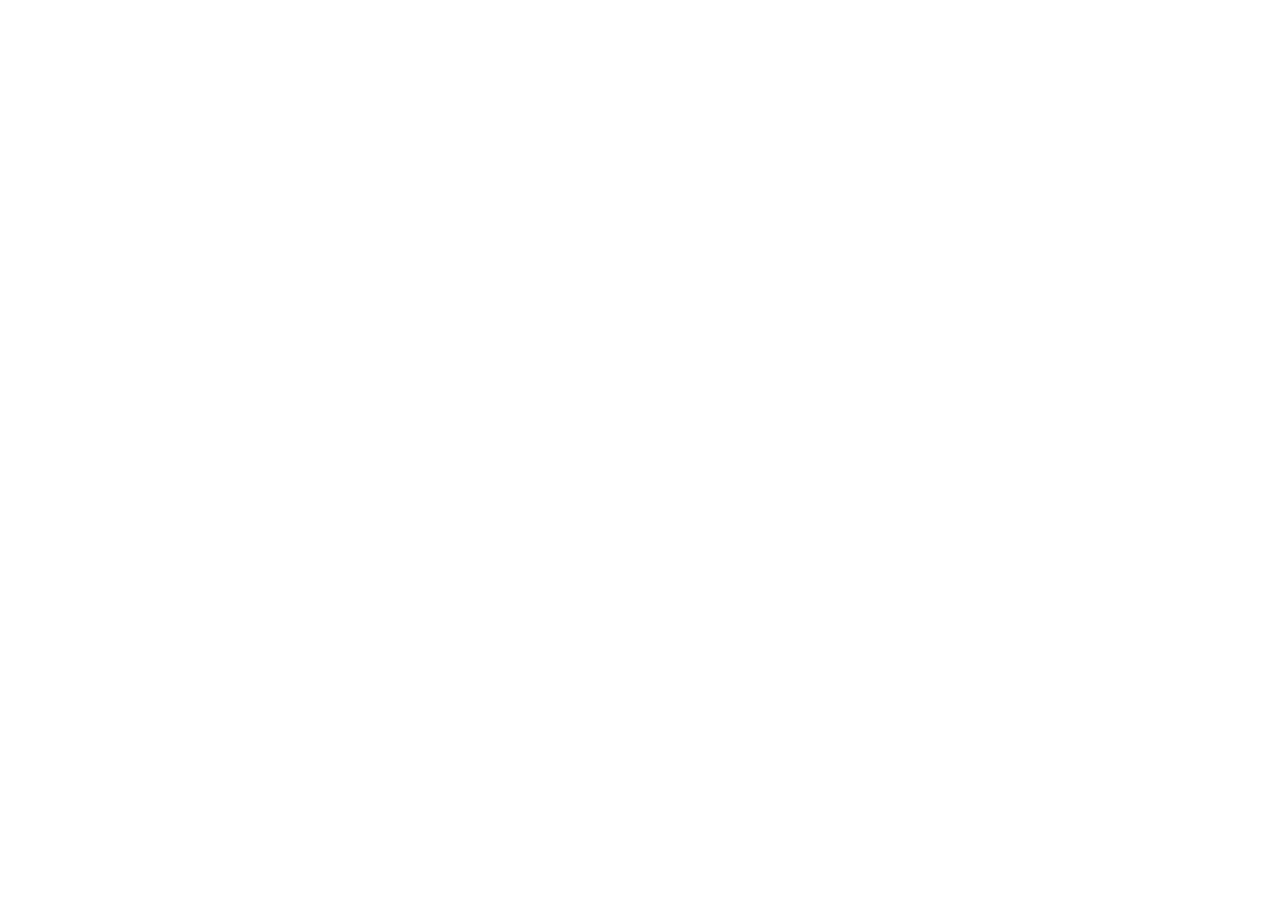
==== index.html @ 022716d1 "test: text files + binary probe" ====
<!doctype html>
<html lang="en">
  <head>
    <meta charset="UTF-8" />
    <link rel="icon" type="image/x-icon" href="/favicon.ico" />
    <link rel="icon" type="image/png" sizes="48x48" href="/favicon-48.png" />
    <link rel="apple-touch-icon" href="/apple-touch-icon.png" />
    <meta name="viewport" content="width=device-width, initial-scale=1.0" />
    <title>YUE BOILER — Industrial Steam Boilers from Taikang, China</title>
  </head>
  <body>
    <div id="root"></div>
    <script type="module" src="/assets/index-BSGbxtBp.js"></script>
    <link rel="stylesheet" href="/assets/index-36YZV0Tz.css">
  </body>
</html>
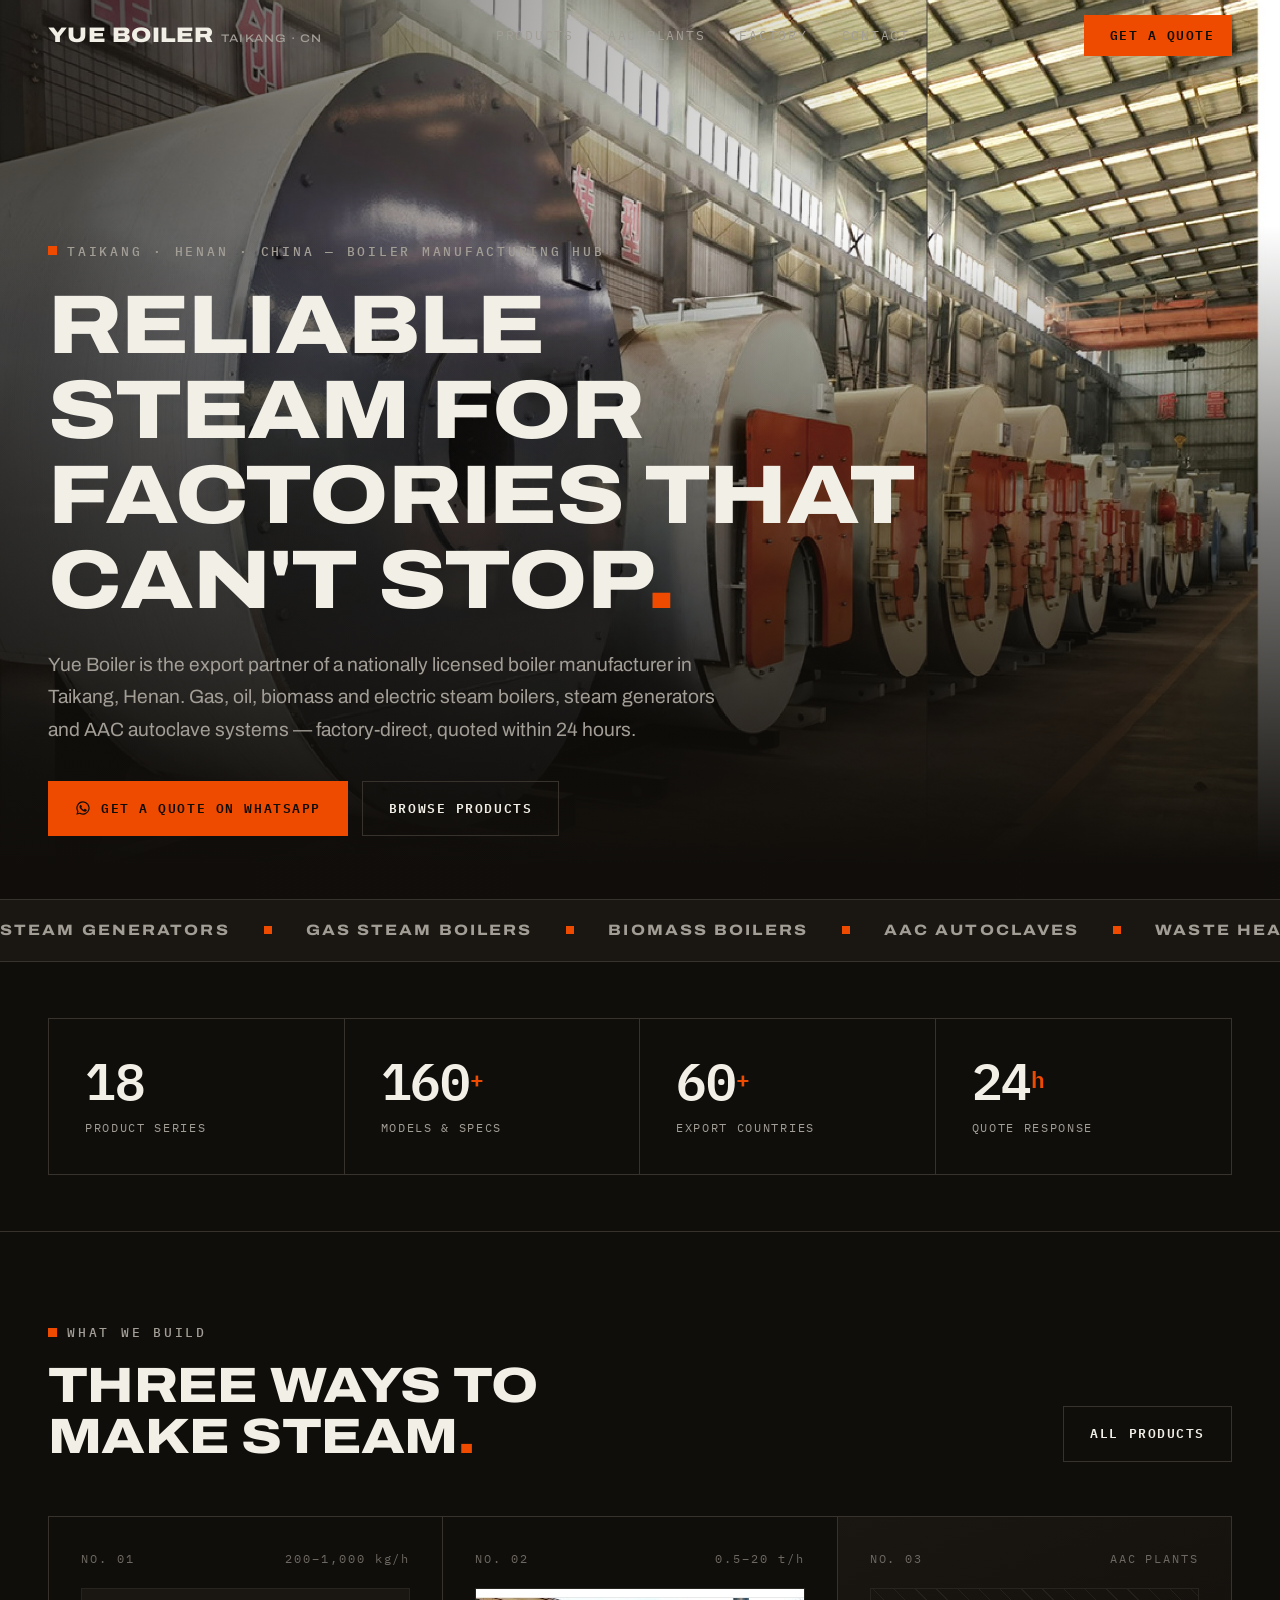
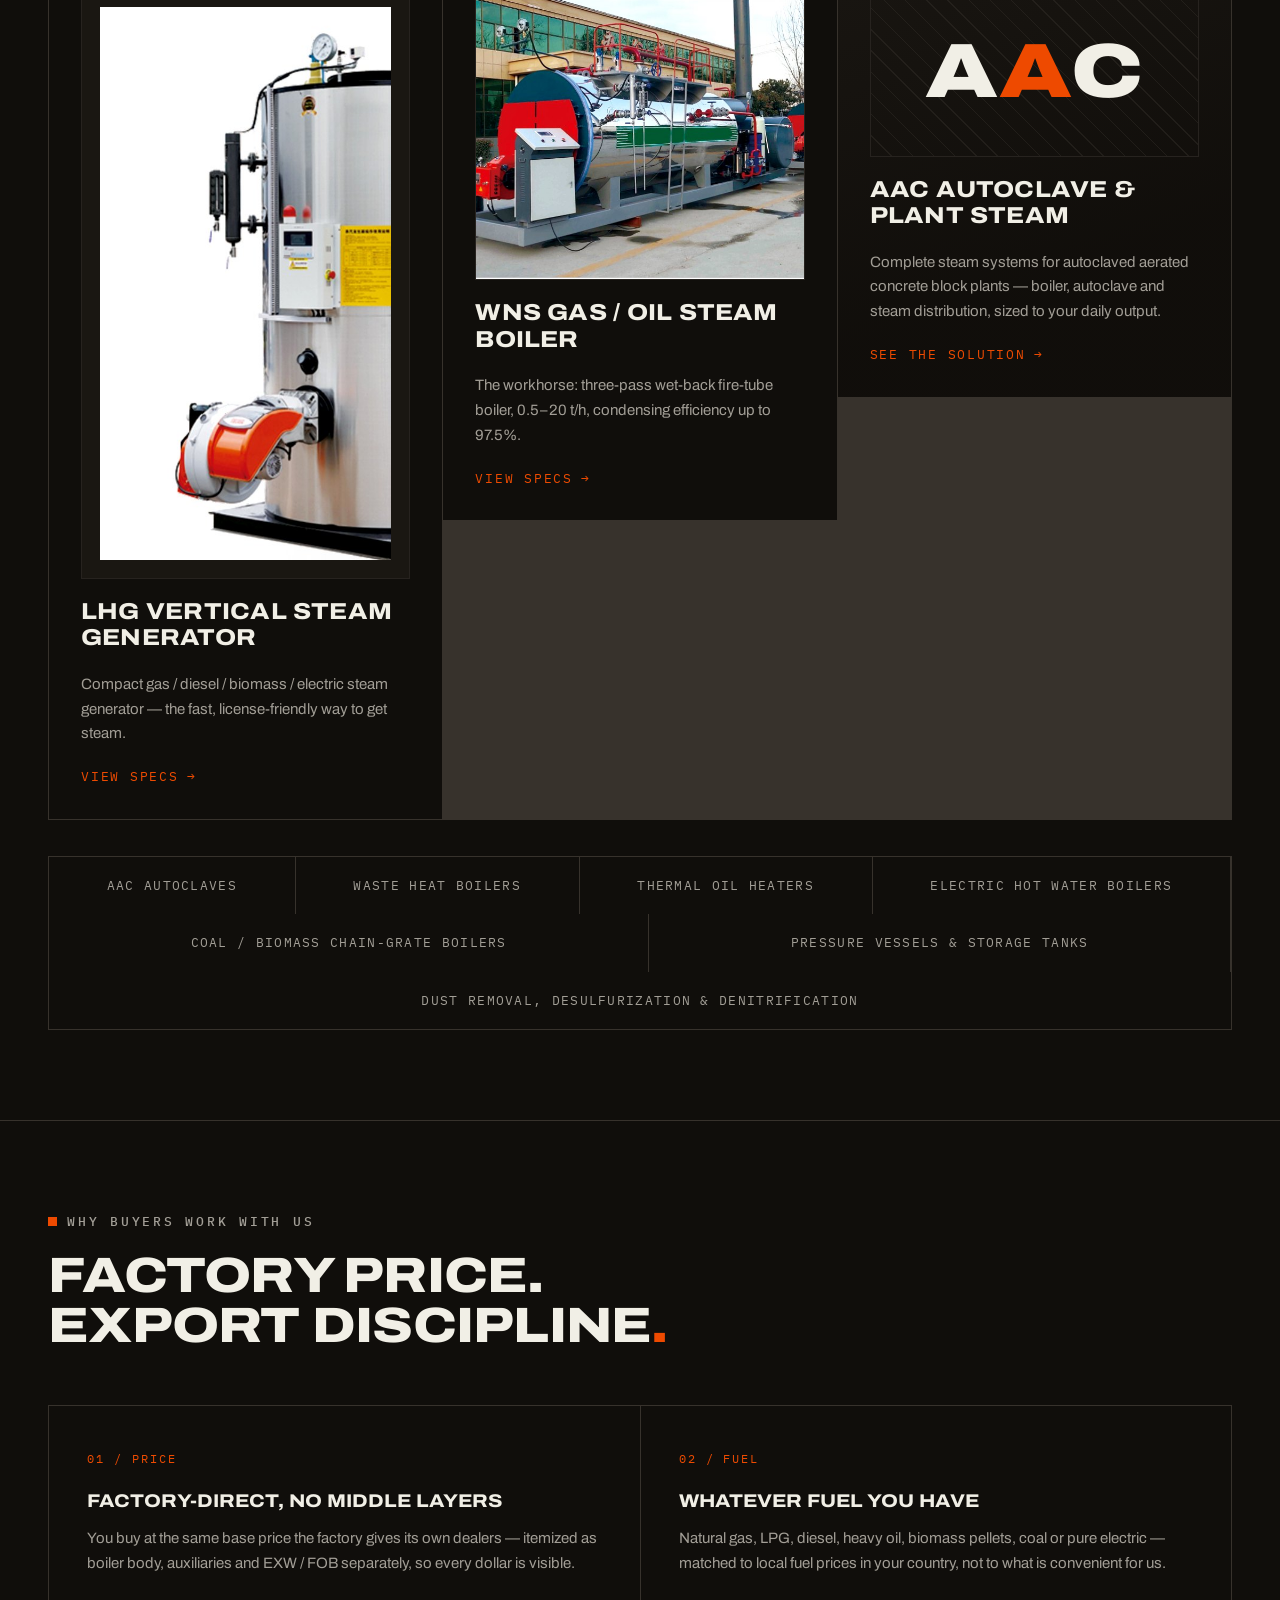
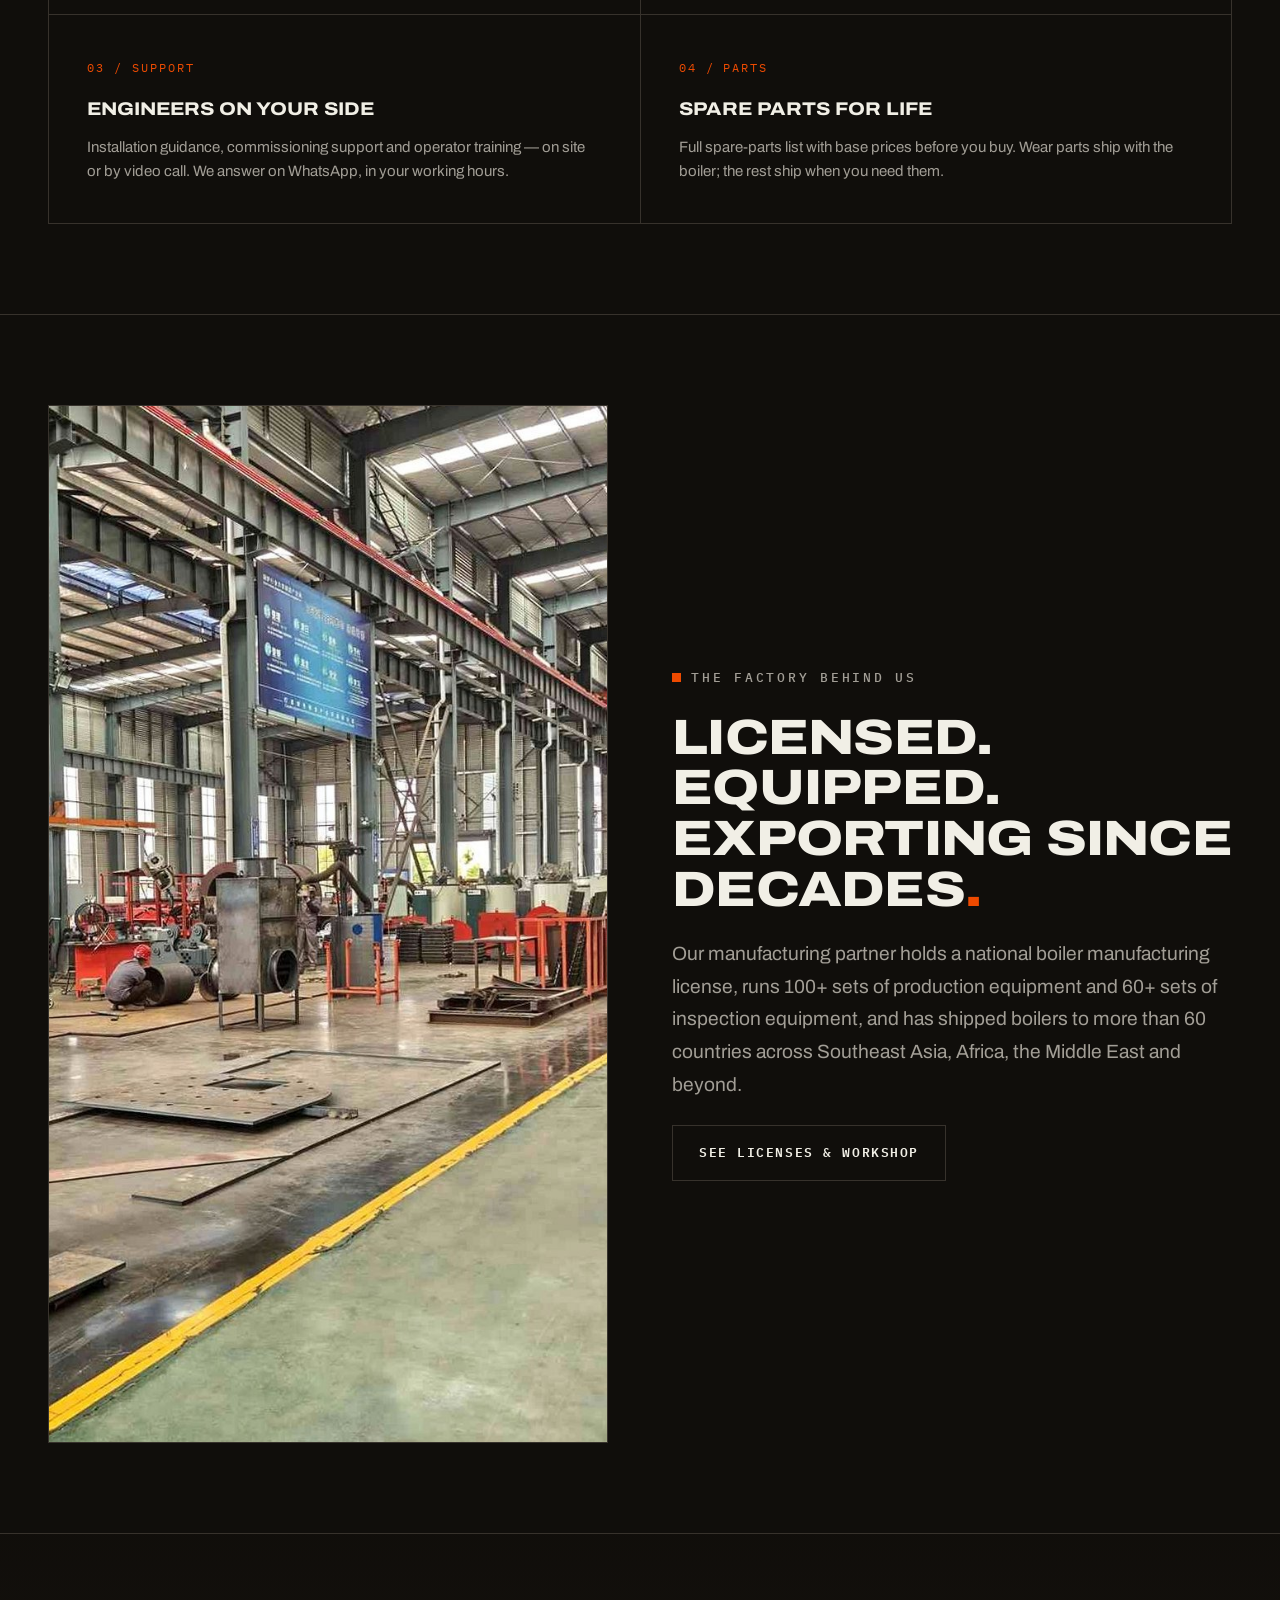
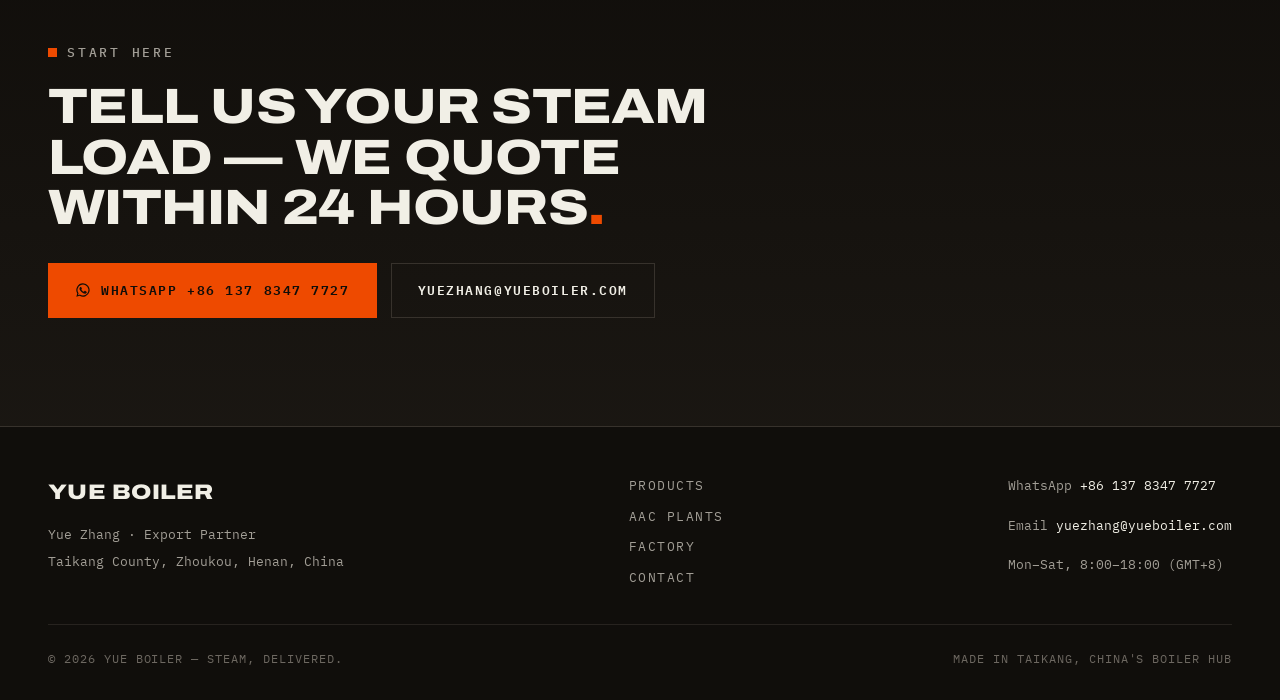
==== commit 9dd95f57: "更新网站首页与404页：新版发布包上线" ====
--- a/index.html
+++ b/index.html
@@ -2,15 +2,22 @@
 <html lang="en">
   <head>
     <meta charset="UTF-8" />
-    <link rel="icon" type="image/x-icon" href="/favicon.ico" />
-    <link rel="icon" type="image/png" sizes="48x48" href="/favicon-48.png" />
-    <link rel="apple-touch-icon" href="/apple-touch-icon.png" />
     <meta name="viewport" content="width=device-width, initial-scale=1.0" />
-    <title>YUE BOILER — Industrial Steam Boilers from Taikang, China</title>
+    <meta name="description" content="Yue Boiler — industrial steam boilers, steam generators and AAC autoclave steam systems from Taikang, Henan, China's boiler manufacturing hub. Gas, oil, biomass and electric. Export partner of a licensed B-grade boiler factory. Quotes within 24 hours." />
+    <title>Yue Boiler — Industrial Steam Boilers & AAC Autoclave Systems</title>
+    <link rel="icon" href="./favicon.ico" sizes="48x48" />
+    <link rel="icon" href="./favicon-48.png" type="image/png" />
+    <link rel="apple-touch-icon" href="./apple-touch-icon.png" />
+    <link rel="preconnect" href="https://fonts.googleapis.com" />
+    <link rel="preconnect" href="https://fonts.gstatic.com" crossorigin />
+    <link
+      href="https://fonts.googleapis.com/css2?family=Archivo:ital,wdth,wght@0,62..125,100..900;1,62..125,100..900&family=IBM+Plex+Mono:wght@400;500;600&display=swap"
+      rel="stylesheet"
+    />
+    <script type="module" crossorigin src="./assets/index-BSGbxtBp.js"></script>
+    <link rel="stylesheet" crossorigin href="./assets/index-36YZV0Tz.css">
   </head>
   <body>
     <div id="root"></div>
-    <script type="module" src="/assets/index-BSGbxtBp.js"></script>
-    <link rel="stylesheet" href="/assets/index-36YZV0Tz.css">
   </body>
 </html>
--- a/assets/index-36YZV0Tz.css
+++ b/assets/index-36YZV0Tz.css
@@ -0,0 +1 @@
+*,:before,:after{--tw-border-spacing-x: 0;--tw-border-spacing-y: 0;--tw-translate-x: 0;--tw-translate-y: 0;--tw-rotate: 0;--tw-skew-x: 0;--tw-skew-y: 0;--tw-scale-x: 1;--tw-scale-y: 1;--tw-pan-x: ;--tw-pan-y: ;--tw-pinch-zoom: ;--tw-scroll-snap-strictness: proximity;--tw-gradient-from-position: ;--tw-gradient-via-position: ;--tw-gradient-to-position: ;--tw-ordinal: ;--tw-slashed-zero: ;--tw-numeric-figure: ;--tw-numeric-spacing: ;--tw-numeric-fraction: ;--tw-ring-inset: ;--tw-ring-offset-width: 0px;--tw-ring-offset-color: #fff;--tw-ring-color: rgb(59 130 246 / .5);--tw-ring-offset-shadow: 0 0 #0000;--tw-ring-shadow: 0 0 #0000;--tw-shadow: 0 0 #0000;--tw-shadow-colored: 0 0 #0000;--tw-blur: ;--tw-brightness: ;--tw-contrast: ;--tw-grayscale: ;--tw-hue-rotate: ;--tw-invert: ;--tw-saturate: ;--tw-sepia: ;--tw-drop-shadow: ;--tw-backdrop-blur: ;--tw-backdrop-brightness: ;--tw-backdrop-contrast: ;--tw-backdrop-grayscale: ;--tw-backdrop-hue-rotate: ;--tw-backdrop-invert: ;--tw-backdrop-opacity: ;--tw-backdrop-saturate: ;--tw-backdrop-sepia: ;--tw-contain-size: ;--tw-contain-layout: ;--tw-contain-paint: ;--tw-contain-style: }::backdrop{--tw-border-spacing-x: 0;--tw-border-spacing-y: 0;--tw-translate-x: 0;--tw-translate-y: 0;--tw-rotate: 0;--tw-skew-x: 0;--tw-skew-y: 0;--tw-scale-x: 1;--tw-scale-y: 1;--tw-pan-x: ;--tw-pan-y: ;--tw-pinch-zoom: ;--tw-scroll-snap-strictness: proximity;--tw-gradient-from-position: ;--tw-gradient-via-position: ;--tw-gradient-to-position: ;--tw-ordinal: ;--tw-slashed-zero: ;--tw-numeric-figure: ;--tw-numeric-spacing: ;--tw-numeric-fraction: ;--tw-ring-inset: ;--tw-ring-offset-width: 0px;--tw-ring-offset-color: #fff;--tw-ring-color: rgb(59 130 246 / .5);--tw-ring-offset-shadow: 0 0 #0000;--tw-ring-shadow: 0 0 #0000;--tw-shadow: 0 0 #0000;--tw-shadow-colored: 0 0 #0000;--tw-blur: ;--tw-brightness: ;--tw-contrast: ;--tw-grayscale: ;--tw-hue-rotate: ;--tw-invert: ;--tw-saturate: ;--tw-sepia: ;--tw-drop-shadow: ;--tw-backdrop-blur: ;--tw-backdrop-brightness: ;--tw-backdrop-contrast: ;--tw-backdrop-grayscale: ;--tw-backdrop-hue-rotate: ;--tw-backdrop-invert: ;--tw-backdrop-opacity: ;--tw-backdrop-saturate: ;--tw-backdrop-sepia: ;--tw-contain-size: ;--tw-contain-layout: ;--tw-contain-paint: ;--tw-contain-style: }*,:before,:after{box-sizing:border-box;border-width:0;border-style:solid;border-color:#e5e7eb}:before,:after{--tw-content: ""}html,:host{line-height:1.5;-webkit-text-size-adjust:100%;-moz-tab-size:4;-o-tab-size:4;tab-size:4;font-family:ui-sans-serif,system-ui,sans-serif,"Apple Color Emoji","Segoe UI Emoji",Segoe UI Symbol,"Noto Color Emoji";font-feature-settings:normal;font-variation-settings:normal;-webkit-tap-highlight-color:transparent}body{margin:0;line-height:inherit}hr{height:0;color:inherit;border-top-width:1px}abbr:where([title]){-webkit-text-decoration:underline dotted;text-decoration:underline dotted}h1,h2,h3,h4,h5,h6{font-size:inherit;font-weight:inherit}a{color:inherit;text-decoration:inherit}b,strong{font-weight:bolder}code,kbd,samp,pre{font-family:ui-monospace,SFMono-Regular,Menlo,Monaco,Consolas,Liberation Mono,Courier New,monospace;font-feature-settings:normal;font-variation-settings:normal;font-size:1em}small{font-size:80%}sub,sup{font-size:75%;line-height:0;position:relative;vertical-align:baseline}sub{bottom:-.25em}sup{top:-.5em}table{text-indent:0;border-color:inherit;border-collapse:collapse}button,input,optgroup,select,textarea{font-family:inherit;font-feature-settings:inherit;font-variation-settings:inherit;font-size:100%;font-weight:inherit;line-height:inherit;letter-spacing:inherit;color:inherit;margin:0;padding:0}button,select{text-transform:none}button,input:where([type=button]),input:where([type=reset]),input:where([type=submit]){-webkit-appearance:button;background-color:transparent;background-image:none}:-moz-focusring{outline:auto}:-moz-ui-invalid{box-shadow:none}progress{vertical-align:baseline}::-webkit-inner-spin-button,::-webkit-outer-spin-button{height:auto}[type=search]{-webkit-appearance:textfield;outline-offset:-2px}::-webkit-search-decoration{-webkit-appearance:none}::-webkit-file-upload-button{-webkit-appearance:button;font:inherit}summary{display:list-item}blockquote,dl,dd,h1,h2,h3,h4,h5,h6,hr,figure,p,pre{margin:0}fieldset{margin:0;padding:0}legend{padding:0}ol,ul,menu{list-style:none;margin:0;padding:0}dialog{padding:0}textarea{resize:vertical}input::-moz-placeholder,textarea::-moz-placeholder{opacity:1;color:#9ca3af}input::placeholder,textarea::placeholder{opacity:1;color:#9ca3af}button,[role=button]{cursor:pointer}:disabled{cursor:default}img,svg,video,canvas,audio,iframe,embed,object{display:block;vertical-align:middle}img,video{max-width:100%;height:auto}[hidden]:where(:not([hidden=until-found])){display:none}.container{width:100%}@media(min-width:640px){.container{max-width:640px}}@media(min-width:768px){.container{max-width:768px}}@media(min-width:1024px){.container{max-width:1024px}}@media(min-width:1280px){.container{max-width:1280px}}@media(min-width:1536px){.container{max-width:1536px}}.sr-only{position:absolute;width:1px;height:1px;padding:0;margin:-1px;overflow:hidden;clip:rect(0,0,0,0);white-space:nowrap;border-width:0}.pointer-events-none{pointer-events:none}.visible{visibility:visible}.invisible{visibility:hidden}.fixed{position:fixed}.absolute{position:absolute}.relative{position:relative}.inset-0{inset:0}.inset-x-0{left:0;right:0}.inset-y-0{top:0;bottom:0}.-bottom-12{bottom:-3rem}.-left-12{left:-3rem}.-right-12{right:-3rem}.-top-12{top:-3rem}.bottom-0{bottom:0}.left-0{left:0}.left-1\/2{left:50%}.left-2{left:.5rem}.left-\[50\%\]{left:50%}.right-0{right:0}.right-1{right:.25rem}.right-2{right:.5rem}.right-3{right:.75rem}.right-4{right:1rem}.top-0{top:0}.top-1\.5{top:.375rem}.top-1\/2{top:50%}.top-3\.5{top:.875rem}.top-4{top:1rem}.top-\[1px\]{top:1px}.top-\[50\%\]{top:50%}.top-\[60\%\]{top:60%}.top-full{top:100%}.isolate{isolation:isolate}.z-10{z-index:10}.z-20{z-index:20}.z-50{z-index:50}.z-\[1\]{z-index:1}.order-first{order:-9999}.order-last{order:9999}.col-start-2{grid-column-start:2}.row-span-2{grid-row:span 2 / span 2}.row-start-1{grid-row-start:1}.\!m-0{margin:0!important}.-mx-1{margin-left:-.25rem;margin-right:-.25rem}.-my-2{margin-top:-.5rem;margin-bottom:-.5rem}.mx-2{margin-left:.5rem;margin-right:.5rem}.mx-3\.5{margin-left:.875rem;margin-right:.875rem}.mx-auto{margin-left:auto;margin-right:auto}.my-0{margin-top:0;margin-bottom:0}.my-0\.5{margin-top:.125rem;margin-bottom:.125rem}.my-1{margin-top:.25rem;margin-bottom:.25rem}.-ml-4{margin-left:-1rem}.-mt-4{margin-top:-1rem}.mb-2{margin-bottom:.5rem}.mb-3{margin-bottom:.75rem}.ml-1{margin-left:.25rem}.ml-4{margin-left:1rem}.ml-auto{margin-left:auto}.mt-1\.5{margin-top:.375rem}.mt-2{margin-top:.5rem}.mt-4{margin-top:1rem}.mt-auto{margin-top:auto}.line-clamp-1{overflow:hidden;display:-webkit-box;-webkit-box-orient:vertical;-webkit-line-clamp:1}.line-clamp-2{overflow:hidden;display:-webkit-box;-webkit-box-orient:vertical;-webkit-line-clamp:2}.block{display:block}.flex{display:flex}.inline-flex{display:inline-flex}.table{display:table}.table-caption{display:table-caption}.table-cell{display:table-cell}.table-row{display:table-row}.grid{display:grid}.hidden{display:none}.aspect-square{aspect-ratio:1 / 1}.aspect-video{aspect-ratio:16 / 9}.size-10{width:2.5rem;height:2.5rem}.size-2{width:.5rem;height:.5rem}.size-2\.5{width:.625rem;height:.625rem}.size-3{width:.75rem;height:.75rem}.size-3\.5{width:.875rem;height:.875rem}.size-4{width:1rem;height:1rem}.size-6{width:1.5rem;height:1.5rem}.size-7{width:1.75rem;height:1.75rem}.size-8{width:2rem;height:2rem}.size-9{width:2.25rem;height:2.25rem}.size-auto{width:auto;height:auto}.size-full{width:100%;height:100%}.h-1\.5{height:.375rem}.h-10{height:2.5rem}.h-12{height:3rem}.h-2{height:.5rem}.h-2\.5{height:.625rem}.h-4{height:1rem}.h-5{height:1.25rem}.h-6{height:1.5rem}.h-7{height:1.75rem}.h-8{height:2rem}.h-9{height:2.25rem}.h-\[1\.15rem\]{height:1.15rem}.h-\[calc\(100\%-1px\)\]{height:calc(100% - 1px)}.h-\[var\(--radix-navigation-menu-viewport-height\)\]{height:var(--radix-navigation-menu-viewport-height)}.h-\[var\(--radix-select-trigger-height\)\]{height:var(--radix-select-trigger-height)}.h-auto{height:auto}.h-full{height:100%}.h-px{height:1px}.h-svh{height:100svh}.max-h-\[300px\]{max-height:300px}.min-h-0{min-height:0px}.min-h-16{min-height:4rem}.min-h-4{min-height:1rem}.min-h-svh{min-height:100svh}.w-0{width:0px}.w-1{width:.25rem}.w-2{width:.5rem}.w-2\.5{width:.625rem}.w-3{width:.75rem}.w-3\/4{width:75%}.w-4{width:1rem}.w-5{width:1.25rem}.w-64{width:16rem}.w-72{width:18rem}.w-8{width:2rem}.w-9{width:2.25rem}.w-\[100px\]{width:100px}.w-auto{width:auto}.w-fit{width:-moz-fit-content;width:fit-content}.w-full{width:100%}.w-max{width:-moz-max-content;width:max-content}.w-px{width:1px}.min-w-0{min-width:0px}.min-w-10{min-width:2.5rem}.min-w-5{min-width:1.25rem}.min-w-8{min-width:2rem}.min-w-9{min-width:2.25rem}.min-w-\[12rem\]{min-width:12rem}.min-w-\[8rem\]{min-width:8rem}.min-w-\[var\(--radix-select-trigger-width\)\]{min-width:var(--radix-select-trigger-width)}.max-w-\[calc\(100\%-2rem\)\]{max-width:calc(100% - 2rem)}.max-w-max{max-width:-moz-max-content;max-width:max-content}.max-w-sm{max-width:24rem}.flex-1{flex:1 1 0%}.shrink-0{flex-shrink:0}.grow{flex-grow:1}.grow-0{flex-grow:0}.basis-full{flex-basis:100%}.caption-bottom{caption-side:bottom}.border-collapse{border-collapse:collapse}.-translate-x-1\/2{--tw-translate-x: -50%;transform:translate(var(--tw-translate-x),var(--tw-translate-y)) rotate(var(--tw-rotate)) skew(var(--tw-skew-x)) skewY(var(--tw-skew-y)) scaleX(var(--tw-scale-x)) scaleY(var(--tw-scale-y))}.-translate-x-px{--tw-translate-x: -1px;transform:translate(var(--tw-translate-x),var(--tw-translate-y)) rotate(var(--tw-rotate)) skew(var(--tw-skew-x)) skewY(var(--tw-skew-y)) scaleX(var(--tw-scale-x)) scaleY(var(--tw-scale-y))}.-translate-y-1\/2{--tw-translate-y: -50%;transform:translate(var(--tw-translate-x),var(--tw-translate-y)) rotate(var(--tw-rotate)) skew(var(--tw-skew-x)) skewY(var(--tw-skew-y)) scaleX(var(--tw-scale-x)) scaleY(var(--tw-scale-y))}.translate-x-\[-50\%\]{--tw-translate-x: -50%;transform:translate(var(--tw-translate-x),var(--tw-translate-y)) rotate(var(--tw-rotate)) skew(var(--tw-skew-x)) skewY(var(--tw-skew-y)) scaleX(var(--tw-scale-x)) scaleY(var(--tw-scale-y))}.translate-x-px{--tw-translate-x: 1px;transform:translate(var(--tw-translate-x),var(--tw-translate-y)) rotate(var(--tw-rotate)) skew(var(--tw-skew-x)) skewY(var(--tw-skew-y)) scaleX(var(--tw-scale-x)) scaleY(var(--tw-scale-y))}.translate-y-0\.5{--tw-translate-y: .125rem;transform:translate(var(--tw-translate-x),var(--tw-translate-y)) rotate(var(--tw-rotate)) skew(var(--tw-skew-x)) skewY(var(--tw-skew-y)) scaleX(var(--tw-scale-x)) scaleY(var(--tw-scale-y))}.translate-y-\[-50\%\]{--tw-translate-y: -50%;transform:translate(var(--tw-translate-x),var(--tw-translate-y)) rotate(var(--tw-rotate)) skew(var(--tw-skew-x)) skewY(var(--tw-skew-y)) scaleX(var(--tw-scale-x)) scaleY(var(--tw-scale-y))}.translate-y-\[calc\(-50\%_-_2px\)\]{--tw-translate-y: calc(-50% - 2px) ;transform:translate(var(--tw-translate-x),var(--tw-translate-y)) rotate(var(--tw-rotate)) skew(var(--tw-skew-x)) skewY(var(--tw-skew-y)) scaleX(var(--tw-scale-x)) scaleY(var(--tw-scale-y))}.rotate-45{--tw-rotate: 45deg;transform:translate(var(--tw-translate-x),var(--tw-translate-y)) rotate(var(--tw-rotate)) skew(var(--tw-skew-x)) skewY(var(--tw-skew-y)) scaleX(var(--tw-scale-x)) scaleY(var(--tw-scale-y))}.rotate-90{--tw-rotate: 90deg;transform:translate(var(--tw-translate-x),var(--tw-translate-y)) rotate(var(--tw-rotate)) skew(var(--tw-skew-x)) skewY(var(--tw-skew-y)) scaleX(var(--tw-scale-x)) scaleY(var(--tw-scale-y))}.transform{transform:translate(var(--tw-translate-x),var(--tw-translate-y)) rotate(var(--tw-rotate)) skew(var(--tw-skew-x)) skewY(var(--tw-skew-y)) scaleX(var(--tw-scale-x)) scaleY(var(--tw-scale-y))}@keyframes caret-blink{0%,70%,to{opacity:1}20%,50%{opacity:0}}.animate-caret-blink{animation:caret-blink 1.25s ease-out infinite}@keyframes pulse{50%{opacity:.5}}.animate-pulse{animation:pulse 2s cubic-bezier(.4,0,.6,1) infinite}@keyframes spin{to{transform:rotate(360deg)}}.animate-spin{animation:spin 1s linear infinite}.cursor-default{cursor:default}.cursor-text{cursor:text}.touch-none{touch-action:none}.select-none{-webkit-user-select:none;-moz-user-select:none;user-select:none}.resize-none{resize:none}.scroll-my-1{scroll-margin-top:.25rem;scroll-margin-bottom:.25rem}.scroll-py-1{scroll-padding-top:.25rem;scroll-padding-bottom:.25rem}.list-disc{list-style-type:disc}.list-none{list-style-type:none}.auto-rows-min{grid-auto-rows:min-content}.grid-cols-\[0_1fr\]{grid-template-columns:0 1fr}.grid-rows-\[auto_auto\]{grid-template-rows:auto auto}.flex-row{flex-direction:row}.flex-col{flex-direction:column}.flex-col-reverse{flex-direction:column-reverse}.flex-wrap{flex-wrap:wrap}.place-content-center{place-content:center}.items-start{align-items:flex-start}.items-end{align-items:flex-end}.items-center{align-items:center}.items-stretch{align-items:stretch}.justify-start{justify-content:flex-start}.justify-center{justify-content:center}.justify-between{justify-content:space-between}.justify-items-start{justify-items:start}.gap-0\.5{gap:.125rem}.gap-1{gap:.25rem}.gap-1\.5{gap:.375rem}.gap-2{gap:.5rem}.gap-2\.5{gap:.625rem}.gap-3{gap:.75rem}.gap-4{gap:1rem}.gap-6{gap:1.5rem}.gap-7{gap:1.75rem}.gap-\[--spacing\(var\(--gap\)\)\]{gap:var(--spacing(var(--gap)))}.gap-y-0\.5{row-gap:.125rem}.self-start{align-self:flex-start}.self-stretch{align-self:stretch}.justify-self-end{justify-self:end}.overflow-auto{overflow:auto}.overflow-hidden{overflow:hidden}.overflow-x-auto{overflow-x:auto}.overflow-y-auto{overflow-y:auto}.overflow-x-hidden{overflow-x:hidden}.whitespace-nowrap{white-space:nowrap}.text-balance{text-wrap:balance}.break-words{overflow-wrap:break-word}.rounded-\[2px\]{border-radius:2px}.rounded-\[4px\]{border-radius:4px}.rounded-\[calc\(var\(--radius\)-5px\)\]{border-radius:calc(var(--radius) - 5px)}.rounded-\[inherit\]{border-radius:inherit}.rounded-full{border-radius:9999px}.rounded-lg{border-radius:var(--radius)}.rounded-md{border-radius:calc(var(--radius) - 2px)}.rounded-none{border-radius:0}.rounded-sm{border-radius:calc(var(--radius) - 4px)}.rounded-xl{border-radius:calc(var(--radius) + 4px)}.rounded-xs{border-radius:calc(var(--radius) - 6px)}.rounded-l-md{border-top-left-radius:calc(var(--radius) - 2px);border-bottom-left-radius:calc(var(--radius) - 2px)}.rounded-r-md{border-top-right-radius:calc(var(--radius) - 2px);border-bottom-right-radius:calc(var(--radius) - 2px)}.rounded-tl-sm{border-top-left-radius:calc(var(--radius) - 4px)}.border{border-width:1px}.border-0{border-width:0px}.border-\[1\.5px\]{border-width:1.5px}.border-y{border-top-width:1px;border-bottom-width:1px}.border-b{border-bottom-width:1px}.border-l{border-left-width:1px}.border-r{border-right-width:1px}.border-t{border-top-width:1px}.border-dashed{border-style:dashed}.border-border{border-color:hsl(var(--border))}.border-border\/50{border-color:hsl(var(--border) / .5)}.border-input{border-color:hsl(var(--input))}.border-primary{border-color:hsl(var(--primary))}.border-sidebar-border{border-color:hsl(var(--sidebar-border))}.border-transparent{border-color:transparent}.border-l-transparent{border-left-color:transparent}.border-t-transparent{border-top-color:transparent}.bg-accent{background-color:hsl(var(--accent))}.bg-background{background-color:hsl(var(--background))}.bg-black\/50{background-color:#00000080}.bg-border{background-color:hsl(var(--border))}.bg-card{background-color:hsl(var(--card))}.bg-destructive{--tw-bg-opacity: 1;background-color:hsl(var(--destructive) / var(--tw-bg-opacity, 1))}.bg-foreground{background-color:hsl(var(--foreground))}.bg-input{background-color:hsl(var(--input))}.bg-muted{background-color:hsl(var(--muted))}.bg-muted\/50{background-color:hsl(var(--muted) / .5)}.bg-popover{background-color:hsl(var(--popover))}.bg-primary{background-color:hsl(var(--primary))}.bg-primary\/20{background-color:hsl(var(--primary) / .2)}.bg-secondary{background-color:hsl(var(--secondary))}.bg-sidebar{background-color:hsl(var(--sidebar-background))}.bg-sidebar-border{background-color:hsl(var(--sidebar-border))}.bg-transparent{background-color:transparent}.bg-white{--tw-bg-opacity: 1;background-color:rgb(255 255 255 / var(--tw-bg-opacity, 1))}.fill-current{fill:currentColor}.fill-foreground{fill:hsl(var(--foreground))}.fill-primary{fill:hsl(var(--primary))}.p-0{padding:0}.p-1{padding:.25rem}.p-2{padding:.5rem}.p-3{padding:.75rem}.p-4{padding:1rem}.p-6{padding:1.5rem}.p-\[3px\]{padding:3px}.p-px{padding:1px}.px-1{padding-left:.25rem;padding-right:.25rem}.px-1\.5{padding-left:.375rem;padding-right:.375rem}.px-2{padding-left:.5rem;padding-right:.5rem}.px-2\.5{padding-left:.625rem;padding-right:.625rem}.px-3{padding-left:.75rem;padding-right:.75rem}.px-4{padding-left:1rem;padding-right:1rem}.px-6{padding-left:1.5rem;padding-right:1.5rem}.py-0\.5{padding-top:.125rem;padding-bottom:.125rem}.py-1{padding-top:.25rem;padding-bottom:.25rem}.py-1\.5{padding-top:.375rem;padding-bottom:.375rem}.py-2{padding-top:.5rem;padding-bottom:.5rem}.py-3{padding-top:.75rem;padding-bottom:.75rem}.py-4{padding-top:1rem;padding-bottom:1rem}.py-6{padding-top:1.5rem;padding-bottom:1.5rem}.pb-3{padding-bottom:.75rem}.pb-4{padding-bottom:1rem}.pl-2{padding-left:.5rem}.pl-3{padding-left:.75rem}.pl-4{padding-left:1rem}.pl-8{padding-left:2rem}.pr-1{padding-right:.25rem}.pr-2{padding-right:.5rem}.pr-2\.5{padding-right:.625rem}.pr-3{padding-right:.75rem}.pr-8{padding-right:2rem}.pt-0{padding-top:0}.pt-3{padding-top:.75rem}.pt-4{padding-top:1rem}.text-left{text-align:left}.text-center{text-align:center}.align-middle{vertical-align:middle}.font-mono{font-family:ui-monospace,SFMono-Regular,Menlo,Monaco,Consolas,Liberation Mono,Courier New,monospace}.font-sans{font-family:ui-sans-serif,system-ui,sans-serif,"Apple Color Emoji","Segoe UI Emoji",Segoe UI Symbol,"Noto Color Emoji"}.text-\[0\.8rem\]{font-size:.8rem}.text-base{font-size:1rem;line-height:1.5rem}.text-lg{font-size:1.125rem;line-height:1.75rem}.text-sm{font-size:.875rem;line-height:1.25rem}.text-sm\/relaxed{font-size:.875rem;line-height:1.625}.text-xs{font-size:.75rem;line-height:1rem}.font-medium{font-weight:500}.font-normal{font-weight:400}.font-semibold{font-weight:600}.uppercase{text-transform:uppercase}.tabular-nums{--tw-numeric-spacing: tabular-nums;font-variant-numeric:var(--tw-ordinal) var(--tw-slashed-zero) var(--tw-numeric-figure) var(--tw-numeric-spacing) var(--tw-numeric-fraction)}.leading-none{line-height:1}.leading-normal{line-height:1.5}.leading-snug{line-height:1.375}.tracking-tight{letter-spacing:-.025em}.tracking-widest{letter-spacing:.1em}.text-accent-foreground{color:hsl(var(--accent-foreground))}.text-background{color:hsl(var(--background))}.text-card-foreground{color:hsl(var(--card-foreground))}.text-current{color:currentColor}.text-destructive{--tw-text-opacity: 1;color:hsl(var(--destructive) / var(--tw-text-opacity, 1))}.text-foreground{color:hsl(var(--foreground))}.text-muted-foreground{color:hsl(var(--muted-foreground))}.text-popover-foreground{color:hsl(var(--popover-foreground))}.text-primary{color:hsl(var(--primary))}.text-primary-foreground{color:hsl(var(--primary-foreground))}.text-secondary-foreground{color:hsl(var(--secondary-foreground))}.text-sidebar-foreground{color:hsl(var(--sidebar-foreground))}.text-sidebar-foreground\/70{color:hsl(var(--sidebar-foreground) / .7)}.text-white{--tw-text-opacity: 1;color:rgb(255 255 255 / var(--tw-text-opacity, 1))}.underline-offset-4{text-underline-offset:4px}.opacity-0{opacity:0}.opacity-50{opacity:.5}.opacity-70{opacity:.7}.shadow{--tw-shadow: 0 1px 3px 0 rgb(0 0 0 / .1), 0 1px 2px -1px rgb(0 0 0 / .1);--tw-shadow-colored: 0 1px 3px 0 var(--tw-shadow-color), 0 1px 2px -1px var(--tw-shadow-color);box-shadow:var(--tw-ring-offset-shadow, 0 0 #0000),var(--tw-ring-shadow, 0 0 #0000),var(--tw-shadow)}.shadow-\[0_0_0_1px_hsl\(var\(--sidebar-border\)\)\]{--tw-shadow: 0 0 0 1px hsl(var(--sidebar-border));--tw-shadow-colored: 0 0 0 1px var(--tw-shadow-color);box-shadow:var(--tw-ring-offset-shadow, 0 0 #0000),var(--tw-ring-shadow, 0 0 #0000),var(--tw-shadow)}.shadow-lg{--tw-shadow: 0 10px 15px -3px rgb(0 0 0 / .1), 0 4px 6px -4px rgb(0 0 0 / .1);--tw-shadow-colored: 0 10px 15px -3px var(--tw-shadow-color), 0 4px 6px -4px var(--tw-shadow-color);box-shadow:var(--tw-ring-offset-shadow, 0 0 #0000),var(--tw-ring-shadow, 0 0 #0000),var(--tw-shadow)}.shadow-md{--tw-shadow: 0 4px 6px -1px rgb(0 0 0 / .1), 0 2px 4px -2px rgb(0 0 0 / .1);--tw-shadow-colored: 0 4px 6px -1px var(--tw-shadow-color), 0 2px 4px -2px var(--tw-shadow-color);box-shadow:var(--tw-ring-offset-shadow, 0 0 #0000),var(--tw-ring-shadow, 0 0 #0000),var(--tw-shadow)}.shadow-none{--tw-shadow: 0 0 #0000;--tw-shadow-colored: 0 0 #0000;box-shadow:var(--tw-ring-offset-shadow, 0 0 #0000),var(--tw-ring-shadow, 0 0 #0000),var(--tw-shadow)}.shadow-sm{--tw-shadow: 0 1px 2px 0 rgb(0 0 0 / .05);--tw-shadow-colored: 0 1px 2px 0 var(--tw-shadow-color);box-shadow:var(--tw-ring-offset-shadow, 0 0 #0000),var(--tw-ring-shadow, 0 0 #0000),var(--tw-shadow)}.shadow-xl{--tw-shadow: 0 20px 25px -5px rgb(0 0 0 / .1), 0 8px 10px -6px rgb(0 0 0 / .1);--tw-shadow-colored: 0 20px 25px -5px var(--tw-shadow-color), 0 8px 10px -6px var(--tw-shadow-color);box-shadow:var(--tw-ring-offset-shadow, 0 0 #0000),var(--tw-ring-shadow, 0 0 #0000),var(--tw-shadow)}.shadow-xs{--tw-shadow: 0 1px 2px 0 rgb(0 0 0 / .05);--tw-shadow-colored: 0 1px 2px 0 var(--tw-shadow-color);box-shadow:var(--tw-ring-offset-shadow, 0 0 #0000),var(--tw-ring-shadow, 0 0 #0000),var(--tw-shadow)}.outline-none{outline:2px solid transparent;outline-offset:2px}.outline{outline-style:solid}.ring-0{--tw-ring-offset-shadow: var(--tw-ring-inset) 0 0 0 var(--tw-ring-offset-width) var(--tw-ring-offset-color);--tw-ring-shadow: var(--tw-ring-inset) 0 0 0 calc(0px + var(--tw-ring-offset-width)) var(--tw-ring-color);box-shadow:var(--tw-ring-offset-shadow),var(--tw-ring-shadow),var(--tw-shadow, 0 0 #0000)}.ring-ring\/50{--tw-ring-color: hsl(var(--ring) / .5)}.ring-sidebar-ring{--tw-ring-color: hsl(var(--sidebar-ring))}.ring-offset-background{--tw-ring-offset-color: hsl(var(--background))}.filter{filter:var(--tw-blur) var(--tw-brightness) var(--tw-contrast) var(--tw-grayscale) var(--tw-hue-rotate) var(--tw-invert) var(--tw-saturate) var(--tw-sepia) var(--tw-drop-shadow)}.transition{transition-property:color,background-color,border-color,text-decoration-color,fill,stroke,opacity,box-shadow,transform,filter,backdrop-filter;transition-timing-function:cubic-bezier(.4,0,.2,1);transition-duration:.15s}.transition-\[color\,box-shadow\]{transition-property:color,box-shadow;transition-timing-function:cubic-bezier(.4,0,.2,1);transition-duration:.15s}.transition-\[left\,right\,width\]{transition-property:left,right,width;transition-timing-function:cubic-bezier(.4,0,.2,1);transition-duration:.15s}.transition-\[margin\,opacity\]{transition-property:margin,opacity;transition-timing-function:cubic-bezier(.4,0,.2,1);transition-duration:.15s}.transition-\[width\,height\,padding\]{transition-property:width,height,padding;transition-timing-function:cubic-bezier(.4,0,.2,1);transition-duration:.15s}.transition-\[width\]{transition-property:width;transition-timing-function:cubic-bezier(.4,0,.2,1);transition-duration:.15s}.transition-all{transition-property:all;transition-timing-function:cubic-bezier(.4,0,.2,1);transition-duration:.15s}.transition-colors{transition-property:color,background-color,border-color,text-decoration-color,fill,stroke;transition-timing-function:cubic-bezier(.4,0,.2,1);transition-duration:.15s}.transition-none{transition-property:none}.transition-opacity{transition-property:opacity;transition-timing-function:cubic-bezier(.4,0,.2,1);transition-duration:.15s}.transition-shadow{transition-property:box-shadow;transition-timing-function:cubic-bezier(.4,0,.2,1);transition-duration:.15s}.transition-transform{transition-property:transform;transition-timing-function:cubic-bezier(.4,0,.2,1);transition-duration:.15s}.duration-100{transition-duration:.1s}.duration-1000{transition-duration:1s}.duration-200{transition-duration:.2s}.duration-300{transition-duration:.3s}.ease-in-out{transition-timing-function:cubic-bezier(.4,0,.2,1)}.ease-linear{transition-timing-function:linear}@keyframes enter{0%{opacity:var(--tw-enter-opacity, 1);transform:translate3d(var(--tw-enter-translate-x, 0),var(--tw-enter-translate-y, 0),0) scale3d(var(--tw-enter-scale, 1),var(--tw-enter-scale, 1),var(--tw-enter-scale, 1)) rotate(var(--tw-enter-rotate, 0))}}@keyframes exit{to{opacity:var(--tw-exit-opacity, 1);transform:translate3d(var(--tw-exit-translate-x, 0),var(--tw-exit-translate-y, 0),0) scale3d(var(--tw-exit-scale, 1),var(--tw-exit-scale, 1),var(--tw-exit-scale, 1)) rotate(var(--tw-exit-rotate, 0))}}.animate-in{animation-name:enter;animation-duration:.15s;--tw-enter-opacity: initial;--tw-enter-scale: initial;--tw-enter-rotate: initial;--tw-enter-translate-x: initial;--tw-enter-translate-y: initial}.fade-in,.fade-in-0{--tw-enter-opacity: 0}.zoom-in-95{--tw-enter-scale: .95}.duration-100{animation-duration:.1s}.duration-1000{animation-duration:1s}.duration-200{animation-duration:.2s}.duration-300{animation-duration:.3s}.ease-in-out{animation-timing-function:cubic-bezier(.4,0,.2,1)}.ease-linear{animation-timing-function:linear}.\[--cell-size\:--spacing\(8\)\]{--cell-size: var(--spacing(8))}:root{--bg: oklch(.165 .008 75);--bg-2: oklch(.205 .01 75);--bg-3: oklch(.24 .012 75);--ink: oklch(.95 .012 95);--ink-dim: oklch(.7 .012 85);--ink-faint: oklch(.52 .012 80);--line: oklch(.32 .012 75);--line-soft: oklch(.26 .01 75);--accent: oklch(.635 .215 42);--accent-hover: oklch(.68 .21 42);--accent-ink: oklch(.16 .01 75);--font-sans: "Archivo", "Helvetica Neue", Arial, "PingFang SC", "Microsoft YaHei", sans-serif;--font-mono: "IBM Plex Mono", "SFMono-Regular", Consolas, monospace;--container: 1280px;--header-h: 72px;--pad: clamp(20px, 4vw, 48px)}*{box-sizing:border-box}html{scroll-behavior:smooth}body{margin:0;background:var(--bg);color:var(--ink);font-family:var(--font-sans);font-size:16.5px;line-height:1.65;-webkit-font-smoothing:antialiased;text-rendering:optimizeLegibility}::-moz-selection{background:var(--accent);color:var(--accent-ink)}::selection{background:var(--accent);color:var(--accent-ink)}img{display:block;max-width:100%}a{color:inherit;text-decoration:none}button{font-family:inherit}:focus-visible{outline:2px solid var(--accent);outline-offset:3px}.container{max-width:var(--container);margin:0 auto;padding-left:var(--pad);padding-right:var(--pad)}.display{font-stretch:118%;font-weight:820;letter-spacing:-.015em;line-height:1.02;text-transform:uppercase;margin:0}.h1{font-size:clamp(2.6rem,6.5vw,5.2rem)}.h2{font-size:clamp(1.9rem,4vw,3.1rem)}.h3{font-size:clamp(1.25rem,2.2vw,1.7rem)}.kicker{font-family:var(--font-mono);font-size:12.5px;font-weight:500;letter-spacing:.22em;text-transform:uppercase;color:var(--ink-dim);display:flex;align-items:center;gap:10px}.kicker:before{content:"";width:9px;height:9px;background:var(--accent);flex:none}.lede{font-size:clamp(1.02rem,1.6vw,1.2rem);line-height:1.7;color:var(--ink-dim);max-width:62ch}.mono{font-family:var(--font-mono)}.muted{color:var(--ink-dim)}.faint{color:var(--ink-faint)}.site-header{position:fixed;inset:0 0 auto;z-index:40;height:var(--header-h);display:flex;align-items:center;transition:background-color .25s ease,border-color .25s ease;border-bottom:1px solid transparent}.site-header.scrolled{background:color-mix(in oklch,var(--bg) 92%,transparent);-webkit-backdrop-filter:blur(10px);backdrop-filter:blur(10px);border-bottom-color:var(--line-soft)}.header-inner{width:100%;display:flex;align-items:center;justify-content:space-between;gap:24px}.brand{font-stretch:120%;font-weight:860;font-size:21px;letter-spacing:.02em;text-transform:uppercase;display:flex;align-items:baseline;gap:8px;white-space:nowrap}.brand .reg{font-size:11px;font-weight:500;color:var(--ink-dim);letter-spacing:.1em}.brand:hover{color:var(--accent);transition:color .2s}.main-nav{display:flex;align-items:center;gap:4px}.main-nav a{font-family:var(--font-mono);font-size:12.5px;letter-spacing:.14em;text-transform:uppercase;color:var(--ink-dim);padding:10px 14px;transition:color .2s ease;border:1px solid transparent}.main-nav a:hover{color:var(--ink)}.main-nav a.active{color:var(--ink);border-color:var(--line)}.header-cta{display:inline-flex;align-items:center;gap:8px;font-family:var(--font-mono);font-size:12.5px;letter-spacing:.12em;text-transform:uppercase;font-weight:600;background:var(--accent);color:var(--accent-ink);padding:10px 18px;border:none;cursor:pointer;transition:background-color .2s ease;white-space:nowrap}.header-cta:hover{background:var(--accent-hover)}.menu-toggle{display:none;background:none;border:1px solid var(--line);color:var(--ink);width:46px;height:46px;cursor:pointer;align-items:center;justify-content:center}.menu-toggle svg{width:20px;height:20px}@media(max-width:900px){.main-nav{position:fixed;top:var(--header-h);left:0;right:0;flex-direction:column;align-items:stretch;background:var(--bg-2);border-bottom:1px solid var(--line);padding:8px var(--pad) 20px;display:none}.main-nav.open{display:flex}.main-nav a{padding:16px 6px;border-bottom:1px solid var(--line-soft);font-size:14px}.main-nav a.active{border-color:transparent;border-bottom-color:var(--line);color:var(--accent)}.menu-toggle{display:inline-flex}.header-cta{display:none}}.hero{position:relative;min-height:100dvh;display:flex;align-items:flex-end;overflow:hidden;border-bottom:1px solid var(--line)}.hero-media{position:absolute;inset:0}.hero-media img{width:100%;height:100%;-o-object-fit:cover;object-fit:cover;-o-object-position:62% 55%;object-position:62% 55%}.hero-scrim{position:absolute;inset:0;background:linear-gradient(to top,var(--bg) 4%,color-mix(in oklch,var(--bg) 55%,transparent) 42%,transparent 75%),linear-gradient(105deg,color-mix(in oklch,var(--bg) 72%,transparent) 8%,transparent 60%)}.hero-content{position:relative;width:100%;padding-top:calc(var(--header-h) + 48px);padding-bottom:clamp(40px,7vh,84px)}.hero-content .lede{margin:26px 0 34px}.hero-actions{display:flex;flex-wrap:wrap;gap:14px;align-items:center}.btn{display:inline-flex;align-items:center;gap:10px;font-family:var(--font-mono);font-size:13px;font-weight:600;letter-spacing:.12em;text-transform:uppercase;padding:16px 26px;border:1px solid var(--line);color:var(--ink);background:transparent;cursor:pointer;transition:background-color .2s ease,color .2s ease,border-color .2s ease}.btn:hover{border-color:var(--ink)}.btn-accent{background:var(--accent);border-color:var(--accent);color:var(--accent-ink)}.btn-accent:hover{background:var(--accent-hover);border-color:var(--accent-hover)}.btn svg{width:16px;height:16px;flex:none}.marquee{border-bottom:1px solid var(--line);overflow:hidden;padding:18px 0;background:var(--bg-2)}.marquee-track{display:flex;width:-moz-max-content;width:max-content;animation:marquee 28s linear infinite}.marquee:hover .marquee-track{animation-play-state:paused}.marquee-item{font-stretch:116%;font-weight:760;font-size:15px;letter-spacing:.14em;text-transform:uppercase;color:var(--ink-dim);white-space:nowrap;display:flex;align-items:center}.marquee-item:after{content:"";width:8px;height:8px;background:var(--accent);margin:0 34px}@keyframes marquee{to{transform:translate(-50%)}}@media(prefers-reduced-motion:reduce){.marquee-track{animation:none}html{scroll-behavior:auto}.reveal{opacity:1!important;transform:none!important;transition:none!important}.img-fade{opacity:1!important;transition:none!important}}.section{padding:clamp(64px,10vh,120px) 0;border-bottom:1px solid var(--line)}.section-head{display:flex;flex-direction:column;gap:18px;margin-bottom:clamp(36px,6vh,64px)}.section-head .h2{max-width:18ch}.section-head-row{display:flex;justify-content:space-between;align-items:flex-end;gap:32px;flex-wrap:wrap}.stats{display:grid;grid-template-columns:repeat(4,1fr);border:1px solid var(--line)}.stat{padding:clamp(22px,3vw,36px);border-right:1px solid var(--line)}.stat:last-child{border-right:none}.stat-num{font-family:var(--font-mono);font-weight:600;font-size:clamp(2rem,4vw,3.2rem);line-height:1;letter-spacing:-.02em}.stat-num sup{font-size:.45em;color:var(--accent);font-weight:600}.stat-label{margin-top:12px;font-family:var(--font-mono);font-size:12px;letter-spacing:.14em;text-transform:uppercase;color:var(--ink-dim)}@media(max-width:760px){.stats{grid-template-columns:1fr 1fr}.stat:nth-child(2){border-right:none}.stat:nth-child(1),.stat:nth-child(2){border-bottom:1px solid var(--line)}}.product-grid{display:grid;grid-template-columns:repeat(3,1fr);gap:1px;background:var(--line);border:1px solid var(--line)}@media(max-width:960px){.product-grid{grid-template-columns:1fr}}.product-card{background:var(--bg);padding:clamp(20px,2.5vw,32px);display:flex;flex-direction:column;gap:20px;min-height:480px;position:relative;transition:background-color .25s ease}.product-card:hover{background:var(--bg-2)}.product-card .no{font-family:var(--font-mono);font-size:12px;letter-spacing:.16em;color:var(--ink-faint);display:flex;justify-content:space-between}.product-card h3{font-stretch:114%;font-weight:780;font-size:clamp(1.2rem,1.8vw,1.5rem);line-height:1.15;text-transform:uppercase;margin:0;letter-spacing:.01em}.product-card .img-wrap{flex:1;min-height:220px;display:flex;align-items:center;justify-content:center;overflow:hidden;background:var(--bg-2);border:1px solid var(--line-soft)}.product-card .img-wrap img{width:100%;height:100%;-o-object-fit:cover;object-fit:cover}.product-card .img-wrap.contain img{-o-object-fit:contain;object-fit:contain;padding:18px}.product-card .desc{color:var(--ink-dim);font-size:15px;margin:0}.card-link{font-family:var(--font-mono);font-size:12.5px;letter-spacing:.14em;text-transform:uppercase;color:var(--accent);display:inline-flex;align-items:center;gap:8px;margin-top:auto}.card-link:after{content:"→";transition:transform .2s ease}.product-card:hover .card-link:after{transform:translate(6px)}.aac-card{background:linear-gradient(160deg,var(--bg-2) 0%,var(--bg) 70%)}.aac-card .aac-big{flex:1;display:flex;align-items:center;justify-content:center;border:1px solid var(--line-soft);background:repeating-linear-gradient(45deg,transparent 0 14px,color-mix(in oklch,var(--line) 40%,transparent) 14px 15px)}.aac-big span{font-stretch:125%;font-weight:880;font-size:clamp(3.4rem,6vw,5rem);letter-spacing:.02em;color:var(--ink);text-transform:uppercase}.aac-big span em{font-style:normal;color:var(--accent)}.also-strip{display:flex;flex-wrap:wrap;border:1px solid var(--line);margin-top:clamp(28px,4vh,48px)}.also-item{font-family:var(--font-mono);font-size:13px;letter-spacing:.1em;text-transform:uppercase;color:var(--ink-dim);padding:18px 22px;border-right:1px solid var(--line);flex:1 1 auto;text-align:center;transition:color .2s,background-color .2s}.also-item:last-child{border-right:none}.also-item:hover{color:var(--ink);background:var(--bg-2)}.why-grid{display:grid;grid-template-columns:1fr 1fr;border:1px solid var(--line);gap:1px;background:var(--line)}@media(max-width:760px){.why-grid{grid-template-columns:1fr}}.why-cell{background:var(--bg);padding:clamp(24px,3vw,40px)}.why-cell .n{font-family:var(--font-mono);font-size:12px;color:var(--accent);letter-spacing:.16em}.why-cell h3{font-stretch:114%;font-weight:760;text-transform:uppercase;font-size:1.15rem;margin:14px 0 10px}.why-cell p{margin:0;color:var(--ink-dim);font-size:15px}.split{display:grid;grid-template-columns:1fr 1fr;gap:clamp(28px,5vw,72px);align-items:center}@media(max-width:900px){.split{grid-template-columns:1fr}}.split-media{border:1px solid var(--line);overflow:hidden}.split-media img{width:100%;height:100%;-o-object-fit:cover;object-fit:cover}.spec-table{width:100%;border-collapse:collapse;font-family:var(--font-mono);font-size:14px;border:1px solid var(--line)}.spec-table th,.spec-table td{text-align:left;padding:14px 18px;border-bottom:1px solid var(--line-soft);vertical-align:top}.spec-table tr:last-child th,.spec-table tr:last-child td{border-bottom:none}.spec-table th{font-weight:500;color:var(--ink-faint);text-transform:uppercase;font-size:12px;letter-spacing:.12em;width:42%}.spec-table td{color:var(--ink);font-weight:500}.spec-table td em{color:var(--accent);font-style:normal}.feat-list{list-style:none;margin:0;padding:0;border-top:1px solid var(--line)}.feat-list li{display:flex;gap:16px;padding:16px 0;border-bottom:1px solid var(--line-soft);color:var(--ink-dim);font-size:15.5px}.feat-list li:before{content:"";width:8px;height:8px;background:var(--accent);flex:none;margin-top:8px}.feat-list li strong{color:var(--ink);font-weight:650}.gallery{display:grid;grid-template-columns:repeat(12,1fr);gap:16px}.gallery figure{margin:0;border:1px solid var(--line);overflow:hidden;position:relative;aspect-ratio:4 / 3;height:100%}.gallery img{width:100%;height:100%;-o-object-fit:cover;object-fit:cover}.gallery figcaption{position:absolute;left:0;bottom:0;font-family:var(--font-mono);font-size:11.5px;letter-spacing:.12em;text-transform:uppercase;color:var(--ink);background:color-mix(in oklch,var(--bg) 82%,transparent);padding:8px 12px;border-top:1px solid var(--line);border-right:1px solid var(--line)}.g-8{grid-column:span 8}.g-6{grid-column:span 6}.g-4{grid-column:span 4}.g-12{grid-column:span 12}@media(max-width:800px){.g-8,.g-6,.g-4{grid-column:span 12}}.cert-grid{display:grid;grid-template-columns:repeat(3,1fr);gap:16px}@media(max-width:800px){.cert-grid{grid-template-columns:1fr}}.cert-item{border:1px solid var(--line);background:var(--bg-2);padding:14px}.cert-item img{width:100%;height:auto}.cert-item .cap{font-family:var(--font-mono);font-size:11.5px;letter-spacing:.1em;text-transform:uppercase;color:var(--ink-dim);padding-top:12px}.cta-band{padding:clamp(72px,12vh,140px) 0;border-bottom:1px solid var(--line);background:linear-gradient(180deg,var(--bg) 0%,var(--bg-2) 100%);text-align:left}.cta-band .h2{max-width:20ch;margin:18px 0 30px}.contact-grid{display:grid;grid-template-columns:1fr 1fr;gap:1px;background:var(--line);border:1px solid var(--line)}@media(max-width:760px){.contact-grid{grid-template-columns:1fr}}.contact-cell{background:var(--bg);padding:clamp(24px,3vw,40px)}.contact-cell .lbl{font-family:var(--font-mono);font-size:12px;letter-spacing:.16em;text-transform:uppercase;color:var(--ink-faint)}.contact-cell .val{font-family:var(--font-mono);font-size:clamp(1.15rem,2.2vw,1.6rem);font-weight:600;margin:12px 0 18px;word-break:break-all}.contact-cell p{color:var(--ink-dim);font-size:15px;margin:0 0 20px}.inq-form{display:grid;gap:16px}.inq-form label{font-family:var(--font-mono);font-size:12px;letter-spacing:.14em;text-transform:uppercase;color:var(--ink-dim);display:grid;gap:8px}.inq-form input,.inq-form textarea{background:var(--bg-2);border:1px solid var(--line);color:var(--ink);font-family:var(--font-mono);font-size:15px;padding:14px 16px;width:100%}.inq-form input:focus,.inq-form textarea:focus{outline:none;border-color:var(--accent)}.inq-form textarea{min-height:140px;resize:vertical}.form-note{font-size:13px;color:var(--ink-faint);margin:0}.site-footer{padding:48px 0 32px}.footer-grid{display:flex;justify-content:space-between;gap:32px;flex-wrap:wrap;padding-bottom:36px;border-bottom:1px solid var(--line-soft)}.footer-grid nav{display:flex;flex-direction:column;gap:10px}.footer-grid nav a{font-family:var(--font-mono);font-size:12.5px;letter-spacing:.12em;text-transform:uppercase;color:var(--ink-dim);transition:color .2s}.footer-grid nav a:hover{color:var(--ink)}.footer-contact{font-family:var(--font-mono);font-size:13px;color:var(--ink-dim);display:grid;gap:6px}.footer-contact a{color:var(--ink)}.footer-contact a:hover{color:var(--accent)}.footer-base{padding-top:24px;display:flex;justify-content:space-between;gap:16px;flex-wrap:wrap;font-family:var(--font-mono);font-size:12px;color:var(--ink-faint);letter-spacing:.08em}.page-hero{padding:calc(var(--header-h) + clamp(48px,9vh,110px)) 0 clamp(40px,7vh,80px);border-bottom:1px solid var(--line)}.page-hero .h1{font-size:clamp(2.2rem,5.5vw,4.4rem);margin-top:18px}.page-hero .lede{margin-top:22px}.pd-grid{display:grid;grid-template-columns:5fr 7fr;gap:clamp(28px,4vw,56px);align-items:start}@media(max-width:900px){.pd-grid{grid-template-columns:1fr}}.pd-media{display:grid;gap:16px;position:sticky;top:calc(var(--header-h) + 24px)}@media(max-width:900px){.pd-media{position:static}}.pd-media .main-img{border:1px solid var(--line);background:var(--bg-2)}.pd-media .main-img img{width:100%;height:auto}.pd-thumbs{display:grid;grid-template-columns:repeat(3,1fr);gap:12px}.pd-thumb{border:1px solid var(--line);background:var(--bg-2);padding:0;cursor:pointer;opacity:.55;transition:opacity .2s,border-color .2s}.pd-thumb:hover{opacity:.85}.pd-thumb.active{opacity:1;border-color:var(--accent)}.pd-thumb img{width:100%;height:92px;-o-object-fit:cover;object-fit:cover}.pd-body h2{margin:0 0 18px}.pd-block{margin-top:clamp(32px,5vh,52px)}.pd-block>.kicker{margin-bottom:18px}.reveal{opacity:0;transform:translateY(26px);transition:opacity .7s ease,transform .7s cubic-bezier(.22,.61,.36,1)}.reveal.in{opacity:1;transform:none}.reveal.d1{transition-delay:.08s}.reveal.d2{transition-delay:.16s}.reveal.d3{transition-delay:.24s}.img-fade{opacity:0;transition:opacity .5s ease}.img-fade.loaded{opacity:1}.prod-rows{border-top:1px solid var(--line)}.prod-row{display:grid;grid-template-columns:90px 180px 1fr auto;gap:clamp(16px,3vw,40px);align-items:center;padding:26px 0;border-bottom:1px solid var(--line);transition:background-color .2s ease}.prod-row:hover{background:var(--bg-2)}.prod-row .no{font-family:var(--font-mono);font-size:13px;color:var(--ink-faint);letter-spacing:.1em}.prod-row .thumb{width:180px;height:110px;border:1px solid var(--line-soft);overflow:hidden;background:var(--bg-2)}.prod-row .thumb img{width:100%;height:100%;-o-object-fit:cover;object-fit:cover}.prod-row h3{margin:0 0 6px;font-stretch:114%;font-weight:760;text-transform:uppercase;font-size:clamp(1rem,1.6vw,1.3rem)}.prod-row .spec-line{font-family:var(--font-mono);font-size:12.5px;color:var(--ink-dim);letter-spacing:.06em}.prod-row .go{font-family:var(--font-mono);font-size:12.5px;letter-spacing:.14em;text-transform:uppercase;color:var(--accent);white-space:nowrap}@media(max-width:760px){.prod-row{grid-template-columns:1fr;gap:12px}.prod-row .thumb{width:100%;height:180px}}.mt-0{margin-top:0}.mb-0{margin-bottom:0}.stack-24>*+*{margin-top:24px}.accent{color:var(--accent)}.ac-fig{margin:0 0 36px;border:1px solid var(--line);overflow:hidden}.ac-fig img{width:100%}.ac-fig figcaption{padding:10px 14px;border-top:1px solid var(--line);font-family:var(--font-mono);font-size:11px;letter-spacing:.14em;color:var(--ink-faint)}.spec-table-wrap{overflow-x:auto}.spec-table{width:100%;border-collapse:collapse;font-family:var(--font-mono);font-size:13px;white-space:nowrap}.spec-table th{text-align:left;text-transform:uppercase;letter-spacing:.12em;font-size:11px;font-weight:500;color:var(--ink-faint);padding:12px 16px;border:1px solid var(--line);background:var(--bg-2)}.spec-table td{padding:12px 16px;border:1px solid var(--line);color:var(--ink-dim)}.spec-table td:first-child{color:var(--ink)}.spec-table tbody tr{transition:background .2s}.spec-table tbody tr:hover{background:var(--bg-2)}.ac-note{margin-top:16px;font-size:11px;letter-spacing:.12em;line-height:1.9}.selection\:bg-primary *::-moz-selection{background-color:hsl(var(--primary))}.selection\:bg-primary *::selection{background-color:hsl(var(--primary))}.selection\:text-primary-foreground *::-moz-selection{color:hsl(var(--primary-foreground))}.selection\:text-primary-foreground *::selection{color:hsl(var(--primary-foreground))}.selection\:bg-primary::-moz-selection{background-color:hsl(var(--primary))}.selection\:bg-primary::selection{background-color:hsl(var(--primary))}.selection\:text-primary-foreground::-moz-selection{color:hsl(var(--primary-foreground))}.selection\:text-primary-foreground::selection{color:hsl(var(--primary-foreground))}.file\:inline-flex::file-selector-button{display:inline-flex}.file\:h-7::file-selector-button{height:1.75rem}.file\:border-0::file-selector-button{border-width:0px}.file\:bg-transparent::file-selector-button{background-color:transparent}.file\:text-sm::file-selector-button{font-size:.875rem;line-height:1.25rem}.file\:font-medium::file-selector-button{font-weight:500}.file\:text-foreground::file-selector-button{color:hsl(var(--foreground))}.placeholder\:text-muted-foreground::-moz-placeholder{color:hsl(var(--muted-foreground))}.placeholder\:text-muted-foreground::placeholder{color:hsl(var(--muted-foreground))}.after\:absolute:after{content:var(--tw-content);position:absolute}.after\:-inset-2:after{content:var(--tw-content);inset:-.5rem}.after\:inset-y-0:after{content:var(--tw-content);top:0;bottom:0}.after\:left-1\/2:after{content:var(--tw-content);left:50%}.after\:w-1:after{content:var(--tw-content);width:.25rem}.after\:w-\[2px\]:after{content:var(--tw-content);width:2px}.after\:-translate-x-1\/2:after{content:var(--tw-content);--tw-translate-x: -50%;transform:translate(var(--tw-translate-x),var(--tw-translate-y)) rotate(var(--tw-rotate)) skew(var(--tw-skew-x)) skewY(var(--tw-skew-y)) scaleX(var(--tw-scale-x)) scaleY(var(--tw-scale-y))}.first\:rounded-l-md:first-child{border-top-left-radius:calc(var(--radius) - 2px);border-bottom-left-radius:calc(var(--radius) - 2px)}.first\:border-l:first-child{border-left-width:1px}.last\:mt-0:last-child{margin-top:0}.last\:rounded-r-md:last-child{border-top-right-radius:calc(var(--radius) - 2px);border-bottom-right-radius:calc(var(--radius) - 2px)}.last\:border-b-0:last-child{border-bottom-width:0px}.hover\:bg-accent:hover{background-color:hsl(var(--accent))}.hover\:bg-destructive\/90:hover{background-color:hsl(var(--destructive) / .9)}.hover\:bg-muted:hover{background-color:hsl(var(--muted))}.hover\:bg-muted\/50:hover{background-color:hsl(var(--muted) / .5)}.hover\:bg-primary\/90:hover{background-color:hsl(var(--primary) / .9)}.hover\:bg-secondary\/80:hover{background-color:hsl(var(--secondary) / .8)}.hover\:bg-sidebar-accent:hover{background-color:hsl(var(--sidebar-accent))}.hover\:text-accent-foreground:hover{color:hsl(var(--accent-foreground))}.hover\:text-foreground:hover{color:hsl(var(--foreground))}.hover\:text-muted-foreground:hover{color:hsl(var(--muted-foreground))}.hover\:text-sidebar-accent-foreground:hover{color:hsl(var(--sidebar-accent-foreground))}.hover\:underline:hover{text-decoration-line:underline}.hover\:opacity-100:hover{opacity:1}.hover\:shadow-\[0_0_0_1px_hsl\(var\(--sidebar-accent\)\)\]:hover{--tw-shadow: 0 0 0 1px hsl(var(--sidebar-accent));--tw-shadow-colored: 0 0 0 1px var(--tw-shadow-color);box-shadow:var(--tw-ring-offset-shadow, 0 0 #0000),var(--tw-ring-shadow, 0 0 #0000),var(--tw-shadow)}.hover\:ring-4:hover{--tw-ring-offset-shadow: var(--tw-ring-inset) 0 0 0 var(--tw-ring-offset-width) var(--tw-ring-offset-color);--tw-ring-shadow: var(--tw-ring-inset) 0 0 0 calc(4px + var(--tw-ring-offset-width)) var(--tw-ring-color);box-shadow:var(--tw-ring-offset-shadow),var(--tw-ring-shadow),var(--tw-shadow, 0 0 #0000)}.hover\:after\:bg-sidebar-border:hover:after{content:var(--tw-content);background-color:hsl(var(--sidebar-border))}.focus\:z-10:focus{z-index:10}.focus\:bg-accent:focus{background-color:hsl(var(--accent))}.focus\:text-accent-foreground:focus{color:hsl(var(--accent-foreground))}.focus\:ring-2:focus{--tw-ring-offset-shadow: var(--tw-ring-inset) 0 0 0 var(--tw-ring-offset-width) var(--tw-ring-offset-color);--tw-ring-shadow: var(--tw-ring-inset) 0 0 0 calc(2px + var(--tw-ring-offset-width)) var(--tw-ring-color);box-shadow:var(--tw-ring-offset-shadow),var(--tw-ring-shadow),var(--tw-shadow, 0 0 #0000)}.focus\:ring-ring:focus{--tw-ring-color: hsl(var(--ring))}.focus\:ring-offset-2:focus{--tw-ring-offset-width: 2px}.focus-visible\:z-10:focus-visible{z-index:10}.focus-visible\:border-ring:focus-visible{border-color:hsl(var(--ring))}.focus-visible\:outline-1:focus-visible{outline-width:1px}.focus-visible\:outline-ring:focus-visible{outline-color:hsl(var(--ring))}.focus-visible\:ring-0:focus-visible{--tw-ring-offset-shadow: var(--tw-ring-inset) 0 0 0 var(--tw-ring-offset-width) var(--tw-ring-offset-color);--tw-ring-shadow: var(--tw-ring-inset) 0 0 0 calc(0px + var(--tw-ring-offset-width)) var(--tw-ring-color);box-shadow:var(--tw-ring-offset-shadow),var(--tw-ring-shadow),var(--tw-shadow, 0 0 #0000)}.focus-visible\:ring-1:focus-visible{--tw-ring-offset-shadow: var(--tw-ring-inset) 0 0 0 var(--tw-ring-offset-width) var(--tw-ring-offset-color);--tw-ring-shadow: var(--tw-ring-inset) 0 0 0 calc(1px + var(--tw-ring-offset-width)) var(--tw-ring-color);box-shadow:var(--tw-ring-offset-shadow),var(--tw-ring-shadow),var(--tw-shadow, 0 0 #0000)}.focus-visible\:ring-2:focus-visible{--tw-ring-offset-shadow: var(--tw-ring-inset) 0 0 0 var(--tw-ring-offset-width) var(--tw-ring-offset-color);--tw-ring-shadow: var(--tw-ring-inset) 0 0 0 calc(2px + var(--tw-ring-offset-width)) var(--tw-ring-color);box-shadow:var(--tw-ring-offset-shadow),var(--tw-ring-shadow),var(--tw-shadow, 0 0 #0000)}.focus-visible\:ring-4:focus-visible{--tw-ring-offset-shadow: var(--tw-ring-inset) 0 0 0 var(--tw-ring-offset-width) var(--tw-ring-offset-color);--tw-ring-shadow: var(--tw-ring-inset) 0 0 0 calc(4px + var(--tw-ring-offset-width)) var(--tw-ring-color);box-shadow:var(--tw-ring-offset-shadow),var(--tw-ring-shadow),var(--tw-shadow, 0 0 #0000)}.focus-visible\:ring-\[3px\]:focus-visible{--tw-ring-offset-shadow: var(--tw-ring-inset) 0 0 0 var(--tw-ring-offset-width) var(--tw-ring-offset-color);--tw-ring-shadow: var(--tw-ring-inset) 0 0 0 calc(3px + var(--tw-ring-offset-width)) var(--tw-ring-color);box-shadow:var(--tw-ring-offset-shadow),var(--tw-ring-shadow),var(--tw-shadow, 0 0 #0000)}.focus-visible\:ring-destructive\/20:focus-visible{--tw-ring-color: hsl(var(--destructive) / .2)}.focus-visible\:ring-ring:focus-visible{--tw-ring-color: hsl(var(--ring))}.focus-visible\:ring-ring\/50:focus-visible{--tw-ring-color: hsl(var(--ring) / .5)}.focus-visible\:ring-offset-1:focus-visible{--tw-ring-offset-width: 1px}.active\:bg-sidebar-accent:active{background-color:hsl(var(--sidebar-accent))}.active\:text-sidebar-accent-foreground:active{color:hsl(var(--sidebar-accent-foreground))}.disabled\:pointer-events-none:disabled{pointer-events:none}.disabled\:cursor-not-allowed:disabled{cursor:not-allowed}.disabled\:opacity-50:disabled{opacity:.5}.group\/menu-item:focus-within .group-focus-within\/menu-item\:opacity-100{opacity:1}.group\/menu-item:hover .group-hover\/menu-item\:opacity-100{opacity:1}.peer\/menu-button:hover~.peer-hover\/menu-button\:text-sidebar-accent-foreground{color:hsl(var(--sidebar-accent-foreground))}.peer:disabled~.peer-disabled\:cursor-not-allowed{cursor:not-allowed}.peer:disabled~.peer-disabled\:opacity-50{opacity:.5}.has-\[\>button\]\:ml-\[-0\.45rem\]:has(>button){margin-left:-.45rem}.has-\[\>button\]\:mr-\[-0\.45rem\]:has(>button){margin-right:-.45rem}.has-\[\>kbd\]\:ml-\[-0\.35rem\]:has(>kbd){margin-left:-.35rem}.has-\[\>kbd\]\:mr-\[-0\.35rem\]:has(>kbd){margin-right:-.35rem}.has-\[\>\[data-align\=block-end\]\]\:h-auto:has(>[data-align=block-end]){height:auto}.has-\[\>\[data-align\=block-start\]\]\:h-auto:has(>[data-align=block-start]){height:auto}.has-\[\>textarea\]\:h-auto:has(>textarea){height:auto}.has-\[\>\[data-slot\=field\]\]\:w-full:has(>[data-slot=field]){width:100%}.has-\[\>svg\]\:grid-cols-\[calc\(var\(--spacing\)\*4\)_1fr\]:has(>svg){grid-template-columns:calc(var(--spacing) * 4) 1fr}.has-\[\>\[data-align\=block-end\]\]\:flex-col:has(>[data-align=block-end]){flex-direction:column}.has-\[\>\[data-align\=block-start\]\]\:flex-col:has(>[data-align=block-start]){flex-direction:column}.has-\[\>\[data-slot\=field\]\]\:flex-col:has(>[data-slot=field]){flex-direction:column}.has-\[\>\[data-slot\=field-content\]\]\:items-start:has(>[data-slot=field-content]){align-items:flex-start}.has-\[\>\[data-slot\=button-group\]\]\:gap-2:has(>[data-slot=button-group]){gap:.5rem}.has-\[\>\[data-slot\=checkbox-group\]\]\:gap-3:has(>[data-slot=checkbox-group]){gap:.75rem}.has-\[\>\[data-slot\=radio-group\]\]\:gap-3:has(>[data-slot=radio-group]){gap:.75rem}.has-\[\>svg\]\:gap-x-3:has(>svg){-moz-column-gap:.75rem;column-gap:.75rem}.has-\[\>\[data-slot\=field\]\]\:rounded-md:has(>[data-slot=field]){border-radius:calc(var(--radius) - 2px)}.has-\[\>\[data-slot\=field\]\]\:border:has(>[data-slot=field]){border-width:1px}.has-\[\[data-slot\=input-group-control\]\:focus-visible\]\:border-ring:has([data-slot=input-group-control]:focus-visible){border-color:hsl(var(--ring))}.has-\[\[data-slot\]\[aria-invalid\=true\]\]\:border-destructive:has([data-slot][aria-invalid=true]){--tw-border-opacity: 1;border-color:hsl(var(--destructive) / var(--tw-border-opacity, 1))}.has-\[\>svg\]\:p-0:has(>svg){padding:0}.has-\[\>svg\]\:px-2:has(>svg){padding-left:.5rem;padding-right:.5rem}.has-\[\>svg\]\:px-2\.5:has(>svg){padding-left:.625rem;padding-right:.625rem}.has-\[\>svg\]\:px-3:has(>svg){padding-left:.75rem;padding-right:.75rem}.has-\[\>svg\]\:px-4:has(>svg){padding-left:1rem;padding-right:1rem}.has-\[\[data-slot\=input-group-control\]\:focus-visible\]\:ring-\[3px\]:has([data-slot=input-group-control]:focus-visible){--tw-ring-offset-shadow: var(--tw-ring-inset) 0 0 0 var(--tw-ring-offset-width) var(--tw-ring-offset-color);--tw-ring-shadow: var(--tw-ring-inset) 0 0 0 calc(3px + var(--tw-ring-offset-width)) var(--tw-ring-color);box-shadow:var(--tw-ring-offset-shadow),var(--tw-ring-shadow),var(--tw-shadow, 0 0 #0000)}.has-\[\[data-slot\=input-group-control\]\:focus-visible\]\:ring-ring\/50:has([data-slot=input-group-control]:focus-visible){--tw-ring-color: hsl(var(--ring) / .5)}.has-\[\[data-slot\]\[aria-invalid\=true\]\]\:ring-destructive\/20:has([data-slot][aria-invalid=true]){--tw-ring-color: hsl(var(--destructive) / .2)}.group\/item:has([data-slot=item-description]) .group-has-\[\[data-slot\=item-description\]\]\/item\:translate-y-0\.5{--tw-translate-y: .125rem;transform:translate(var(--tw-translate-x),var(--tw-translate-y)) rotate(var(--tw-rotate)) skew(var(--tw-skew-x)) skewY(var(--tw-skew-y)) scaleX(var(--tw-scale-x)) scaleY(var(--tw-scale-y))}.group\/item:has([data-slot=item-description]) .group-has-\[\[data-slot\=item-description\]\]\/item\:self-start{align-self:flex-start}.group\/field:has([data-orientation=horizontal]) .group-has-\[\[data-orientation\=horizontal\]\]\/field\:text-balance{text-wrap:balance}.group\/input-group:has(>input) .group-has-\[\>input\]\/input-group\:pb-2\.5{padding-bottom:.625rem}.group\/input-group:has(>input) .group-has-\[\>input\]\/input-group\:pt-2\.5{padding-top:.625rem}.aria-disabled\:pointer-events-none[aria-disabled=true]{pointer-events:none}.aria-disabled\:opacity-50[aria-disabled=true]{opacity:.5}.aria-selected\:text-muted-foreground[aria-selected=true]{color:hsl(var(--muted-foreground))}.data-\[disabled\=true\]\:pointer-events-none[data-disabled=true],.data-\[disabled\]\:pointer-events-none[data-disabled]{pointer-events:none}.data-\[vaul-drawer-direction\=bottom\]\:inset-x-0[data-vaul-drawer-direction=bottom]{left:0;right:0}.data-\[vaul-drawer-direction\=left\]\:inset-y-0[data-vaul-drawer-direction=left],.data-\[vaul-drawer-direction\=right\]\:inset-y-0[data-vaul-drawer-direction=right]{top:0;bottom:0}.data-\[vaul-drawer-direction\=top\]\:inset-x-0[data-vaul-drawer-direction=top]{left:0;right:0}.data-\[vaul-drawer-direction\=bottom\]\:bottom-0[data-vaul-drawer-direction=bottom]{bottom:0}.data-\[vaul-drawer-direction\=left\]\:left-0[data-vaul-drawer-direction=left]{left:0}.data-\[vaul-drawer-direction\=right\]\:right-0[data-vaul-drawer-direction=right]{right:0}.data-\[vaul-drawer-direction\=top\]\:top-0[data-vaul-drawer-direction=top]{top:0}.data-\[active\=true\]\:z-10[data-active=true]{z-index:10}.data-\[vaul-drawer-direction\=bottom\]\:mt-24[data-vaul-drawer-direction=bottom]{margin-top:6rem}.data-\[vaul-drawer-direction\=top\]\:mb-24[data-vaul-drawer-direction=top]{margin-bottom:6rem}.data-\[orientation\=horizontal\]\:h-1\.5[data-orientation=horizontal]{height:.375rem}.data-\[orientation\=horizontal\]\:h-full[data-orientation=horizontal]{height:100%}.data-\[orientation\=horizontal\]\:h-px[data-orientation=horizontal]{height:1px}.data-\[orientation\=vertical\]\:h-auto[data-orientation=vertical]{height:auto}.data-\[orientation\=vertical\]\:h-full[data-orientation=vertical]{height:100%}.data-\[panel-group-direction\=vertical\]\:h-px[data-panel-group-direction=vertical]{height:1px}.data-\[size\=default\]\:h-9[data-size=default]{height:2.25rem}.data-\[size\=sm\]\:h-8[data-size=sm]{height:2rem}.data-\[vaul-drawer-direction\=bottom\]\:max-h-\[80vh\][data-vaul-drawer-direction=bottom],.data-\[vaul-drawer-direction\=top\]\:max-h-\[80vh\][data-vaul-drawer-direction=top]{max-height:80vh}.data-\[orientation\=vertical\]\:min-h-44[data-orientation=vertical]{min-height:11rem}.data-\[orientation\=horizontal\]\:w-full[data-orientation=horizontal]{width:100%}.data-\[orientation\=vertical\]\:w-1\.5[data-orientation=vertical]{width:.375rem}.data-\[orientation\=vertical\]\:w-auto[data-orientation=vertical]{width:auto}.data-\[orientation\=vertical\]\:w-full[data-orientation=vertical]{width:100%}.data-\[orientation\=vertical\]\:w-px[data-orientation=vertical]{width:1px}.data-\[panel-group-direction\=vertical\]\:w-full[data-panel-group-direction=vertical]{width:100%}.data-\[vaul-drawer-direction\=left\]\:w-3\/4[data-vaul-drawer-direction=left],.data-\[vaul-drawer-direction\=right\]\:w-3\/4[data-vaul-drawer-direction=right]{width:75%}.data-\[side\=bottom\]\:translate-y-1[data-side=bottom]{--tw-translate-y: .25rem;transform:translate(var(--tw-translate-x),var(--tw-translate-y)) rotate(var(--tw-rotate)) skew(var(--tw-skew-x)) skewY(var(--tw-skew-y)) scaleX(var(--tw-scale-x)) scaleY(var(--tw-scale-y))}.data-\[side\=left\]\:-translate-x-1[data-side=left]{--tw-translate-x: -.25rem;transform:translate(var(--tw-translate-x),var(--tw-translate-y)) rotate(var(--tw-rotate)) skew(var(--tw-skew-x)) skewY(var(--tw-skew-y)) scaleX(var(--tw-scale-x)) scaleY(var(--tw-scale-y))}.data-\[side\=right\]\:translate-x-1[data-side=right]{--tw-translate-x: .25rem;transform:translate(var(--tw-translate-x),var(--tw-translate-y)) rotate(var(--tw-rotate)) skew(var(--tw-skew-x)) skewY(var(--tw-skew-y)) scaleX(var(--tw-scale-x)) scaleY(var(--tw-scale-y))}.data-\[side\=top\]\:-translate-y-1[data-side=top]{--tw-translate-y: -.25rem;transform:translate(var(--tw-translate-x),var(--tw-translate-y)) rotate(var(--tw-rotate)) skew(var(--tw-skew-x)) skewY(var(--tw-skew-y)) scaleX(var(--tw-scale-x)) scaleY(var(--tw-scale-y))}.data-\[state\=checked\]\:translate-x-\[calc\(100\%-2px\)\][data-state=checked]{--tw-translate-x: calc(100% - 2px) ;transform:translate(var(--tw-translate-x),var(--tw-translate-y)) rotate(var(--tw-rotate)) skew(var(--tw-skew-x)) skewY(var(--tw-skew-y)) scaleX(var(--tw-scale-x)) scaleY(var(--tw-scale-y))}.data-\[state\=unchecked\]\:translate-x-0[data-state=unchecked]{--tw-translate-x: 0px;transform:translate(var(--tw-translate-x),var(--tw-translate-y)) rotate(var(--tw-rotate)) skew(var(--tw-skew-x)) skewY(var(--tw-skew-y)) scaleX(var(--tw-scale-x)) scaleY(var(--tw-scale-y))}@keyframes accordion-up{0%{height:var(--radix-accordion-content-height)}to{height:0}}.data-\[state\=closed\]\:animate-accordion-up[data-state=closed]{animation:accordion-up .2s ease-out}@keyframes accordion-down{0%{height:0}to{height:var(--radix-accordion-content-height)}}.data-\[state\=open\]\:animate-accordion-down[data-state=open]{animation:accordion-down .2s ease-out}.data-\[orientation\=vertical\]\:flex-col[data-orientation=vertical],.data-\[panel-group-direction\=vertical\]\:flex-col[data-panel-group-direction=vertical]{flex-direction:column}.data-\[slot\=checkbox-group\]\:gap-3[data-slot=checkbox-group]{gap:.75rem}.data-\[range-end\=true\]\:rounded-md[data-range-end=true]{border-radius:calc(var(--radius) - 2px)}.data-\[range-middle\=true\]\:rounded-none[data-range-middle=true]{border-radius:0}.data-\[range-start\=true\]\:rounded-md[data-range-start=true]{border-radius:calc(var(--radius) - 2px)}.data-\[selected\=true\]\:rounded-none[data-selected=true],.data-\[spacing\=0\]\:rounded-none[data-spacing="0"]{border-radius:0}.data-\[range-end\=true\]\:rounded-r-md[data-range-end=true]{border-top-right-radius:calc(var(--radius) - 2px);border-bottom-right-radius:calc(var(--radius) - 2px)}.data-\[range-start\=true\]\:rounded-l-md[data-range-start=true]{border-top-left-radius:calc(var(--radius) - 2px);border-bottom-left-radius:calc(var(--radius) - 2px)}.data-\[vaul-drawer-direction\=bottom\]\:rounded-t-lg[data-vaul-drawer-direction=bottom]{border-top-left-radius:var(--radius);border-top-right-radius:var(--radius)}.data-\[vaul-drawer-direction\=top\]\:rounded-b-lg[data-vaul-drawer-direction=top]{border-bottom-right-radius:var(--radius);border-bottom-left-radius:var(--radius)}.data-\[spacing\=0\]\:data-\[variant\=outline\]\:border-l-0[data-variant=outline][data-spacing="0"]{border-left-width:0px}.data-\[vaul-drawer-direction\=bottom\]\:border-t[data-vaul-drawer-direction=bottom]{border-top-width:1px}.data-\[vaul-drawer-direction\=left\]\:border-r[data-vaul-drawer-direction=left]{border-right-width:1px}.data-\[vaul-drawer-direction\=right\]\:border-l[data-vaul-drawer-direction=right]{border-left-width:1px}.data-\[vaul-drawer-direction\=top\]\:border-b[data-vaul-drawer-direction=top]{border-bottom-width:1px}.data-\[active\=true\]\:border-ring[data-active=true]{border-color:hsl(var(--ring))}.data-\[state\=checked\]\:border-primary[data-state=checked]{border-color:hsl(var(--primary))}.data-\[active\=true\]\:bg-accent\/50[data-active=true]{background-color:hsl(var(--accent) / .5)}.data-\[active\=true\]\:bg-sidebar-accent[data-active=true]{background-color:hsl(var(--sidebar-accent))}.data-\[range-end\=true\]\:bg-primary[data-range-end=true]{background-color:hsl(var(--primary))}.data-\[range-middle\=true\]\:bg-accent[data-range-middle=true]{background-color:hsl(var(--accent))}.data-\[range-start\=true\]\:bg-primary[data-range-start=true],.data-\[selected-single\=true\]\:bg-primary[data-selected-single=true]{background-color:hsl(var(--primary))}.data-\[selected\=true\]\:bg-accent[data-selected=true]{background-color:hsl(var(--accent))}.data-\[state\=active\]\:bg-background[data-state=active]{background-color:hsl(var(--background))}.data-\[state\=checked\]\:bg-primary[data-state=checked]{background-color:hsl(var(--primary))}.data-\[state\=on\]\:bg-accent[data-state=on],.data-\[state\=open\]\:bg-accent[data-state=open]{background-color:hsl(var(--accent))}.data-\[state\=open\]\:bg-accent\/50[data-state=open]{background-color:hsl(var(--accent) / .5)}.data-\[state\=open\]\:bg-secondary[data-state=open]{background-color:hsl(var(--secondary))}.data-\[state\=selected\]\:bg-muted[data-state=selected]{background-color:hsl(var(--muted))}.data-\[state\=unchecked\]\:bg-input[data-state=unchecked]{background-color:hsl(var(--input))}.data-\[inset\]\:pl-8[data-inset]{padding-left:2rem}.data-\[variant\=label\]\:text-sm[data-variant=label]{font-size:.875rem;line-height:1.25rem}.data-\[variant\=legend\]\:text-base[data-variant=legend]{font-size:1rem;line-height:1.5rem}.data-\[active\=true\]\:font-medium[data-active=true]{font-weight:500}.data-\[active\=true\]\:text-accent-foreground[data-active=true]{color:hsl(var(--accent-foreground))}.data-\[active\=true\]\:text-sidebar-accent-foreground[data-active=true]{color:hsl(var(--sidebar-accent-foreground))}.data-\[error\=true\]\:text-destructive[data-error=true],.data-\[invalid\=true\]\:text-destructive[data-invalid=true]{--tw-text-opacity: 1;color:hsl(var(--destructive) / var(--tw-text-opacity, 1))}.data-\[placeholder\]\:text-muted-foreground[data-placeholder]{color:hsl(var(--muted-foreground))}.data-\[range-end\=true\]\:text-primary-foreground[data-range-end=true]{color:hsl(var(--primary-foreground))}.data-\[range-middle\=true\]\:text-accent-foreground[data-range-middle=true]{color:hsl(var(--accent-foreground))}.data-\[range-start\=true\]\:text-primary-foreground[data-range-start=true],.data-\[selected-single\=true\]\:text-primary-foreground[data-selected-single=true]{color:hsl(var(--primary-foreground))}.data-\[selected\=true\]\:text-accent-foreground[data-selected=true]{color:hsl(var(--accent-foreground))}.data-\[state\=checked\]\:text-primary-foreground[data-state=checked]{color:hsl(var(--primary-foreground))}.data-\[state\=on\]\:text-accent-foreground[data-state=on],.data-\[state\=open\]\:text-accent-foreground[data-state=open]{color:hsl(var(--accent-foreground))}.data-\[state\=open\]\:text-muted-foreground[data-state=open]{color:hsl(var(--muted-foreground))}.data-\[variant\=destructive\]\:text-destructive[data-variant=destructive]{--tw-text-opacity: 1;color:hsl(var(--destructive) / var(--tw-text-opacity, 1))}.data-\[disabled\=true\]\:opacity-50[data-disabled=true],.data-\[disabled\]\:opacity-50[data-disabled]{opacity:.5}.data-\[state\=open\]\:opacity-100[data-state=open]{opacity:1}.data-\[spacing\=0\]\:shadow-none[data-spacing="0"]{--tw-shadow: 0 0 #0000;--tw-shadow-colored: 0 0 #0000;box-shadow:var(--tw-ring-offset-shadow, 0 0 #0000),var(--tw-ring-shadow, 0 0 #0000),var(--tw-shadow)}.data-\[spacing\=default\]\:data-\[variant\=outline\]\:shadow-xs[data-variant=outline][data-spacing=default],.data-\[state\=active\]\:shadow-sm[data-state=active]{--tw-shadow: 0 1px 2px 0 rgb(0 0 0 / .05);--tw-shadow-colored: 0 1px 2px 0 var(--tw-shadow-color);box-shadow:var(--tw-ring-offset-shadow, 0 0 #0000),var(--tw-ring-shadow, 0 0 #0000),var(--tw-shadow)}.data-\[active\=true\]\:ring-\[3px\][data-active=true]{--tw-ring-offset-shadow: var(--tw-ring-inset) 0 0 0 var(--tw-ring-offset-width) var(--tw-ring-offset-color);--tw-ring-shadow: var(--tw-ring-inset) 0 0 0 calc(3px + var(--tw-ring-offset-width)) var(--tw-ring-color);box-shadow:var(--tw-ring-offset-shadow),var(--tw-ring-shadow),var(--tw-shadow, 0 0 #0000)}.data-\[active\=true\]\:ring-ring\/50[data-active=true]{--tw-ring-color: hsl(var(--ring) / .5)}.data-\[state\=closed\]\:duration-300[data-state=closed]{transition-duration:.3s}.data-\[state\=open\]\:duration-500[data-state=open]{transition-duration:.5s}.data-\[motion\^\=from-\]\:animate-in[data-motion^=from-],.data-\[state\=open\]\:animate-in[data-state=open],.data-\[state\=visible\]\:animate-in[data-state=visible]{animation-name:enter;animation-duration:.15s;--tw-enter-opacity: initial;--tw-enter-scale: initial;--tw-enter-rotate: initial;--tw-enter-translate-x: initial;--tw-enter-translate-y: initial}.data-\[motion\^\=to-\]\:animate-out[data-motion^=to-],.data-\[state\=closed\]\:animate-out[data-state=closed],.data-\[state\=hidden\]\:animate-out[data-state=hidden]{animation-name:exit;animation-duration:.15s;--tw-exit-opacity: initial;--tw-exit-scale: initial;--tw-exit-rotate: initial;--tw-exit-translate-x: initial;--tw-exit-translate-y: initial}.data-\[motion\^\=from-\]\:fade-in[data-motion^=from-]{--tw-enter-opacity: 0}.data-\[motion\^\=to-\]\:fade-out[data-motion^=to-],.data-\[state\=closed\]\:fade-out-0[data-state=closed],.data-\[state\=hidden\]\:fade-out[data-state=hidden]{--tw-exit-opacity: 0}.data-\[state\=open\]\:fade-in-0[data-state=open],.data-\[state\=visible\]\:fade-in[data-state=visible]{--tw-enter-opacity: 0}.data-\[state\=closed\]\:zoom-out-95[data-state=closed]{--tw-exit-scale: .95}.data-\[state\=open\]\:zoom-in-90[data-state=open]{--tw-enter-scale: .9}.data-\[state\=open\]\:zoom-in-95[data-state=open]{--tw-enter-scale: .95}.data-\[motion\=from-end\]\:slide-in-from-right-52[data-motion=from-end]{--tw-enter-translate-x: 13rem}.data-\[motion\=from-start\]\:slide-in-from-left-52[data-motion=from-start]{--tw-enter-translate-x: -13rem}.data-\[motion\=to-end\]\:slide-out-to-right-52[data-motion=to-end]{--tw-exit-translate-x: 13rem}.data-\[motion\=to-start\]\:slide-out-to-left-52[data-motion=to-start]{--tw-exit-translate-x: -13rem}.data-\[side\=bottom\]\:slide-in-from-top-2[data-side=bottom]{--tw-enter-translate-y: -.5rem}.data-\[side\=left\]\:slide-in-from-right-2[data-side=left]{--tw-enter-translate-x: .5rem}.data-\[side\=right\]\:slide-in-from-left-2[data-side=right]{--tw-enter-translate-x: -.5rem}.data-\[side\=top\]\:slide-in-from-bottom-2[data-side=top]{--tw-enter-translate-y: .5rem}.data-\[state\=closed\]\:slide-out-to-bottom[data-state=closed]{--tw-exit-translate-y: 100%}.data-\[state\=closed\]\:slide-out-to-left[data-state=closed]{--tw-exit-translate-x: -100%}.data-\[state\=closed\]\:slide-out-to-right[data-state=closed]{--tw-exit-translate-x: 100%}.data-\[state\=closed\]\:slide-out-to-top[data-state=closed]{--tw-exit-translate-y: -100%}.data-\[state\=open\]\:slide-in-from-bottom[data-state=open]{--tw-enter-translate-y: 100%}.data-\[state\=open\]\:slide-in-from-left[data-state=open]{--tw-enter-translate-x: -100%}.data-\[state\=open\]\:slide-in-from-right[data-state=open]{--tw-enter-translate-x: 100%}.data-\[state\=open\]\:slide-in-from-top[data-state=open]{--tw-enter-translate-y: -100%}.data-\[state\=closed\]\:duration-300[data-state=closed]{animation-duration:.3s}.data-\[state\=open\]\:duration-500[data-state=open]{animation-duration:.5s}.\*\:data-\[slot\=select-value\]\:line-clamp-1[data-slot=select-value]>*{overflow:hidden;display:-webkit-box;-webkit-box-orient:vertical;-webkit-line-clamp:1}.\*\:data-\[slot\=select-value\]\:flex[data-slot=select-value]>*{display:flex}.\*\:data-\[slot\=select-value\]\:items-center[data-slot=select-value]>*{align-items:center}.\*\:data-\[slot\=select-value\]\:gap-2[data-slot=select-value]>*{gap:.5rem}.\*\:data-\[slot\=alert-description\]\:text-destructive\/90[data-slot=alert-description]>*{color:hsl(var(--destructive) / .9)}.data-\[panel-group-direction\=vertical\]\:after\:left-0[data-panel-group-direction=vertical]:after{content:var(--tw-content);left:0}.data-\[panel-group-direction\=vertical\]\:after\:h-1[data-panel-group-direction=vertical]:after{content:var(--tw-content);height:.25rem}.data-\[panel-group-direction\=vertical\]\:after\:w-full[data-panel-group-direction=vertical]:after{content:var(--tw-content);width:100%}.data-\[panel-group-direction\=vertical\]\:after\:-translate-y-1\/2[data-panel-group-direction=vertical]:after{content:var(--tw-content);--tw-translate-y: -50%;transform:translate(var(--tw-translate-x),var(--tw-translate-y)) rotate(var(--tw-rotate)) skew(var(--tw-skew-x)) skewY(var(--tw-skew-y)) scaleX(var(--tw-scale-x)) scaleY(var(--tw-scale-y))}.data-\[panel-group-direction\=vertical\]\:after\:translate-x-0[data-panel-group-direction=vertical]:after{content:var(--tw-content);--tw-translate-x: 0px;transform:translate(var(--tw-translate-x),var(--tw-translate-y)) rotate(var(--tw-rotate)) skew(var(--tw-skew-x)) skewY(var(--tw-skew-y)) scaleX(var(--tw-scale-x)) scaleY(var(--tw-scale-y))}.data-\[spacing\=0\]\:first\:rounded-l-md:first-child[data-spacing="0"]{border-top-left-radius:calc(var(--radius) - 2px);border-bottom-left-radius:calc(var(--radius) - 2px)}.data-\[spacing\=0\]\:data-\[variant\=outline\]\:first\:border-l:first-child[data-variant=outline][data-spacing="0"]{border-left-width:1px}.data-\[spacing\=0\]\:last\:rounded-r-md:last-child[data-spacing="0"]{border-top-right-radius:calc(var(--radius) - 2px);border-bottom-right-radius:calc(var(--radius) - 2px)}.data-\[active\=true\]\:hover\:bg-accent:hover[data-active=true],.data-\[state\=open\]\:hover\:bg-accent:hover[data-state=open]{background-color:hsl(var(--accent))}.data-\[state\=open\]\:hover\:bg-sidebar-accent:hover[data-state=open]{background-color:hsl(var(--sidebar-accent))}.data-\[state\=open\]\:hover\:text-sidebar-accent-foreground:hover[data-state=open]{color:hsl(var(--sidebar-accent-foreground))}.data-\[active\=true\]\:focus\:bg-accent:focus[data-active=true]{background-color:hsl(var(--accent))}.data-\[state\=open\]\:focus\:bg-accent:focus[data-state=open]{background-color:hsl(var(--accent))}.data-\[variant\=destructive\]\:focus\:bg-destructive\/10:focus[data-variant=destructive]{background-color:hsl(var(--destructive) / .1)}.data-\[variant\=destructive\]\:focus\:text-destructive:focus[data-variant=destructive]{--tw-text-opacity: 1;color:hsl(var(--destructive) / var(--tw-text-opacity, 1))}.group[data-disabled=true] .group-data-\[disabled\=true\]\:pointer-events-none{pointer-events:none}.group\/day[data-focused=true] .group-data-\[focused\=true\]\/day\:relative{position:relative}.group[data-collapsible=offcanvas] .group-data-\[collapsible\=offcanvas\]\:left-\[calc\(var\(--sidebar-width\)\*-1\)\]{left:calc(var(--sidebar-width) * -1)}.group[data-collapsible=offcanvas] .group-data-\[collapsible\=offcanvas\]\:right-\[calc\(var\(--sidebar-width\)\*-1\)\]{right:calc(var(--sidebar-width) * -1)}.group[data-side=left] .group-data-\[side\=left\]\:-right-4{right:-1rem}.group[data-side=right] .group-data-\[side\=right\]\:left-0{left:0}.group\/navigation-menu[data-viewport=false] .group-data-\[viewport\=false\]\/navigation-menu\:top-full{top:100%}.group\/day[data-focused=true] .group-data-\[focused\=true\]\/day\:z-10{z-index:10}.group[data-collapsible=icon] .group-data-\[collapsible\=icon\]\:-mt-8{margin-top:-2rem}.group\/field-group[data-variant=outline] .group-data-\[variant\=outline\]\/field-group\:-mb-2{margin-bottom:-.5rem}.group\/navigation-menu[data-viewport=false] .group-data-\[viewport\=false\]\/navigation-menu\:mt-1\.5{margin-top:.375rem}.group\/drawer-content[data-vaul-drawer-direction=bottom] .group-data-\[vaul-drawer-direction\=bottom\]\/drawer-content\:block{display:block}.group[data-collapsible=icon] .group-data-\[collapsible\=icon\]\:hidden{display:none}.group[data-collapsible=icon] .group-data-\[collapsible\=icon\]\:w-\[calc\(var\(--sidebar-width-icon\)\+\(--spacing\(4\)\)\)\]{width:calc(var(--sidebar-width-icon) + (--spacing(4)))}.group[data-collapsible=icon] .group-data-\[collapsible\=icon\]\:w-\[calc\(var\(--sidebar-width-icon\)\+\(--spacing\(4\)\)\+2px\)\]{width:calc(var(--sidebar-width-icon) + (--spacing(4)) + 2px)}.group[data-collapsible=offcanvas] .group-data-\[collapsible\=offcanvas\]\:w-0{width:0px}.group[data-collapsible=offcanvas] .group-data-\[collapsible\=offcanvas\]\:translate-x-0{--tw-translate-x: 0px;transform:translate(var(--tw-translate-x),var(--tw-translate-y)) rotate(var(--tw-rotate)) skew(var(--tw-skew-x)) skewY(var(--tw-skew-y)) scaleX(var(--tw-scale-x)) scaleY(var(--tw-scale-y))}.group[data-side=right] .group-data-\[side\=right\]\:rotate-180,.group[data-state=open] .group-data-\[state\=open\]\:rotate-180{--tw-rotate: 180deg;transform:translate(var(--tw-translate-x),var(--tw-translate-y)) rotate(var(--tw-rotate)) skew(var(--tw-skew-x)) skewY(var(--tw-skew-y)) scaleX(var(--tw-scale-x)) scaleY(var(--tw-scale-y))}.group[data-collapsible=icon] .group-data-\[collapsible\=icon\]\:overflow-hidden,.group\/navigation-menu[data-viewport=false] .group-data-\[viewport\=false\]\/navigation-menu\:overflow-hidden{overflow:hidden}.group[data-variant=floating] .group-data-\[variant\=floating\]\:rounded-lg{border-radius:var(--radius)}.group\/navigation-menu[data-viewport=false] .group-data-\[viewport\=false\]\/navigation-menu\:rounded-md{border-radius:calc(var(--radius) - 2px)}.group[data-variant=floating] .group-data-\[variant\=floating\]\:border,.group\/navigation-menu[data-viewport=false] .group-data-\[viewport\=false\]\/navigation-menu\:border{border-width:1px}.group[data-side=left] .group-data-\[side\=left\]\:border-r{border-right-width:1px}.group[data-side=right] .group-data-\[side\=right\]\:border-l{border-left-width:1px}.group\/day[data-focused=true] .group-data-\[focused\=true\]\/day\:border-ring{border-color:hsl(var(--ring))}.group[data-variant=floating] .group-data-\[variant\=floating\]\:border-sidebar-border{border-color:hsl(var(--sidebar-border))}.group\/navigation-menu[data-viewport=false] .group-data-\[viewport\=false\]\/navigation-menu\:bg-popover{background-color:hsl(var(--popover))}.group\/drawer-content[data-vaul-drawer-direction=bottom] .group-data-\[vaul-drawer-direction\=bottom\]\/drawer-content\:text-center,.group\/drawer-content[data-vaul-drawer-direction=top] .group-data-\[vaul-drawer-direction\=top\]\/drawer-content\:text-center{text-align:center}.group\/navigation-menu[data-viewport=false] .group-data-\[viewport\=false\]\/navigation-menu\:text-popover-foreground{color:hsl(var(--popover-foreground))}.group[data-collapsible=icon] .group-data-\[collapsible\=icon\]\:opacity-0{opacity:0}.group\/field[data-disabled=true] .group-data-\[disabled\=true\]\/field\:opacity-50,.group\/input-group[data-disabled=true] .group-data-\[disabled\=true\]\/input-group\:opacity-50,.group[data-disabled=true] .group-data-\[disabled\=true\]\:opacity-50{opacity:.5}.group[data-variant=floating] .group-data-\[variant\=floating\]\:shadow-sm{--tw-shadow: 0 1px 2px 0 rgb(0 0 0 / .05);--tw-shadow-colored: 0 1px 2px 0 var(--tw-shadow-color);box-shadow:var(--tw-ring-offset-shadow, 0 0 #0000),var(--tw-ring-shadow, 0 0 #0000),var(--tw-shadow)}.group\/navigation-menu[data-viewport=false] .group-data-\[viewport\=false\]\/navigation-menu\:shadow{--tw-shadow: 0 1px 3px 0 rgb(0 0 0 / .1), 0 1px 2px -1px rgb(0 0 0 / .1);--tw-shadow-colored: 0 1px 3px 0 var(--tw-shadow-color), 0 1px 2px -1px var(--tw-shadow-color);box-shadow:var(--tw-ring-offset-shadow, 0 0 #0000),var(--tw-ring-shadow, 0 0 #0000),var(--tw-shadow)}.group\/day[data-focused=true] .group-data-\[focused\=true\]\/day\:ring-\[3px\]{--tw-ring-offset-shadow: var(--tw-ring-inset) 0 0 0 var(--tw-ring-offset-width) var(--tw-ring-offset-color);--tw-ring-shadow: var(--tw-ring-inset) 0 0 0 calc(3px + var(--tw-ring-offset-width)) var(--tw-ring-color);box-shadow:var(--tw-ring-offset-shadow),var(--tw-ring-shadow),var(--tw-shadow, 0 0 #0000)}.group\/day[data-focused=true] .group-data-\[focused\=true\]\/day\:ring-ring\/50{--tw-ring-color: hsl(var(--ring) / .5)}.group\/navigation-menu[data-viewport=false] .group-data-\[viewport\=false\]\/navigation-menu\:duration-200{transition-duration:.2s;animation-duration:.2s}.group[data-collapsible=offcanvas] .group-data-\[collapsible\=offcanvas\]\:after\:left-full:after{content:var(--tw-content);left:100%}.group[data-collapsible=offcanvas] .hover\:group-data-\[collapsible\=offcanvas\]\:bg-sidebar:hover{background-color:hsl(var(--sidebar-background))}.group\/navigation-menu[data-viewport=false] .group-data-\[viewport\=false\]\/navigation-menu\:data-\[state\=open\]\:animate-in[data-state=open]{animation-name:enter;animation-duration:.15s;--tw-enter-opacity: initial;--tw-enter-scale: initial;--tw-enter-rotate: initial;--tw-enter-translate-x: initial;--tw-enter-translate-y: initial}.group\/navigation-menu[data-viewport=false] .group-data-\[viewport\=false\]\/navigation-menu\:data-\[state\=closed\]\:animate-out[data-state=closed]{animation-name:exit;animation-duration:.15s;--tw-exit-opacity: initial;--tw-exit-scale: initial;--tw-exit-rotate: initial;--tw-exit-translate-x: initial;--tw-exit-translate-y: initial}.group\/navigation-menu[data-viewport=false] .group-data-\[viewport\=false\]\/navigation-menu\:data-\[state\=closed\]\:fade-out-0[data-state=closed]{--tw-exit-opacity: 0}.group\/navigation-menu[data-viewport=false] .group-data-\[viewport\=false\]\/navigation-menu\:data-\[state\=open\]\:fade-in-0[data-state=open]{--tw-enter-opacity: 0}.group\/navigation-menu[data-viewport=false] .group-data-\[viewport\=false\]\/navigation-menu\:data-\[state\=closed\]\:zoom-out-95[data-state=closed]{--tw-exit-scale: .95}.group\/navigation-menu[data-viewport=false] .group-data-\[viewport\=false\]\/navigation-menu\:data-\[state\=open\]\:zoom-in-95[data-state=open]{--tw-enter-scale: .95}.peer\/menu-button[data-size=default]~.peer-data-\[size\=default\]\/menu-button\:top-1\.5{top:.375rem}.peer\/menu-button[data-size=lg]~.peer-data-\[size\=lg\]\/menu-button\:top-2\.5{top:.625rem}.peer\/menu-button[data-size=sm]~.peer-data-\[size\=sm\]\/menu-button\:top-1{top:.25rem}.peer\/menu-button[data-active=true]~.peer-data-\[active\=true\]\/menu-button\:text-sidebar-accent-foreground{color:hsl(var(--sidebar-accent-foreground))}.dark\:border-input:is(.dark *){border-color:hsl(var(--input))}.dark\:bg-destructive\/60:is(.dark *){background-color:hsl(var(--destructive) / .6)}.dark\:bg-input\/30:is(.dark *){background-color:hsl(var(--input) / .3)}.dark\:bg-transparent:is(.dark *){background-color:transparent}.dark\:text-muted-foreground:is(.dark *){color:hsl(var(--muted-foreground))}.dark\:hover\:bg-accent\/50:hover:is(.dark *){background-color:hsl(var(--accent) / .5)}.dark\:hover\:bg-input\/50:hover:is(.dark *){background-color:hsl(var(--input) / .5)}.dark\:hover\:text-accent-foreground:hover:is(.dark *){color:hsl(var(--accent-foreground))}.dark\:focus-visible\:ring-destructive\/40:focus-visible:is(.dark *){--tw-ring-color: hsl(var(--destructive) / .4)}.dark\:has-\[\[data-slot\]\[aria-invalid\=true\]\]\:ring-destructive\/40:has([data-slot][aria-invalid=true]):is(.dark *){--tw-ring-color: hsl(var(--destructive) / .4)}.dark\:data-\[state\=active\]\:border-input[data-state=active]:is(.dark *){border-color:hsl(var(--input))}.dark\:data-\[state\=active\]\:bg-input\/30[data-state=active]:is(.dark *){background-color:hsl(var(--input) / .3)}.dark\:data-\[state\=checked\]\:bg-primary[data-state=checked]:is(.dark *){background-color:hsl(var(--primary))}.dark\:data-\[state\=checked\]\:bg-primary-foreground[data-state=checked]:is(.dark *){background-color:hsl(var(--primary-foreground))}.dark\:data-\[state\=unchecked\]\:bg-foreground[data-state=unchecked]:is(.dark *){background-color:hsl(var(--foreground))}.dark\:data-\[state\=unchecked\]\:bg-input\/80[data-state=unchecked]:is(.dark *){background-color:hsl(var(--input) / .8)}.dark\:data-\[state\=active\]\:text-foreground[data-state=active]:is(.dark *){color:hsl(var(--foreground))}.dark\:data-\[variant\=destructive\]\:focus\:bg-destructive\/20:focus[data-variant=destructive]:is(.dark *){background-color:hsl(var(--destructive) / .2)}@media(min-width:640px){.sm\:block{display:block}.sm\:flex{display:flex}.sm\:max-w-lg{max-width:32rem}.sm\:max-w-sm{max-width:24rem}.sm\:flex-row{flex-direction:row}.sm\:justify-end{justify-content:flex-end}.sm\:gap-2\.5{gap:.625rem}.sm\:pl-2\.5{padding-left:.625rem}.sm\:pr-2\.5{padding-right:.625rem}.sm\:text-left{text-align:left}.data-\[vaul-drawer-direction\=left\]\:sm\:max-w-sm[data-vaul-drawer-direction=left],.data-\[vaul-drawer-direction\=right\]\:sm\:max-w-sm[data-vaul-drawer-direction=right]{max-width:24rem}}@media(min-width:768px){.md\:absolute{position:absolute}.md\:block{display:block}.md\:flex{display:flex}.md\:w-\[var\(--radix-navigation-menu-viewport-width\)\]{width:var(--radix-navigation-menu-viewport-width)}.md\:w-auto{width:auto}.md\:flex-row{flex-direction:row}.md\:gap-1\.5{gap:.375rem}.md\:p-12{padding:3rem}.md\:text-left{text-align:left}.md\:text-sm{font-size:.875rem;line-height:1.25rem}.md\:opacity-0{opacity:0}.md\:after\:hidden:after{content:var(--tw-content);display:none}.peer[data-variant=inset]~.md\:peer-data-\[variant\=inset\]\:m-2{margin:.5rem}.peer[data-variant=inset]~.md\:peer-data-\[variant\=inset\]\:ml-0{margin-left:0}.peer[data-variant=inset][data-state=collapsed]~.md\:peer-data-\[variant\=inset\]\:peer-data-\[state\=collapsed\]\:ml-2{margin-left:.5rem}.peer[data-variant=inset]~.md\:peer-data-\[variant\=inset\]\:rounded-xl{border-radius:calc(var(--radius) + 4px)}.peer[data-variant=inset]~.md\:peer-data-\[variant\=inset\]\:shadow-sm{--tw-shadow: 0 1px 2px 0 rgb(0 0 0 / .05);--tw-shadow-colored: 0 1px 2px 0 var(--tw-shadow-color);box-shadow:var(--tw-ring-offset-shadow, 0 0 #0000),var(--tw-ring-shadow, 0 0 #0000),var(--tw-shadow)}}.\[\&\+\[data-slot\=item-content\]\]\:flex-none+[data-slot=item-content]{flex:none}.\[\&\:first-child\[data-selected\=true\]_button\]\:rounded-l-md:first-child[data-selected=true] button{border-top-left-radius:calc(var(--radius) - 2px);border-bottom-left-radius:calc(var(--radius) - 2px)}.\[\&\:has\(\[role\=checkbox\]\)\]\:pr-0:has([role=checkbox]){padding-right:0}.\[\&\:last-child\[data-selected\=true\]_button\]\:rounded-r-md:last-child[data-selected=true] button{border-top-right-radius:calc(var(--radius) - 2px);border-bottom-right-radius:calc(var(--radius) - 2px)}.\[\&\:nth-child\(2\)\[data-selected\=true\]_button\]\:rounded-l-md:nth-child(2)[data-selected=true] button{border-top-left-radius:calc(var(--radius) - 2px);border-bottom-left-radius:calc(var(--radius) - 2px)}.\[\&\>\*\:not\(\:first-child\)\]\:rounded-l-none>*:not(:first-child){border-top-left-radius:0;border-bottom-left-radius:0}.\[\&\>\*\:not\(\:first-child\)\]\:rounded-t-none>*:not(:first-child){border-top-left-radius:0;border-top-right-radius:0}.\[\&\>\*\:not\(\:first-child\)\]\:border-l-0>*:not(:first-child){border-left-width:0px}.\[\&\>\*\:not\(\:first-child\)\]\:border-t-0>*:not(:first-child){border-top-width:0px}.\[\&\>\*\:not\(\:last-child\)\]\:rounded-b-none>*:not(:last-child){border-bottom-right-radius:0;border-bottom-left-radius:0}.\[\&\>\*\:not\(\:last-child\)\]\:rounded-r-none>*:not(:last-child){border-top-right-radius:0;border-bottom-right-radius:0}.\[\&\>\*\]\:w-full>*{width:100%}.\[\&\>\*\]\:focus-visible\:relative:focus-visible>*{position:relative}.\[\&\>\*\]\:focus-visible\:z-10:focus-visible>*{z-index:10}.\[\&\>\*\]\:data-\[slot\=field\]\:p-4[data-slot=field]>*{padding:1rem}.\[\&\>\.sr-only\]\:w-auto>.sr-only{width:auto}.\[\&\>\[data-slot\=field-group\]\]\:gap-4>[data-slot=field-group]{gap:1rem}.\[\&\>\[data-slot\=field-label\]\]\:flex-auto>[data-slot=field-label]{flex:1 1 auto}.has-\[select\[aria-hidden\=true\]\:last-child\]\:\[\&\>\[data-slot\=select-trigger\]\:last-of-type\]\:rounded-r-md>[data-slot=select-trigger]:last-of-type:has(select[aria-hidden=true]:last-child){border-top-right-radius:calc(var(--radius) - 2px);border-bottom-right-radius:calc(var(--radius) - 2px)}.\[\&\>\[data-slot\=select-trigger\]\:not\(\[class\*\=\'w-\'\]\)\]\:w-fit>[data-slot=select-trigger]:not([class*=w-]){width:-moz-fit-content;width:fit-content}.\[\&\>\[role\=checkbox\]\]\:translate-y-\[2px\]>[role=checkbox]{--tw-translate-y: 2px;transform:translate(var(--tw-translate-x),var(--tw-translate-y)) rotate(var(--tw-rotate)) skew(var(--tw-skew-x)) skewY(var(--tw-skew-y)) scaleX(var(--tw-scale-x)) scaleY(var(--tw-scale-y))}.\[\&\>a\:hover\]\:text-primary>a:hover{color:hsl(var(--primary))}.\[\&\>a\]\:underline>a{text-decoration-line:underline}.\[\&\>a\]\:underline-offset-4>a{text-underline-offset:4px}.\[\&\>button\]\:hidden>button{display:none}.\[\&\>input\]\:flex-1>input{flex:1 1 0%}.has-\[\>\[data-align\=block-end\]\]\:\[\&\>input\]\:pt-3>input:has(>[data-align=block-end]){padding-top:.75rem}.has-\[\>\[data-align\=block-start\]\]\:\[\&\>input\]\:pb-3>input:has(>[data-align=block-start]){padding-bottom:.75rem}.has-\[\>\[data-align\=inline-end\]\]\:\[\&\>input\]\:pr-2>input:has(>[data-align=inline-end]){padding-right:.5rem}.has-\[\>\[data-align\=inline-start\]\]\:\[\&\>input\]\:pl-2>input:has(>[data-align=inline-start]){padding-left:.5rem}.\[\&\>kbd\]\:rounded-\[calc\(var\(--radius\)-5px\)\]>kbd{border-radius:calc(var(--radius) - 5px)}.\[\&\>span\:last-child\]\:truncate>span:last-child{overflow:hidden;text-overflow:ellipsis;white-space:nowrap}.\[\&\>span\]\:text-xs>span{font-size:.75rem;line-height:1rem}.\[\&\>span\]\:opacity-70>span{opacity:.7}.\[\&\>svg\:not\(\[class\*\=\'size-\'\]\)\]\:size-3\.5>svg:not([class*=size-]){width:.875rem;height:.875rem}.\[\&\>svg\:not\(\[class\*\=\'size-\'\]\)\]\:size-4>svg:not([class*=size-]){width:1rem;height:1rem}.\[\&\>svg\]\:pointer-events-none>svg{pointer-events:none}.\[\&\>svg\]\:size-3>svg{width:.75rem;height:.75rem}.\[\&\>svg\]\:size-3\.5>svg{width:.875rem;height:.875rem}.\[\&\>svg\]\:size-4>svg{width:1rem;height:1rem}.\[\&\>svg\]\:h-2\.5>svg{height:.625rem}.\[\&\>svg\]\:h-3>svg{height:.75rem}.\[\&\>svg\]\:w-2\.5>svg{width:.625rem}.\[\&\>svg\]\:w-3>svg{width:.75rem}.\[\&\>svg\]\:shrink-0>svg{flex-shrink:0}.\[\&\>svg\]\:translate-y-0\.5>svg{--tw-translate-y: .125rem;transform:translate(var(--tw-translate-x),var(--tw-translate-y)) rotate(var(--tw-rotate)) skew(var(--tw-skew-x)) skewY(var(--tw-skew-y)) scaleX(var(--tw-scale-x)) scaleY(var(--tw-scale-y))}.\[\&\>svg\]\:text-current>svg{color:currentColor}.\[\&\>svg\]\:text-muted-foreground>svg{color:hsl(var(--muted-foreground))}.\[\&\>svg\]\:text-sidebar-accent-foreground>svg{color:hsl(var(--sidebar-accent-foreground))}.\[\&\>tr\]\:last\:border-b-0:last-child>tr{border-bottom-width:0px}.\[\&\[data-panel-group-direction\=vertical\]\>div\]\:rotate-90[data-panel-group-direction=vertical]>div{--tw-rotate: 90deg;transform:translate(var(--tw-translate-x),var(--tw-translate-y)) rotate(var(--tw-rotate)) skew(var(--tw-skew-x)) skewY(var(--tw-skew-y)) scaleX(var(--tw-scale-x)) scaleY(var(--tw-scale-y))}.\[\&\[data-state\=open\]\>svg\]\:rotate-180[data-state=open]>svg{--tw-rotate: 180deg;transform:translate(var(--tw-translate-x),var(--tw-translate-y)) rotate(var(--tw-rotate)) skew(var(--tw-skew-x)) skewY(var(--tw-skew-y)) scaleX(var(--tw-scale-x)) scaleY(var(--tw-scale-y))}.\[\&_\.recharts-cartesian-axis-tick_text\]\:fill-muted-foreground .recharts-cartesian-axis-tick text{fill:hsl(var(--muted-foreground))}.\[\&_\.recharts-cartesian-grid_line\[stroke\=\'\#ccc\'\]\]\:stroke-border\/50 .recharts-cartesian-grid line[stroke="#ccc"]{stroke:hsl(var(--border) / .5)}.\[\&_\.recharts-curve\.recharts-tooltip-cursor\]\:stroke-border .recharts-curve.recharts-tooltip-cursor{stroke:hsl(var(--border))}.\[\&_\.recharts-dot\[stroke\=\'\#fff\'\]\]\:stroke-transparent .recharts-dot[stroke="#fff"]{stroke:transparent}.\[\&_\.recharts-polar-grid_\[stroke\=\'\#ccc\'\]\]\:stroke-border .recharts-polar-grid [stroke="#ccc"]{stroke:hsl(var(--border))}.\[\&_\.recharts-radial-bar-background-sector\]\:fill-muted .recharts-radial-bar-background-sector,.\[\&_\.recharts-rectangle\.recharts-tooltip-cursor\]\:fill-muted .recharts-rectangle.recharts-tooltip-cursor{fill:hsl(var(--muted))}.\[\&_\.recharts-reference-line_\[stroke\=\'\#ccc\'\]\]\:stroke-border .recharts-reference-line [stroke="#ccc"]{stroke:hsl(var(--border))}.\[\&_\.recharts-sector\[stroke\=\'\#fff\'\]\]\:stroke-transparent .recharts-sector[stroke="#fff"]{stroke:transparent}.\[\&_\[cmdk-group-heading\]\]\:px-2 [cmdk-group-heading]{padding-left:.5rem;padding-right:.5rem}.\[\&_\[cmdk-group-heading\]\]\:py-1\.5 [cmdk-group-heading]{padding-top:.375rem;padding-bottom:.375rem}.\[\&_\[cmdk-group-heading\]\]\:text-xs [cmdk-group-heading]{font-size:.75rem;line-height:1rem}.\[\&_\[cmdk-group-heading\]\]\:font-medium [cmdk-group-heading]{font-weight:500}.\[\&_\[cmdk-group-heading\]\]\:text-muted-foreground [cmdk-group-heading]{color:hsl(var(--muted-foreground))}.\[\&_\[cmdk-group\]\:not\(\[hidden\]\)_\~\[cmdk-group\]\]\:pt-0 [cmdk-group]:not([hidden])~[cmdk-group]{padding-top:0}.\[\&_\[cmdk-group\]\]\:px-2 [cmdk-group]{padding-left:.5rem;padding-right:.5rem}.\[\&_\[cmdk-input-wrapper\]_svg\]\:h-5 [cmdk-input-wrapper] svg{height:1.25rem}.\[\&_\[cmdk-input-wrapper\]_svg\]\:w-5 [cmdk-input-wrapper] svg{width:1.25rem}.\[\&_\[cmdk-input\]\]\:h-12 [cmdk-input]{height:3rem}.\[\&_\[cmdk-item\]\]\:px-2 [cmdk-item]{padding-left:.5rem;padding-right:.5rem}.\[\&_\[cmdk-item\]\]\:py-3 [cmdk-item]{padding-top:.75rem;padding-bottom:.75rem}.\[\&_\[cmdk-item\]_svg\]\:h-5 [cmdk-item] svg{height:1.25rem}.\[\&_\[cmdk-item\]_svg\]\:w-5 [cmdk-item] svg{width:1.25rem}.\[\&_img\]\:size-full img{width:100%;height:100%}.\[\&_img\]\:object-cover img{-o-object-fit:cover;object-fit:cover}.\[\&_p\]\:leading-relaxed p{line-height:1.625}.\[\&_svg\:not\(\[class\*\=\'size-\'\]\)\]\:size-3 svg:not([class*=size-]){width:.75rem;height:.75rem}.\[\&_svg\:not\(\[class\*\=\'size-\'\]\)\]\:size-4 svg:not([class*=size-]){width:1rem;height:1rem}.\[\&_svg\:not\(\[class\*\=\'size-\'\]\)\]\:size-6 svg:not([class*=size-]){width:1.5rem;height:1.5rem}.\[\&_svg\:not\(\[class\*\=\'text-\'\]\)\]\:text-muted-foreground svg:not([class*=text-]){color:hsl(var(--muted-foreground))}.\[\&_svg\]\:pointer-events-none svg{pointer-events:none}.\[\&_svg\]\:shrink-0 svg{flex-shrink:0}.\[\&_tr\:last-child\]\:border-0 tr:last-child{border-width:0px}.\[\&_tr\]\:border-b tr{border-bottom-width:1px}[data-side=left][data-collapsible=offcanvas] .\[\[data-side\=left\]\[data-collapsible\=offcanvas\]_\&\]\:-right-2{right:-.5rem}[data-side=left][data-state=collapsed] .\[\[data-side\=left\]\[data-state\=collapsed\]_\&\]\:cursor-e-resize{cursor:e-resize}[data-side=right][data-collapsible=offcanvas] .\[\[data-side\=right\]\[data-collapsible\=offcanvas\]_\&\]\:-left-2{left:-.5rem}[data-side=right][data-state=collapsed] .\[\[data-side\=right\]\[data-state\=collapsed\]_\&\]\:cursor-w-resize{cursor:w-resize}[data-slot=card-content] .\[\[data-slot\=card-content\]_\&\]\:bg-transparent,[data-slot=popover-content] .\[\[data-slot\=popover-content\]_\&\]\:bg-transparent{background-color:transparent}[data-slot=tooltip-content] .\[\[data-slot\=tooltip-content\]_\&\]\:bg-background\/20{background-color:hsl(var(--background) / .2)}[data-slot=tooltip-content] .\[\[data-slot\=tooltip-content\]_\&\]\:text-background{color:hsl(var(--background))}[data-slot=tooltip-content] .dark\:\[\[data-slot\=tooltip-content\]_\&\]\:bg-background\/10:is(.dark *){background-color:hsl(var(--background) / .1)}[data-variant=legend]+.\[\[data-variant\=legend\]\+\&\]\:-mt-1\.5{margin-top:-.375rem}a.\[a\&\]\:hover\:bg-accent:hover{background-color:hsl(var(--accent))}a.\[a\&\]\:hover\:bg-destructive\/90:hover{background-color:hsl(var(--destructive) / .9)}a.\[a\&\]\:hover\:bg-primary\/90:hover{background-color:hsl(var(--primary) / .9)}a.\[a\&\]\:hover\:bg-secondary\/90:hover{background-color:hsl(var(--secondary) / .9)}a.\[a\&\]\:hover\:text-accent-foreground:hover{color:hsl(var(--accent-foreground))}
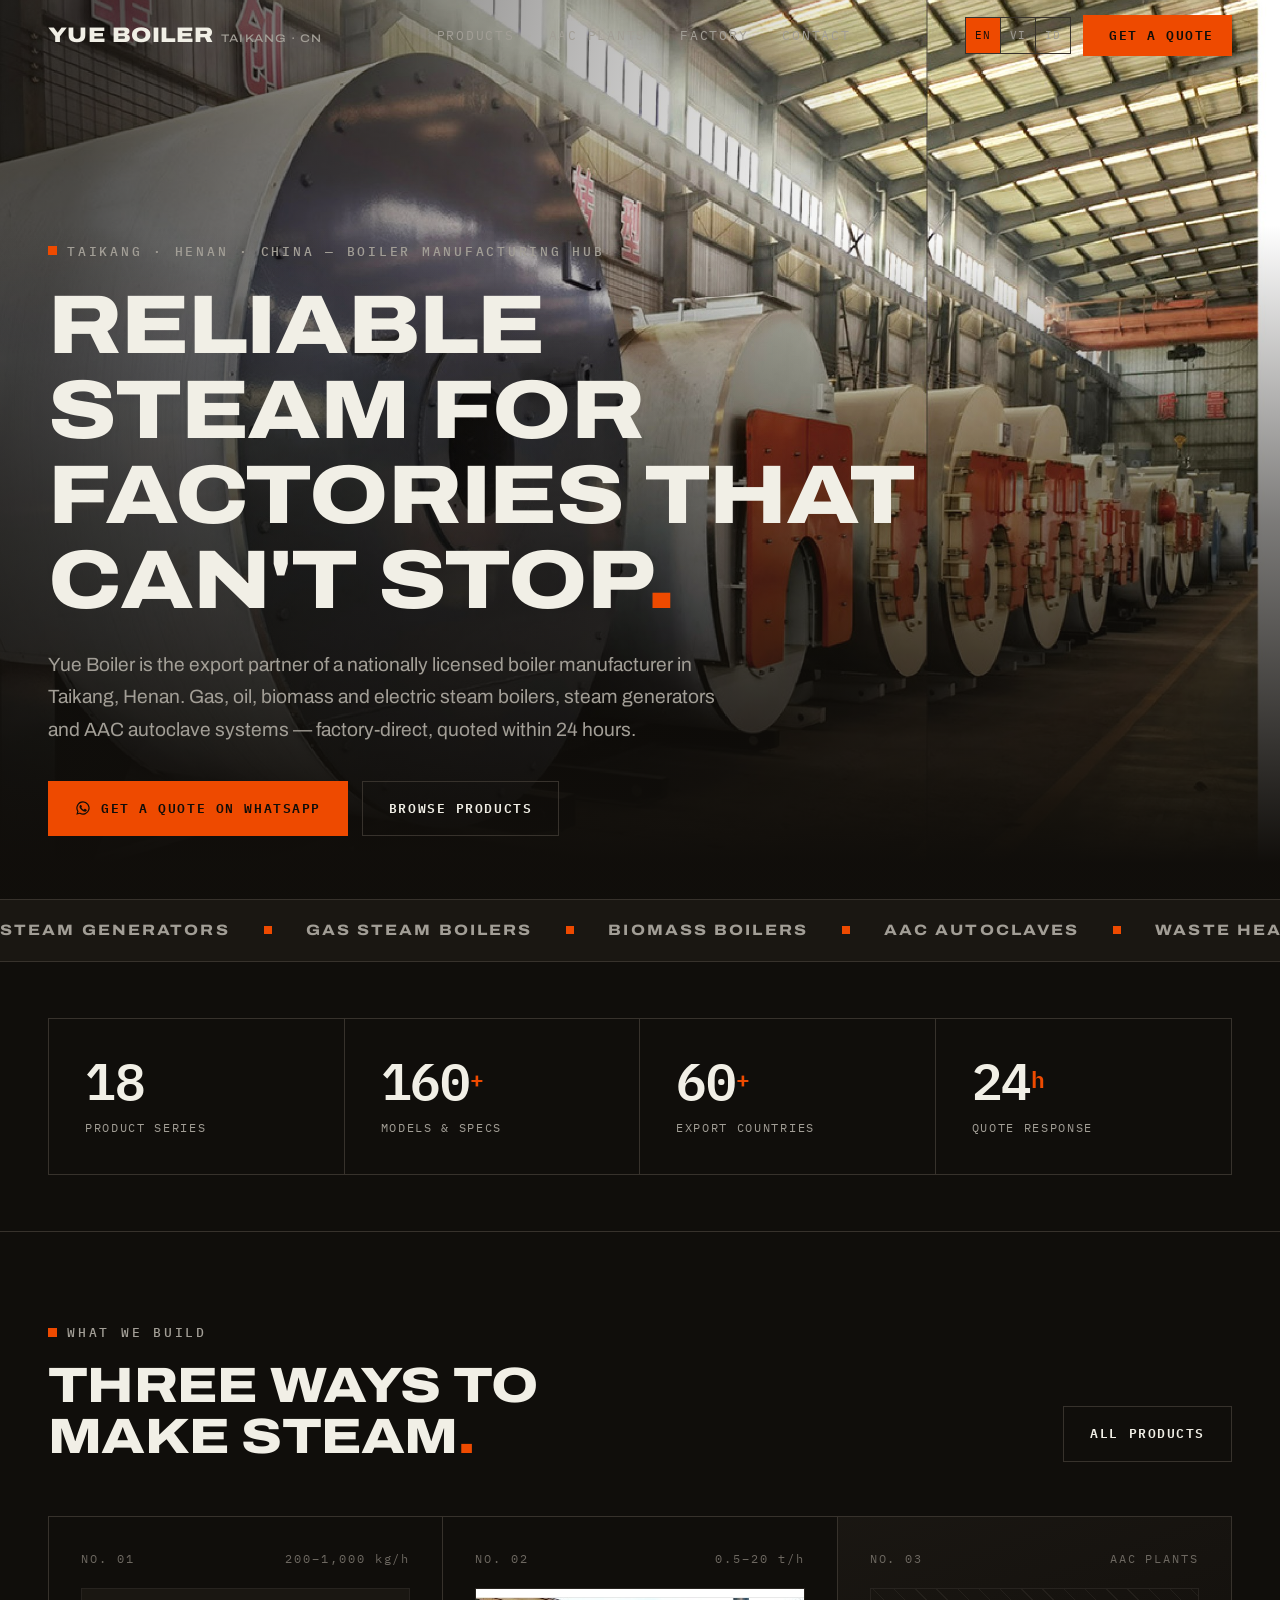
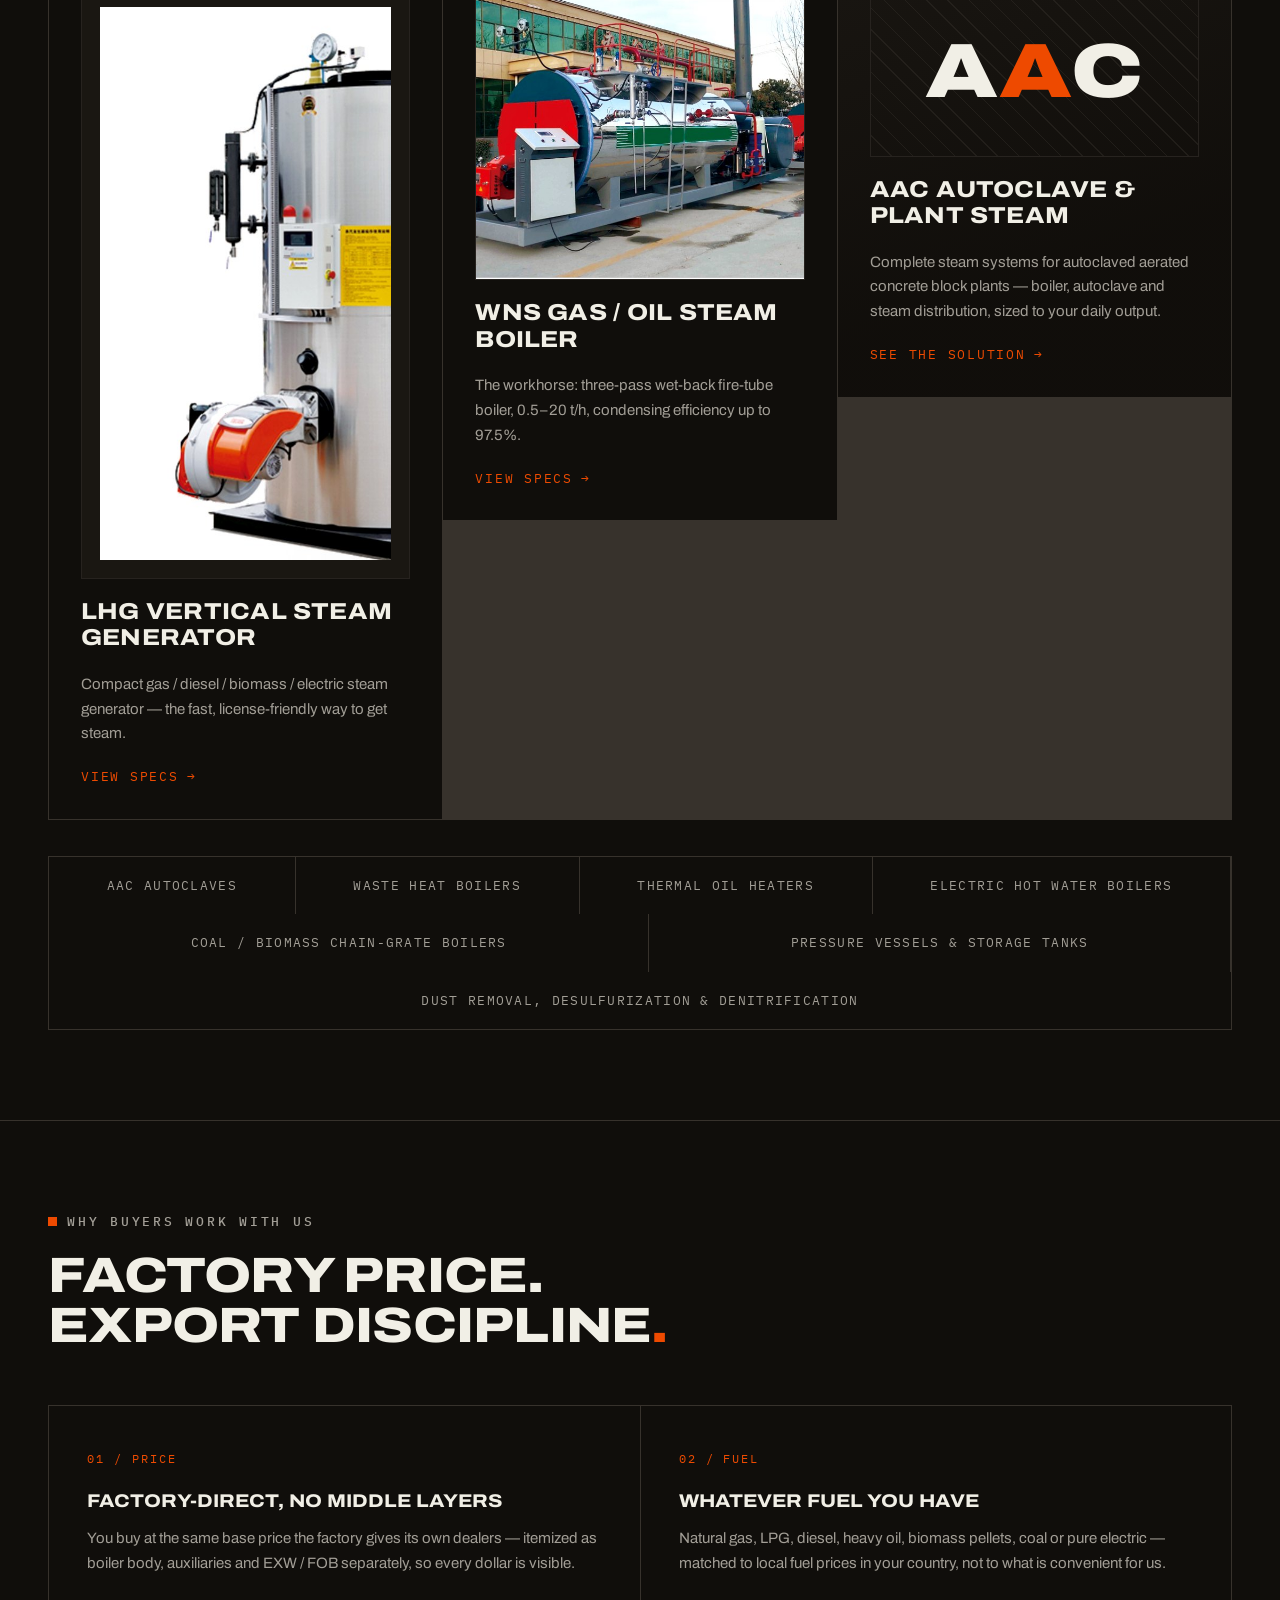
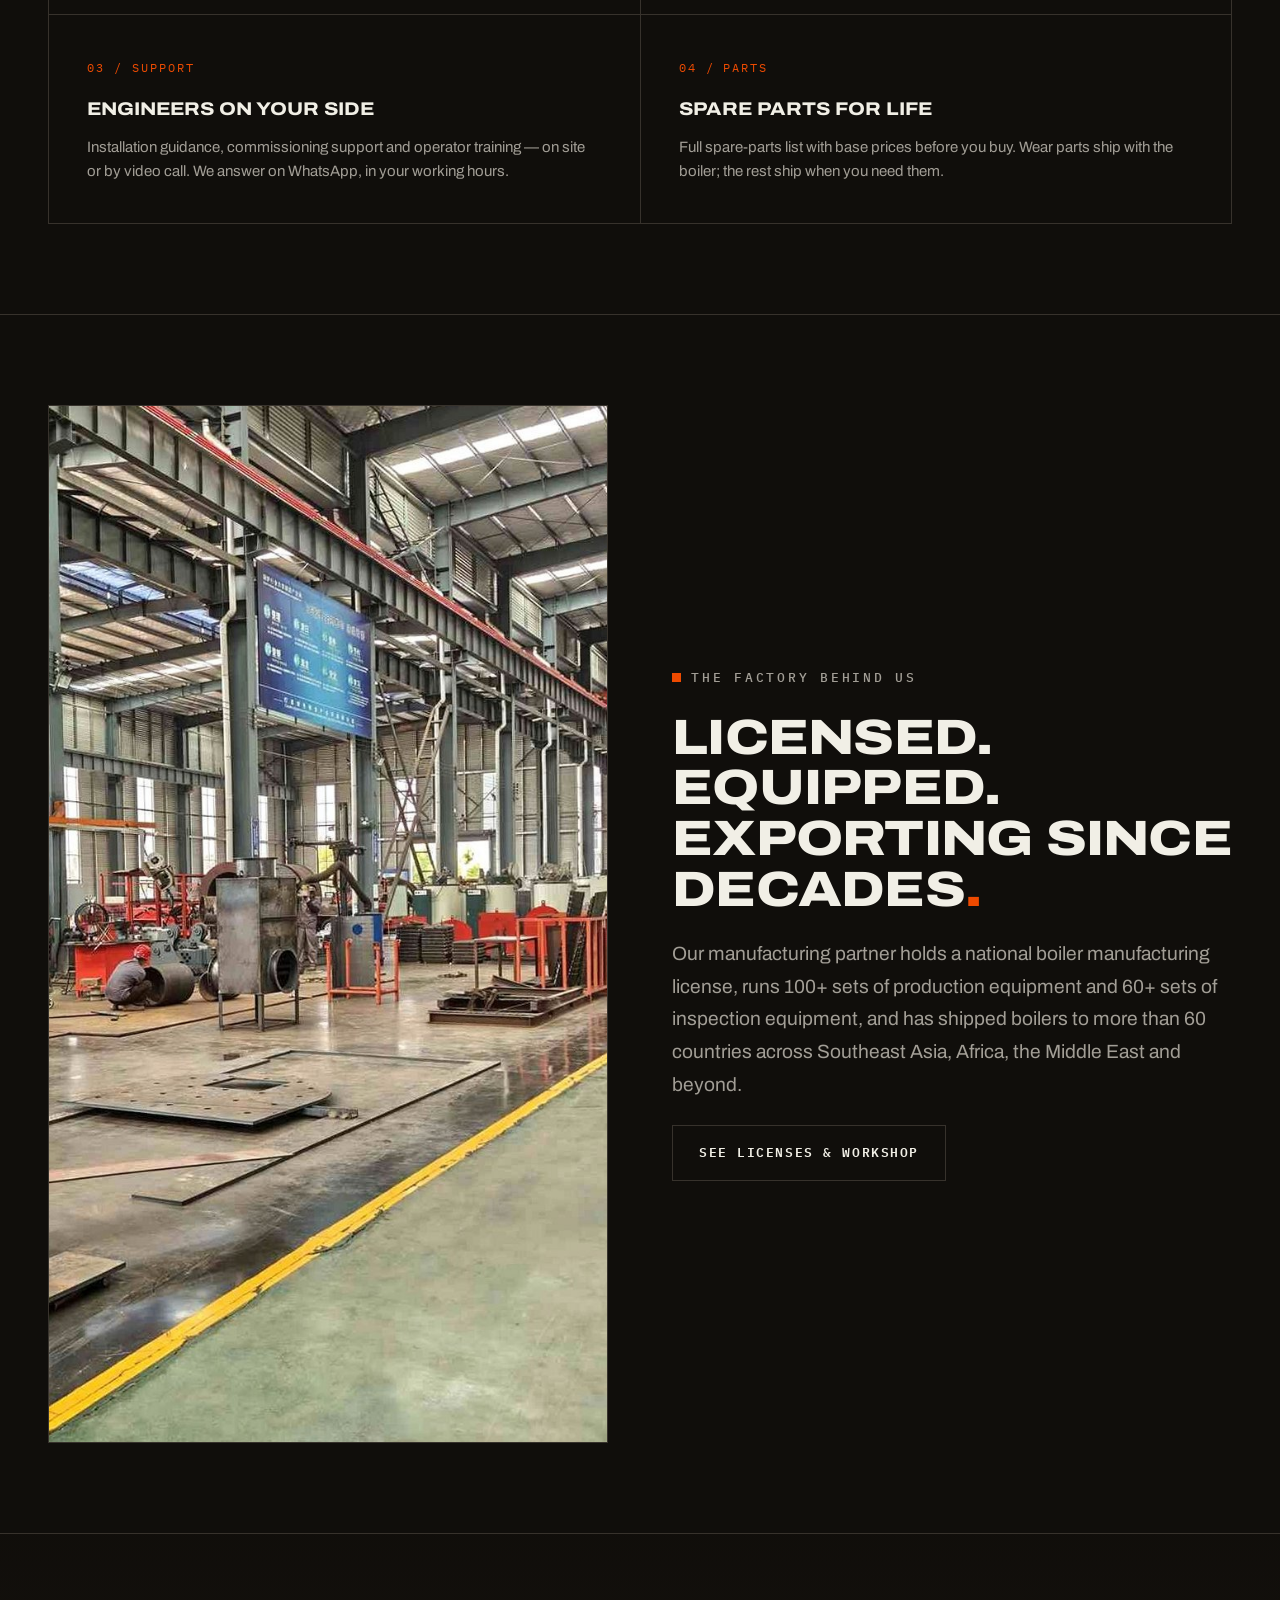
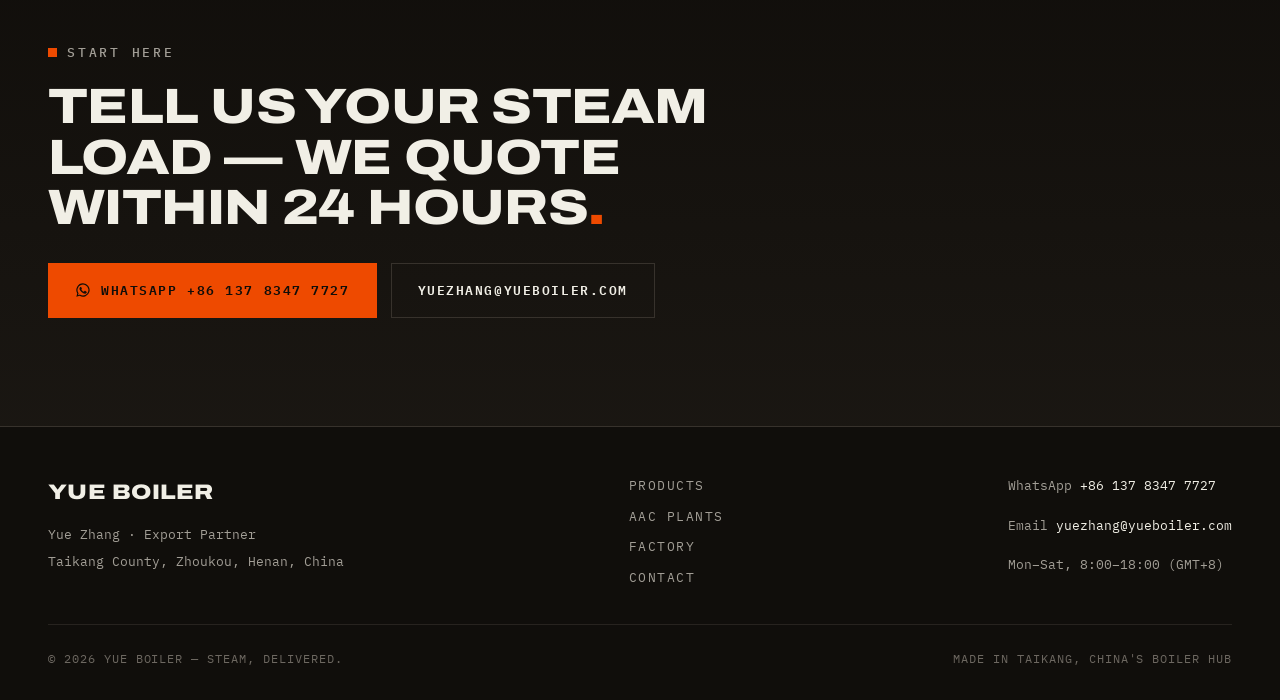
==== commit fa461151: "上线v15语言版：入口页与 404 兜底页，添加 EN/VI/ID 语言路由" ====
--- a/index.html
+++ b/index.html
@@ -5,17 +5,17 @@
     <meta name="viewport" content="width=device-width, initial-scale=1.0" />
     <meta name="description" content="Yue Boiler — industrial steam boilers, steam generators and AAC autoclave steam systems from Taikang, Henan, China's boiler manufacturing hub. Gas, oil, biomass and electric. Export partner of a licensed B-grade boiler factory. Quotes within 24 hours." />
     <title>Yue Boiler — Industrial Steam Boilers & AAC Autoclave Systems</title>
-    <link rel="icon" href="./favicon.ico" sizes="48x48" />
-    <link rel="icon" href="./favicon-48.png" type="image/png" />
-    <link rel="apple-touch-icon" href="./apple-touch-icon.png" />
+    <link rel="icon" href="/favicon.ico" sizes="48x48" />
+    <link rel="icon" href="/favicon-48.png" type="image/png" />
+    <link rel="apple-touch-icon" href="/apple-touch-icon.png" />
     <link rel="preconnect" href="https://fonts.googleapis.com" />
     <link rel="preconnect" href="https://fonts.gstatic.com" crossorigin />
     <link
       href="https://fonts.googleapis.com/css2?family=Archivo:ital,wdth,wght@0,62..125,100..900;1,62..125,100..900&family=IBM+Plex+Mono:wght@400;500;600&display=swap"
       rel="stylesheet"
     />
-    <script type="module" crossorigin src="./assets/index-BSGbxtBp.js"></script>
-    <link rel="stylesheet" crossorigin href="./assets/index-36YZV0Tz.css">
+    <script type="module" crossorigin src="/assets/index-BDuM1C6p.js"></script>
+    <link rel="stylesheet" crossorigin href="/assets/index-BKSwe9id.css">
   </head>
   <body>
     <div id="root"></div>
--- a/assets/index-BKSwe9id.css
+++ b/assets/index-BKSwe9id.css
@@ -0,0 +1 @@
+*,:before,:after{--tw-border-spacing-x: 0;--tw-border-spacing-y: 0;--tw-translate-x: 0;--tw-translate-y: 0;--tw-rotate: 0;--tw-skew-x: 0;--tw-skew-y: 0;--tw-scale-x: 1;--tw-scale-y: 1;--tw-pan-x: ;--tw-pan-y: ;--tw-pinch-zoom: ;--tw-scroll-snap-strictness: proximity;--tw-gradient-from-position: ;--tw-gradient-via-position: ;--tw-gradient-to-position: ;--tw-ordinal: ;--tw-slashed-zero: ;--tw-numeric-figure: ;--tw-numeric-spacing: ;--tw-numeric-fraction: ;--tw-ring-inset: ;--tw-ring-offset-width: 0px;--tw-ring-offset-color: #fff;--tw-ring-color: rgb(59 130 246 / .5);--tw-ring-offset-shadow: 0 0 #0000;--tw-ring-shadow: 0 0 #0000;--tw-shadow: 0 0 #0000;--tw-shadow-colored: 0 0 #0000;--tw-blur: ;--tw-brightness: ;--tw-contrast: ;--tw-grayscale: ;--tw-hue-rotate: ;--tw-invert: ;--tw-saturate: ;--tw-sepia: ;--tw-drop-shadow: ;--tw-backdrop-blur: ;--tw-backdrop-brightness: ;--tw-backdrop-contrast: ;--tw-backdrop-grayscale: ;--tw-backdrop-hue-rotate: ;--tw-backdrop-invert: ;--tw-backdrop-opacity: ;--tw-backdrop-saturate: ;--tw-backdrop-sepia: ;--tw-contain-size: ;--tw-contain-layout: ;--tw-contain-paint: ;--tw-contain-style: }::backdrop{--tw-border-spacing-x: 0;--tw-border-spacing-y: 0;--tw-translate-x: 0;--tw-translate-y: 0;--tw-rotate: 0;--tw-skew-x: 0;--tw-skew-y: 0;--tw-scale-x: 1;--tw-scale-y: 1;--tw-pan-x: ;--tw-pan-y: ;--tw-pinch-zoom: ;--tw-scroll-snap-strictness: proximity;--tw-gradient-from-position: ;--tw-gradient-via-position: ;--tw-gradient-to-position: ;--tw-ordinal: ;--tw-slashed-zero: ;--tw-numeric-figure: ;--tw-numeric-spacing: ;--tw-numeric-fraction: ;--tw-ring-inset: ;--tw-ring-offset-width: 0px;--tw-ring-offset-color: #fff;--tw-ring-color: rgb(59 130 246 / .5);--tw-ring-offset-shadow: 0 0 #0000;--tw-ring-shadow: 0 0 #0000;--tw-shadow: 0 0 #0000;--tw-shadow-colored: 0 0 #0000;--tw-blur: ;--tw-brightness: ;--tw-contrast: ;--tw-grayscale: ;--tw-hue-rotate: ;--tw-invert: ;--tw-saturate: ;--tw-sepia: ;--tw-drop-shadow: ;--tw-backdrop-blur: ;--tw-backdrop-brightness: ;--tw-backdrop-contrast: ;--tw-backdrop-grayscale: ;--tw-backdrop-hue-rotate: ;--tw-backdrop-invert: ;--tw-backdrop-opacity: ;--tw-backdrop-saturate: ;--tw-backdrop-sepia: ;--tw-contain-size: ;--tw-contain-layout: ;--tw-contain-paint: ;--tw-contain-style: }*,:before,:after{box-sizing:border-box;border-width:0;border-style:solid;border-color:#e5e7eb}:before,:after{--tw-content: ""}html,:host{line-height:1.5;-webkit-text-size-adjust:100%;-moz-tab-size:4;-o-tab-size:4;tab-size:4;font-family:ui-sans-serif,system-ui,sans-serif,"Apple Color Emoji","Segoe UI Emoji",Segoe UI Symbol,"Noto Color Emoji";font-feature-settings:normal;font-variation-settings:normal;-webkit-tap-highlight-color:transparent}body{margin:0;line-height:inherit}hr{height:0;color:inherit;border-top-width:1px}abbr:where([title]){-webkit-text-decoration:underline dotted;text-decoration:underline dotted}h1,h2,h3,h4,h5,h6{font-size:inherit;font-weight:inherit}a{color:inherit;text-decoration:inherit}b,strong{font-weight:bolder}code,kbd,samp,pre{font-family:ui-monospace,SFMono-Regular,Menlo,Monaco,Consolas,Liberation Mono,Courier New,monospace;font-feature-settings:normal;font-variation-settings:normal;font-size:1em}small{font-size:80%}sub,sup{font-size:75%;line-height:0;position:relative;vertical-align:baseline}sub{bottom:-.25em}sup{top:-.5em}table{text-indent:0;border-color:inherit;border-collapse:collapse}button,input,optgroup,select,textarea{font-family:inherit;font-feature-settings:inherit;font-variation-settings:inherit;font-size:100%;font-weight:inherit;line-height:inherit;letter-spacing:inherit;color:inherit;margin:0;padding:0}button,select{text-transform:none}button,input:where([type=button]),input:where([type=reset]),input:where([type=submit]){-webkit-appearance:button;background-color:transparent;background-image:none}:-moz-focusring{outline:auto}:-moz-ui-invalid{box-shadow:none}progress{vertical-align:baseline}::-webkit-inner-spin-button,::-webkit-outer-spin-button{height:auto}[type=search]{-webkit-appearance:textfield;outline-offset:-2px}::-webkit-search-decoration{-webkit-appearance:none}::-webkit-file-upload-button{-webkit-appearance:button;font:inherit}summary{display:list-item}blockquote,dl,dd,h1,h2,h3,h4,h5,h6,hr,figure,p,pre{margin:0}fieldset{margin:0;padding:0}legend{padding:0}ol,ul,menu{list-style:none;margin:0;padding:0}dialog{padding:0}textarea{resize:vertical}input::-moz-placeholder,textarea::-moz-placeholder{opacity:1;color:#9ca3af}input::placeholder,textarea::placeholder{opacity:1;color:#9ca3af}button,[role=button]{cursor:pointer}:disabled{cursor:default}img,svg,video,canvas,audio,iframe,embed,object{display:block;vertical-align:middle}img,video{max-width:100%;height:auto}[hidden]:where(:not([hidden=until-found])){display:none}.container{width:100%}@media(min-width:640px){.container{max-width:640px}}@media(min-width:768px){.container{max-width:768px}}@media(min-width:1024px){.container{max-width:1024px}}@media(min-width:1280px){.container{max-width:1280px}}@media(min-width:1536px){.container{max-width:1536px}}.sr-only{position:absolute;width:1px;height:1px;padding:0;margin:-1px;overflow:hidden;clip:rect(0,0,0,0);white-space:nowrap;border-width:0}.pointer-events-none{pointer-events:none}.visible{visibility:visible}.invisible{visibility:hidden}.fixed{position:fixed}.absolute{position:absolute}.relative{position:relative}.inset-0{inset:0}.inset-x-0{left:0;right:0}.inset-y-0{top:0;bottom:0}.-bottom-12{bottom:-3rem}.-left-12{left:-3rem}.-right-12{right:-3rem}.-top-12{top:-3rem}.bottom-0{bottom:0}.left-0{left:0}.left-1\/2{left:50%}.left-2{left:.5rem}.left-\[50\%\]{left:50%}.right-0{right:0}.right-1{right:.25rem}.right-2{right:.5rem}.right-3{right:.75rem}.right-4{right:1rem}.top-0{top:0}.top-1\.5{top:.375rem}.top-1\/2{top:50%}.top-3\.5{top:.875rem}.top-4{top:1rem}.top-\[1px\]{top:1px}.top-\[50\%\]{top:50%}.top-\[60\%\]{top:60%}.top-full{top:100%}.isolate{isolation:isolate}.z-10{z-index:10}.z-20{z-index:20}.z-50{z-index:50}.z-\[1\]{z-index:1}.order-first{order:-9999}.order-last{order:9999}.col-start-2{grid-column-start:2}.row-span-2{grid-row:span 2 / span 2}.row-start-1{grid-row-start:1}.\!m-0{margin:0!important}.-mx-1{margin-left:-.25rem;margin-right:-.25rem}.-my-2{margin-top:-.5rem;margin-bottom:-.5rem}.mx-2{margin-left:.5rem;margin-right:.5rem}.mx-3\.5{margin-left:.875rem;margin-right:.875rem}.mx-auto{margin-left:auto;margin-right:auto}.my-0{margin-top:0;margin-bottom:0}.my-0\.5{margin-top:.125rem;margin-bottom:.125rem}.my-1{margin-top:.25rem;margin-bottom:.25rem}.-ml-4{margin-left:-1rem}.-mt-4{margin-top:-1rem}.mb-2{margin-bottom:.5rem}.mb-3{margin-bottom:.75rem}.ml-1{margin-left:.25rem}.ml-4{margin-left:1rem}.ml-auto{margin-left:auto}.mt-1\.5{margin-top:.375rem}.mt-2{margin-top:.5rem}.mt-4{margin-top:1rem}.mt-auto{margin-top:auto}.line-clamp-1{overflow:hidden;display:-webkit-box;-webkit-box-orient:vertical;-webkit-line-clamp:1}.line-clamp-2{overflow:hidden;display:-webkit-box;-webkit-box-orient:vertical;-webkit-line-clamp:2}.block{display:block}.flex{display:flex}.inline-flex{display:inline-flex}.table{display:table}.table-caption{display:table-caption}.table-cell{display:table-cell}.table-row{display:table-row}.grid{display:grid}.hidden{display:none}.aspect-square{aspect-ratio:1 / 1}.aspect-video{aspect-ratio:16 / 9}.size-10{width:2.5rem;height:2.5rem}.size-2{width:.5rem;height:.5rem}.size-2\.5{width:.625rem;height:.625rem}.size-3{width:.75rem;height:.75rem}.size-3\.5{width:.875rem;height:.875rem}.size-4{width:1rem;height:1rem}.size-6{width:1.5rem;height:1.5rem}.size-7{width:1.75rem;height:1.75rem}.size-8{width:2rem;height:2rem}.size-9{width:2.25rem;height:2.25rem}.size-auto{width:auto;height:auto}.size-full{width:100%;height:100%}.h-1\.5{height:.375rem}.h-10{height:2.5rem}.h-12{height:3rem}.h-2{height:.5rem}.h-2\.5{height:.625rem}.h-4{height:1rem}.h-5{height:1.25rem}.h-6{height:1.5rem}.h-7{height:1.75rem}.h-8{height:2rem}.h-9{height:2.25rem}.h-\[1\.15rem\]{height:1.15rem}.h-\[calc\(100\%-1px\)\]{height:calc(100% - 1px)}.h-\[var\(--radix-navigation-menu-viewport-height\)\]{height:var(--radix-navigation-menu-viewport-height)}.h-\[var\(--radix-select-trigger-height\)\]{height:var(--radix-select-trigger-height)}.h-auto{height:auto}.h-full{height:100%}.h-px{height:1px}.h-svh{height:100svh}.max-h-\[300px\]{max-height:300px}.min-h-0{min-height:0px}.min-h-16{min-height:4rem}.min-h-4{min-height:1rem}.min-h-svh{min-height:100svh}.w-0{width:0px}.w-1{width:.25rem}.w-2{width:.5rem}.w-2\.5{width:.625rem}.w-3{width:.75rem}.w-3\/4{width:75%}.w-4{width:1rem}.w-5{width:1.25rem}.w-64{width:16rem}.w-72{width:18rem}.w-8{width:2rem}.w-9{width:2.25rem}.w-\[100px\]{width:100px}.w-auto{width:auto}.w-fit{width:-moz-fit-content;width:fit-content}.w-full{width:100%}.w-max{width:-moz-max-content;width:max-content}.w-px{width:1px}.min-w-0{min-width:0px}.min-w-10{min-width:2.5rem}.min-w-5{min-width:1.25rem}.min-w-8{min-width:2rem}.min-w-9{min-width:2.25rem}.min-w-\[12rem\]{min-width:12rem}.min-w-\[8rem\]{min-width:8rem}.min-w-\[var\(--radix-select-trigger-width\)\]{min-width:var(--radix-select-trigger-width)}.max-w-\[calc\(100\%-2rem\)\]{max-width:calc(100% - 2rem)}.max-w-max{max-width:-moz-max-content;max-width:max-content}.max-w-sm{max-width:24rem}.flex-1{flex:1 1 0%}.shrink-0{flex-shrink:0}.grow{flex-grow:1}.grow-0{flex-grow:0}.basis-full{flex-basis:100%}.caption-bottom{caption-side:bottom}.border-collapse{border-collapse:collapse}.-translate-x-1\/2{--tw-translate-x: -50%;transform:translate(var(--tw-translate-x),var(--tw-translate-y)) rotate(var(--tw-rotate)) skew(var(--tw-skew-x)) skewY(var(--tw-skew-y)) scaleX(var(--tw-scale-x)) scaleY(var(--tw-scale-y))}.-translate-x-px{--tw-translate-x: -1px;transform:translate(var(--tw-translate-x),var(--tw-translate-y)) rotate(var(--tw-rotate)) skew(var(--tw-skew-x)) skewY(var(--tw-skew-y)) scaleX(var(--tw-scale-x)) scaleY(var(--tw-scale-y))}.-translate-y-1\/2{--tw-translate-y: -50%;transform:translate(var(--tw-translate-x),var(--tw-translate-y)) rotate(var(--tw-rotate)) skew(var(--tw-skew-x)) skewY(var(--tw-skew-y)) scaleX(var(--tw-scale-x)) scaleY(var(--tw-scale-y))}.translate-x-\[-50\%\]{--tw-translate-x: -50%;transform:translate(var(--tw-translate-x),var(--tw-translate-y)) rotate(var(--tw-rotate)) skew(var(--tw-skew-x)) skewY(var(--tw-skew-y)) scaleX(var(--tw-scale-x)) scaleY(var(--tw-scale-y))}.translate-x-px{--tw-translate-x: 1px;transform:translate(var(--tw-translate-x),var(--tw-translate-y)) rotate(var(--tw-rotate)) skew(var(--tw-skew-x)) skewY(var(--tw-skew-y)) scaleX(var(--tw-scale-x)) scaleY(var(--tw-scale-y))}.translate-y-0\.5{--tw-translate-y: .125rem;transform:translate(var(--tw-translate-x),var(--tw-translate-y)) rotate(var(--tw-rotate)) skew(var(--tw-skew-x)) skewY(var(--tw-skew-y)) scaleX(var(--tw-scale-x)) scaleY(var(--tw-scale-y))}.translate-y-\[-50\%\]{--tw-translate-y: -50%;transform:translate(var(--tw-translate-x),var(--tw-translate-y)) rotate(var(--tw-rotate)) skew(var(--tw-skew-x)) skewY(var(--tw-skew-y)) scaleX(var(--tw-scale-x)) scaleY(var(--tw-scale-y))}.translate-y-\[calc\(-50\%_-_2px\)\]{--tw-translate-y: calc(-50% - 2px) ;transform:translate(var(--tw-translate-x),var(--tw-translate-y)) rotate(var(--tw-rotate)) skew(var(--tw-skew-x)) skewY(var(--tw-skew-y)) scaleX(var(--tw-scale-x)) scaleY(var(--tw-scale-y))}.rotate-45{--tw-rotate: 45deg;transform:translate(var(--tw-translate-x),var(--tw-translate-y)) rotate(var(--tw-rotate)) skew(var(--tw-skew-x)) skewY(var(--tw-skew-y)) scaleX(var(--tw-scale-x)) scaleY(var(--tw-scale-y))}.rotate-90{--tw-rotate: 90deg;transform:translate(var(--tw-translate-x),var(--tw-translate-y)) rotate(var(--tw-rotate)) skew(var(--tw-skew-x)) skewY(var(--tw-skew-y)) scaleX(var(--tw-scale-x)) scaleY(var(--tw-scale-y))}.transform{transform:translate(var(--tw-translate-x),var(--tw-translate-y)) rotate(var(--tw-rotate)) skew(var(--tw-skew-x)) skewY(var(--tw-skew-y)) scaleX(var(--tw-scale-x)) scaleY(var(--tw-scale-y))}@keyframes caret-blink{0%,70%,to{opacity:1}20%,50%{opacity:0}}.animate-caret-blink{animation:caret-blink 1.25s ease-out infinite}@keyframes pulse{50%{opacity:.5}}.animate-pulse{animation:pulse 2s cubic-bezier(.4,0,.6,1) infinite}@keyframes spin{to{transform:rotate(360deg)}}.animate-spin{animation:spin 1s linear infinite}.cursor-default{cursor:default}.cursor-text{cursor:text}.touch-none{touch-action:none}.select-none{-webkit-user-select:none;-moz-user-select:none;user-select:none}.resize-none{resize:none}.scroll-my-1{scroll-margin-top:.25rem;scroll-margin-bottom:.25rem}.scroll-py-1{scroll-padding-top:.25rem;scroll-padding-bottom:.25rem}.list-disc{list-style-type:disc}.list-none{list-style-type:none}.auto-rows-min{grid-auto-rows:min-content}.grid-cols-\[0_1fr\]{grid-template-columns:0 1fr}.grid-rows-\[auto_auto\]{grid-template-rows:auto auto}.flex-row{flex-direction:row}.flex-col{flex-direction:column}.flex-col-reverse{flex-direction:column-reverse}.flex-wrap{flex-wrap:wrap}.place-content-center{place-content:center}.items-start{align-items:flex-start}.items-end{align-items:flex-end}.items-center{align-items:center}.items-stretch{align-items:stretch}.justify-start{justify-content:flex-start}.justify-center{justify-content:center}.justify-between{justify-content:space-between}.justify-items-start{justify-items:start}.gap-0\.5{gap:.125rem}.gap-1{gap:.25rem}.gap-1\.5{gap:.375rem}.gap-2{gap:.5rem}.gap-2\.5{gap:.625rem}.gap-3{gap:.75rem}.gap-4{gap:1rem}.gap-6{gap:1.5rem}.gap-7{gap:1.75rem}.gap-\[--spacing\(var\(--gap\)\)\]{gap:var(--spacing(var(--gap)))}.gap-y-0\.5{row-gap:.125rem}.self-start{align-self:flex-start}.self-stretch{align-self:stretch}.justify-self-end{justify-self:end}.overflow-auto{overflow:auto}.overflow-hidden{overflow:hidden}.overflow-x-auto{overflow-x:auto}.overflow-y-auto{overflow-y:auto}.overflow-x-hidden{overflow-x:hidden}.whitespace-nowrap{white-space:nowrap}.text-balance{text-wrap:balance}.break-words{overflow-wrap:break-word}.rounded-\[2px\]{border-radius:2px}.rounded-\[4px\]{border-radius:4px}.rounded-\[calc\(var\(--radius\)-5px\)\]{border-radius:calc(var(--radius) - 5px)}.rounded-\[inherit\]{border-radius:inherit}.rounded-full{border-radius:9999px}.rounded-lg{border-radius:var(--radius)}.rounded-md{border-radius:calc(var(--radius) - 2px)}.rounded-none{border-radius:0}.rounded-sm{border-radius:calc(var(--radius) - 4px)}.rounded-xl{border-radius:calc(var(--radius) + 4px)}.rounded-xs{border-radius:calc(var(--radius) - 6px)}.rounded-l-md{border-top-left-radius:calc(var(--radius) - 2px);border-bottom-left-radius:calc(var(--radius) - 2px)}.rounded-r-md{border-top-right-radius:calc(var(--radius) - 2px);border-bottom-right-radius:calc(var(--radius) - 2px)}.rounded-tl-sm{border-top-left-radius:calc(var(--radius) - 4px)}.border{border-width:1px}.border-0{border-width:0px}.border-\[1\.5px\]{border-width:1.5px}.border-y{border-top-width:1px;border-bottom-width:1px}.border-b{border-bottom-width:1px}.border-l{border-left-width:1px}.border-r{border-right-width:1px}.border-t{border-top-width:1px}.border-dashed{border-style:dashed}.border-border{border-color:hsl(var(--border))}.border-border\/50{border-color:hsl(var(--border) / .5)}.border-input{border-color:hsl(var(--input))}.border-primary{border-color:hsl(var(--primary))}.border-sidebar-border{border-color:hsl(var(--sidebar-border))}.border-transparent{border-color:transparent}.border-l-transparent{border-left-color:transparent}.border-t-transparent{border-top-color:transparent}.bg-accent{background-color:hsl(var(--accent))}.bg-background{background-color:hsl(var(--background))}.bg-black\/50{background-color:#00000080}.bg-border{background-color:hsl(var(--border))}.bg-card{background-color:hsl(var(--card))}.bg-destructive{--tw-bg-opacity: 1;background-color:hsl(var(--destructive) / var(--tw-bg-opacity, 1))}.bg-foreground{background-color:hsl(var(--foreground))}.bg-input{background-color:hsl(var(--input))}.bg-muted{background-color:hsl(var(--muted))}.bg-muted\/50{background-color:hsl(var(--muted) / .5)}.bg-popover{background-color:hsl(var(--popover))}.bg-primary{background-color:hsl(var(--primary))}.bg-primary\/20{background-color:hsl(var(--primary) / .2)}.bg-secondary{background-color:hsl(var(--secondary))}.bg-sidebar{background-color:hsl(var(--sidebar-background))}.bg-sidebar-border{background-color:hsl(var(--sidebar-border))}.bg-transparent{background-color:transparent}.bg-white{--tw-bg-opacity: 1;background-color:rgb(255 255 255 / var(--tw-bg-opacity, 1))}.fill-current{fill:currentColor}.fill-foreground{fill:hsl(var(--foreground))}.fill-primary{fill:hsl(var(--primary))}.p-0{padding:0}.p-1{padding:.25rem}.p-2{padding:.5rem}.p-3{padding:.75rem}.p-4{padding:1rem}.p-6{padding:1.5rem}.p-\[3px\]{padding:3px}.p-px{padding:1px}.px-1{padding-left:.25rem;padding-right:.25rem}.px-1\.5{padding-left:.375rem;padding-right:.375rem}.px-2{padding-left:.5rem;padding-right:.5rem}.px-2\.5{padding-left:.625rem;padding-right:.625rem}.px-3{padding-left:.75rem;padding-right:.75rem}.px-4{padding-left:1rem;padding-right:1rem}.px-6{padding-left:1.5rem;padding-right:1.5rem}.py-0\.5{padding-top:.125rem;padding-bottom:.125rem}.py-1{padding-top:.25rem;padding-bottom:.25rem}.py-1\.5{padding-top:.375rem;padding-bottom:.375rem}.py-2{padding-top:.5rem;padding-bottom:.5rem}.py-3{padding-top:.75rem;padding-bottom:.75rem}.py-4{padding-top:1rem;padding-bottom:1rem}.py-6{padding-top:1.5rem;padding-bottom:1.5rem}.pb-3{padding-bottom:.75rem}.pb-4{padding-bottom:1rem}.pl-2{padding-left:.5rem}.pl-3{padding-left:.75rem}.pl-4{padding-left:1rem}.pl-8{padding-left:2rem}.pr-1{padding-right:.25rem}.pr-2{padding-right:.5rem}.pr-2\.5{padding-right:.625rem}.pr-3{padding-right:.75rem}.pr-8{padding-right:2rem}.pt-0{padding-top:0}.pt-3{padding-top:.75rem}.pt-4{padding-top:1rem}.text-left{text-align:left}.text-center{text-align:center}.align-middle{vertical-align:middle}.font-mono{font-family:ui-monospace,SFMono-Regular,Menlo,Monaco,Consolas,Liberation Mono,Courier New,monospace}.font-sans{font-family:ui-sans-serif,system-ui,sans-serif,"Apple Color Emoji","Segoe UI Emoji",Segoe UI Symbol,"Noto Color Emoji"}.text-\[0\.8rem\]{font-size:.8rem}.text-base{font-size:1rem;line-height:1.5rem}.text-lg{font-size:1.125rem;line-height:1.75rem}.text-sm{font-size:.875rem;line-height:1.25rem}.text-sm\/relaxed{font-size:.875rem;line-height:1.625}.text-xs{font-size:.75rem;line-height:1rem}.font-medium{font-weight:500}.font-normal{font-weight:400}.font-semibold{font-weight:600}.uppercase{text-transform:uppercase}.tabular-nums{--tw-numeric-spacing: tabular-nums;font-variant-numeric:var(--tw-ordinal) var(--tw-slashed-zero) var(--tw-numeric-figure) var(--tw-numeric-spacing) var(--tw-numeric-fraction)}.leading-none{line-height:1}.leading-normal{line-height:1.5}.leading-snug{line-height:1.375}.tracking-tight{letter-spacing:-.025em}.tracking-widest{letter-spacing:.1em}.text-accent-foreground{color:hsl(var(--accent-foreground))}.text-background{color:hsl(var(--background))}.text-card-foreground{color:hsl(var(--card-foreground))}.text-current{color:currentColor}.text-destructive{--tw-text-opacity: 1;color:hsl(var(--destructive) / var(--tw-text-opacity, 1))}.text-foreground{color:hsl(var(--foreground))}.text-muted-foreground{color:hsl(var(--muted-foreground))}.text-popover-foreground{color:hsl(var(--popover-foreground))}.text-primary{color:hsl(var(--primary))}.text-primary-foreground{color:hsl(var(--primary-foreground))}.text-secondary-foreground{color:hsl(var(--secondary-foreground))}.text-sidebar-foreground{color:hsl(var(--sidebar-foreground))}.text-sidebar-foreground\/70{color:hsl(var(--sidebar-foreground) / .7)}.text-white{--tw-text-opacity: 1;color:rgb(255 255 255 / var(--tw-text-opacity, 1))}.underline-offset-4{text-underline-offset:4px}.opacity-0{opacity:0}.opacity-50{opacity:.5}.opacity-70{opacity:.7}.shadow{--tw-shadow: 0 1px 3px 0 rgb(0 0 0 / .1), 0 1px 2px -1px rgb(0 0 0 / .1);--tw-shadow-colored: 0 1px 3px 0 var(--tw-shadow-color), 0 1px 2px -1px var(--tw-shadow-color);box-shadow:var(--tw-ring-offset-shadow, 0 0 #0000),var(--tw-ring-shadow, 0 0 #0000),var(--tw-shadow)}.shadow-\[0_0_0_1px_hsl\(var\(--sidebar-border\)\)\]{--tw-shadow: 0 0 0 1px hsl(var(--sidebar-border));--tw-shadow-colored: 0 0 0 1px var(--tw-shadow-color);box-shadow:var(--tw-ring-offset-shadow, 0 0 #0000),var(--tw-ring-shadow, 0 0 #0000),var(--tw-shadow)}.shadow-lg{--tw-shadow: 0 10px 15px -3px rgb(0 0 0 / .1), 0 4px 6px -4px rgb(0 0 0 / .1);--tw-shadow-colored: 0 10px 15px -3px var(--tw-shadow-color), 0 4px 6px -4px var(--tw-shadow-color);box-shadow:var(--tw-ring-offset-shadow, 0 0 #0000),var(--tw-ring-shadow, 0 0 #0000),var(--tw-shadow)}.shadow-md{--tw-shadow: 0 4px 6px -1px rgb(0 0 0 / .1), 0 2px 4px -2px rgb(0 0 0 / .1);--tw-shadow-colored: 0 4px 6px -1px var(--tw-shadow-color), 0 2px 4px -2px var(--tw-shadow-color);box-shadow:var(--tw-ring-offset-shadow, 0 0 #0000),var(--tw-ring-shadow, 0 0 #0000),var(--tw-shadow)}.shadow-none{--tw-shadow: 0 0 #0000;--tw-shadow-colored: 0 0 #0000;box-shadow:var(--tw-ring-offset-shadow, 0 0 #0000),var(--tw-ring-shadow, 0 0 #0000),var(--tw-shadow)}.shadow-sm{--tw-shadow: 0 1px 2px 0 rgb(0 0 0 / .05);--tw-shadow-colored: 0 1px 2px 0 var(--tw-shadow-color);box-shadow:var(--tw-ring-offset-shadow, 0 0 #0000),var(--tw-ring-shadow, 0 0 #0000),var(--tw-shadow)}.shadow-xl{--tw-shadow: 0 20px 25px -5px rgb(0 0 0 / .1), 0 8px 10px -6px rgb(0 0 0 / .1);--tw-shadow-colored: 0 20px 25px -5px var(--tw-shadow-color), 0 8px 10px -6px var(--tw-shadow-color);box-shadow:var(--tw-ring-offset-shadow, 0 0 #0000),var(--tw-ring-shadow, 0 0 #0000),var(--tw-shadow)}.shadow-xs{--tw-shadow: 0 1px 2px 0 rgb(0 0 0 / .05);--tw-shadow-colored: 0 1px 2px 0 var(--tw-shadow-color);box-shadow:var(--tw-ring-offset-shadow, 0 0 #0000),var(--tw-ring-shadow, 0 0 #0000),var(--tw-shadow)}.outline-none{outline:2px solid transparent;outline-offset:2px}.outline{outline-style:solid}.ring-0{--tw-ring-offset-shadow: var(--tw-ring-inset) 0 0 0 var(--tw-ring-offset-width) var(--tw-ring-offset-color);--tw-ring-shadow: var(--tw-ring-inset) 0 0 0 calc(0px + var(--tw-ring-offset-width)) var(--tw-ring-color);box-shadow:var(--tw-ring-offset-shadow),var(--tw-ring-shadow),var(--tw-shadow, 0 0 #0000)}.ring-ring\/50{--tw-ring-color: hsl(var(--ring) / .5)}.ring-sidebar-ring{--tw-ring-color: hsl(var(--sidebar-ring))}.ring-offset-background{--tw-ring-offset-color: hsl(var(--background))}.filter{filter:var(--tw-blur) var(--tw-brightness) var(--tw-contrast) var(--tw-grayscale) var(--tw-hue-rotate) var(--tw-invert) var(--tw-saturate) var(--tw-sepia) var(--tw-drop-shadow)}.transition{transition-property:color,background-color,border-color,text-decoration-color,fill,stroke,opacity,box-shadow,transform,filter,backdrop-filter;transition-timing-function:cubic-bezier(.4,0,.2,1);transition-duration:.15s}.transition-\[color\,box-shadow\]{transition-property:color,box-shadow;transition-timing-function:cubic-bezier(.4,0,.2,1);transition-duration:.15s}.transition-\[left\,right\,width\]{transition-property:left,right,width;transition-timing-function:cubic-bezier(.4,0,.2,1);transition-duration:.15s}.transition-\[margin\,opacity\]{transition-property:margin,opacity;transition-timing-function:cubic-bezier(.4,0,.2,1);transition-duration:.15s}.transition-\[width\,height\,padding\]{transition-property:width,height,padding;transition-timing-function:cubic-bezier(.4,0,.2,1);transition-duration:.15s}.transition-\[width\]{transition-property:width;transition-timing-function:cubic-bezier(.4,0,.2,1);transition-duration:.15s}.transition-all{transition-property:all;transition-timing-function:cubic-bezier(.4,0,.2,1);transition-duration:.15s}.transition-colors{transition-property:color,background-color,border-color,text-decoration-color,fill,stroke;transition-timing-function:cubic-bezier(.4,0,.2,1);transition-duration:.15s}.transition-none{transition-property:none}.transition-opacity{transition-property:opacity;transition-timing-function:cubic-bezier(.4,0,.2,1);transition-duration:.15s}.transition-shadow{transition-property:box-shadow;transition-timing-function:cubic-bezier(.4,0,.2,1);transition-duration:.15s}.transition-transform{transition-property:transform;transition-timing-function:cubic-bezier(.4,0,.2,1);transition-duration:.15s}.duration-100{transition-duration:.1s}.duration-1000{transition-duration:1s}.duration-200{transition-duration:.2s}.duration-300{transition-duration:.3s}.ease-in-out{transition-timing-function:cubic-bezier(.4,0,.2,1)}.ease-linear{transition-timing-function:linear}@keyframes enter{0%{opacity:var(--tw-enter-opacity, 1);transform:translate3d(var(--tw-enter-translate-x, 0),var(--tw-enter-translate-y, 0),0) scale3d(var(--tw-enter-scale, 1),var(--tw-enter-scale, 1),var(--tw-enter-scale, 1)) rotate(var(--tw-enter-rotate, 0))}}@keyframes exit{to{opacity:var(--tw-exit-opacity, 1);transform:translate3d(var(--tw-exit-translate-x, 0),var(--tw-exit-translate-y, 0),0) scale3d(var(--tw-exit-scale, 1),var(--tw-exit-scale, 1),var(--tw-exit-scale, 1)) rotate(var(--tw-exit-rotate, 0))}}.animate-in{animation-name:enter;animation-duration:.15s;--tw-enter-opacity: initial;--tw-enter-scale: initial;--tw-enter-rotate: initial;--tw-enter-translate-x: initial;--tw-enter-translate-y: initial}.fade-in,.fade-in-0{--tw-enter-opacity: 0}.zoom-in-95{--tw-enter-scale: .95}.duration-100{animation-duration:.1s}.duration-1000{animation-duration:1s}.duration-200{animation-duration:.2s}.duration-300{animation-duration:.3s}.ease-in-out{animation-timing-function:cubic-bezier(.4,0,.2,1)}.ease-linear{animation-timing-function:linear}.\[--cell-size\:--spacing\(8\)\]{--cell-size: var(--spacing(8))}:root{--bg: oklch(.165 .008 75);--bg-2: oklch(.205 .01 75);--bg-3: oklch(.24 .012 75);--ink: oklch(.95 .012 95);--ink-dim: oklch(.7 .012 85);--ink-faint: oklch(.52 .012 80);--line: oklch(.32 .012 75);--line-soft: oklch(.26 .01 75);--accent: oklch(.635 .215 42);--accent-hover: oklch(.68 .21 42);--accent-ink: oklch(.16 .01 75);--font-sans: "Archivo", "Helvetica Neue", Arial, "PingFang SC", "Microsoft YaHei", sans-serif;--font-mono: "IBM Plex Mono", "SFMono-Regular", Consolas, monospace;--container: 1280px;--header-h: 72px;--pad: clamp(20px, 4vw, 48px)}*{box-sizing:border-box}html{scroll-behavior:smooth}body{margin:0;background:var(--bg);color:var(--ink);font-family:var(--font-sans);font-size:16.5px;line-height:1.65;-webkit-font-smoothing:antialiased;text-rendering:optimizeLegibility}::-moz-selection{background:var(--accent);color:var(--accent-ink)}::selection{background:var(--accent);color:var(--accent-ink)}img{display:block;max-width:100%}a{color:inherit;text-decoration:none}button{font-family:inherit}:focus-visible{outline:2px solid var(--accent);outline-offset:3px}.container{max-width:var(--container);margin:0 auto;padding-left:var(--pad);padding-right:var(--pad)}.display{font-stretch:118%;font-weight:820;letter-spacing:-.015em;line-height:1.02;text-transform:uppercase;margin:0}.h1{font-size:clamp(2.6rem,6.5vw,5.2rem)}.h2{font-size:clamp(1.9rem,4vw,3.1rem)}.h3{font-size:clamp(1.25rem,2.2vw,1.7rem)}.kicker{font-family:var(--font-mono);font-size:12.5px;font-weight:500;letter-spacing:.22em;text-transform:uppercase;color:var(--ink-dim);display:flex;align-items:center;gap:10px}.kicker:before{content:"";width:9px;height:9px;background:var(--accent);flex:none}.lede{font-size:clamp(1.02rem,1.6vw,1.2rem);line-height:1.7;color:var(--ink-dim);max-width:62ch}.mono{font-family:var(--font-mono)}.muted{color:var(--ink-dim)}.faint{color:var(--ink-faint)}.site-header{position:fixed;inset:0 0 auto;z-index:40;height:var(--header-h);display:flex;align-items:center;transition:background-color .25s ease,border-color .25s ease;border-bottom:1px solid transparent}.site-header.scrolled{background:color-mix(in oklch,var(--bg) 92%,transparent);-webkit-backdrop-filter:blur(10px);backdrop-filter:blur(10px);border-bottom-color:var(--line-soft)}.header-inner{width:100%;display:flex;align-items:center;justify-content:space-between;gap:24px}.brand{font-stretch:120%;font-weight:860;font-size:21px;letter-spacing:.02em;text-transform:uppercase;display:flex;align-items:baseline;gap:8px;white-space:nowrap}.brand .reg{font-size:11px;font-weight:500;color:var(--ink-dim);letter-spacing:.1em}.brand:hover{color:var(--accent);transition:color .2s}.main-nav{display:flex;align-items:center;gap:4px}.main-nav a{font-family:var(--font-mono);font-size:12.5px;letter-spacing:.14em;text-transform:uppercase;color:var(--ink-dim);padding:10px 14px;transition:color .2s ease;border:1px solid transparent}.main-nav a:hover{color:var(--ink)}.main-nav a.active{color:var(--ink);border-color:var(--line)}.header-cta{display:inline-flex;align-items:center;gap:8px;font-family:var(--font-mono);font-size:12.5px;letter-spacing:.12em;text-transform:uppercase;font-weight:600;background:var(--accent);color:var(--accent-ink);padding:10px 18px;border:none;cursor:pointer;transition:background-color .2s ease;white-space:nowrap}.header-cta:hover{background:var(--accent-hover)}.menu-toggle{display:none;background:none;border:1px solid var(--line);color:var(--ink);width:46px;height:46px;cursor:pointer;align-items:center;justify-content:center}.menu-toggle svg{width:20px;height:20px}@media(max-width:900px){.main-nav{position:fixed;top:var(--header-h);left:0;right:0;flex-direction:column;align-items:stretch;background:var(--bg-2);border-bottom:1px solid var(--line);padding:8px var(--pad) 20px;display:none}.main-nav.open{display:flex}.main-nav a{padding:16px 6px;border-bottom:1px solid var(--line-soft);font-size:14px}.main-nav a.active{border-color:transparent;border-bottom-color:var(--line);color:var(--accent)}.menu-toggle{display:inline-flex}.header-cta{display:none}}.hero{position:relative;min-height:100dvh;display:flex;align-items:flex-end;overflow:hidden;border-bottom:1px solid var(--line)}.hero-media{position:absolute;inset:0}.hero-media img{width:100%;height:100%;-o-object-fit:cover;object-fit:cover;-o-object-position:62% 55%;object-position:62% 55%}.hero-scrim{position:absolute;inset:0;background:linear-gradient(to top,var(--bg) 4%,color-mix(in oklch,var(--bg) 55%,transparent) 42%,transparent 75%),linear-gradient(105deg,color-mix(in oklch,var(--bg) 72%,transparent) 8%,transparent 60%)}.hero-content{position:relative;width:100%;padding-top:calc(var(--header-h) + 48px);padding-bottom:clamp(40px,7vh,84px)}.hero-content .lede{margin:26px 0 34px}.hero-actions{display:flex;flex-wrap:wrap;gap:14px;align-items:center}.btn{display:inline-flex;align-items:center;gap:10px;font-family:var(--font-mono);font-size:13px;font-weight:600;letter-spacing:.12em;text-transform:uppercase;padding:16px 26px;border:1px solid var(--line);color:var(--ink);background:transparent;cursor:pointer;transition:background-color .2s ease,color .2s ease,border-color .2s ease}.btn:hover{border-color:var(--ink)}.btn-accent{background:var(--accent);border-color:var(--accent);color:var(--accent-ink)}.btn-accent:hover{background:var(--accent-hover);border-color:var(--accent-hover)}.btn svg{width:16px;height:16px;flex:none}.marquee{border-bottom:1px solid var(--line);overflow:hidden;padding:18px 0;background:var(--bg-2)}.marquee-track{display:flex;width:-moz-max-content;width:max-content;animation:marquee 28s linear infinite}.marquee:hover .marquee-track{animation-play-state:paused}.marquee-item{font-stretch:116%;font-weight:760;font-size:15px;letter-spacing:.14em;text-transform:uppercase;color:var(--ink-dim);white-space:nowrap;display:flex;align-items:center}.marquee-item:after{content:"";width:8px;height:8px;background:var(--accent);margin:0 34px}@keyframes marquee{to{transform:translate(-50%)}}@media(prefers-reduced-motion:reduce){.marquee-track{animation:none}html{scroll-behavior:auto}.reveal{opacity:1!important;transform:none!important;transition:none!important}.img-fade{opacity:1!important;transition:none!important}}.section{padding:clamp(64px,10vh,120px) 0;border-bottom:1px solid var(--line)}.section-head{display:flex;flex-direction:column;gap:18px;margin-bottom:clamp(36px,6vh,64px)}.section-head .h2{max-width:18ch}.section-head-row{display:flex;justify-content:space-between;align-items:flex-end;gap:32px;flex-wrap:wrap}.stats{display:grid;grid-template-columns:repeat(4,1fr);border:1px solid var(--line)}.stat{padding:clamp(22px,3vw,36px);border-right:1px solid var(--line)}.stat:last-child{border-right:none}.stat-num{font-family:var(--font-mono);font-weight:600;font-size:clamp(2rem,4vw,3.2rem);line-height:1;letter-spacing:-.02em}.stat-num sup{font-size:.45em;color:var(--accent);font-weight:600}.stat-label{margin-top:12px;font-family:var(--font-mono);font-size:12px;letter-spacing:.14em;text-transform:uppercase;color:var(--ink-dim)}@media(max-width:760px){.stats{grid-template-columns:1fr 1fr}.stat:nth-child(2){border-right:none}.stat:nth-child(1),.stat:nth-child(2){border-bottom:1px solid var(--line)}}.product-grid{display:grid;grid-template-columns:repeat(3,1fr);gap:1px;background:var(--line);border:1px solid var(--line)}@media(max-width:960px){.product-grid{grid-template-columns:1fr}}.product-card{background:var(--bg);padding:clamp(20px,2.5vw,32px);display:flex;flex-direction:column;gap:20px;min-height:480px;position:relative;transition:background-color .25s ease}.product-card:hover{background:var(--bg-2)}.product-card .no{font-family:var(--font-mono);font-size:12px;letter-spacing:.16em;color:var(--ink-faint);display:flex;justify-content:space-between}.product-card h3{font-stretch:114%;font-weight:780;font-size:clamp(1.2rem,1.8vw,1.5rem);line-height:1.15;text-transform:uppercase;margin:0;letter-spacing:.01em}.product-card .img-wrap{flex:1;min-height:220px;display:flex;align-items:center;justify-content:center;overflow:hidden;background:var(--bg-2);border:1px solid var(--line-soft)}.product-card .img-wrap img{width:100%;height:100%;-o-object-fit:cover;object-fit:cover}.product-card .img-wrap.contain img{-o-object-fit:contain;object-fit:contain;padding:18px}.product-card .desc{color:var(--ink-dim);font-size:15px;margin:0}.card-link{font-family:var(--font-mono);font-size:12.5px;letter-spacing:.14em;text-transform:uppercase;color:var(--accent);display:inline-flex;align-items:center;gap:8px;margin-top:auto}.card-link:after{content:"→";transition:transform .2s ease}.product-card:hover .card-link:after{transform:translate(6px)}.aac-card{background:linear-gradient(160deg,var(--bg-2) 0%,var(--bg) 70%)}.aac-card .aac-big{flex:1;display:flex;align-items:center;justify-content:center;border:1px solid var(--line-soft);background:repeating-linear-gradient(45deg,transparent 0 14px,color-mix(in oklch,var(--line) 40%,transparent) 14px 15px)}.aac-big span{font-stretch:125%;font-weight:880;font-size:clamp(3.4rem,6vw,5rem);letter-spacing:.02em;color:var(--ink);text-transform:uppercase}.aac-big span em{font-style:normal;color:var(--accent)}.also-strip{display:flex;flex-wrap:wrap;border:1px solid var(--line);margin-top:clamp(28px,4vh,48px)}.also-item{font-family:var(--font-mono);font-size:13px;letter-spacing:.1em;text-transform:uppercase;color:var(--ink-dim);padding:18px 22px;border-right:1px solid var(--line);flex:1 1 auto;text-align:center;transition:color .2s,background-color .2s}.also-item:last-child{border-right:none}.also-item:hover{color:var(--ink);background:var(--bg-2)}.why-grid{display:grid;grid-template-columns:1fr 1fr;border:1px solid var(--line);gap:1px;background:var(--line)}@media(max-width:760px){.why-grid{grid-template-columns:1fr}}.why-cell{background:var(--bg);padding:clamp(24px,3vw,40px)}.why-cell .n{font-family:var(--font-mono);font-size:12px;color:var(--accent);letter-spacing:.16em}.why-cell h3{font-stretch:114%;font-weight:760;text-transform:uppercase;font-size:1.15rem;margin:14px 0 10px}.why-cell p{margin:0;color:var(--ink-dim);font-size:15px}.split{display:grid;grid-template-columns:1fr 1fr;gap:clamp(28px,5vw,72px);align-items:center}@media(max-width:900px){.split{grid-template-columns:1fr}}.split-media{border:1px solid var(--line);overflow:hidden}.split-media img{width:100%;height:100%;-o-object-fit:cover;object-fit:cover}.spec-table{width:100%;border-collapse:collapse;font-family:var(--font-mono);font-size:14px;border:1px solid var(--line)}.spec-table th,.spec-table td{text-align:left;padding:14px 18px;border-bottom:1px solid var(--line-soft);vertical-align:top}.spec-table tr:last-child th,.spec-table tr:last-child td{border-bottom:none}.spec-table th{font-weight:500;color:var(--ink-faint);text-transform:uppercase;font-size:12px;letter-spacing:.12em;width:42%}.spec-table td{color:var(--ink);font-weight:500}.spec-table td em{color:var(--accent);font-style:normal}.feat-list{list-style:none;margin:0;padding:0;border-top:1px solid var(--line)}.feat-list li{display:flex;gap:16px;padding:16px 0;border-bottom:1px solid var(--line-soft);color:var(--ink-dim);font-size:15.5px}.feat-list li:before{content:"";width:8px;height:8px;background:var(--accent);flex:none;margin-top:8px}.feat-list li strong{color:var(--ink);font-weight:650}.gallery{display:grid;grid-template-columns:repeat(12,1fr);gap:16px}.gallery figure{margin:0;border:1px solid var(--line);overflow:hidden;position:relative;aspect-ratio:4 / 3;height:100%}.gallery img{width:100%;height:100%;-o-object-fit:cover;object-fit:cover}.gallery figcaption{position:absolute;left:0;bottom:0;font-family:var(--font-mono);font-size:11.5px;letter-spacing:.12em;text-transform:uppercase;color:var(--ink);background:color-mix(in oklch,var(--bg) 82%,transparent);padding:8px 12px;border-top:1px solid var(--line);border-right:1px solid var(--line)}.g-8{grid-column:span 8}.g-6{grid-column:span 6}.g-4{grid-column:span 4}.g-12{grid-column:span 12}@media(max-width:800px){.g-8,.g-6,.g-4{grid-column:span 12}}.cert-grid{display:grid;grid-template-columns:repeat(3,1fr);gap:16px}@media(max-width:800px){.cert-grid{grid-template-columns:1fr}}.cert-item{border:1px solid var(--line);background:var(--bg-2);padding:14px}.cert-item img{width:100%;height:auto}.cert-item .cap{font-family:var(--font-mono);font-size:11.5px;letter-spacing:.1em;text-transform:uppercase;color:var(--ink-dim);padding-top:12px}.cta-band{padding:clamp(72px,12vh,140px) 0;border-bottom:1px solid var(--line);background:linear-gradient(180deg,var(--bg) 0%,var(--bg-2) 100%);text-align:left}.cta-band .h2{max-width:20ch;margin:18px 0 30px}.contact-grid{display:grid;grid-template-columns:1fr 1fr;gap:1px;background:var(--line);border:1px solid var(--line)}@media(max-width:760px){.contact-grid{grid-template-columns:1fr}}.contact-cell{background:var(--bg);padding:clamp(24px,3vw,40px)}.contact-cell .lbl{font-family:var(--font-mono);font-size:12px;letter-spacing:.16em;text-transform:uppercase;color:var(--ink-faint)}.contact-cell .val{font-family:var(--font-mono);font-size:clamp(1.15rem,2.2vw,1.6rem);font-weight:600;margin:12px 0 18px;word-break:break-all}.contact-cell p{color:var(--ink-dim);font-size:15px;margin:0 0 20px}.inq-form{display:grid;gap:16px}.inq-form label{font-family:var(--font-mono);font-size:12px;letter-spacing:.14em;text-transform:uppercase;color:var(--ink-dim);display:grid;gap:8px}.inq-form input,.inq-form textarea{background:var(--bg-2);border:1px solid var(--line);color:var(--ink);font-family:var(--font-mono);font-size:15px;padding:14px 16px;width:100%}.inq-form input:focus,.inq-form textarea:focus{outline:none;border-color:var(--accent)}.inq-form textarea{min-height:140px;resize:vertical}.form-note{font-size:13px;color:var(--ink-faint);margin:0}.site-footer{padding:48px 0 32px}.footer-grid{display:flex;justify-content:space-between;gap:32px;flex-wrap:wrap;padding-bottom:36px;border-bottom:1px solid var(--line-soft)}.footer-grid nav{display:flex;flex-direction:column;gap:10px}.footer-grid nav a{font-family:var(--font-mono);font-size:12.5px;letter-spacing:.12em;text-transform:uppercase;color:var(--ink-dim);transition:color .2s}.footer-grid nav a:hover{color:var(--ink)}.footer-contact{font-family:var(--font-mono);font-size:13px;color:var(--ink-dim);display:grid;gap:6px}.footer-contact a{color:var(--ink)}.footer-contact a:hover{color:var(--accent)}.footer-base{padding-top:24px;display:flex;justify-content:space-between;gap:16px;flex-wrap:wrap;font-family:var(--font-mono);font-size:12px;color:var(--ink-faint);letter-spacing:.08em}.page-hero{padding:calc(var(--header-h) + clamp(48px,9vh,110px)) 0 clamp(40px,7vh,80px);border-bottom:1px solid var(--line)}.page-hero .h1{font-size:clamp(2.2rem,5.5vw,4.4rem);margin-top:18px}.page-hero .lede{margin-top:22px}.pd-grid{display:grid;grid-template-columns:5fr 7fr;gap:clamp(28px,4vw,56px);align-items:start}@media(max-width:900px){.pd-grid{grid-template-columns:1fr}}.pd-media{display:grid;gap:16px;position:sticky;top:calc(var(--header-h) + 24px)}@media(max-width:900px){.pd-media{position:static}}.pd-media .main-img{border:1px solid var(--line);background:var(--bg-2)}.pd-media .main-img img{width:100%;height:auto}.pd-thumbs{display:grid;grid-template-columns:repeat(3,1fr);gap:12px}.pd-thumb{border:1px solid var(--line);background:var(--bg-2);padding:0;cursor:pointer;opacity:.55;transition:opacity .2s,border-color .2s}.pd-thumb:hover{opacity:.85}.pd-thumb.active{opacity:1;border-color:var(--accent)}.pd-thumb img{width:100%;height:92px;-o-object-fit:cover;object-fit:cover}.pd-body h2{margin:0 0 18px}.pd-block{margin-top:clamp(32px,5vh,52px)}.pd-block>.kicker{margin-bottom:18px}.reveal{opacity:0;transform:translateY(26px);transition:opacity .7s ease,transform .7s cubic-bezier(.22,.61,.36,1)}.reveal.in{opacity:1;transform:none}.reveal.d1{transition-delay:.08s}.reveal.d2{transition-delay:.16s}.reveal.d3{transition-delay:.24s}.img-fade{opacity:0;transition:opacity .5s ease}.img-fade.loaded{opacity:1}.prod-rows{border-top:1px solid var(--line)}.prod-row{display:grid;grid-template-columns:90px 180px 1fr auto;gap:clamp(16px,3vw,40px);align-items:center;padding:26px 0;border-bottom:1px solid var(--line);transition:background-color .2s ease}.prod-row:hover{background:var(--bg-2)}.prod-row .no{font-family:var(--font-mono);font-size:13px;color:var(--ink-faint);letter-spacing:.1em}.prod-row .thumb{width:180px;height:110px;border:1px solid var(--line-soft);overflow:hidden;background:var(--bg-2)}.prod-row .thumb img{width:100%;height:100%;-o-object-fit:cover;object-fit:cover}.prod-row h3{margin:0 0 6px;font-stretch:114%;font-weight:760;text-transform:uppercase;font-size:clamp(1rem,1.6vw,1.3rem)}.prod-row .spec-line{font-family:var(--font-mono);font-size:12.5px;color:var(--ink-dim);letter-spacing:.06em}.prod-row .go{font-family:var(--font-mono);font-size:12.5px;letter-spacing:.14em;text-transform:uppercase;color:var(--accent);white-space:nowrap}@media(max-width:760px){.prod-row{grid-template-columns:1fr;gap:12px}.prod-row .thumb{width:100%;height:180px}}.mt-0{margin-top:0}.mb-0{margin-bottom:0}.stack-24>*+*{margin-top:24px}.accent{color:var(--accent)}.ac-fig{margin:0 0 36px;border:1px solid var(--line);overflow:hidden}.ac-fig img{width:100%}.ac-fig figcaption{padding:10px 14px;border-top:1px solid var(--line);font-family:var(--font-mono);font-size:11px;letter-spacing:.14em;color:var(--ink-faint)}.spec-table-wrap{overflow-x:auto}.spec-table{width:100%;border-collapse:collapse;font-family:var(--font-mono);font-size:13px;white-space:nowrap}.spec-table th{text-align:left;text-transform:uppercase;letter-spacing:.12em;font-size:11px;font-weight:500;color:var(--ink-faint);padding:12px 16px;border:1px solid var(--line);background:var(--bg-2)}.spec-table td{padding:12px 16px;border:1px solid var(--line);color:var(--ink-dim)}.spec-table td:first-child{color:var(--ink)}.spec-table tbody tr{transition:background .2s}.spec-table tbody tr:hover{background:var(--bg-2)}.ac-note{margin-top:16px;font-size:11px;letter-spacing:.12em;line-height:1.9}.lang-switch{display:flex;border:1px solid var(--line)}.lang-switch a{font-family:var(--font-mono);font-size:11px;letter-spacing:.1em;color:var(--ink-dim);padding:8px 9px;transition:color .2s ease,background-color .2s ease}.lang-switch a+a{border-left:1px solid var(--line)}.lang-switch a:hover{color:var(--ink)}.lang-switch a.on{color:var(--accent-ink);background:var(--accent)}@media(max-width:900px){.lang-switch a{padding:10px 11px}}.selection\:bg-primary *::-moz-selection{background-color:hsl(var(--primary))}.selection\:bg-primary *::selection{background-color:hsl(var(--primary))}.selection\:text-primary-foreground *::-moz-selection{color:hsl(var(--primary-foreground))}.selection\:text-primary-foreground *::selection{color:hsl(var(--primary-foreground))}.selection\:bg-primary::-moz-selection{background-color:hsl(var(--primary))}.selection\:bg-primary::selection{background-color:hsl(var(--primary))}.selection\:text-primary-foreground::-moz-selection{color:hsl(var(--primary-foreground))}.selection\:text-primary-foreground::selection{color:hsl(var(--primary-foreground))}.file\:inline-flex::file-selector-button{display:inline-flex}.file\:h-7::file-selector-button{height:1.75rem}.file\:border-0::file-selector-button{border-width:0px}.file\:bg-transparent::file-selector-button{background-color:transparent}.file\:text-sm::file-selector-button{font-size:.875rem;line-height:1.25rem}.file\:font-medium::file-selector-button{font-weight:500}.file\:text-foreground::file-selector-button{color:hsl(var(--foreground))}.placeholder\:text-muted-foreground::-moz-placeholder{color:hsl(var(--muted-foreground))}.placeholder\:text-muted-foreground::placeholder{color:hsl(var(--muted-foreground))}.after\:absolute:after{content:var(--tw-content);position:absolute}.after\:-inset-2:after{content:var(--tw-content);inset:-.5rem}.after\:inset-y-0:after{content:var(--tw-content);top:0;bottom:0}.after\:left-1\/2:after{content:var(--tw-content);left:50%}.after\:w-1:after{content:var(--tw-content);width:.25rem}.after\:w-\[2px\]:after{content:var(--tw-content);width:2px}.after\:-translate-x-1\/2:after{content:var(--tw-content);--tw-translate-x: -50%;transform:translate(var(--tw-translate-x),var(--tw-translate-y)) rotate(var(--tw-rotate)) skew(var(--tw-skew-x)) skewY(var(--tw-skew-y)) scaleX(var(--tw-scale-x)) scaleY(var(--tw-scale-y))}.first\:rounded-l-md:first-child{border-top-left-radius:calc(var(--radius) - 2px);border-bottom-left-radius:calc(var(--radius) - 2px)}.first\:border-l:first-child{border-left-width:1px}.last\:mt-0:last-child{margin-top:0}.last\:rounded-r-md:last-child{border-top-right-radius:calc(var(--radius) - 2px);border-bottom-right-radius:calc(var(--radius) - 2px)}.last\:border-b-0:last-child{border-bottom-width:0px}.hover\:bg-accent:hover{background-color:hsl(var(--accent))}.hover\:bg-destructive\/90:hover{background-color:hsl(var(--destructive) / .9)}.hover\:bg-muted:hover{background-color:hsl(var(--muted))}.hover\:bg-muted\/50:hover{background-color:hsl(var(--muted) / .5)}.hover\:bg-primary\/90:hover{background-color:hsl(var(--primary) / .9)}.hover\:bg-secondary\/80:hover{background-color:hsl(var(--secondary) / .8)}.hover\:bg-sidebar-accent:hover{background-color:hsl(var(--sidebar-accent))}.hover\:text-accent-foreground:hover{color:hsl(var(--accent-foreground))}.hover\:text-foreground:hover{color:hsl(var(--foreground))}.hover\:text-muted-foreground:hover{color:hsl(var(--muted-foreground))}.hover\:text-sidebar-accent-foreground:hover{color:hsl(var(--sidebar-accent-foreground))}.hover\:underline:hover{text-decoration-line:underline}.hover\:opacity-100:hover{opacity:1}.hover\:shadow-\[0_0_0_1px_hsl\(var\(--sidebar-accent\)\)\]:hover{--tw-shadow: 0 0 0 1px hsl(var(--sidebar-accent));--tw-shadow-colored: 0 0 0 1px var(--tw-shadow-color);box-shadow:var(--tw-ring-offset-shadow, 0 0 #0000),var(--tw-ring-shadow, 0 0 #0000),var(--tw-shadow)}.hover\:ring-4:hover{--tw-ring-offset-shadow: var(--tw-ring-inset) 0 0 0 var(--tw-ring-offset-width) var(--tw-ring-offset-color);--tw-ring-shadow: var(--tw-ring-inset) 0 0 0 calc(4px + var(--tw-ring-offset-width)) var(--tw-ring-color);box-shadow:var(--tw-ring-offset-shadow),var(--tw-ring-shadow),var(--tw-shadow, 0 0 #0000)}.hover\:after\:bg-sidebar-border:hover:after{content:var(--tw-content);background-color:hsl(var(--sidebar-border))}.focus\:z-10:focus{z-index:10}.focus\:bg-accent:focus{background-color:hsl(var(--accent))}.focus\:text-accent-foreground:focus{color:hsl(var(--accent-foreground))}.focus\:ring-2:focus{--tw-ring-offset-shadow: var(--tw-ring-inset) 0 0 0 var(--tw-ring-offset-width) var(--tw-ring-offset-color);--tw-ring-shadow: var(--tw-ring-inset) 0 0 0 calc(2px + var(--tw-ring-offset-width)) var(--tw-ring-color);box-shadow:var(--tw-ring-offset-shadow),var(--tw-ring-shadow),var(--tw-shadow, 0 0 #0000)}.focus\:ring-ring:focus{--tw-ring-color: hsl(var(--ring))}.focus\:ring-offset-2:focus{--tw-ring-offset-width: 2px}.focus-visible\:z-10:focus-visible{z-index:10}.focus-visible\:border-ring:focus-visible{border-color:hsl(var(--ring))}.focus-visible\:outline-1:focus-visible{outline-width:1px}.focus-visible\:outline-ring:focus-visible{outline-color:hsl(var(--ring))}.focus-visible\:ring-0:focus-visible{--tw-ring-offset-shadow: var(--tw-ring-inset) 0 0 0 var(--tw-ring-offset-width) var(--tw-ring-offset-color);--tw-ring-shadow: var(--tw-ring-inset) 0 0 0 calc(0px + var(--tw-ring-offset-width)) var(--tw-ring-color);box-shadow:var(--tw-ring-offset-shadow),var(--tw-ring-shadow),var(--tw-shadow, 0 0 #0000)}.focus-visible\:ring-1:focus-visible{--tw-ring-offset-shadow: var(--tw-ring-inset) 0 0 0 var(--tw-ring-offset-width) var(--tw-ring-offset-color);--tw-ring-shadow: var(--tw-ring-inset) 0 0 0 calc(1px + var(--tw-ring-offset-width)) var(--tw-ring-color);box-shadow:var(--tw-ring-offset-shadow),var(--tw-ring-shadow),var(--tw-shadow, 0 0 #0000)}.focus-visible\:ring-2:focus-visible{--tw-ring-offset-shadow: var(--tw-ring-inset) 0 0 0 var(--tw-ring-offset-width) var(--tw-ring-offset-color);--tw-ring-shadow: var(--tw-ring-inset) 0 0 0 calc(2px + var(--tw-ring-offset-width)) var(--tw-ring-color);box-shadow:var(--tw-ring-offset-shadow),var(--tw-ring-shadow),var(--tw-shadow, 0 0 #0000)}.focus-visible\:ring-4:focus-visible{--tw-ring-offset-shadow: var(--tw-ring-inset) 0 0 0 var(--tw-ring-offset-width) var(--tw-ring-offset-color);--tw-ring-shadow: var(--tw-ring-inset) 0 0 0 calc(4px + var(--tw-ring-offset-width)) var(--tw-ring-color);box-shadow:var(--tw-ring-offset-shadow),var(--tw-ring-shadow),var(--tw-shadow, 0 0 #0000)}.focus-visible\:ring-\[3px\]:focus-visible{--tw-ring-offset-shadow: var(--tw-ring-inset) 0 0 0 var(--tw-ring-offset-width) var(--tw-ring-offset-color);--tw-ring-shadow: var(--tw-ring-inset) 0 0 0 calc(3px + var(--tw-ring-offset-width)) var(--tw-ring-color);box-shadow:var(--tw-ring-offset-shadow),var(--tw-ring-shadow),var(--tw-shadow, 0 0 #0000)}.focus-visible\:ring-destructive\/20:focus-visible{--tw-ring-color: hsl(var(--destructive) / .2)}.focus-visible\:ring-ring:focus-visible{--tw-ring-color: hsl(var(--ring))}.focus-visible\:ring-ring\/50:focus-visible{--tw-ring-color: hsl(var(--ring) / .5)}.focus-visible\:ring-offset-1:focus-visible{--tw-ring-offset-width: 1px}.active\:bg-sidebar-accent:active{background-color:hsl(var(--sidebar-accent))}.active\:text-sidebar-accent-foreground:active{color:hsl(var(--sidebar-accent-foreground))}.disabled\:pointer-events-none:disabled{pointer-events:none}.disabled\:cursor-not-allowed:disabled{cursor:not-allowed}.disabled\:opacity-50:disabled{opacity:.5}.group\/menu-item:focus-within .group-focus-within\/menu-item\:opacity-100{opacity:1}.group\/menu-item:hover .group-hover\/menu-item\:opacity-100{opacity:1}.peer\/menu-button:hover~.peer-hover\/menu-button\:text-sidebar-accent-foreground{color:hsl(var(--sidebar-accent-foreground))}.peer:disabled~.peer-disabled\:cursor-not-allowed{cursor:not-allowed}.peer:disabled~.peer-disabled\:opacity-50{opacity:.5}.has-\[\>button\]\:ml-\[-0\.45rem\]:has(>button){margin-left:-.45rem}.has-\[\>button\]\:mr-\[-0\.45rem\]:has(>button){margin-right:-.45rem}.has-\[\>kbd\]\:ml-\[-0\.35rem\]:has(>kbd){margin-left:-.35rem}.has-\[\>kbd\]\:mr-\[-0\.35rem\]:has(>kbd){margin-right:-.35rem}.has-\[\>\[data-align\=block-end\]\]\:h-auto:has(>[data-align=block-end]){height:auto}.has-\[\>\[data-align\=block-start\]\]\:h-auto:has(>[data-align=block-start]){height:auto}.has-\[\>textarea\]\:h-auto:has(>textarea){height:auto}.has-\[\>\[data-slot\=field\]\]\:w-full:has(>[data-slot=field]){width:100%}.has-\[\>svg\]\:grid-cols-\[calc\(var\(--spacing\)\*4\)_1fr\]:has(>svg){grid-template-columns:calc(var(--spacing) * 4) 1fr}.has-\[\>\[data-align\=block-end\]\]\:flex-col:has(>[data-align=block-end]){flex-direction:column}.has-\[\>\[data-align\=block-start\]\]\:flex-col:has(>[data-align=block-start]){flex-direction:column}.has-\[\>\[data-slot\=field\]\]\:flex-col:has(>[data-slot=field]){flex-direction:column}.has-\[\>\[data-slot\=field-content\]\]\:items-start:has(>[data-slot=field-content]){align-items:flex-start}.has-\[\>\[data-slot\=button-group\]\]\:gap-2:has(>[data-slot=button-group]){gap:.5rem}.has-\[\>\[data-slot\=checkbox-group\]\]\:gap-3:has(>[data-slot=checkbox-group]){gap:.75rem}.has-\[\>\[data-slot\=radio-group\]\]\:gap-3:has(>[data-slot=radio-group]){gap:.75rem}.has-\[\>svg\]\:gap-x-3:has(>svg){-moz-column-gap:.75rem;column-gap:.75rem}.has-\[\>\[data-slot\=field\]\]\:rounded-md:has(>[data-slot=field]){border-radius:calc(var(--radius) - 2px)}.has-\[\>\[data-slot\=field\]\]\:border:has(>[data-slot=field]){border-width:1px}.has-\[\[data-slot\=input-group-control\]\:focus-visible\]\:border-ring:has([data-slot=input-group-control]:focus-visible){border-color:hsl(var(--ring))}.has-\[\[data-slot\]\[aria-invalid\=true\]\]\:border-destructive:has([data-slot][aria-invalid=true]){--tw-border-opacity: 1;border-color:hsl(var(--destructive) / var(--tw-border-opacity, 1))}.has-\[\>svg\]\:p-0:has(>svg){padding:0}.has-\[\>svg\]\:px-2:has(>svg){padding-left:.5rem;padding-right:.5rem}.has-\[\>svg\]\:px-2\.5:has(>svg){padding-left:.625rem;padding-right:.625rem}.has-\[\>svg\]\:px-3:has(>svg){padding-left:.75rem;padding-right:.75rem}.has-\[\>svg\]\:px-4:has(>svg){padding-left:1rem;padding-right:1rem}.has-\[\[data-slot\=input-group-control\]\:focus-visible\]\:ring-\[3px\]:has([data-slot=input-group-control]:focus-visible){--tw-ring-offset-shadow: var(--tw-ring-inset) 0 0 0 var(--tw-ring-offset-width) var(--tw-ring-offset-color);--tw-ring-shadow: var(--tw-ring-inset) 0 0 0 calc(3px + var(--tw-ring-offset-width)) var(--tw-ring-color);box-shadow:var(--tw-ring-offset-shadow),var(--tw-ring-shadow),var(--tw-shadow, 0 0 #0000)}.has-\[\[data-slot\=input-group-control\]\:focus-visible\]\:ring-ring\/50:has([data-slot=input-group-control]:focus-visible){--tw-ring-color: hsl(var(--ring) / .5)}.has-\[\[data-slot\]\[aria-invalid\=true\]\]\:ring-destructive\/20:has([data-slot][aria-invalid=true]){--tw-ring-color: hsl(var(--destructive) / .2)}.group\/item:has([data-slot=item-description]) .group-has-\[\[data-slot\=item-description\]\]\/item\:translate-y-0\.5{--tw-translate-y: .125rem;transform:translate(var(--tw-translate-x),var(--tw-translate-y)) rotate(var(--tw-rotate)) skew(var(--tw-skew-x)) skewY(var(--tw-skew-y)) scaleX(var(--tw-scale-x)) scaleY(var(--tw-scale-y))}.group\/item:has([data-slot=item-description]) .group-has-\[\[data-slot\=item-description\]\]\/item\:self-start{align-self:flex-start}.group\/field:has([data-orientation=horizontal]) .group-has-\[\[data-orientation\=horizontal\]\]\/field\:text-balance{text-wrap:balance}.group\/input-group:has(>input) .group-has-\[\>input\]\/input-group\:pb-2\.5{padding-bottom:.625rem}.group\/input-group:has(>input) .group-has-\[\>input\]\/input-group\:pt-2\.5{padding-top:.625rem}.aria-disabled\:pointer-events-none[aria-disabled=true]{pointer-events:none}.aria-disabled\:opacity-50[aria-disabled=true]{opacity:.5}.aria-selected\:text-muted-foreground[aria-selected=true]{color:hsl(var(--muted-foreground))}.data-\[disabled\=true\]\:pointer-events-none[data-disabled=true],.data-\[disabled\]\:pointer-events-none[data-disabled]{pointer-events:none}.data-\[vaul-drawer-direction\=bottom\]\:inset-x-0[data-vaul-drawer-direction=bottom]{left:0;right:0}.data-\[vaul-drawer-direction\=left\]\:inset-y-0[data-vaul-drawer-direction=left],.data-\[vaul-drawer-direction\=right\]\:inset-y-0[data-vaul-drawer-direction=right]{top:0;bottom:0}.data-\[vaul-drawer-direction\=top\]\:inset-x-0[data-vaul-drawer-direction=top]{left:0;right:0}.data-\[vaul-drawer-direction\=bottom\]\:bottom-0[data-vaul-drawer-direction=bottom]{bottom:0}.data-\[vaul-drawer-direction\=left\]\:left-0[data-vaul-drawer-direction=left]{left:0}.data-\[vaul-drawer-direction\=right\]\:right-0[data-vaul-drawer-direction=right]{right:0}.data-\[vaul-drawer-direction\=top\]\:top-0[data-vaul-drawer-direction=top]{top:0}.data-\[active\=true\]\:z-10[data-active=true]{z-index:10}.data-\[vaul-drawer-direction\=bottom\]\:mt-24[data-vaul-drawer-direction=bottom]{margin-top:6rem}.data-\[vaul-drawer-direction\=top\]\:mb-24[data-vaul-drawer-direction=top]{margin-bottom:6rem}.data-\[orientation\=horizontal\]\:h-1\.5[data-orientation=horizontal]{height:.375rem}.data-\[orientation\=horizontal\]\:h-full[data-orientation=horizontal]{height:100%}.data-\[orientation\=horizontal\]\:h-px[data-orientation=horizontal]{height:1px}.data-\[orientation\=vertical\]\:h-auto[data-orientation=vertical]{height:auto}.data-\[orientation\=vertical\]\:h-full[data-orientation=vertical]{height:100%}.data-\[panel-group-direction\=vertical\]\:h-px[data-panel-group-direction=vertical]{height:1px}.data-\[size\=default\]\:h-9[data-size=default]{height:2.25rem}.data-\[size\=sm\]\:h-8[data-size=sm]{height:2rem}.data-\[vaul-drawer-direction\=bottom\]\:max-h-\[80vh\][data-vaul-drawer-direction=bottom],.data-\[vaul-drawer-direction\=top\]\:max-h-\[80vh\][data-vaul-drawer-direction=top]{max-height:80vh}.data-\[orientation\=vertical\]\:min-h-44[data-orientation=vertical]{min-height:11rem}.data-\[orientation\=horizontal\]\:w-full[data-orientation=horizontal]{width:100%}.data-\[orientation\=vertical\]\:w-1\.5[data-orientation=vertical]{width:.375rem}.data-\[orientation\=vertical\]\:w-auto[data-orientation=vertical]{width:auto}.data-\[orientation\=vertical\]\:w-full[data-orientation=vertical]{width:100%}.data-\[orientation\=vertical\]\:w-px[data-orientation=vertical]{width:1px}.data-\[panel-group-direction\=vertical\]\:w-full[data-panel-group-direction=vertical]{width:100%}.data-\[vaul-drawer-direction\=left\]\:w-3\/4[data-vaul-drawer-direction=left],.data-\[vaul-drawer-direction\=right\]\:w-3\/4[data-vaul-drawer-direction=right]{width:75%}.data-\[side\=bottom\]\:translate-y-1[data-side=bottom]{--tw-translate-y: .25rem;transform:translate(var(--tw-translate-x),var(--tw-translate-y)) rotate(var(--tw-rotate)) skew(var(--tw-skew-x)) skewY(var(--tw-skew-y)) scaleX(var(--tw-scale-x)) scaleY(var(--tw-scale-y))}.data-\[side\=left\]\:-translate-x-1[data-side=left]{--tw-translate-x: -.25rem;transform:translate(var(--tw-translate-x),var(--tw-translate-y)) rotate(var(--tw-rotate)) skew(var(--tw-skew-x)) skewY(var(--tw-skew-y)) scaleX(var(--tw-scale-x)) scaleY(var(--tw-scale-y))}.data-\[side\=right\]\:translate-x-1[data-side=right]{--tw-translate-x: .25rem;transform:translate(var(--tw-translate-x),var(--tw-translate-y)) rotate(var(--tw-rotate)) skew(var(--tw-skew-x)) skewY(var(--tw-skew-y)) scaleX(var(--tw-scale-x)) scaleY(var(--tw-scale-y))}.data-\[side\=top\]\:-translate-y-1[data-side=top]{--tw-translate-y: -.25rem;transform:translate(var(--tw-translate-x),var(--tw-translate-y)) rotate(var(--tw-rotate)) skew(var(--tw-skew-x)) skewY(var(--tw-skew-y)) scaleX(var(--tw-scale-x)) scaleY(var(--tw-scale-y))}.data-\[state\=checked\]\:translate-x-\[calc\(100\%-2px\)\][data-state=checked]{--tw-translate-x: calc(100% - 2px) ;transform:translate(var(--tw-translate-x),var(--tw-translate-y)) rotate(var(--tw-rotate)) skew(var(--tw-skew-x)) skewY(var(--tw-skew-y)) scaleX(var(--tw-scale-x)) scaleY(var(--tw-scale-y))}.data-\[state\=unchecked\]\:translate-x-0[data-state=unchecked]{--tw-translate-x: 0px;transform:translate(var(--tw-translate-x),var(--tw-translate-y)) rotate(var(--tw-rotate)) skew(var(--tw-skew-x)) skewY(var(--tw-skew-y)) scaleX(var(--tw-scale-x)) scaleY(var(--tw-scale-y))}@keyframes accordion-up{0%{height:var(--radix-accordion-content-height)}to{height:0}}.data-\[state\=closed\]\:animate-accordion-up[data-state=closed]{animation:accordion-up .2s ease-out}@keyframes accordion-down{0%{height:0}to{height:var(--radix-accordion-content-height)}}.data-\[state\=open\]\:animate-accordion-down[data-state=open]{animation:accordion-down .2s ease-out}.data-\[orientation\=vertical\]\:flex-col[data-orientation=vertical],.data-\[panel-group-direction\=vertical\]\:flex-col[data-panel-group-direction=vertical]{flex-direction:column}.data-\[slot\=checkbox-group\]\:gap-3[data-slot=checkbox-group]{gap:.75rem}.data-\[range-end\=true\]\:rounded-md[data-range-end=true]{border-radius:calc(var(--radius) - 2px)}.data-\[range-middle\=true\]\:rounded-none[data-range-middle=true]{border-radius:0}.data-\[range-start\=true\]\:rounded-md[data-range-start=true]{border-radius:calc(var(--radius) - 2px)}.data-\[selected\=true\]\:rounded-none[data-selected=true],.data-\[spacing\=0\]\:rounded-none[data-spacing="0"]{border-radius:0}.data-\[range-end\=true\]\:rounded-r-md[data-range-end=true]{border-top-right-radius:calc(var(--radius) - 2px);border-bottom-right-radius:calc(var(--radius) - 2px)}.data-\[range-start\=true\]\:rounded-l-md[data-range-start=true]{border-top-left-radius:calc(var(--radius) - 2px);border-bottom-left-radius:calc(var(--radius) - 2px)}.data-\[vaul-drawer-direction\=bottom\]\:rounded-t-lg[data-vaul-drawer-direction=bottom]{border-top-left-radius:var(--radius);border-top-right-radius:var(--radius)}.data-\[vaul-drawer-direction\=top\]\:rounded-b-lg[data-vaul-drawer-direction=top]{border-bottom-right-radius:var(--radius);border-bottom-left-radius:var(--radius)}.data-\[spacing\=0\]\:data-\[variant\=outline\]\:border-l-0[data-variant=outline][data-spacing="0"]{border-left-width:0px}.data-\[vaul-drawer-direction\=bottom\]\:border-t[data-vaul-drawer-direction=bottom]{border-top-width:1px}.data-\[vaul-drawer-direction\=left\]\:border-r[data-vaul-drawer-direction=left]{border-right-width:1px}.data-\[vaul-drawer-direction\=right\]\:border-l[data-vaul-drawer-direction=right]{border-left-width:1px}.data-\[vaul-drawer-direction\=top\]\:border-b[data-vaul-drawer-direction=top]{border-bottom-width:1px}.data-\[active\=true\]\:border-ring[data-active=true]{border-color:hsl(var(--ring))}.data-\[state\=checked\]\:border-primary[data-state=checked]{border-color:hsl(var(--primary))}.data-\[active\=true\]\:bg-accent\/50[data-active=true]{background-color:hsl(var(--accent) / .5)}.data-\[active\=true\]\:bg-sidebar-accent[data-active=true]{background-color:hsl(var(--sidebar-accent))}.data-\[range-end\=true\]\:bg-primary[data-range-end=true]{background-color:hsl(var(--primary))}.data-\[range-middle\=true\]\:bg-accent[data-range-middle=true]{background-color:hsl(var(--accent))}.data-\[range-start\=true\]\:bg-primary[data-range-start=true],.data-\[selected-single\=true\]\:bg-primary[data-selected-single=true]{background-color:hsl(var(--primary))}.data-\[selected\=true\]\:bg-accent[data-selected=true]{background-color:hsl(var(--accent))}.data-\[state\=active\]\:bg-background[data-state=active]{background-color:hsl(var(--background))}.data-\[state\=checked\]\:bg-primary[data-state=checked]{background-color:hsl(var(--primary))}.data-\[state\=on\]\:bg-accent[data-state=on],.data-\[state\=open\]\:bg-accent[data-state=open]{background-color:hsl(var(--accent))}.data-\[state\=open\]\:bg-accent\/50[data-state=open]{background-color:hsl(var(--accent) / .5)}.data-\[state\=open\]\:bg-secondary[data-state=open]{background-color:hsl(var(--secondary))}.data-\[state\=selected\]\:bg-muted[data-state=selected]{background-color:hsl(var(--muted))}.data-\[state\=unchecked\]\:bg-input[data-state=unchecked]{background-color:hsl(var(--input))}.data-\[inset\]\:pl-8[data-inset]{padding-left:2rem}.data-\[variant\=label\]\:text-sm[data-variant=label]{font-size:.875rem;line-height:1.25rem}.data-\[variant\=legend\]\:text-base[data-variant=legend]{font-size:1rem;line-height:1.5rem}.data-\[active\=true\]\:font-medium[data-active=true]{font-weight:500}.data-\[active\=true\]\:text-accent-foreground[data-active=true]{color:hsl(var(--accent-foreground))}.data-\[active\=true\]\:text-sidebar-accent-foreground[data-active=true]{color:hsl(var(--sidebar-accent-foreground))}.data-\[error\=true\]\:text-destructive[data-error=true],.data-\[invalid\=true\]\:text-destructive[data-invalid=true]{--tw-text-opacity: 1;color:hsl(var(--destructive) / var(--tw-text-opacity, 1))}.data-\[placeholder\]\:text-muted-foreground[data-placeholder]{color:hsl(var(--muted-foreground))}.data-\[range-end\=true\]\:text-primary-foreground[data-range-end=true]{color:hsl(var(--primary-foreground))}.data-\[range-middle\=true\]\:text-accent-foreground[data-range-middle=true]{color:hsl(var(--accent-foreground))}.data-\[range-start\=true\]\:text-primary-foreground[data-range-start=true],.data-\[selected-single\=true\]\:text-primary-foreground[data-selected-single=true]{color:hsl(var(--primary-foreground))}.data-\[selected\=true\]\:text-accent-foreground[data-selected=true]{color:hsl(var(--accent-foreground))}.data-\[state\=checked\]\:text-primary-foreground[data-state=checked]{color:hsl(var(--primary-foreground))}.data-\[state\=on\]\:text-accent-foreground[data-state=on],.data-\[state\=open\]\:text-accent-foreground[data-state=open]{color:hsl(var(--accent-foreground))}.data-\[state\=open\]\:text-muted-foreground[data-state=open]{color:hsl(var(--muted-foreground))}.data-\[variant\=destructive\]\:text-destructive[data-variant=destructive]{--tw-text-opacity: 1;color:hsl(var(--destructive) / var(--tw-text-opacity, 1))}.data-\[disabled\=true\]\:opacity-50[data-disabled=true],.data-\[disabled\]\:opacity-50[data-disabled]{opacity:.5}.data-\[state\=open\]\:opacity-100[data-state=open]{opacity:1}.data-\[spacing\=0\]\:shadow-none[data-spacing="0"]{--tw-shadow: 0 0 #0000;--tw-shadow-colored: 0 0 #0000;box-shadow:var(--tw-ring-offset-shadow, 0 0 #0000),var(--tw-ring-shadow, 0 0 #0000),var(--tw-shadow)}.data-\[spacing\=default\]\:data-\[variant\=outline\]\:shadow-xs[data-variant=outline][data-spacing=default],.data-\[state\=active\]\:shadow-sm[data-state=active]{--tw-shadow: 0 1px 2px 0 rgb(0 0 0 / .05);--tw-shadow-colored: 0 1px 2px 0 var(--tw-shadow-color);box-shadow:var(--tw-ring-offset-shadow, 0 0 #0000),var(--tw-ring-shadow, 0 0 #0000),var(--tw-shadow)}.data-\[active\=true\]\:ring-\[3px\][data-active=true]{--tw-ring-offset-shadow: var(--tw-ring-inset) 0 0 0 var(--tw-ring-offset-width) var(--tw-ring-offset-color);--tw-ring-shadow: var(--tw-ring-inset) 0 0 0 calc(3px + var(--tw-ring-offset-width)) var(--tw-ring-color);box-shadow:var(--tw-ring-offset-shadow),var(--tw-ring-shadow),var(--tw-shadow, 0 0 #0000)}.data-\[active\=true\]\:ring-ring\/50[data-active=true]{--tw-ring-color: hsl(var(--ring) / .5)}.data-\[state\=closed\]\:duration-300[data-state=closed]{transition-duration:.3s}.data-\[state\=open\]\:duration-500[data-state=open]{transition-duration:.5s}.data-\[motion\^\=from-\]\:animate-in[data-motion^=from-],.data-\[state\=open\]\:animate-in[data-state=open],.data-\[state\=visible\]\:animate-in[data-state=visible]{animation-name:enter;animation-duration:.15s;--tw-enter-opacity: initial;--tw-enter-scale: initial;--tw-enter-rotate: initial;--tw-enter-translate-x: initial;--tw-enter-translate-y: initial}.data-\[motion\^\=to-\]\:animate-out[data-motion^=to-],.data-\[state\=closed\]\:animate-out[data-state=closed],.data-\[state\=hidden\]\:animate-out[data-state=hidden]{animation-name:exit;animation-duration:.15s;--tw-exit-opacity: initial;--tw-exit-scale: initial;--tw-exit-rotate: initial;--tw-exit-translate-x: initial;--tw-exit-translate-y: initial}.data-\[motion\^\=from-\]\:fade-in[data-motion^=from-]{--tw-enter-opacity: 0}.data-\[motion\^\=to-\]\:fade-out[data-motion^=to-],.data-\[state\=closed\]\:fade-out-0[data-state=closed],.data-\[state\=hidden\]\:fade-out[data-state=hidden]{--tw-exit-opacity: 0}.data-\[state\=open\]\:fade-in-0[data-state=open],.data-\[state\=visible\]\:fade-in[data-state=visible]{--tw-enter-opacity: 0}.data-\[state\=closed\]\:zoom-out-95[data-state=closed]{--tw-exit-scale: .95}.data-\[state\=open\]\:zoom-in-90[data-state=open]{--tw-enter-scale: .9}.data-\[state\=open\]\:zoom-in-95[data-state=open]{--tw-enter-scale: .95}.data-\[motion\=from-end\]\:slide-in-from-right-52[data-motion=from-end]{--tw-enter-translate-x: 13rem}.data-\[motion\=from-start\]\:slide-in-from-left-52[data-motion=from-start]{--tw-enter-translate-x: -13rem}.data-\[motion\=to-end\]\:slide-out-to-right-52[data-motion=to-end]{--tw-exit-translate-x: 13rem}.data-\[motion\=to-start\]\:slide-out-to-left-52[data-motion=to-start]{--tw-exit-translate-x: -13rem}.data-\[side\=bottom\]\:slide-in-from-top-2[data-side=bottom]{--tw-enter-translate-y: -.5rem}.data-\[side\=left\]\:slide-in-from-right-2[data-side=left]{--tw-enter-translate-x: .5rem}.data-\[side\=right\]\:slide-in-from-left-2[data-side=right]{--tw-enter-translate-x: -.5rem}.data-\[side\=top\]\:slide-in-from-bottom-2[data-side=top]{--tw-enter-translate-y: .5rem}.data-\[state\=closed\]\:slide-out-to-bottom[data-state=closed]{--tw-exit-translate-y: 100%}.data-\[state\=closed\]\:slide-out-to-left[data-state=closed]{--tw-exit-translate-x: -100%}.data-\[state\=closed\]\:slide-out-to-right[data-state=closed]{--tw-exit-translate-x: 100%}.data-\[state\=closed\]\:slide-out-to-top[data-state=closed]{--tw-exit-translate-y: -100%}.data-\[state\=open\]\:slide-in-from-bottom[data-state=open]{--tw-enter-translate-y: 100%}.data-\[state\=open\]\:slide-in-from-left[data-state=open]{--tw-enter-translate-x: -100%}.data-\[state\=open\]\:slide-in-from-right[data-state=open]{--tw-enter-translate-x: 100%}.data-\[state\=open\]\:slide-in-from-top[data-state=open]{--tw-enter-translate-y: -100%}.data-\[state\=closed\]\:duration-300[data-state=closed]{animation-duration:.3s}.data-\[state\=open\]\:duration-500[data-state=open]{animation-duration:.5s}.\*\:data-\[slot\=select-value\]\:line-clamp-1[data-slot=select-value]>*{overflow:hidden;display:-webkit-box;-webkit-box-orient:vertical;-webkit-line-clamp:1}.\*\:data-\[slot\=select-value\]\:flex[data-slot=select-value]>*{display:flex}.\*\:data-\[slot\=select-value\]\:items-center[data-slot=select-value]>*{align-items:center}.\*\:data-\[slot\=select-value\]\:gap-2[data-slot=select-value]>*{gap:.5rem}.\*\:data-\[slot\=alert-description\]\:text-destructive\/90[data-slot=alert-description]>*{color:hsl(var(--destructive) / .9)}.data-\[panel-group-direction\=vertical\]\:after\:left-0[data-panel-group-direction=vertical]:after{content:var(--tw-content);left:0}.data-\[panel-group-direction\=vertical\]\:after\:h-1[data-panel-group-direction=vertical]:after{content:var(--tw-content);height:.25rem}.data-\[panel-group-direction\=vertical\]\:after\:w-full[data-panel-group-direction=vertical]:after{content:var(--tw-content);width:100%}.data-\[panel-group-direction\=vertical\]\:after\:-translate-y-1\/2[data-panel-group-direction=vertical]:after{content:var(--tw-content);--tw-translate-y: -50%;transform:translate(var(--tw-translate-x),var(--tw-translate-y)) rotate(var(--tw-rotate)) skew(var(--tw-skew-x)) skewY(var(--tw-skew-y)) scaleX(var(--tw-scale-x)) scaleY(var(--tw-scale-y))}.data-\[panel-group-direction\=vertical\]\:after\:translate-x-0[data-panel-group-direction=vertical]:after{content:var(--tw-content);--tw-translate-x: 0px;transform:translate(var(--tw-translate-x),var(--tw-translate-y)) rotate(var(--tw-rotate)) skew(var(--tw-skew-x)) skewY(var(--tw-skew-y)) scaleX(var(--tw-scale-x)) scaleY(var(--tw-scale-y))}.data-\[spacing\=0\]\:first\:rounded-l-md:first-child[data-spacing="0"]{border-top-left-radius:calc(var(--radius) - 2px);border-bottom-left-radius:calc(var(--radius) - 2px)}.data-\[spacing\=0\]\:data-\[variant\=outline\]\:first\:border-l:first-child[data-variant=outline][data-spacing="0"]{border-left-width:1px}.data-\[spacing\=0\]\:last\:rounded-r-md:last-child[data-spacing="0"]{border-top-right-radius:calc(var(--radius) - 2px);border-bottom-right-radius:calc(var(--radius) - 2px)}.data-\[active\=true\]\:hover\:bg-accent:hover[data-active=true],.data-\[state\=open\]\:hover\:bg-accent:hover[data-state=open]{background-color:hsl(var(--accent))}.data-\[state\=open\]\:hover\:bg-sidebar-accent:hover[data-state=open]{background-color:hsl(var(--sidebar-accent))}.data-\[state\=open\]\:hover\:text-sidebar-accent-foreground:hover[data-state=open]{color:hsl(var(--sidebar-accent-foreground))}.data-\[active\=true\]\:focus\:bg-accent:focus[data-active=true]{background-color:hsl(var(--accent))}.data-\[state\=open\]\:focus\:bg-accent:focus[data-state=open]{background-color:hsl(var(--accent))}.data-\[variant\=destructive\]\:focus\:bg-destructive\/10:focus[data-variant=destructive]{background-color:hsl(var(--destructive) / .1)}.data-\[variant\=destructive\]\:focus\:text-destructive:focus[data-variant=destructive]{--tw-text-opacity: 1;color:hsl(var(--destructive) / var(--tw-text-opacity, 1))}.group[data-disabled=true] .group-data-\[disabled\=true\]\:pointer-events-none{pointer-events:none}.group\/day[data-focused=true] .group-data-\[focused\=true\]\/day\:relative{position:relative}.group[data-collapsible=offcanvas] .group-data-\[collapsible\=offcanvas\]\:left-\[calc\(var\(--sidebar-width\)\*-1\)\]{left:calc(var(--sidebar-width) * -1)}.group[data-collapsible=offcanvas] .group-data-\[collapsible\=offcanvas\]\:right-\[calc\(var\(--sidebar-width\)\*-1\)\]{right:calc(var(--sidebar-width) * -1)}.group[data-side=left] .group-data-\[side\=left\]\:-right-4{right:-1rem}.group[data-side=right] .group-data-\[side\=right\]\:left-0{left:0}.group\/navigation-menu[data-viewport=false] .group-data-\[viewport\=false\]\/navigation-menu\:top-full{top:100%}.group\/day[data-focused=true] .group-data-\[focused\=true\]\/day\:z-10{z-index:10}.group[data-collapsible=icon] .group-data-\[collapsible\=icon\]\:-mt-8{margin-top:-2rem}.group\/field-group[data-variant=outline] .group-data-\[variant\=outline\]\/field-group\:-mb-2{margin-bottom:-.5rem}.group\/navigation-menu[data-viewport=false] .group-data-\[viewport\=false\]\/navigation-menu\:mt-1\.5{margin-top:.375rem}.group\/drawer-content[data-vaul-drawer-direction=bottom] .group-data-\[vaul-drawer-direction\=bottom\]\/drawer-content\:block{display:block}.group[data-collapsible=icon] .group-data-\[collapsible\=icon\]\:hidden{display:none}.group[data-collapsible=icon] .group-data-\[collapsible\=icon\]\:w-\[calc\(var\(--sidebar-width-icon\)\+\(--spacing\(4\)\)\)\]{width:calc(var(--sidebar-width-icon) + (--spacing(4)))}.group[data-collapsible=icon] .group-data-\[collapsible\=icon\]\:w-\[calc\(var\(--sidebar-width-icon\)\+\(--spacing\(4\)\)\+2px\)\]{width:calc(var(--sidebar-width-icon) + (--spacing(4)) + 2px)}.group[data-collapsible=offcanvas] .group-data-\[collapsible\=offcanvas\]\:w-0{width:0px}.group[data-collapsible=offcanvas] .group-data-\[collapsible\=offcanvas\]\:translate-x-0{--tw-translate-x: 0px;transform:translate(var(--tw-translate-x),var(--tw-translate-y)) rotate(var(--tw-rotate)) skew(var(--tw-skew-x)) skewY(var(--tw-skew-y)) scaleX(var(--tw-scale-x)) scaleY(var(--tw-scale-y))}.group[data-side=right] .group-data-\[side\=right\]\:rotate-180,.group[data-state=open] .group-data-\[state\=open\]\:rotate-180{--tw-rotate: 180deg;transform:translate(var(--tw-translate-x),var(--tw-translate-y)) rotate(var(--tw-rotate)) skew(var(--tw-skew-x)) skewY(var(--tw-skew-y)) scaleX(var(--tw-scale-x)) scaleY(var(--tw-scale-y))}.group[data-collapsible=icon] .group-data-\[collapsible\=icon\]\:overflow-hidden,.group\/navigation-menu[data-viewport=false] .group-data-\[viewport\=false\]\/navigation-menu\:overflow-hidden{overflow:hidden}.group[data-variant=floating] .group-data-\[variant\=floating\]\:rounded-lg{border-radius:var(--radius)}.group\/navigation-menu[data-viewport=false] .group-data-\[viewport\=false\]\/navigation-menu\:rounded-md{border-radius:calc(var(--radius) - 2px)}.group[data-variant=floating] .group-data-\[variant\=floating\]\:border,.group\/navigation-menu[data-viewport=false] .group-data-\[viewport\=false\]\/navigation-menu\:border{border-width:1px}.group[data-side=left] .group-data-\[side\=left\]\:border-r{border-right-width:1px}.group[data-side=right] .group-data-\[side\=right\]\:border-l{border-left-width:1px}.group\/day[data-focused=true] .group-data-\[focused\=true\]\/day\:border-ring{border-color:hsl(var(--ring))}.group[data-variant=floating] .group-data-\[variant\=floating\]\:border-sidebar-border{border-color:hsl(var(--sidebar-border))}.group\/navigation-menu[data-viewport=false] .group-data-\[viewport\=false\]\/navigation-menu\:bg-popover{background-color:hsl(var(--popover))}.group\/drawer-content[data-vaul-drawer-direction=bottom] .group-data-\[vaul-drawer-direction\=bottom\]\/drawer-content\:text-center,.group\/drawer-content[data-vaul-drawer-direction=top] .group-data-\[vaul-drawer-direction\=top\]\/drawer-content\:text-center{text-align:center}.group\/navigation-menu[data-viewport=false] .group-data-\[viewport\=false\]\/navigation-menu\:text-popover-foreground{color:hsl(var(--popover-foreground))}.group[data-collapsible=icon] .group-data-\[collapsible\=icon\]\:opacity-0{opacity:0}.group\/field[data-disabled=true] .group-data-\[disabled\=true\]\/field\:opacity-50,.group\/input-group[data-disabled=true] .group-data-\[disabled\=true\]\/input-group\:opacity-50,.group[data-disabled=true] .group-data-\[disabled\=true\]\:opacity-50{opacity:.5}.group[data-variant=floating] .group-data-\[variant\=floating\]\:shadow-sm{--tw-shadow: 0 1px 2px 0 rgb(0 0 0 / .05);--tw-shadow-colored: 0 1px 2px 0 var(--tw-shadow-color);box-shadow:var(--tw-ring-offset-shadow, 0 0 #0000),var(--tw-ring-shadow, 0 0 #0000),var(--tw-shadow)}.group\/navigation-menu[data-viewport=false] .group-data-\[viewport\=false\]\/navigation-menu\:shadow{--tw-shadow: 0 1px 3px 0 rgb(0 0 0 / .1), 0 1px 2px -1px rgb(0 0 0 / .1);--tw-shadow-colored: 0 1px 3px 0 var(--tw-shadow-color), 0 1px 2px -1px var(--tw-shadow-color);box-shadow:var(--tw-ring-offset-shadow, 0 0 #0000),var(--tw-ring-shadow, 0 0 #0000),var(--tw-shadow)}.group\/day[data-focused=true] .group-data-\[focused\=true\]\/day\:ring-\[3px\]{--tw-ring-offset-shadow: var(--tw-ring-inset) 0 0 0 var(--tw-ring-offset-width) var(--tw-ring-offset-color);--tw-ring-shadow: var(--tw-ring-inset) 0 0 0 calc(3px + var(--tw-ring-offset-width)) var(--tw-ring-color);box-shadow:var(--tw-ring-offset-shadow),var(--tw-ring-shadow),var(--tw-shadow, 0 0 #0000)}.group\/day[data-focused=true] .group-data-\[focused\=true\]\/day\:ring-ring\/50{--tw-ring-color: hsl(var(--ring) / .5)}.group\/navigation-menu[data-viewport=false] .group-data-\[viewport\=false\]\/navigation-menu\:duration-200{transition-duration:.2s;animation-duration:.2s}.group[data-collapsible=offcanvas] .group-data-\[collapsible\=offcanvas\]\:after\:left-full:after{content:var(--tw-content);left:100%}.group[data-collapsible=offcanvas] .hover\:group-data-\[collapsible\=offcanvas\]\:bg-sidebar:hover{background-color:hsl(var(--sidebar-background))}.group\/navigation-menu[data-viewport=false] .group-data-\[viewport\=false\]\/navigation-menu\:data-\[state\=open\]\:animate-in[data-state=open]{animation-name:enter;animation-duration:.15s;--tw-enter-opacity: initial;--tw-enter-scale: initial;--tw-enter-rotate: initial;--tw-enter-translate-x: initial;--tw-enter-translate-y: initial}.group\/navigation-menu[data-viewport=false] .group-data-\[viewport\=false\]\/navigation-menu\:data-\[state\=closed\]\:animate-out[data-state=closed]{animation-name:exit;animation-duration:.15s;--tw-exit-opacity: initial;--tw-exit-scale: initial;--tw-exit-rotate: initial;--tw-exit-translate-x: initial;--tw-exit-translate-y: initial}.group\/navigation-menu[data-viewport=false] .group-data-\[viewport\=false\]\/navigation-menu\:data-\[state\=closed\]\:fade-out-0[data-state=closed]{--tw-exit-opacity: 0}.group\/navigation-menu[data-viewport=false] .group-data-\[viewport\=false\]\/navigation-menu\:data-\[state\=open\]\:fade-in-0[data-state=open]{--tw-enter-opacity: 0}.group\/navigation-menu[data-viewport=false] .group-data-\[viewport\=false\]\/navigation-menu\:data-\[state\=closed\]\:zoom-out-95[data-state=closed]{--tw-exit-scale: .95}.group\/navigation-menu[data-viewport=false] .group-data-\[viewport\=false\]\/navigation-menu\:data-\[state\=open\]\:zoom-in-95[data-state=open]{--tw-enter-scale: .95}.peer\/menu-button[data-size=default]~.peer-data-\[size\=default\]\/menu-button\:top-1\.5{top:.375rem}.peer\/menu-button[data-size=lg]~.peer-data-\[size\=lg\]\/menu-button\:top-2\.5{top:.625rem}.peer\/menu-button[data-size=sm]~.peer-data-\[size\=sm\]\/menu-button\:top-1{top:.25rem}.peer\/menu-button[data-active=true]~.peer-data-\[active\=true\]\/menu-button\:text-sidebar-accent-foreground{color:hsl(var(--sidebar-accent-foreground))}.dark\:border-input:is(.dark *){border-color:hsl(var(--input))}.dark\:bg-destructive\/60:is(.dark *){background-color:hsl(var(--destructive) / .6)}.dark\:bg-input\/30:is(.dark *){background-color:hsl(var(--input) / .3)}.dark\:bg-transparent:is(.dark *){background-color:transparent}.dark\:text-muted-foreground:is(.dark *){color:hsl(var(--muted-foreground))}.dark\:hover\:bg-accent\/50:hover:is(.dark *){background-color:hsl(var(--accent) / .5)}.dark\:hover\:bg-input\/50:hover:is(.dark *){background-color:hsl(var(--input) / .5)}.dark\:hover\:text-accent-foreground:hover:is(.dark *){color:hsl(var(--accent-foreground))}.dark\:focus-visible\:ring-destructive\/40:focus-visible:is(.dark *){--tw-ring-color: hsl(var(--destructive) / .4)}.dark\:has-\[\[data-slot\]\[aria-invalid\=true\]\]\:ring-destructive\/40:has([data-slot][aria-invalid=true]):is(.dark *){--tw-ring-color: hsl(var(--destructive) / .4)}.dark\:data-\[state\=active\]\:border-input[data-state=active]:is(.dark *){border-color:hsl(var(--input))}.dark\:data-\[state\=active\]\:bg-input\/30[data-state=active]:is(.dark *){background-color:hsl(var(--input) / .3)}.dark\:data-\[state\=checked\]\:bg-primary[data-state=checked]:is(.dark *){background-color:hsl(var(--primary))}.dark\:data-\[state\=checked\]\:bg-primary-foreground[data-state=checked]:is(.dark *){background-color:hsl(var(--primary-foreground))}.dark\:data-\[state\=unchecked\]\:bg-foreground[data-state=unchecked]:is(.dark *){background-color:hsl(var(--foreground))}.dark\:data-\[state\=unchecked\]\:bg-input\/80[data-state=unchecked]:is(.dark *){background-color:hsl(var(--input) / .8)}.dark\:data-\[state\=active\]\:text-foreground[data-state=active]:is(.dark *){color:hsl(var(--foreground))}.dark\:data-\[variant\=destructive\]\:focus\:bg-destructive\/20:focus[data-variant=destructive]:is(.dark *){background-color:hsl(var(--destructive) / .2)}@media(min-width:640px){.sm\:block{display:block}.sm\:flex{display:flex}.sm\:max-w-lg{max-width:32rem}.sm\:max-w-sm{max-width:24rem}.sm\:flex-row{flex-direction:row}.sm\:justify-end{justify-content:flex-end}.sm\:gap-2\.5{gap:.625rem}.sm\:pl-2\.5{padding-left:.625rem}.sm\:pr-2\.5{padding-right:.625rem}.sm\:text-left{text-align:left}.data-\[vaul-drawer-direction\=left\]\:sm\:max-w-sm[data-vaul-drawer-direction=left],.data-\[vaul-drawer-direction\=right\]\:sm\:max-w-sm[data-vaul-drawer-direction=right]{max-width:24rem}}@media(min-width:768px){.md\:absolute{position:absolute}.md\:block{display:block}.md\:flex{display:flex}.md\:w-\[var\(--radix-navigation-menu-viewport-width\)\]{width:var(--radix-navigation-menu-viewport-width)}.md\:w-auto{width:auto}.md\:flex-row{flex-direction:row}.md\:gap-1\.5{gap:.375rem}.md\:p-12{padding:3rem}.md\:text-left{text-align:left}.md\:text-sm{font-size:.875rem;line-height:1.25rem}.md\:opacity-0{opacity:0}.md\:after\:hidden:after{content:var(--tw-content);display:none}.peer[data-variant=inset]~.md\:peer-data-\[variant\=inset\]\:m-2{margin:.5rem}.peer[data-variant=inset]~.md\:peer-data-\[variant\=inset\]\:ml-0{margin-left:0}.peer[data-variant=inset][data-state=collapsed]~.md\:peer-data-\[variant\=inset\]\:peer-data-\[state\=collapsed\]\:ml-2{margin-left:.5rem}.peer[data-variant=inset]~.md\:peer-data-\[variant\=inset\]\:rounded-xl{border-radius:calc(var(--radius) + 4px)}.peer[data-variant=inset]~.md\:peer-data-\[variant\=inset\]\:shadow-sm{--tw-shadow: 0 1px 2px 0 rgb(0 0 0 / .05);--tw-shadow-colored: 0 1px 2px 0 var(--tw-shadow-color);box-shadow:var(--tw-ring-offset-shadow, 0 0 #0000),var(--tw-ring-shadow, 0 0 #0000),var(--tw-shadow)}}.\[\&\+\[data-slot\=item-content\]\]\:flex-none+[data-slot=item-content]{flex:none}.\[\&\:first-child\[data-selected\=true\]_button\]\:rounded-l-md:first-child[data-selected=true] button{border-top-left-radius:calc(var(--radius) - 2px);border-bottom-left-radius:calc(var(--radius) - 2px)}.\[\&\:has\(\[role\=checkbox\]\)\]\:pr-0:has([role=checkbox]){padding-right:0}.\[\&\:last-child\[data-selected\=true\]_button\]\:rounded-r-md:last-child[data-selected=true] button{border-top-right-radius:calc(var(--radius) - 2px);border-bottom-right-radius:calc(var(--radius) - 2px)}.\[\&\:nth-child\(2\)\[data-selected\=true\]_button\]\:rounded-l-md:nth-child(2)[data-selected=true] button{border-top-left-radius:calc(var(--radius) - 2px);border-bottom-left-radius:calc(var(--radius) - 2px)}.\[\&\>\*\:not\(\:first-child\)\]\:rounded-l-none>*:not(:first-child){border-top-left-radius:0;border-bottom-left-radius:0}.\[\&\>\*\:not\(\:first-child\)\]\:rounded-t-none>*:not(:first-child){border-top-left-radius:0;border-top-right-radius:0}.\[\&\>\*\:not\(\:first-child\)\]\:border-l-0>*:not(:first-child){border-left-width:0px}.\[\&\>\*\:not\(\:first-child\)\]\:border-t-0>*:not(:first-child){border-top-width:0px}.\[\&\>\*\:not\(\:last-child\)\]\:rounded-b-none>*:not(:last-child){border-bottom-right-radius:0;border-bottom-left-radius:0}.\[\&\>\*\:not\(\:last-child\)\]\:rounded-r-none>*:not(:last-child){border-top-right-radius:0;border-bottom-right-radius:0}.\[\&\>\*\]\:w-full>*{width:100%}.\[\&\>\*\]\:focus-visible\:relative:focus-visible>*{position:relative}.\[\&\>\*\]\:focus-visible\:z-10:focus-visible>*{z-index:10}.\[\&\>\*\]\:data-\[slot\=field\]\:p-4[data-slot=field]>*{padding:1rem}.\[\&\>\.sr-only\]\:w-auto>.sr-only{width:auto}.\[\&\>\[data-slot\=field-group\]\]\:gap-4>[data-slot=field-group]{gap:1rem}.\[\&\>\[data-slot\=field-label\]\]\:flex-auto>[data-slot=field-label]{flex:1 1 auto}.has-\[select\[aria-hidden\=true\]\:last-child\]\:\[\&\>\[data-slot\=select-trigger\]\:last-of-type\]\:rounded-r-md>[data-slot=select-trigger]:last-of-type:has(select[aria-hidden=true]:last-child){border-top-right-radius:calc(var(--radius) - 2px);border-bottom-right-radius:calc(var(--radius) - 2px)}.\[\&\>\[data-slot\=select-trigger\]\:not\(\[class\*\=\'w-\'\]\)\]\:w-fit>[data-slot=select-trigger]:not([class*=w-]){width:-moz-fit-content;width:fit-content}.\[\&\>\[role\=checkbox\]\]\:translate-y-\[2px\]>[role=checkbox]{--tw-translate-y: 2px;transform:translate(var(--tw-translate-x),var(--tw-translate-y)) rotate(var(--tw-rotate)) skew(var(--tw-skew-x)) skewY(var(--tw-skew-y)) scaleX(var(--tw-scale-x)) scaleY(var(--tw-scale-y))}.\[\&\>a\:hover\]\:text-primary>a:hover{color:hsl(var(--primary))}.\[\&\>a\]\:underline>a{text-decoration-line:underline}.\[\&\>a\]\:underline-offset-4>a{text-underline-offset:4px}.\[\&\>button\]\:hidden>button{display:none}.\[\&\>input\]\:flex-1>input{flex:1 1 0%}.has-\[\>\[data-align\=block-end\]\]\:\[\&\>input\]\:pt-3>input:has(>[data-align=block-end]){padding-top:.75rem}.has-\[\>\[data-align\=block-start\]\]\:\[\&\>input\]\:pb-3>input:has(>[data-align=block-start]){padding-bottom:.75rem}.has-\[\>\[data-align\=inline-end\]\]\:\[\&\>input\]\:pr-2>input:has(>[data-align=inline-end]){padding-right:.5rem}.has-\[\>\[data-align\=inline-start\]\]\:\[\&\>input\]\:pl-2>input:has(>[data-align=inline-start]){padding-left:.5rem}.\[\&\>kbd\]\:rounded-\[calc\(var\(--radius\)-5px\)\]>kbd{border-radius:calc(var(--radius) - 5px)}.\[\&\>span\:last-child\]\:truncate>span:last-child{overflow:hidden;text-overflow:ellipsis;white-space:nowrap}.\[\&\>span\]\:text-xs>span{font-size:.75rem;line-height:1rem}.\[\&\>span\]\:opacity-70>span{opacity:.7}.\[\&\>svg\:not\(\[class\*\=\'size-\'\]\)\]\:size-3\.5>svg:not([class*=size-]){width:.875rem;height:.875rem}.\[\&\>svg\:not\(\[class\*\=\'size-\'\]\)\]\:size-4>svg:not([class*=size-]){width:1rem;height:1rem}.\[\&\>svg\]\:pointer-events-none>svg{pointer-events:none}.\[\&\>svg\]\:size-3>svg{width:.75rem;height:.75rem}.\[\&\>svg\]\:size-3\.5>svg{width:.875rem;height:.875rem}.\[\&\>svg\]\:size-4>svg{width:1rem;height:1rem}.\[\&\>svg\]\:h-2\.5>svg{height:.625rem}.\[\&\>svg\]\:h-3>svg{height:.75rem}.\[\&\>svg\]\:w-2\.5>svg{width:.625rem}.\[\&\>svg\]\:w-3>svg{width:.75rem}.\[\&\>svg\]\:shrink-0>svg{flex-shrink:0}.\[\&\>svg\]\:translate-y-0\.5>svg{--tw-translate-y: .125rem;transform:translate(var(--tw-translate-x),var(--tw-translate-y)) rotate(var(--tw-rotate)) skew(var(--tw-skew-x)) skewY(var(--tw-skew-y)) scaleX(var(--tw-scale-x)) scaleY(var(--tw-scale-y))}.\[\&\>svg\]\:text-current>svg{color:currentColor}.\[\&\>svg\]\:text-muted-foreground>svg{color:hsl(var(--muted-foreground))}.\[\&\>svg\]\:text-sidebar-accent-foreground>svg{color:hsl(var(--sidebar-accent-foreground))}.\[\&\>tr\]\:last\:border-b-0:last-child>tr{border-bottom-width:0px}.\[\&\[data-panel-group-direction\=vertical\]\>div\]\:rotate-90[data-panel-group-direction=vertical]>div{--tw-rotate: 90deg;transform:translate(var(--tw-translate-x),var(--tw-translate-y)) rotate(var(--tw-rotate)) skew(var(--tw-skew-x)) skewY(var(--tw-skew-y)) scaleX(var(--tw-scale-x)) scaleY(var(--tw-scale-y))}.\[\&\[data-state\=open\]\>svg\]\:rotate-180[data-state=open]>svg{--tw-rotate: 180deg;transform:translate(var(--tw-translate-x),var(--tw-translate-y)) rotate(var(--tw-rotate)) skew(var(--tw-skew-x)) skewY(var(--tw-skew-y)) scaleX(var(--tw-scale-x)) scaleY(var(--tw-scale-y))}.\[\&_\.recharts-cartesian-axis-tick_text\]\:fill-muted-foreground .recharts-cartesian-axis-tick text{fill:hsl(var(--muted-foreground))}.\[\&_\.recharts-cartesian-grid_line\[stroke\=\'\#ccc\'\]\]\:stroke-border\/50 .recharts-cartesian-grid line[stroke="#ccc"]{stroke:hsl(var(--border) / .5)}.\[\&_\.recharts-curve\.recharts-tooltip-cursor\]\:stroke-border .recharts-curve.recharts-tooltip-cursor{stroke:hsl(var(--border))}.\[\&_\.recharts-dot\[stroke\=\'\#fff\'\]\]\:stroke-transparent .recharts-dot[stroke="#fff"]{stroke:transparent}.\[\&_\.recharts-polar-grid_\[stroke\=\'\#ccc\'\]\]\:stroke-border .recharts-polar-grid [stroke="#ccc"]{stroke:hsl(var(--border))}.\[\&_\.recharts-radial-bar-background-sector\]\:fill-muted .recharts-radial-bar-background-sector,.\[\&_\.recharts-rectangle\.recharts-tooltip-cursor\]\:fill-muted .recharts-rectangle.recharts-tooltip-cursor{fill:hsl(var(--muted))}.\[\&_\.recharts-reference-line_\[stroke\=\'\#ccc\'\]\]\:stroke-border .recharts-reference-line [stroke="#ccc"]{stroke:hsl(var(--border))}.\[\&_\.recharts-sector\[stroke\=\'\#fff\'\]\]\:stroke-transparent .recharts-sector[stroke="#fff"]{stroke:transparent}.\[\&_\[cmdk-group-heading\]\]\:px-2 [cmdk-group-heading]{padding-left:.5rem;padding-right:.5rem}.\[\&_\[cmdk-group-heading\]\]\:py-1\.5 [cmdk-group-heading]{padding-top:.375rem;padding-bottom:.375rem}.\[\&_\[cmdk-group-heading\]\]\:text-xs [cmdk-group-heading]{font-size:.75rem;line-height:1rem}.\[\&_\[cmdk-group-heading\]\]\:font-medium [cmdk-group-heading]{font-weight:500}.\[\&_\[cmdk-group-heading\]\]\:text-muted-foreground [cmdk-group-heading]{color:hsl(var(--muted-foreground))}.\[\&_\[cmdk-group\]\:not\(\[hidden\]\)_\~\[cmdk-group\]\]\:pt-0 [cmdk-group]:not([hidden])~[cmdk-group]{padding-top:0}.\[\&_\[cmdk-group\]\]\:px-2 [cmdk-group]{padding-left:.5rem;padding-right:.5rem}.\[\&_\[cmdk-input-wrapper\]_svg\]\:h-5 [cmdk-input-wrapper] svg{height:1.25rem}.\[\&_\[cmdk-input-wrapper\]_svg\]\:w-5 [cmdk-input-wrapper] svg{width:1.25rem}.\[\&_\[cmdk-input\]\]\:h-12 [cmdk-input]{height:3rem}.\[\&_\[cmdk-item\]\]\:px-2 [cmdk-item]{padding-left:.5rem;padding-right:.5rem}.\[\&_\[cmdk-item\]\]\:py-3 [cmdk-item]{padding-top:.75rem;padding-bottom:.75rem}.\[\&_\[cmdk-item\]_svg\]\:h-5 [cmdk-item] svg{height:1.25rem}.\[\&_\[cmdk-item\]_svg\]\:w-5 [cmdk-item] svg{width:1.25rem}.\[\&_img\]\:size-full img{width:100%;height:100%}.\[\&_img\]\:object-cover img{-o-object-fit:cover;object-fit:cover}.\[\&_p\]\:leading-relaxed p{line-height:1.625}.\[\&_svg\:not\(\[class\*\=\'size-\'\]\)\]\:size-3 svg:not([class*=size-]){width:.75rem;height:.75rem}.\[\&_svg\:not\(\[class\*\=\'size-\'\]\)\]\:size-4 svg:not([class*=size-]){width:1rem;height:1rem}.\[\&_svg\:not\(\[class\*\=\'size-\'\]\)\]\:size-6 svg:not([class*=size-]){width:1.5rem;height:1.5rem}.\[\&_svg\:not\(\[class\*\=\'text-\'\]\)\]\:text-muted-foreground svg:not([class*=text-]){color:hsl(var(--muted-foreground))}.\[\&_svg\]\:pointer-events-none svg{pointer-events:none}.\[\&_svg\]\:shrink-0 svg{flex-shrink:0}.\[\&_tr\:last-child\]\:border-0 tr:last-child{border-width:0px}.\[\&_tr\]\:border-b tr{border-bottom-width:1px}[data-side=left][data-collapsible=offcanvas] .\[\[data-side\=left\]\[data-collapsible\=offcanvas\]_\&\]\:-right-2{right:-.5rem}[data-side=left][data-state=collapsed] .\[\[data-side\=left\]\[data-state\=collapsed\]_\&\]\:cursor-e-resize{cursor:e-resize}[data-side=right][data-collapsible=offcanvas] .\[\[data-side\=right\]\[data-collapsible\=offcanvas\]_\&\]\:-left-2{left:-.5rem}[data-side=right][data-state=collapsed] .\[\[data-side\=right\]\[data-state\=collapsed\]_\&\]\:cursor-w-resize{cursor:w-resize}[data-slot=card-content] .\[\[data-slot\=card-content\]_\&\]\:bg-transparent,[data-slot=popover-content] .\[\[data-slot\=popover-content\]_\&\]\:bg-transparent{background-color:transparent}[data-slot=tooltip-content] .\[\[data-slot\=tooltip-content\]_\&\]\:bg-background\/20{background-color:hsl(var(--background) / .2)}[data-slot=tooltip-content] .\[\[data-slot\=tooltip-content\]_\&\]\:text-background{color:hsl(var(--background))}[data-slot=tooltip-content] .dark\:\[\[data-slot\=tooltip-content\]_\&\]\:bg-background\/10:is(.dark *){background-color:hsl(var(--background) / .1)}[data-variant=legend]+.\[\[data-variant\=legend\]\+\&\]\:-mt-1\.5{margin-top:-.375rem}a.\[a\&\]\:hover\:bg-accent:hover{background-color:hsl(var(--accent))}a.\[a\&\]\:hover\:bg-destructive\/90:hover{background-color:hsl(var(--destructive) / .9)}a.\[a\&\]\:hover\:bg-primary\/90:hover{background-color:hsl(var(--primary) / .9)}a.\[a\&\]\:hover\:bg-secondary\/90:hover{background-color:hsl(var(--secondary) / .9)}a.\[a\&\]\:hover\:text-accent-foreground:hover{color:hsl(var(--accent-foreground))}
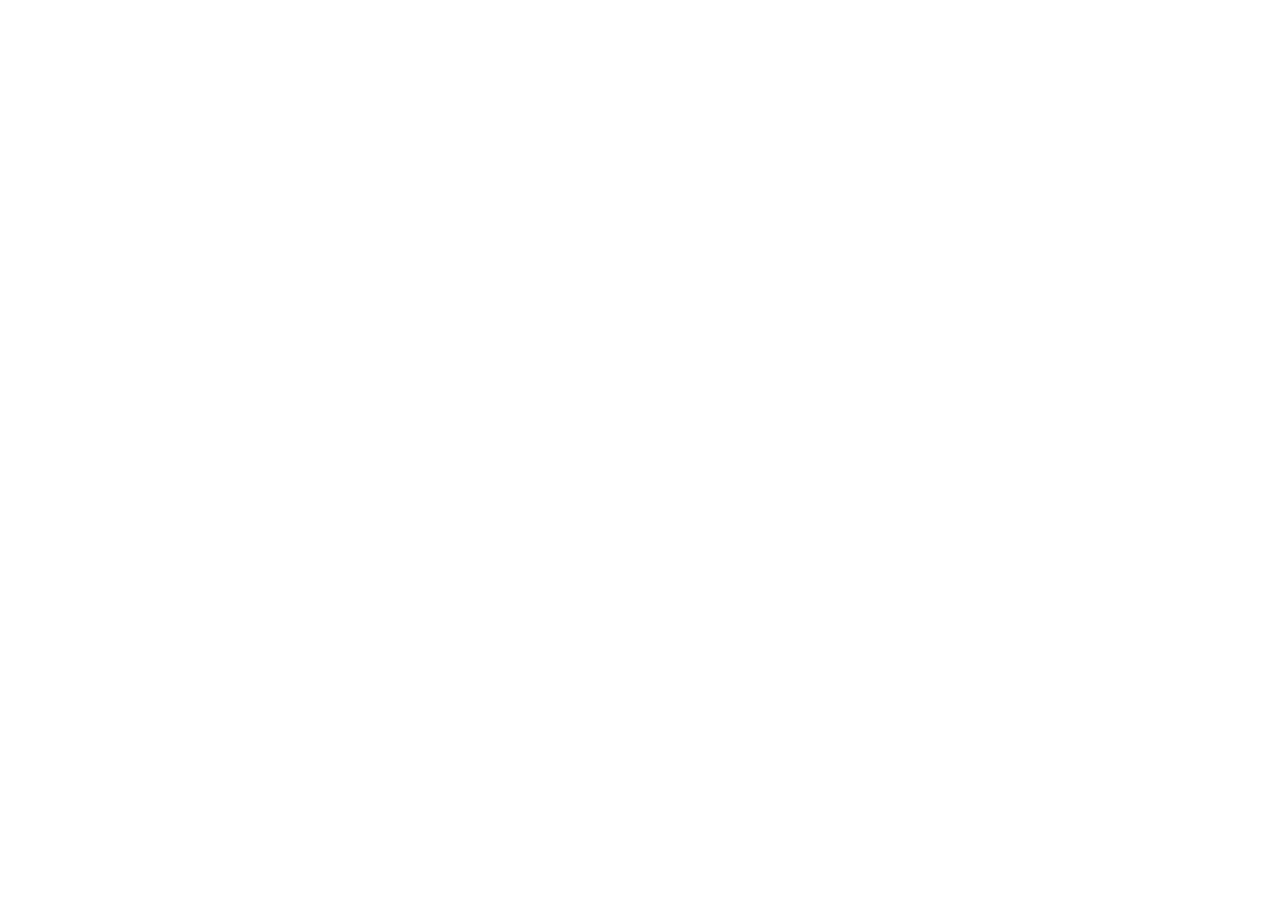
==== commit 1004b2d2: "Add files via upload" ====
--- a/index.html
+++ b/index.html
@@ -11,11 +11,11 @@
     <link rel="preconnect" href="https://fonts.googleapis.com" />
     <link rel="preconnect" href="https://fonts.gstatic.com" crossorigin />
     <link
-      href="https://fonts.googleapis.com/css2?family=Archivo:ital,wdth,wght@0,62..125,100..900;1,62..125,100..900&family=IBM+Plex+Mono:wght@400;500;600&display=swap"
+      href="https://fonts.googleapis.com/css2?family=Archivo:ital,wdth,wght@0,62..125,100..900;1,62..125,100..900&family=IBM+Plex+Mono:wght@400;500;600&family=Noto+Sans+Thai:wght@300;400;500;600;700&display=swap"
       rel="stylesheet"
     />
-    <script type="module" crossorigin src="/assets/index-BDuM1C6p.js"></script>
-    <link rel="stylesheet" crossorigin href="/assets/index-BKSwe9id.css">
+    <script type="module" crossorigin src="/assets/index-DH0asVZ6.js"></script>
+    <link rel="stylesheet" crossorigin href="/assets/index-B-ERWFTb.css">
   </head>
   <body>
     <div id="root"></div>
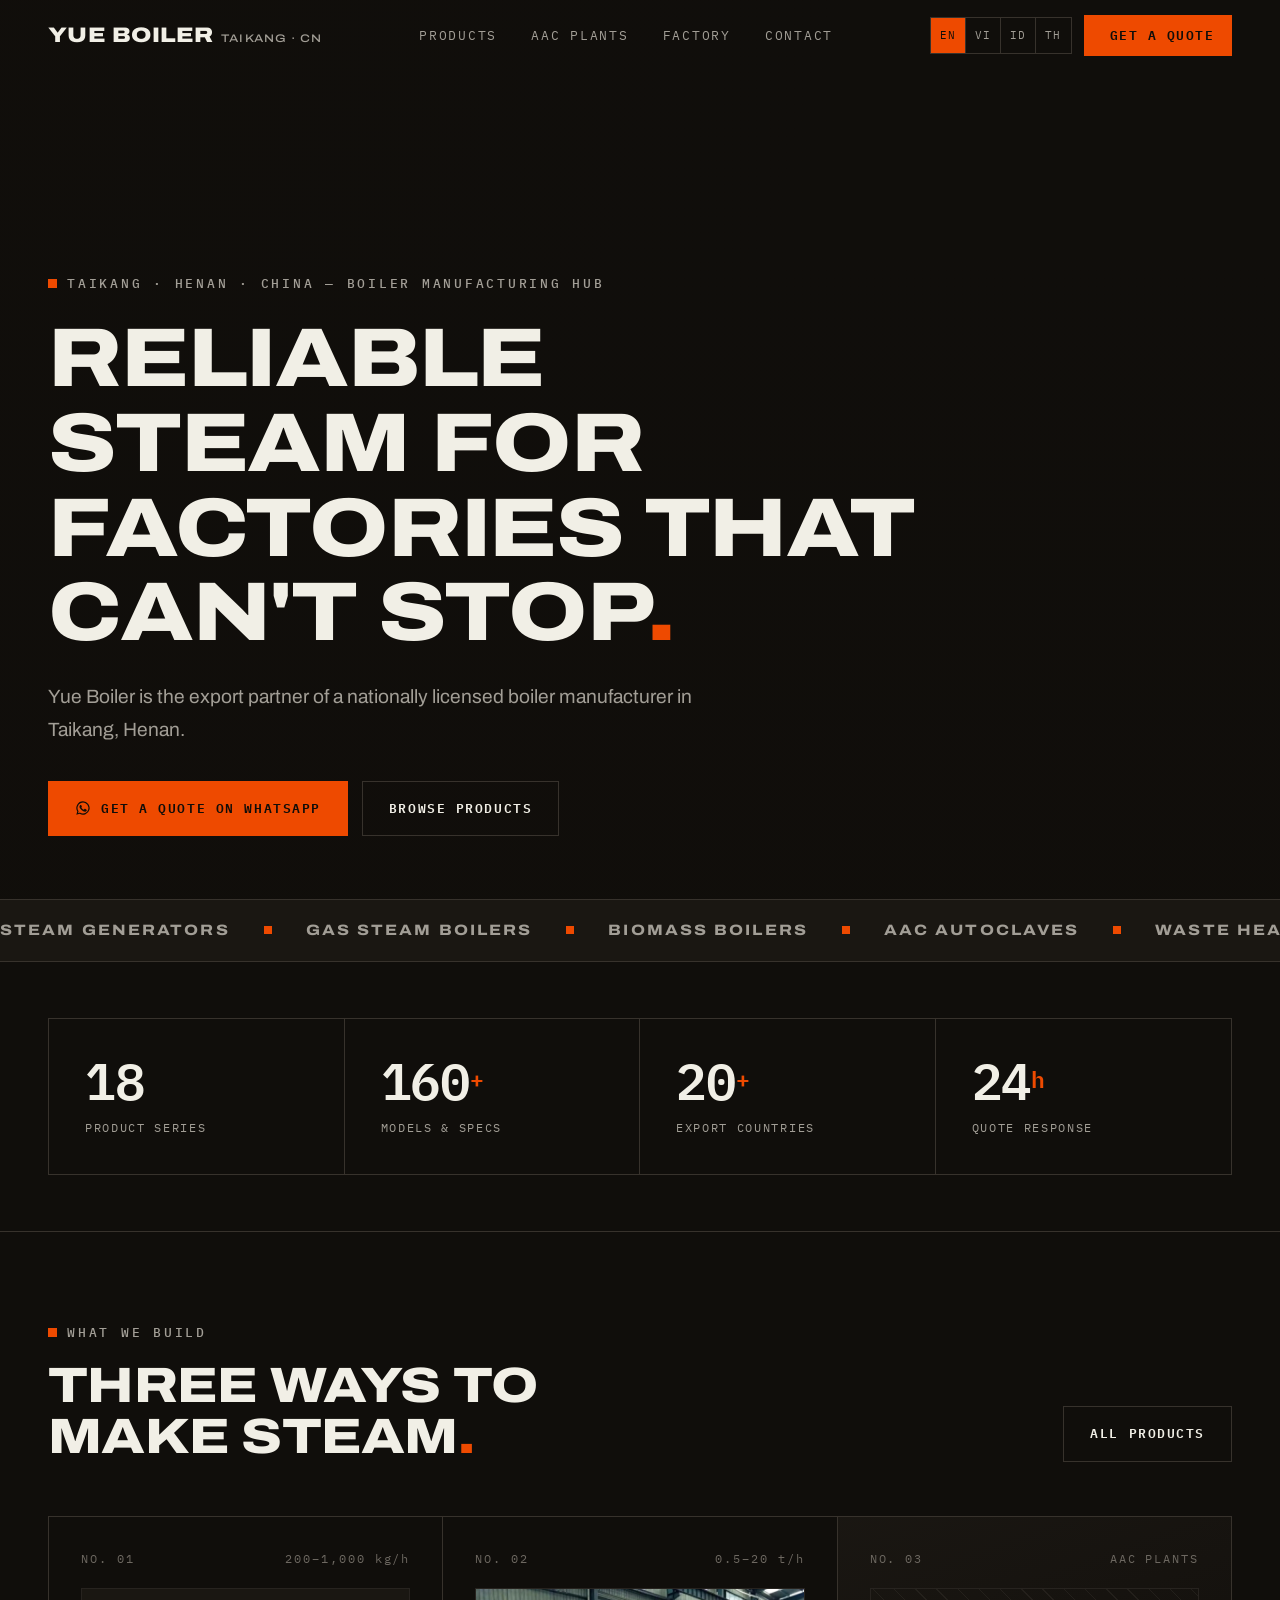
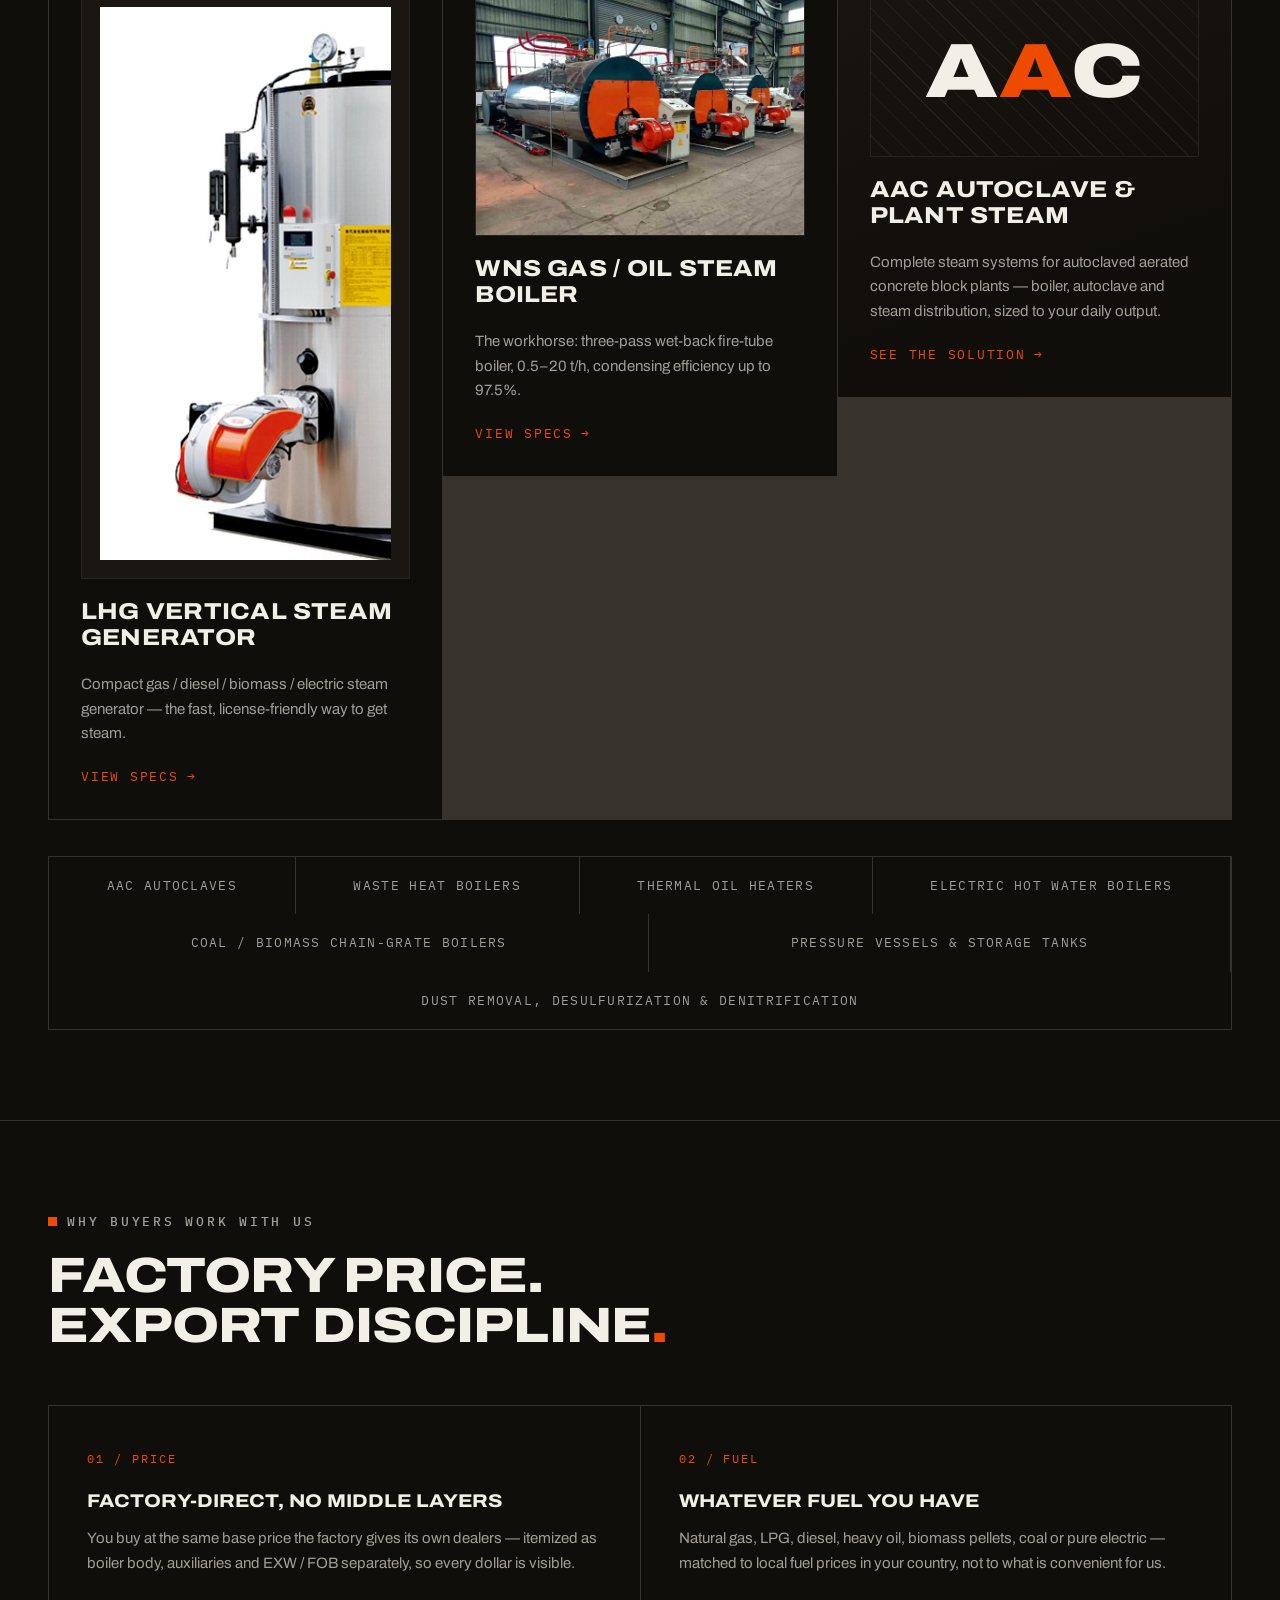
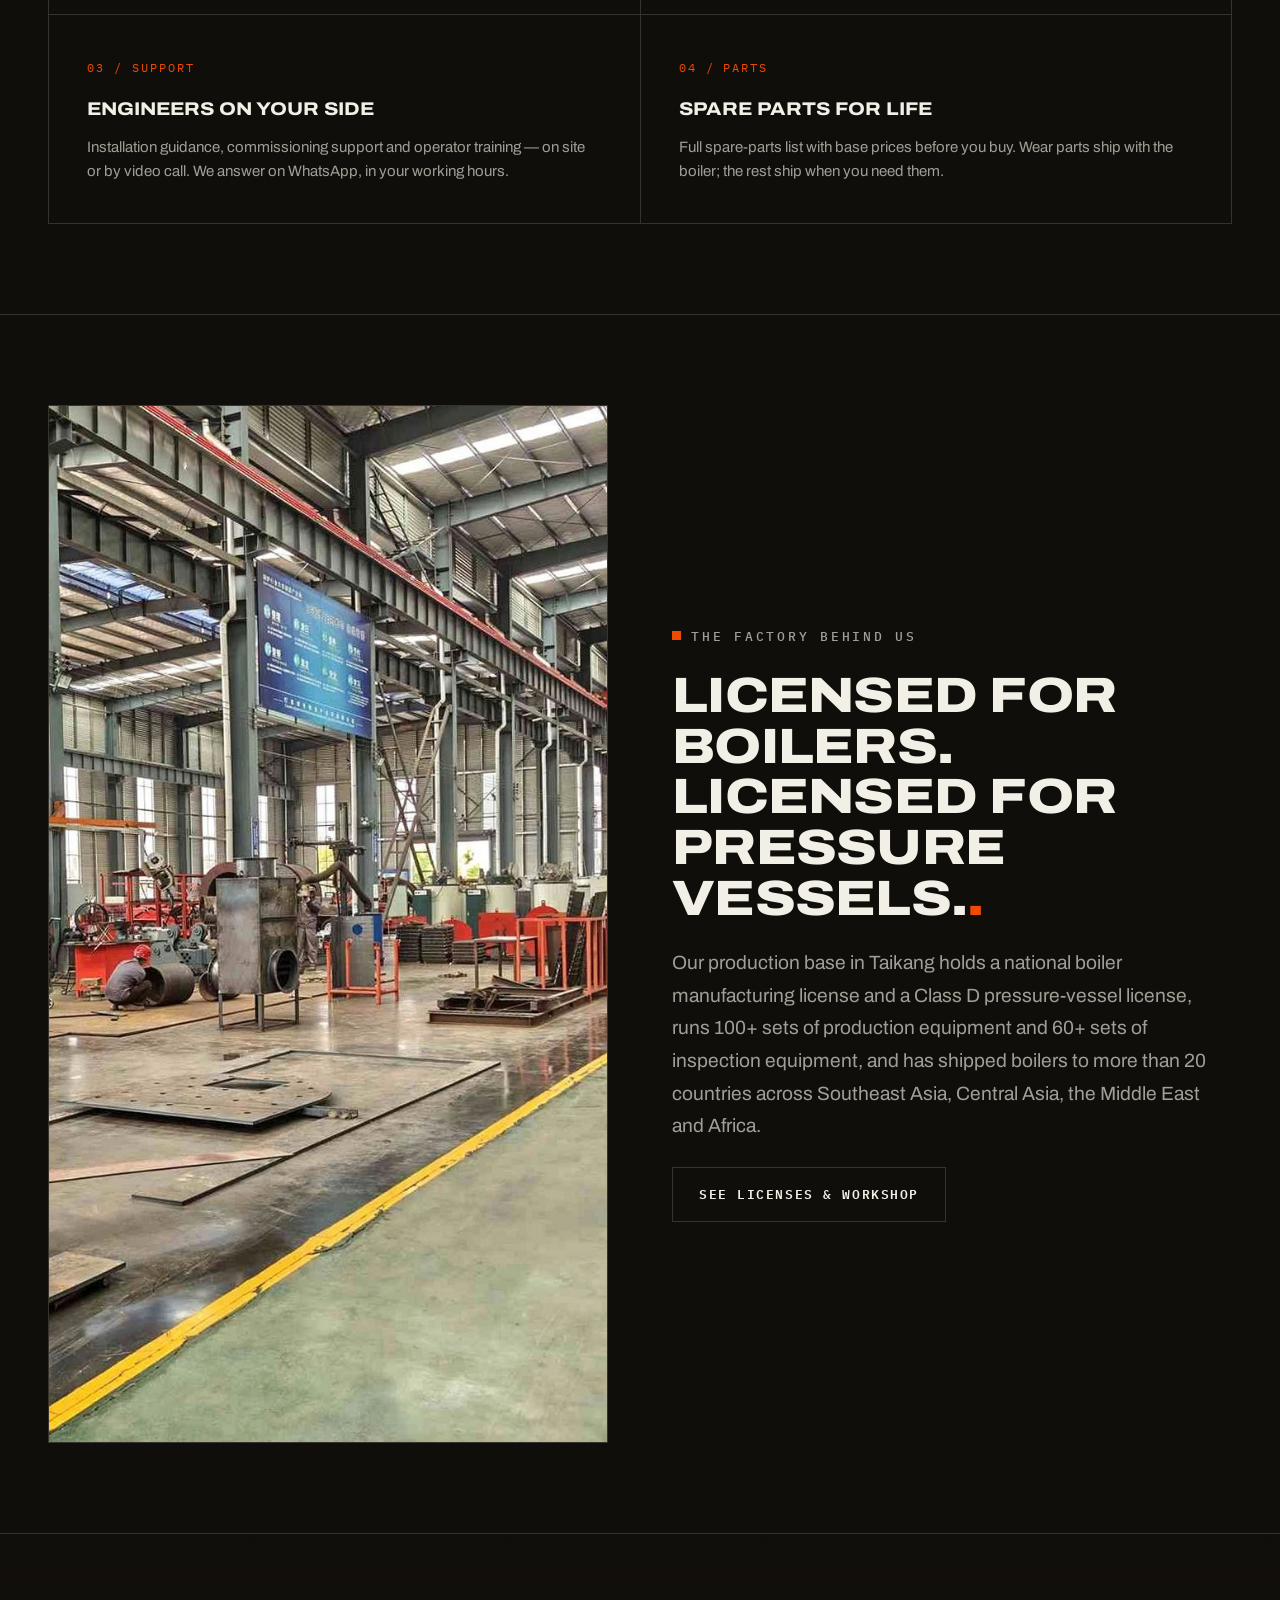
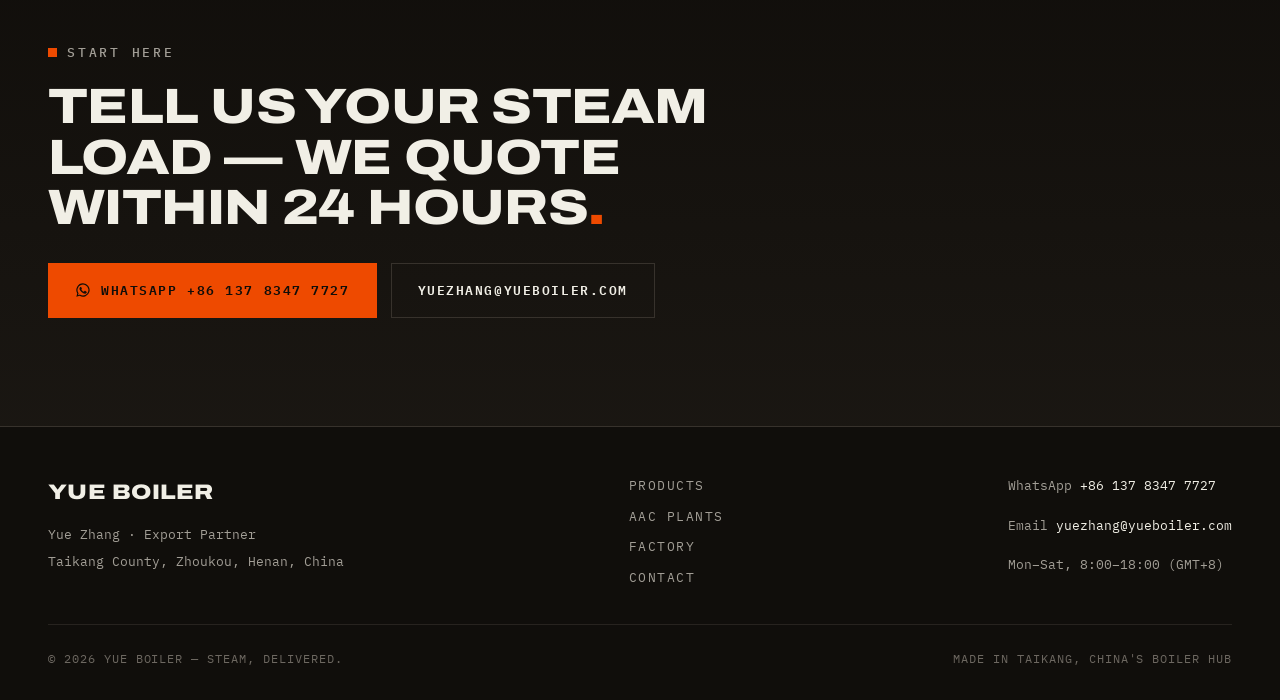
==== commit e54ed447: "手机端封面：新增竖版 hero-mobile.jpg，首页按屏宽自动切换" ====
--- a/index.html
+++ b/index.html
@@ -16,8 +16,73 @@
     />
     <script type="module" crossorigin src="/assets/index-DH0asVZ6.js"></script>
     <link rel="stylesheet" crossorigin href="/assets/index-B-ERWFTb.css">
+    <style id="mobile-hero-tune">
+      @media (max-width: 820px) {
+        .brand .reg { display: none; }
+        .brand { font-size: 18px; }
+        .lang-switch { border: 0; }
+        .lang-switch a:not(.on) { display: none; }
+        .lang-switch a.on { padding: 7px 11px; font-size: 10px; letter-spacing: .08em; }
+        .hero-content { padding-bottom: 30px; }
+        .hero-content .kicker { font-size: 9px; letter-spacing: .18em; margin-bottom: 8px; }
+        .hero-content h1.display {
+          font-size: 33px !important;
+          line-height: 1.0 !important;
+          margin-top: 10px !important;
+          max-width: 18ch !important;
+          letter-spacing: -.015em;
+        }
+        .hero-content p:not(.kicker) {
+          font-size: 13px !important;
+          line-height: 1.45 !important;
+          max-width: 34ch;
+          margin-top: 12px !important;
+          display: -webkit-box;
+          -webkit-line-clamp: 3;
+          -webkit-box-orient: vertical;
+          overflow: hidden;
+        }
+        .hero-actions { margin-top: 14px !important; }
+        .hero-actions > *:nth-child(2) { display: none !important; }
+      }
+    </style>
   </head>
   <body>
     <div id="root"></div>
+    <script>
+      (function () {
+        var MQ = window.matchMedia('(max-width: 820px)');
+        var MOBILE = '/images/hero-mobile.jpg';
+        var DESKTOP = '/images/hero.jpg';
+        function swap() {
+          var img = document.querySelector('.hero-media img');
+          if (!img) return;
+          var want = MQ.matches ? MOBILE : DESKTOP;
+          if (img.getAttribute('src') !== want) {
+            img.setAttribute('src', want);
+            img.style.opacity = '1';
+          }
+          var lede = document.querySelector('.hero-content p:not(.kicker)');
+          if (lede && MQ.matches && !lede.dataset.trimmed) {
+            var t = (lede.textContent || '').trim();
+            var m = t.match(/^[^.]{40,}\./);
+            if (m) { lede.textContent = m[0]; }
+            lede.dataset.trimmed = '1';
+          }
+        }
+        function boot() {
+          swap();
+          var root = document.getElementById('root');
+          if (root) {
+            var mo = new MutationObserver(swap);
+            mo.observe(root, { childList: true, subtree: true });
+            setTimeout(function () { mo.disconnect(); }, 8000);
+          }
+          MQ.addEventListener('change', swap);
+        }
+        if (document.readyState === 'loading') document.addEventListener('DOMContentLoaded', boot);
+        else boot();
+      })();
+    </script>
   </body>
 </html>
--- a/assets/index-B-ERWFTb.css
+++ b/assets/index-B-ERWFTb.css
@@ -0,0 +1 @@
+*,:before,:after{--tw-border-spacing-x: 0;--tw-border-spacing-y: 0;--tw-translate-x: 0;--tw-translate-y: 0;--tw-rotate: 0;--tw-skew-x: 0;--tw-skew-y: 0;--tw-scale-x: 1;--tw-scale-y: 1;--tw-pan-x: ;--tw-pan-y: ;--tw-pinch-zoom: ;--tw-scroll-snap-strictness: proximity;--tw-gradient-from-position: ;--tw-gradient-via-position: ;--tw-gradient-to-position: ;--tw-ordinal: ;--tw-slashed-zero: ;--tw-numeric-figure: ;--tw-numeric-spacing: ;--tw-numeric-fraction: ;--tw-ring-inset: ;--tw-ring-offset-width: 0px;--tw-ring-offset-color: #fff;--tw-ring-color: rgb(59 130 246 / .5);--tw-ring-offset-shadow: 0 0 #0000;--tw-ring-shadow: 0 0 #0000;--tw-shadow: 0 0 #0000;--tw-shadow-colored: 0 0 #0000;--tw-blur: ;--tw-brightness: ;--tw-contrast: ;--tw-grayscale: ;--tw-hue-rotate: ;--tw-invert: ;--tw-saturate: ;--tw-sepia: ;--tw-drop-shadow: ;--tw-backdrop-blur: ;--tw-backdrop-brightness: ;--tw-backdrop-contrast: ;--tw-backdrop-grayscale: ;--tw-backdrop-hue-rotate: ;--tw-backdrop-invert: ;--tw-backdrop-opacity: ;--tw-backdrop-saturate: ;--tw-backdrop-sepia: ;--tw-contain-size: ;--tw-contain-layout: ;--tw-contain-paint: ;--tw-contain-style: }::backdrop{--tw-border-spacing-x: 0;--tw-border-spacing-y: 0;--tw-translate-x: 0;--tw-translate-y: 0;--tw-rotate: 0;--tw-skew-x: 0;--tw-skew-y: 0;--tw-scale-x: 1;--tw-scale-y: 1;--tw-pan-x: ;--tw-pan-y: ;--tw-pinch-zoom: ;--tw-scroll-snap-strictness: proximity;--tw-gradient-from-position: ;--tw-gradient-via-position: ;--tw-gradient-to-position: ;--tw-ordinal: ;--tw-slashed-zero: ;--tw-numeric-figure: ;--tw-numeric-spacing: ;--tw-numeric-fraction: ;--tw-ring-inset: ;--tw-ring-offset-width: 0px;--tw-ring-offset-color: #fff;--tw-ring-color: rgb(59 130 246 / .5);--tw-ring-offset-shadow: 0 0 #0000;--tw-ring-shadow: 0 0 #0000;--tw-shadow: 0 0 #0000;--tw-shadow-colored: 0 0 #0000;--tw-blur: ;--tw-brightness: ;--tw-contrast: ;--tw-grayscale: ;--tw-hue-rotate: ;--tw-invert: ;--tw-saturate: ;--tw-sepia: ;--tw-drop-shadow: ;--tw-backdrop-blur: ;--tw-backdrop-brightness: ;--tw-backdrop-contrast: ;--tw-backdrop-grayscale: ;--tw-backdrop-hue-rotate: ;--tw-backdrop-invert: ;--tw-backdrop-opacity: ;--tw-backdrop-saturate: ;--tw-backdrop-sepia: ;--tw-contain-size: ;--tw-contain-layout: ;--tw-contain-paint: ;--tw-contain-style: }*,:before,:after{box-sizing:border-box;border-width:0;border-style:solid;border-color:#e5e7eb}:before,:after{--tw-content: ""}html,:host{line-height:1.5;-webkit-text-size-adjust:100%;-moz-tab-size:4;-o-tab-size:4;tab-size:4;font-family:ui-sans-serif,system-ui,sans-serif,"Apple Color Emoji","Segoe UI Emoji",Segoe UI Symbol,"Noto Color Emoji";font-feature-settings:normal;font-variation-settings:normal;-webkit-tap-highlight-color:transparent}body{margin:0;line-height:inherit}hr{height:0;color:inherit;border-top-width:1px}abbr:where([title]){-webkit-text-decoration:underline dotted;text-decoration:underline dotted}h1,h2,h3,h4,h5,h6{font-size:inherit;font-weight:inherit}a{color:inherit;text-decoration:inherit}b,strong{font-weight:bolder}code,kbd,samp,pre{font-family:ui-monospace,SFMono-Regular,Menlo,Monaco,Consolas,Liberation Mono,Courier New,monospace;font-feature-settings:normal;font-variation-settings:normal;font-size:1em}small{font-size:80%}sub,sup{font-size:75%;line-height:0;position:relative;vertical-align:baseline}sub{bottom:-.25em}sup{top:-.5em}table{text-indent:0;border-color:inherit;border-collapse:collapse}button,input,optgroup,select,textarea{font-family:inherit;font-feature-settings:inherit;font-variation-settings:inherit;font-size:100%;font-weight:inherit;line-height:inherit;letter-spacing:inherit;color:inherit;margin:0;padding:0}button,select{text-transform:none}button,input:where([type=button]),input:where([type=reset]),input:where([type=submit]){-webkit-appearance:button;background-color:transparent;background-image:none}:-moz-focusring{outline:auto}:-moz-ui-invalid{box-shadow:none}progress{vertical-align:baseline}::-webkit-inner-spin-button,::-webkit-outer-spin-button{height:auto}[type=search]{-webkit-appearance:textfield;outline-offset:-2px}::-webkit-search-decoration{-webkit-appearance:none}::-webkit-file-upload-button{-webkit-appearance:button;font:inherit}summary{display:list-item}blockquote,dl,dd,h1,h2,h3,h4,h5,h6,hr,figure,p,pre{margin:0}fieldset{margin:0;padding:0}legend{padding:0}ol,ul,menu{list-style:none;margin:0;padding:0}dialog{padding:0}textarea{resize:vertical}input::-moz-placeholder,textarea::-moz-placeholder{opacity:1;color:#9ca3af}input::placeholder,textarea::placeholder{opacity:1;color:#9ca3af}button,[role=button]{cursor:pointer}:disabled{cursor:default}img,svg,video,canvas,audio,iframe,embed,object{display:block;vertical-align:middle}img,video{max-width:100%;height:auto}[hidden]:where(:not([hidden=until-found])){display:none}.container{width:100%}@media(min-width:640px){.container{max-width:640px}}@media(min-width:768px){.container{max-width:768px}}@media(min-width:1024px){.container{max-width:1024px}}@media(min-width:1280px){.container{max-width:1280px}}@media(min-width:1536px){.container{max-width:1536px}}.sr-only{position:absolute;width:1px;height:1px;padding:0;margin:-1px;overflow:hidden;clip:rect(0,0,0,0);white-space:nowrap;border-width:0}.pointer-events-none{pointer-events:none}.visible{visibility:visible}.invisible{visibility:hidden}.fixed{position:fixed}.absolute{position:absolute}.relative{position:relative}.inset-0{inset:0}.inset-x-0{left:0;right:0}.inset-y-0{top:0;bottom:0}.-bottom-12{bottom:-3rem}.-left-12{left:-3rem}.-right-12{right:-3rem}.-top-12{top:-3rem}.bottom-0{bottom:0}.left-0{left:0}.left-1\/2{left:50%}.left-2{left:.5rem}.left-\[50\%\]{left:50%}.right-0{right:0}.right-1{right:.25rem}.right-2{right:.5rem}.right-3{right:.75rem}.right-4{right:1rem}.top-0{top:0}.top-1\.5{top:.375rem}.top-1\/2{top:50%}.top-3\.5{top:.875rem}.top-4{top:1rem}.top-\[1px\]{top:1px}.top-\[50\%\]{top:50%}.top-\[60\%\]{top:60%}.top-full{top:100%}.isolate{isolation:isolate}.z-10{z-index:10}.z-20{z-index:20}.z-50{z-index:50}.z-\[1\]{z-index:1}.order-first{order:-9999}.order-last{order:9999}.col-start-2{grid-column-start:2}.row-span-2{grid-row:span 2 / span 2}.row-start-1{grid-row-start:1}.\!m-0{margin:0!important}.-mx-1{margin-left:-.25rem;margin-right:-.25rem}.-my-2{margin-top:-.5rem;margin-bottom:-.5rem}.mx-2{margin-left:.5rem;margin-right:.5rem}.mx-3\.5{margin-left:.875rem;margin-right:.875rem}.mx-auto{margin-left:auto;margin-right:auto}.my-0{margin-top:0;margin-bottom:0}.my-0\.5{margin-top:.125rem;margin-bottom:.125rem}.my-1{margin-top:.25rem;margin-bottom:.25rem}.-ml-4{margin-left:-1rem}.-mt-4{margin-top:-1rem}.mb-2{margin-bottom:.5rem}.mb-3{margin-bottom:.75rem}.ml-1{margin-left:.25rem}.ml-4{margin-left:1rem}.ml-auto{margin-left:auto}.mt-1\.5{margin-top:.375rem}.mt-2{margin-top:.5rem}.mt-4{margin-top:1rem}.mt-auto{margin-top:auto}.line-clamp-1{overflow:hidden;display:-webkit-box;-webkit-box-orient:vertical;-webkit-line-clamp:1}.line-clamp-2{overflow:hidden;display:-webkit-box;-webkit-box-orient:vertical;-webkit-line-clamp:2}.block{display:block}.flex{display:flex}.inline-flex{display:inline-flex}.table{display:table}.table-caption{display:table-caption}.table-cell{display:table-cell}.table-row{display:table-row}.grid{display:grid}.hidden{display:none}.aspect-square{aspect-ratio:1 / 1}.aspect-video{aspect-ratio:16 / 9}.size-10{width:2.5rem;height:2.5rem}.size-2{width:.5rem;height:.5rem}.size-2\.5{width:.625rem;height:.625rem}.size-3{width:.75rem;height:.75rem}.size-3\.5{width:.875rem;height:.875rem}.size-4{width:1rem;height:1rem}.size-6{width:1.5rem;height:1.5rem}.size-7{width:1.75rem;height:1.75rem}.size-8{width:2rem;height:2rem}.size-9{width:2.25rem;height:2.25rem}.size-auto{width:auto;height:auto}.size-full{width:100%;height:100%}.h-1\.5{height:.375rem}.h-10{height:2.5rem}.h-12{height:3rem}.h-2{height:.5rem}.h-2\.5{height:.625rem}.h-4{height:1rem}.h-5{height:1.25rem}.h-6{height:1.5rem}.h-7{height:1.75rem}.h-8{height:2rem}.h-9{height:2.25rem}.h-\[1\.15rem\]{height:1.15rem}.h-\[calc\(100\%-1px\)\]{height:calc(100% - 1px)}.h-\[var\(--radix-navigation-menu-viewport-height\)\]{height:var(--radix-navigation-menu-viewport-height)}.h-\[var\(--radix-select-trigger-height\)\]{height:var(--radix-select-trigger-height)}.h-auto{height:auto}.h-full{height:100%}.h-px{height:1px}.h-svh{height:100svh}.max-h-\[300px\]{max-height:300px}.min-h-0{min-height:0px}.min-h-16{min-height:4rem}.min-h-4{min-height:1rem}.min-h-svh{min-height:100svh}.w-0{width:0px}.w-1{width:.25rem}.w-2{width:.5rem}.w-2\.5{width:.625rem}.w-3{width:.75rem}.w-3\/4{width:75%}.w-4{width:1rem}.w-5{width:1.25rem}.w-64{width:16rem}.w-72{width:18rem}.w-8{width:2rem}.w-9{width:2.25rem}.w-\[100px\]{width:100px}.w-auto{width:auto}.w-fit{width:-moz-fit-content;width:fit-content}.w-full{width:100%}.w-max{width:-moz-max-content;width:max-content}.w-px{width:1px}.min-w-0{min-width:0px}.min-w-10{min-width:2.5rem}.min-w-5{min-width:1.25rem}.min-w-8{min-width:2rem}.min-w-9{min-width:2.25rem}.min-w-\[12rem\]{min-width:12rem}.min-w-\[8rem\]{min-width:8rem}.min-w-\[var\(--radix-select-trigger-width\)\]{min-width:var(--radix-select-trigger-width)}.max-w-\[calc\(100\%-2rem\)\]{max-width:calc(100% - 2rem)}.max-w-max{max-width:-moz-max-content;max-width:max-content}.max-w-sm{max-width:24rem}.flex-1{flex:1 1 0%}.shrink-0{flex-shrink:0}.grow{flex-grow:1}.grow-0{flex-grow:0}.basis-full{flex-basis:100%}.caption-bottom{caption-side:bottom}.border-collapse{border-collapse:collapse}.-translate-x-1\/2{--tw-translate-x: -50%;transform:translate(var(--tw-translate-x),var(--tw-translate-y)) rotate(var(--tw-rotate)) skew(var(--tw-skew-x)) skewY(var(--tw-skew-y)) scaleX(var(--tw-scale-x)) scaleY(var(--tw-scale-y))}.-translate-x-px{--tw-translate-x: -1px;transform:translate(var(--tw-translate-x),var(--tw-translate-y)) rotate(var(--tw-rotate)) skew(var(--tw-skew-x)) skewY(var(--tw-skew-y)) scaleX(var(--tw-scale-x)) scaleY(var(--tw-scale-y))}.-translate-y-1\/2{--tw-translate-y: -50%;transform:translate(var(--tw-translate-x),var(--tw-translate-y)) rotate(var(--tw-rotate)) skew(var(--tw-skew-x)) skewY(var(--tw-skew-y)) scaleX(var(--tw-scale-x)) scaleY(var(--tw-scale-y))}.translate-x-\[-50\%\]{--tw-translate-x: -50%;transform:translate(var(--tw-translate-x),var(--tw-translate-y)) rotate(var(--tw-rotate)) skew(var(--tw-skew-x)) skewY(var(--tw-skew-y)) scaleX(var(--tw-scale-x)) scaleY(var(--tw-scale-y))}.translate-x-px{--tw-translate-x: 1px;transform:translate(var(--tw-translate-x),var(--tw-translate-y)) rotate(var(--tw-rotate)) skew(var(--tw-skew-x)) skewY(var(--tw-skew-y)) scaleX(var(--tw-scale-x)) scaleY(var(--tw-scale-y))}.translate-y-0\.5{--tw-translate-y: .125rem;transform:translate(var(--tw-translate-x),var(--tw-translate-y)) rotate(var(--tw-rotate)) skew(var(--tw-skew-x)) skewY(var(--tw-skew-y)) scaleX(var(--tw-scale-x)) scaleY(var(--tw-scale-y))}.translate-y-\[-50\%\]{--tw-translate-y: -50%;transform:translate(var(--tw-translate-x),var(--tw-translate-y)) rotate(var(--tw-rotate)) skew(var(--tw-skew-x)) skewY(var(--tw-skew-y)) scaleX(var(--tw-scale-x)) scaleY(var(--tw-scale-y))}.translate-y-\[calc\(-50\%_-_2px\)\]{--tw-translate-y: calc(-50% - 2px) ;transform:translate(var(--tw-translate-x),var(--tw-translate-y)) rotate(var(--tw-rotate)) skew(var(--tw-skew-x)) skewY(var(--tw-skew-y)) scaleX(var(--tw-scale-x)) scaleY(var(--tw-scale-y))}.rotate-45{--tw-rotate: 45deg;transform:translate(var(--tw-translate-x),var(--tw-translate-y)) rotate(var(--tw-rotate)) skew(var(--tw-skew-x)) skewY(var(--tw-skew-y)) scaleX(var(--tw-scale-x)) scaleY(var(--tw-scale-y))}.rotate-90{--tw-rotate: 90deg;transform:translate(var(--tw-translate-x),var(--tw-translate-y)) rotate(var(--tw-rotate)) skew(var(--tw-skew-x)) skewY(var(--tw-skew-y)) scaleX(var(--tw-scale-x)) scaleY(var(--tw-scale-y))}.transform{transform:translate(var(--tw-translate-x),var(--tw-translate-y)) rotate(var(--tw-rotate)) skew(var(--tw-skew-x)) skewY(var(--tw-skew-y)) scaleX(var(--tw-scale-x)) scaleY(var(--tw-scale-y))}@keyframes caret-blink{0%,70%,to{opacity:1}20%,50%{opacity:0}}.animate-caret-blink{animation:caret-blink 1.25s ease-out infinite}@keyframes pulse{50%{opacity:.5}}.animate-pulse{animation:pulse 2s cubic-bezier(.4,0,.6,1) infinite}@keyframes spin{to{transform:rotate(360deg)}}.animate-spin{animation:spin 1s linear infinite}.cursor-default{cursor:default}.cursor-text{cursor:text}.touch-none{touch-action:none}.select-none{-webkit-user-select:none;-moz-user-select:none;user-select:none}.resize-none{resize:none}.scroll-my-1{scroll-margin-top:.25rem;scroll-margin-bottom:.25rem}.scroll-py-1{scroll-padding-top:.25rem;scroll-padding-bottom:.25rem}.list-disc{list-style-type:disc}.list-none{list-style-type:none}.auto-rows-min{grid-auto-rows:min-content}.grid-cols-\[0_1fr\]{grid-template-columns:0 1fr}.grid-rows-\[auto_auto\]{grid-template-rows:auto auto}.flex-row{flex-direction:row}.flex-col{flex-direction:column}.flex-col-reverse{flex-direction:column-reverse}.flex-wrap{flex-wrap:wrap}.place-content-center{place-content:center}.items-start{align-items:flex-start}.items-end{align-items:flex-end}.items-center{align-items:center}.items-stretch{align-items:stretch}.justify-start{justify-content:flex-start}.justify-center{justify-content:center}.justify-between{justify-content:space-between}.justify-items-start{justify-items:start}.gap-0\.5{gap:.125rem}.gap-1{gap:.25rem}.gap-1\.5{gap:.375rem}.gap-2{gap:.5rem}.gap-2\.5{gap:.625rem}.gap-3{gap:.75rem}.gap-4{gap:1rem}.gap-6{gap:1.5rem}.gap-7{gap:1.75rem}.gap-\[--spacing\(var\(--gap\)\)\]{gap:var(--spacing(var(--gap)))}.gap-y-0\.5{row-gap:.125rem}.self-start{align-self:flex-start}.self-stretch{align-self:stretch}.justify-self-end{justify-self:end}.overflow-auto{overflow:auto}.overflow-hidden{overflow:hidden}.overflow-x-auto{overflow-x:auto}.overflow-y-auto{overflow-y:auto}.overflow-x-hidden{overflow-x:hidden}.whitespace-nowrap{white-space:nowrap}.text-balance{text-wrap:balance}.break-words{overflow-wrap:break-word}.rounded-\[2px\]{border-radius:2px}.rounded-\[4px\]{border-radius:4px}.rounded-\[calc\(var\(--radius\)-5px\)\]{border-radius:calc(var(--radius) - 5px)}.rounded-\[inherit\]{border-radius:inherit}.rounded-full{border-radius:9999px}.rounded-lg{border-radius:var(--radius)}.rounded-md{border-radius:calc(var(--radius) - 2px)}.rounded-none{border-radius:0}.rounded-sm{border-radius:calc(var(--radius) - 4px)}.rounded-xl{border-radius:calc(var(--radius) + 4px)}.rounded-xs{border-radius:calc(var(--radius) - 6px)}.rounded-l-md{border-top-left-radius:calc(var(--radius) - 2px);border-bottom-left-radius:calc(var(--radius) - 2px)}.rounded-r-md{border-top-right-radius:calc(var(--radius) - 2px);border-bottom-right-radius:calc(var(--radius) - 2px)}.rounded-tl-sm{border-top-left-radius:calc(var(--radius) - 4px)}.border{border-width:1px}.border-0{border-width:0px}.border-\[1\.5px\]{border-width:1.5px}.border-y{border-top-width:1px;border-bottom-width:1px}.border-b{border-bottom-width:1px}.border-l{border-left-width:1px}.border-r{border-right-width:1px}.border-t{border-top-width:1px}.border-dashed{border-style:dashed}.border-border{border-color:hsl(var(--border))}.border-border\/50{border-color:hsl(var(--border) / .5)}.border-input{border-color:hsl(var(--input))}.border-primary{border-color:hsl(var(--primary))}.border-sidebar-border{border-color:hsl(var(--sidebar-border))}.border-transparent{border-color:transparent}.border-l-transparent{border-left-color:transparent}.border-t-transparent{border-top-color:transparent}.bg-accent{background-color:hsl(var(--accent))}.bg-background{background-color:hsl(var(--background))}.bg-black\/50{background-color:#00000080}.bg-border{background-color:hsl(var(--border))}.bg-card{background-color:hsl(var(--card))}.bg-destructive{--tw-bg-opacity: 1;background-color:hsl(var(--destructive) / var(--tw-bg-opacity, 1))}.bg-foreground{background-color:hsl(var(--foreground))}.bg-input{background-color:hsl(var(--input))}.bg-muted{background-color:hsl(var(--muted))}.bg-muted\/50{background-color:hsl(var(--muted) / .5)}.bg-popover{background-color:hsl(var(--popover))}.bg-primary{background-color:hsl(var(--primary))}.bg-primary\/20{background-color:hsl(var(--primary) / .2)}.bg-secondary{background-color:hsl(var(--secondary))}.bg-sidebar{background-color:hsl(var(--sidebar-background))}.bg-sidebar-border{background-color:hsl(var(--sidebar-border))}.bg-transparent{background-color:transparent}.bg-white{--tw-bg-opacity: 1;background-color:rgb(255 255 255 / var(--tw-bg-opacity, 1))}.fill-current{fill:currentColor}.fill-foreground{fill:hsl(var(--foreground))}.fill-primary{fill:hsl(var(--primary))}.p-0{padding:0}.p-1{padding:.25rem}.p-2{padding:.5rem}.p-3{padding:.75rem}.p-4{padding:1rem}.p-6{padding:1.5rem}.p-\[3px\]{padding:3px}.p-px{padding:1px}.px-1{padding-left:.25rem;padding-right:.25rem}.px-1\.5{padding-left:.375rem;padding-right:.375rem}.px-2{padding-left:.5rem;padding-right:.5rem}.px-2\.5{padding-left:.625rem;padding-right:.625rem}.px-3{padding-left:.75rem;padding-right:.75rem}.px-4{padding-left:1rem;padding-right:1rem}.px-6{padding-left:1.5rem;padding-right:1.5rem}.py-0\.5{padding-top:.125rem;padding-bottom:.125rem}.py-1{padding-top:.25rem;padding-bottom:.25rem}.py-1\.5{padding-top:.375rem;padding-bottom:.375rem}.py-2{padding-top:.5rem;padding-bottom:.5rem}.py-3{padding-top:.75rem;padding-bottom:.75rem}.py-4{padding-top:1rem;padding-bottom:1rem}.py-6{padding-top:1.5rem;padding-bottom:1.5rem}.pb-3{padding-bottom:.75rem}.pb-4{padding-bottom:1rem}.pl-2{padding-left:.5rem}.pl-3{padding-left:.75rem}.pl-4{padding-left:1rem}.pl-8{padding-left:2rem}.pr-1{padding-right:.25rem}.pr-2{padding-right:.5rem}.pr-2\.5{padding-right:.625rem}.pr-3{padding-right:.75rem}.pr-8{padding-right:2rem}.pt-0{padding-top:0}.pt-3{padding-top:.75rem}.pt-4{padding-top:1rem}.text-left{text-align:left}.text-center{text-align:center}.align-middle{vertical-align:middle}.font-mono{font-family:ui-monospace,SFMono-Regular,Menlo,Monaco,Consolas,Liberation Mono,Courier New,monospace}.font-sans{font-family:ui-sans-serif,system-ui,sans-serif,"Apple Color Emoji","Segoe UI Emoji",Segoe UI Symbol,"Noto Color Emoji"}.text-\[0\.8rem\]{font-size:.8rem}.text-base{font-size:1rem;line-height:1.5rem}.text-lg{font-size:1.125rem;line-height:1.75rem}.text-sm{font-size:.875rem;line-height:1.25rem}.text-sm\/relaxed{font-size:.875rem;line-height:1.625}.text-xs{font-size:.75rem;line-height:1rem}.font-medium{font-weight:500}.font-normal{font-weight:400}.font-semibold{font-weight:600}.uppercase{text-transform:uppercase}.tabular-nums{--tw-numeric-spacing: tabular-nums;font-variant-numeric:var(--tw-ordinal) var(--tw-slashed-zero) var(--tw-numeric-figure) var(--tw-numeric-spacing) var(--tw-numeric-fraction)}.leading-none{line-height:1}.leading-normal{line-height:1.5}.leading-snug{line-height:1.375}.tracking-tight{letter-spacing:-.025em}.tracking-widest{letter-spacing:.1em}.text-accent-foreground{color:hsl(var(--accent-foreground))}.text-background{color:hsl(var(--background))}.text-card-foreground{color:hsl(var(--card-foreground))}.text-current{color:currentColor}.text-destructive{--tw-text-opacity: 1;color:hsl(var(--destructive) / var(--tw-text-opacity, 1))}.text-foreground{color:hsl(var(--foreground))}.text-muted-foreground{color:hsl(var(--muted-foreground))}.text-popover-foreground{color:hsl(var(--popover-foreground))}.text-primary{color:hsl(var(--primary))}.text-primary-foreground{color:hsl(var(--primary-foreground))}.text-secondary-foreground{color:hsl(var(--secondary-foreground))}.text-sidebar-foreground{color:hsl(var(--sidebar-foreground))}.text-sidebar-foreground\/70{color:hsl(var(--sidebar-foreground) / .7)}.text-white{--tw-text-opacity: 1;color:rgb(255 255 255 / var(--tw-text-opacity, 1))}.underline-offset-4{text-underline-offset:4px}.opacity-0{opacity:0}.opacity-50{opacity:.5}.opacity-70{opacity:.7}.shadow{--tw-shadow: 0 1px 3px 0 rgb(0 0 0 / .1), 0 1px 2px -1px rgb(0 0 0 / .1);--tw-shadow-colored: 0 1px 3px 0 var(--tw-shadow-color), 0 1px 2px -1px var(--tw-shadow-color);box-shadow:var(--tw-ring-offset-shadow, 0 0 #0000),var(--tw-ring-shadow, 0 0 #0000),var(--tw-shadow)}.shadow-\[0_0_0_1px_hsl\(var\(--sidebar-border\)\)\]{--tw-shadow: 0 0 0 1px hsl(var(--sidebar-border));--tw-shadow-colored: 0 0 0 1px var(--tw-shadow-color);box-shadow:var(--tw-ring-offset-shadow, 0 0 #0000),var(--tw-ring-shadow, 0 0 #0000),var(--tw-shadow)}.shadow-lg{--tw-shadow: 0 10px 15px -3px rgb(0 0 0 / .1), 0 4px 6px -4px rgb(0 0 0 / .1);--tw-shadow-colored: 0 10px 15px -3px var(--tw-shadow-color), 0 4px 6px -4px var(--tw-shadow-color);box-shadow:var(--tw-ring-offset-shadow, 0 0 #0000),var(--tw-ring-shadow, 0 0 #0000),var(--tw-shadow)}.shadow-md{--tw-shadow: 0 4px 6px -1px rgb(0 0 0 / .1), 0 2px 4px -2px rgb(0 0 0 / .1);--tw-shadow-colored: 0 4px 6px -1px var(--tw-shadow-color), 0 2px 4px -2px var(--tw-shadow-color);box-shadow:var(--tw-ring-offset-shadow, 0 0 #0000),var(--tw-ring-shadow, 0 0 #0000),var(--tw-shadow)}.shadow-none{--tw-shadow: 0 0 #0000;--tw-shadow-colored: 0 0 #0000;box-shadow:var(--tw-ring-offset-shadow, 0 0 #0000),var(--tw-ring-shadow, 0 0 #0000),var(--tw-shadow)}.shadow-sm{--tw-shadow: 0 1px 2px 0 rgb(0 0 0 / .05);--tw-shadow-colored: 0 1px 2px 0 var(--tw-shadow-color);box-shadow:var(--tw-ring-offset-shadow, 0 0 #0000),var(--tw-ring-shadow, 0 0 #0000),var(--tw-shadow)}.shadow-xl{--tw-shadow: 0 20px 25px -5px rgb(0 0 0 / .1), 0 8px 10px -6px rgb(0 0 0 / .1);--tw-shadow-colored: 0 20px 25px -5px var(--tw-shadow-color), 0 8px 10px -6px var(--tw-shadow-color);box-shadow:var(--tw-ring-offset-shadow, 0 0 #0000),var(--tw-ring-shadow, 0 0 #0000),var(--tw-shadow)}.shadow-xs{--tw-shadow: 0 1px 2px 0 rgb(0 0 0 / .05);--tw-shadow-colored: 0 1px 2px 0 var(--tw-shadow-color);box-shadow:var(--tw-ring-offset-shadow, 0 0 #0000),var(--tw-ring-shadow, 0 0 #0000),var(--tw-shadow)}.outline-none{outline:2px solid transparent;outline-offset:2px}.outline{outline-style:solid}.ring-0{--tw-ring-offset-shadow: var(--tw-ring-inset) 0 0 0 var(--tw-ring-offset-width) var(--tw-ring-offset-color);--tw-ring-shadow: var(--tw-ring-inset) 0 0 0 calc(0px + var(--tw-ring-offset-width)) var(--tw-ring-color);box-shadow:var(--tw-ring-offset-shadow),var(--tw-ring-shadow),var(--tw-shadow, 0 0 #0000)}.ring-ring\/50{--tw-ring-color: hsl(var(--ring) / .5)}.ring-sidebar-ring{--tw-ring-color: hsl(var(--sidebar-ring))}.ring-offset-background{--tw-ring-offset-color: hsl(var(--background))}.filter{filter:var(--tw-blur) var(--tw-brightness) var(--tw-contrast) var(--tw-grayscale) var(--tw-hue-rotate) var(--tw-invert) var(--tw-saturate) var(--tw-sepia) var(--tw-drop-shadow)}.transition{transition-property:color,background-color,border-color,text-decoration-color,fill,stroke,opacity,box-shadow,transform,filter,backdrop-filter;transition-timing-function:cubic-bezier(.4,0,.2,1);transition-duration:.15s}.transition-\[color\,box-shadow\]{transition-property:color,box-shadow;transition-timing-function:cubic-bezier(.4,0,.2,1);transition-duration:.15s}.transition-\[left\,right\,width\]{transition-property:left,right,width;transition-timing-function:cubic-bezier(.4,0,.2,1);transition-duration:.15s}.transition-\[margin\,opacity\]{transition-property:margin,opacity;transition-timing-function:cubic-bezier(.4,0,.2,1);transition-duration:.15s}.transition-\[width\,height\,padding\]{transition-property:width,height,padding;transition-timing-function:cubic-bezier(.4,0,.2,1);transition-duration:.15s}.transition-\[width\]{transition-property:width;transition-timing-function:cubic-bezier(.4,0,.2,1);transition-duration:.15s}.transition-all{transition-property:all;transition-timing-function:cubic-bezier(.4,0,.2,1);transition-duration:.15s}.transition-colors{transition-property:color,background-color,border-color,text-decoration-color,fill,stroke;transition-timing-function:cubic-bezier(.4,0,.2,1);transition-duration:.15s}.transition-none{transition-property:none}.transition-opacity{transition-property:opacity;transition-timing-function:cubic-bezier(.4,0,.2,1);transition-duration:.15s}.transition-shadow{transition-property:box-shadow;transition-timing-function:cubic-bezier(.4,0,.2,1);transition-duration:.15s}.transition-transform{transition-property:transform;transition-timing-function:cubic-bezier(.4,0,.2,1);transition-duration:.15s}.duration-100{transition-duration:.1s}.duration-1000{transition-duration:1s}.duration-200{transition-duration:.2s}.duration-300{transition-duration:.3s}.ease-in-out{transition-timing-function:cubic-bezier(.4,0,.2,1)}.ease-linear{transition-timing-function:linear}@keyframes enter{0%{opacity:var(--tw-enter-opacity, 1);transform:translate3d(var(--tw-enter-translate-x, 0),var(--tw-enter-translate-y, 0),0) scale3d(var(--tw-enter-scale, 1),var(--tw-enter-scale, 1),var(--tw-enter-scale, 1)) rotate(var(--tw-enter-rotate, 0))}}@keyframes exit{to{opacity:var(--tw-exit-opacity, 1);transform:translate3d(var(--tw-exit-translate-x, 0),var(--tw-exit-translate-y, 0),0) scale3d(var(--tw-exit-scale, 1),var(--tw-exit-scale, 1),var(--tw-exit-scale, 1)) rotate(var(--tw-exit-rotate, 0))}}.animate-in{animation-name:enter;animation-duration:.15s;--tw-enter-opacity: initial;--tw-enter-scale: initial;--tw-enter-rotate: initial;--tw-enter-translate-x: initial;--tw-enter-translate-y: initial}.fade-in,.fade-in-0{--tw-enter-opacity: 0}.zoom-in-95{--tw-enter-scale: .95}.duration-100{animation-duration:.1s}.duration-1000{animation-duration:1s}.duration-200{animation-duration:.2s}.duration-300{animation-duration:.3s}.ease-in-out{animation-timing-function:cubic-bezier(.4,0,.2,1)}.ease-linear{animation-timing-function:linear}.\[--cell-size\:--spacing\(8\)\]{--cell-size: var(--spacing(8))}:root{--bg: oklch(.165 .008 75);--bg-2: oklch(.205 .01 75);--bg-3: oklch(.24 .012 75);--ink: oklch(.95 .012 95);--ink-dim: oklch(.7 .012 85);--ink-faint: oklch(.52 .012 80);--line: oklch(.32 .012 75);--line-soft: oklch(.26 .01 75);--accent: oklch(.635 .215 42);--accent-hover: oklch(.68 .21 42);--accent-ink: oklch(.16 .01 75);--font-sans: "Archivo", "Helvetica Neue", Arial, "Noto Sans Thai", "PingFang SC", "Microsoft YaHei", sans-serif;--font-mono: "IBM Plex Mono", "Noto Sans Thai", "SFMono-Regular", Consolas, monospace;--container: 1280px;--header-h: 72px;--pad: clamp(20px, 4vw, 48px)}*{box-sizing:border-box}html{scroll-behavior:smooth}body{margin:0;background:var(--bg);color:var(--ink);font-family:var(--font-sans);font-size:16.5px;line-height:1.65;-webkit-font-smoothing:antialiased;text-rendering:optimizeLegibility}::-moz-selection{background:var(--accent);color:var(--accent-ink)}::selection{background:var(--accent);color:var(--accent-ink)}img{display:block;max-width:100%}a{color:inherit;text-decoration:none}button{font-family:inherit}:focus-visible{outline:2px solid var(--accent);outline-offset:3px}.container{max-width:var(--container);margin:0 auto;padding-left:var(--pad);padding-right:var(--pad)}.display{font-stretch:118%;font-weight:820;letter-spacing:-.015em;line-height:1.02;text-transform:uppercase;margin:0}.h1{font-size:clamp(2.6rem,6.5vw,5.2rem)}.h2{font-size:clamp(1.9rem,4vw,3.1rem)}.h3{font-size:clamp(1.25rem,2.2vw,1.7rem)}.kicker{font-family:var(--font-mono);font-size:12.5px;font-weight:500;letter-spacing:.22em;text-transform:uppercase;color:var(--ink-dim);display:flex;align-items:center;gap:10px}.kicker:before{content:"";width:9px;height:9px;background:var(--accent);flex:none}.lede{font-size:clamp(1.02rem,1.6vw,1.2rem);line-height:1.7;color:var(--ink-dim);max-width:62ch}.mono{font-family:var(--font-mono)}.muted{color:var(--ink-dim)}.faint{color:var(--ink-faint)}.site-header{position:fixed;inset:0 0 auto;z-index:40;height:var(--header-h);display:flex;align-items:center;transition:background-color .25s ease,border-color .25s ease;border-bottom:1px solid transparent}.site-header.scrolled{background:color-mix(in oklch,var(--bg) 92%,transparent);-webkit-backdrop-filter:blur(10px);backdrop-filter:blur(10px);border-bottom-color:var(--line-soft)}.header-inner{width:100%;display:flex;align-items:center;justify-content:space-between;gap:24px}.brand{font-stretch:120%;font-weight:860;font-size:21px;letter-spacing:.02em;text-transform:uppercase;display:flex;align-items:baseline;gap:8px;white-space:nowrap}.brand .reg{font-size:11px;font-weight:500;color:var(--ink-dim);letter-spacing:.1em}.brand:hover{color:var(--accent);transition:color .2s}.main-nav{display:flex;align-items:center;gap:4px}.main-nav a{font-family:var(--font-mono);font-size:12.5px;letter-spacing:.14em;text-transform:uppercase;color:var(--ink-dim);padding:10px 14px;transition:color .2s ease;border:1px solid transparent}.main-nav a:hover{color:var(--ink)}.main-nav a.active{color:var(--ink);border-color:var(--line)}.header-cta{display:inline-flex;align-items:center;gap:8px;font-family:var(--font-mono);font-size:12.5px;letter-spacing:.12em;text-transform:uppercase;font-weight:600;background:var(--accent);color:var(--accent-ink);padding:10px 18px;border:none;cursor:pointer;transition:background-color .2s ease;white-space:nowrap}.header-cta:hover{background:var(--accent-hover)}.menu-toggle{display:none;background:none;border:1px solid var(--line);color:var(--ink);width:46px;height:46px;cursor:pointer;align-items:center;justify-content:center}.menu-toggle svg{width:20px;height:20px}@media(max-width:900px){.main-nav{position:fixed;top:var(--header-h);left:0;right:0;flex-direction:column;align-items:stretch;background:var(--bg-2);border-bottom:1px solid var(--line);padding:8px var(--pad) 20px;display:none}.main-nav.open{display:flex}.main-nav a{padding:16px 6px;border-bottom:1px solid var(--line-soft);font-size:14px}.main-nav a.active{border-color:transparent;border-bottom-color:var(--line);color:var(--accent)}.menu-toggle{display:inline-flex}.header-cta{display:none}}.hero{position:relative;min-height:100dvh;display:flex;align-items:flex-end;overflow:hidden;border-bottom:1px solid var(--line)}.hero-media{position:absolute;inset:0}.hero-media img{width:100%;height:100%;-o-object-fit:cover;object-fit:cover;-o-object-position:62% 55%;object-position:62% 55%}.hero-scrim{position:absolute;inset:0;background:linear-gradient(to top,var(--bg) 4%,color-mix(in oklch,var(--bg) 55%,transparent) 42%,transparent 75%),linear-gradient(105deg,color-mix(in oklch,var(--bg) 72%,transparent) 8%,transparent 60%)}.hero-content{position:relative;width:100%;padding-top:calc(var(--header-h) + 48px);padding-bottom:clamp(40px,7vh,84px)}.hero-content .lede{margin:26px 0 34px}.hero-actions{display:flex;flex-wrap:wrap;gap:14px;align-items:center}.btn{display:inline-flex;align-items:center;gap:10px;font-family:var(--font-mono);font-size:13px;font-weight:600;letter-spacing:.12em;text-transform:uppercase;padding:16px 26px;border:1px solid var(--line);color:var(--ink);background:transparent;cursor:pointer;transition:background-color .2s ease,color .2s ease,border-color .2s ease}.btn:hover{border-color:var(--ink)}.btn-accent{background:var(--accent);border-color:var(--accent);color:var(--accent-ink)}.btn-accent:hover{background:var(--accent-hover);border-color:var(--accent-hover)}.btn svg{width:16px;height:16px;flex:none}.marquee{border-bottom:1px solid var(--line);overflow:hidden;padding:18px 0;background:var(--bg-2)}.marquee-track{display:flex;width:-moz-max-content;width:max-content;animation:marquee 28s linear infinite}.marquee:hover .marquee-track{animation-play-state:paused}.marquee-item{font-stretch:116%;font-weight:760;font-size:15px;letter-spacing:.14em;text-transform:uppercase;color:var(--ink-dim);white-space:nowrap;display:flex;align-items:center}.marquee-item:after{content:"";width:8px;height:8px;background:var(--accent);margin:0 34px}@keyframes marquee{to{transform:translate(-50%)}}@media(prefers-reduced-motion:reduce){.marquee-track{animation:none}html{scroll-behavior:auto}.reveal{opacity:1!important;transform:none!important;transition:none!important}.img-fade{opacity:1!important;transition:none!important}}.section{padding:clamp(64px,10vh,120px) 0;border-bottom:1px solid var(--line)}.section-head{display:flex;flex-direction:column;gap:18px;margin-bottom:clamp(36px,6vh,64px)}.section-head .h2{max-width:18ch}.section-head-row{display:flex;justify-content:space-between;align-items:flex-end;gap:32px;flex-wrap:wrap}.stats{display:grid;grid-template-columns:repeat(4,1fr);border:1px solid var(--line)}.stat{padding:clamp(22px,3vw,36px);border-right:1px solid var(--line)}.stat:last-child{border-right:none}.stat-num{font-family:var(--font-mono);font-weight:600;font-size:clamp(2rem,4vw,3.2rem);line-height:1;letter-spacing:-.02em}.stat-num sup{font-size:.45em;color:var(--accent);font-weight:600}.stat-label{margin-top:12px;font-family:var(--font-mono);font-size:12px;letter-spacing:.14em;text-transform:uppercase;color:var(--ink-dim)}@media(max-width:760px){.stats{grid-template-columns:1fr 1fr}.stat:nth-child(2){border-right:none}.stat:nth-child(1),.stat:nth-child(2){border-bottom:1px solid var(--line)}}.product-grid{display:grid;grid-template-columns:repeat(3,1fr);gap:1px;background:var(--line);border:1px solid var(--line)}@media(max-width:960px){.product-grid{grid-template-columns:1fr}}.product-card{background:var(--bg);padding:clamp(20px,2.5vw,32px);display:flex;flex-direction:column;gap:20px;min-height:480px;position:relative;transition:background-color .25s ease}.product-card:hover{background:var(--bg-2)}.product-card .no{font-family:var(--font-mono);font-size:12px;letter-spacing:.16em;color:var(--ink-faint);display:flex;justify-content:space-between}.product-card h3{font-stretch:114%;font-weight:780;font-size:clamp(1.2rem,1.8vw,1.5rem);line-height:1.15;text-transform:uppercase;margin:0;letter-spacing:.01em}.product-card .img-wrap{flex:1;min-height:220px;display:flex;align-items:center;justify-content:center;overflow:hidden;background:var(--bg-2);border:1px solid var(--line-soft)}.product-card .img-wrap img{width:100%;height:100%;-o-object-fit:cover;object-fit:cover}.product-card .img-wrap.contain img{-o-object-fit:contain;object-fit:contain;padding:18px}.product-card .desc{color:var(--ink-dim);font-size:15px;margin:0}.card-link{font-family:var(--font-mono);font-size:12.5px;letter-spacing:.14em;text-transform:uppercase;color:var(--accent);display:inline-flex;align-items:center;gap:8px;margin-top:auto}.card-link:after{content:"→";transition:transform .2s ease}.product-card:hover .card-link:after{transform:translate(6px)}.aac-card{background:linear-gradient(160deg,var(--bg-2) 0%,var(--bg) 70%)}.aac-card .aac-big{flex:1;display:flex;align-items:center;justify-content:center;border:1px solid var(--line-soft);background:repeating-linear-gradient(45deg,transparent 0 14px,color-mix(in oklch,var(--line) 40%,transparent) 14px 15px)}.aac-big span{font-stretch:125%;font-weight:880;font-size:clamp(3.4rem,6vw,5rem);letter-spacing:.02em;color:var(--ink);text-transform:uppercase}.aac-big span em{font-style:normal;color:var(--accent)}.also-strip{display:flex;flex-wrap:wrap;border:1px solid var(--line);margin-top:clamp(28px,4vh,48px)}.also-item{font-family:var(--font-mono);font-size:13px;letter-spacing:.1em;text-transform:uppercase;color:var(--ink-dim);padding:18px 22px;border-right:1px solid var(--line);flex:1 1 auto;text-align:center;transition:color .2s,background-color .2s}.also-item:last-child{border-right:none}.also-item:hover{color:var(--ink);background:var(--bg-2)}.why-grid{display:grid;grid-template-columns:1fr 1fr;border:1px solid var(--line);gap:1px;background:var(--line)}@media(max-width:760px){.why-grid{grid-template-columns:1fr}}.why-cell{background:var(--bg);padding:clamp(24px,3vw,40px)}.why-cell .n{font-family:var(--font-mono);font-size:12px;color:var(--accent);letter-spacing:.16em}.why-cell h3{font-stretch:114%;font-weight:760;text-transform:uppercase;font-size:1.15rem;margin:14px 0 10px}.why-cell p{margin:0;color:var(--ink-dim);font-size:15px}.split{display:grid;grid-template-columns:1fr 1fr;gap:clamp(28px,5vw,72px);align-items:center}@media(max-width:900px){.split{grid-template-columns:1fr}}.split-media{border:1px solid var(--line);overflow:hidden}.split-media img{width:100%;height:100%;-o-object-fit:cover;object-fit:cover}.spec-table{width:100%;border-collapse:collapse;font-family:var(--font-mono);font-size:14px;border:1px solid var(--line)}.spec-table th,.spec-table td{text-align:left;padding:14px 18px;border-bottom:1px solid var(--line-soft);vertical-align:top}.spec-table tr:last-child th,.spec-table tr:last-child td{border-bottom:none}.spec-table th{font-weight:500;color:var(--ink-faint);text-transform:uppercase;font-size:12px;letter-spacing:.12em;width:42%}.spec-table td{color:var(--ink);font-weight:500}.spec-table td em{color:var(--accent);font-style:normal}.feat-list{list-style:none;margin:0;padding:0;border-top:1px solid var(--line)}.feat-list li{display:flex;gap:16px;padding:16px 0;border-bottom:1px solid var(--line-soft);color:var(--ink-dim);font-size:15.5px}.feat-list li:before{content:"";width:8px;height:8px;background:var(--accent);flex:none;margin-top:8px}.feat-list li strong{color:var(--ink);font-weight:650}.gallery{display:grid;grid-template-columns:repeat(12,1fr);gap:16px}.gallery figure{margin:0;border:1px solid var(--line);overflow:hidden;position:relative;aspect-ratio:4 / 3;height:100%}.gallery img{width:100%;height:100%;-o-object-fit:cover;object-fit:cover}.gallery figcaption{position:absolute;left:0;bottom:0;font-family:var(--font-mono);font-size:11.5px;letter-spacing:.12em;text-transform:uppercase;color:var(--ink);background:color-mix(in oklch,var(--bg) 82%,transparent);padding:8px 12px;border-top:1px solid var(--line);border-right:1px solid var(--line)}.g-8{grid-column:span 8}.g-6{grid-column:span 6}.g-4{grid-column:span 4}.g-12{grid-column:span 12}@media(max-width:800px){.g-8,.g-6,.g-4{grid-column:span 12}}.cert-grid{display:grid;grid-template-columns:repeat(3,1fr);gap:16px}@media(max-width:800px){.cert-grid{grid-template-columns:1fr}}.cert-item{border:1px solid var(--line);background:var(--bg-2);padding:14px}.cert-item img{width:100%;height:auto}.cert-item .cap{font-family:var(--font-mono);font-size:11.5px;letter-spacing:.1em;text-transform:uppercase;color:var(--ink-dim);padding-top:12px}.cta-band{padding:clamp(72px,12vh,140px) 0;border-bottom:1px solid var(--line);background:linear-gradient(180deg,var(--bg) 0%,var(--bg-2) 100%);text-align:left}.cta-band .h2{max-width:20ch;margin:18px 0 30px}.contact-grid{display:grid;grid-template-columns:1fr 1fr;gap:1px;background:var(--line);border:1px solid var(--line)}@media(max-width:760px){.contact-grid{grid-template-columns:1fr}}.contact-cell{background:var(--bg);padding:clamp(24px,3vw,40px)}.contact-cell .lbl{font-family:var(--font-mono);font-size:12px;letter-spacing:.16em;text-transform:uppercase;color:var(--ink-faint)}.contact-cell .val{font-family:var(--font-mono);font-size:clamp(1.15rem,2.2vw,1.6rem);font-weight:600;margin:12px 0 18px;word-break:break-all}.contact-cell p{color:var(--ink-dim);font-size:15px;margin:0 0 20px}.inq-form{display:grid;gap:16px}.inq-form label{font-family:var(--font-mono);font-size:12px;letter-spacing:.14em;text-transform:uppercase;color:var(--ink-dim);display:grid;gap:8px}.inq-form input,.inq-form textarea{background:var(--bg-2);border:1px solid var(--line);color:var(--ink);font-family:var(--font-mono);font-size:15px;padding:14px 16px;width:100%}.inq-form input:focus,.inq-form textarea:focus{outline:none;border-color:var(--accent)}.inq-form textarea{min-height:140px;resize:vertical}.form-note{font-size:13px;color:var(--ink-faint);margin:0}.site-footer{padding:48px 0 32px}.footer-grid{display:flex;justify-content:space-between;gap:32px;flex-wrap:wrap;padding-bottom:36px;border-bottom:1px solid var(--line-soft)}.footer-grid nav{display:flex;flex-direction:column;gap:10px}.footer-grid nav a{font-family:var(--font-mono);font-size:12.5px;letter-spacing:.12em;text-transform:uppercase;color:var(--ink-dim);transition:color .2s}.footer-grid nav a:hover{color:var(--ink)}.footer-contact{font-family:var(--font-mono);font-size:13px;color:var(--ink-dim);display:grid;gap:6px}.footer-contact a{color:var(--ink)}.footer-contact a:hover{color:var(--accent)}.footer-base{padding-top:24px;display:flex;justify-content:space-between;gap:16px;flex-wrap:wrap;font-family:var(--font-mono);font-size:12px;color:var(--ink-faint);letter-spacing:.08em}.page-hero{padding:calc(var(--header-h) + clamp(48px,9vh,110px)) 0 clamp(40px,7vh,80px);border-bottom:1px solid var(--line)}.page-hero .h1{font-size:clamp(2.2rem,5.5vw,4.4rem);margin-top:18px}.page-hero .lede{margin-top:22px}.pd-grid{display:grid;grid-template-columns:5fr 7fr;gap:clamp(28px,4vw,56px);align-items:start}@media(max-width:900px){.pd-grid{grid-template-columns:1fr}}.pd-media{display:grid;gap:16px;position:sticky;top:calc(var(--header-h) + 24px)}@media(max-width:900px){.pd-media{position:static}}.pd-media .main-img{border:1px solid var(--line);background:var(--bg-2)}.pd-media .main-img img{width:100%;height:auto}.pd-thumbs{display:grid;grid-template-columns:repeat(3,1fr);gap:12px}.pd-thumb{border:1px solid var(--line);background:var(--bg-2);padding:0;cursor:pointer;opacity:.55;transition:opacity .2s,border-color .2s}.pd-thumb:hover{opacity:.85}.pd-thumb.active{opacity:1;border-color:var(--accent)}.pd-thumb img{width:100%;height:92px;-o-object-fit:cover;object-fit:cover}.pd-body h2{margin:0 0 18px}.pd-block{margin-top:clamp(32px,5vh,52px)}.pd-block>.kicker{margin-bottom:18px}.reveal{opacity:0;transform:translateY(26px);transition:opacity .7s ease,transform .7s cubic-bezier(.22,.61,.36,1)}.reveal.in{opacity:1;transform:none}.reveal.d1{transition-delay:.08s}.reveal.d2{transition-delay:.16s}.reveal.d3{transition-delay:.24s}.img-fade{opacity:0;transition:opacity .5s ease}.img-fade.loaded{opacity:1}.prod-rows{border-top:1px solid var(--line)}.prod-row{display:grid;grid-template-columns:90px 180px 1fr auto;gap:clamp(16px,3vw,40px);align-items:center;padding:26px 0;border-bottom:1px solid var(--line);transition:background-color .2s ease}.prod-row:hover{background:var(--bg-2)}.prod-row .no{font-family:var(--font-mono);font-size:13px;color:var(--ink-faint);letter-spacing:.1em}.prod-row .thumb{width:180px;height:110px;border:1px solid var(--line-soft);overflow:hidden;background:var(--bg-2)}.prod-row .thumb img{width:100%;height:100%;-o-object-fit:cover;object-fit:cover}.prod-row h3{margin:0 0 6px;font-stretch:114%;font-weight:760;text-transform:uppercase;font-size:clamp(1rem,1.6vw,1.3rem)}.prod-row .spec-line{font-family:var(--font-mono);font-size:12.5px;color:var(--ink-dim);letter-spacing:.06em}.prod-row .go{font-family:var(--font-mono);font-size:12.5px;letter-spacing:.14em;text-transform:uppercase;color:var(--accent);white-space:nowrap}@media(max-width:760px){.prod-row{grid-template-columns:1fr;gap:12px}.prod-row .thumb{width:100%;height:180px}}.mt-0{margin-top:0}.mb-0{margin-bottom:0}.stack-24>*+*{margin-top:24px}.accent{color:var(--accent)}.ac-fig{margin:0 0 36px;border:1px solid var(--line);overflow:hidden}.ac-fig img{width:100%}.ac-fig figcaption{padding:10px 14px;border-top:1px solid var(--line);font-family:var(--font-mono);font-size:11px;letter-spacing:.14em;color:var(--ink-faint)}.spec-table-wrap{overflow-x:auto}.spec-table{width:100%;border-collapse:collapse;font-family:var(--font-mono);font-size:13px;white-space:nowrap}.spec-table th{text-align:left;text-transform:uppercase;letter-spacing:.12em;font-size:11px;font-weight:500;color:var(--ink-faint);padding:12px 16px;border:1px solid var(--line);background:var(--bg-2)}.spec-table td{padding:12px 16px;border:1px solid var(--line);color:var(--ink-dim)}.spec-table td:first-child{color:var(--ink)}.spec-table tbody tr{transition:background .2s}.spec-table tbody tr:hover{background:var(--bg-2)}.ac-note{margin-top:16px;font-size:11px;letter-spacing:.12em;line-height:1.9}.lang-switch{display:flex;border:1px solid var(--line)}.lang-switch a{font-family:var(--font-mono);font-size:11px;letter-spacing:.1em;color:var(--ink-dim);padding:8px 9px;transition:color .2s ease,background-color .2s ease}.lang-switch a+a{border-left:1px solid var(--line)}.lang-switch a:hover{color:var(--ink)}.lang-switch a.on{color:var(--accent-ink);background:var(--accent)}@media(max-width:900px){.lang-switch a{padding:10px 11px}}.selection\:bg-primary *::-moz-selection{background-color:hsl(var(--primary))}.selection\:bg-primary *::selection{background-color:hsl(var(--primary))}.selection\:text-primary-foreground *::-moz-selection{color:hsl(var(--primary-foreground))}.selection\:text-primary-foreground *::selection{color:hsl(var(--primary-foreground))}.selection\:bg-primary::-moz-selection{background-color:hsl(var(--primary))}.selection\:bg-primary::selection{background-color:hsl(var(--primary))}.selection\:text-primary-foreground::-moz-selection{color:hsl(var(--primary-foreground))}.selection\:text-primary-foreground::selection{color:hsl(var(--primary-foreground))}.file\:inline-flex::file-selector-button{display:inline-flex}.file\:h-7::file-selector-button{height:1.75rem}.file\:border-0::file-selector-button{border-width:0px}.file\:bg-transparent::file-selector-button{background-color:transparent}.file\:text-sm::file-selector-button{font-size:.875rem;line-height:1.25rem}.file\:font-medium::file-selector-button{font-weight:500}.file\:text-foreground::file-selector-button{color:hsl(var(--foreground))}.placeholder\:text-muted-foreground::-moz-placeholder{color:hsl(var(--muted-foreground))}.placeholder\:text-muted-foreground::placeholder{color:hsl(var(--muted-foreground))}.after\:absolute:after{content:var(--tw-content);position:absolute}.after\:-inset-2:after{content:var(--tw-content);inset:-.5rem}.after\:inset-y-0:after{content:var(--tw-content);top:0;bottom:0}.after\:left-1\/2:after{content:var(--tw-content);left:50%}.after\:w-1:after{content:var(--tw-content);width:.25rem}.after\:w-\[2px\]:after{content:var(--tw-content);width:2px}.after\:-translate-x-1\/2:after{content:var(--tw-content);--tw-translate-x: -50%;transform:translate(var(--tw-translate-x),var(--tw-translate-y)) rotate(var(--tw-rotate)) skew(var(--tw-skew-x)) skewY(var(--tw-skew-y)) scaleX(var(--tw-scale-x)) scaleY(var(--tw-scale-y))}.first\:rounded-l-md:first-child{border-top-left-radius:calc(var(--radius) - 2px);border-bottom-left-radius:calc(var(--radius) - 2px)}.first\:border-l:first-child{border-left-width:1px}.last\:mt-0:last-child{margin-top:0}.last\:rounded-r-md:last-child{border-top-right-radius:calc(var(--radius) - 2px);border-bottom-right-radius:calc(var(--radius) - 2px)}.last\:border-b-0:last-child{border-bottom-width:0px}.hover\:bg-accent:hover{background-color:hsl(var(--accent))}.hover\:bg-destructive\/90:hover{background-color:hsl(var(--destructive) / .9)}.hover\:bg-muted:hover{background-color:hsl(var(--muted))}.hover\:bg-muted\/50:hover{background-color:hsl(var(--muted) / .5)}.hover\:bg-primary\/90:hover{background-color:hsl(var(--primary) / .9)}.hover\:bg-secondary\/80:hover{background-color:hsl(var(--secondary) / .8)}.hover\:bg-sidebar-accent:hover{background-color:hsl(var(--sidebar-accent))}.hover\:text-accent-foreground:hover{color:hsl(var(--accent-foreground))}.hover\:text-foreground:hover{color:hsl(var(--foreground))}.hover\:text-muted-foreground:hover{color:hsl(var(--muted-foreground))}.hover\:text-sidebar-accent-foreground:hover{color:hsl(var(--sidebar-accent-foreground))}.hover\:underline:hover{text-decoration-line:underline}.hover\:opacity-100:hover{opacity:1}.hover\:shadow-\[0_0_0_1px_hsl\(var\(--sidebar-accent\)\)\]:hover{--tw-shadow: 0 0 0 1px hsl(var(--sidebar-accent));--tw-shadow-colored: 0 0 0 1px var(--tw-shadow-color);box-shadow:var(--tw-ring-offset-shadow, 0 0 #0000),var(--tw-ring-shadow, 0 0 #0000),var(--tw-shadow)}.hover\:ring-4:hover{--tw-ring-offset-shadow: var(--tw-ring-inset) 0 0 0 var(--tw-ring-offset-width) var(--tw-ring-offset-color);--tw-ring-shadow: var(--tw-ring-inset) 0 0 0 calc(4px + var(--tw-ring-offset-width)) var(--tw-ring-color);box-shadow:var(--tw-ring-offset-shadow),var(--tw-ring-shadow),var(--tw-shadow, 0 0 #0000)}.hover\:after\:bg-sidebar-border:hover:after{content:var(--tw-content);background-color:hsl(var(--sidebar-border))}.focus\:z-10:focus{z-index:10}.focus\:bg-accent:focus{background-color:hsl(var(--accent))}.focus\:text-accent-foreground:focus{color:hsl(var(--accent-foreground))}.focus\:ring-2:focus{--tw-ring-offset-shadow: var(--tw-ring-inset) 0 0 0 var(--tw-ring-offset-width) var(--tw-ring-offset-color);--tw-ring-shadow: var(--tw-ring-inset) 0 0 0 calc(2px + var(--tw-ring-offset-width)) var(--tw-ring-color);box-shadow:var(--tw-ring-offset-shadow),var(--tw-ring-shadow),var(--tw-shadow, 0 0 #0000)}.focus\:ring-ring:focus{--tw-ring-color: hsl(var(--ring))}.focus\:ring-offset-2:focus{--tw-ring-offset-width: 2px}.focus-visible\:z-10:focus-visible{z-index:10}.focus-visible\:border-ring:focus-visible{border-color:hsl(var(--ring))}.focus-visible\:outline-1:focus-visible{outline-width:1px}.focus-visible\:outline-ring:focus-visible{outline-color:hsl(var(--ring))}.focus-visible\:ring-0:focus-visible{--tw-ring-offset-shadow: var(--tw-ring-inset) 0 0 0 var(--tw-ring-offset-width) var(--tw-ring-offset-color);--tw-ring-shadow: var(--tw-ring-inset) 0 0 0 calc(0px + var(--tw-ring-offset-width)) var(--tw-ring-color);box-shadow:var(--tw-ring-offset-shadow),var(--tw-ring-shadow),var(--tw-shadow, 0 0 #0000)}.focus-visible\:ring-1:focus-visible{--tw-ring-offset-shadow: var(--tw-ring-inset) 0 0 0 var(--tw-ring-offset-width) var(--tw-ring-offset-color);--tw-ring-shadow: var(--tw-ring-inset) 0 0 0 calc(1px + var(--tw-ring-offset-width)) var(--tw-ring-color);box-shadow:var(--tw-ring-offset-shadow),var(--tw-ring-shadow),var(--tw-shadow, 0 0 #0000)}.focus-visible\:ring-2:focus-visible{--tw-ring-offset-shadow: var(--tw-ring-inset) 0 0 0 var(--tw-ring-offset-width) var(--tw-ring-offset-color);--tw-ring-shadow: var(--tw-ring-inset) 0 0 0 calc(2px + var(--tw-ring-offset-width)) var(--tw-ring-color);box-shadow:var(--tw-ring-offset-shadow),var(--tw-ring-shadow),var(--tw-shadow, 0 0 #0000)}.focus-visible\:ring-4:focus-visible{--tw-ring-offset-shadow: var(--tw-ring-inset) 0 0 0 var(--tw-ring-offset-width) var(--tw-ring-offset-color);--tw-ring-shadow: var(--tw-ring-inset) 0 0 0 calc(4px + var(--tw-ring-offset-width)) var(--tw-ring-color);box-shadow:var(--tw-ring-offset-shadow),var(--tw-ring-shadow),var(--tw-shadow, 0 0 #0000)}.focus-visible\:ring-\[3px\]:focus-visible{--tw-ring-offset-shadow: var(--tw-ring-inset) 0 0 0 var(--tw-ring-offset-width) var(--tw-ring-offset-color);--tw-ring-shadow: var(--tw-ring-inset) 0 0 0 calc(3px + var(--tw-ring-offset-width)) var(--tw-ring-color);box-shadow:var(--tw-ring-offset-shadow),var(--tw-ring-shadow),var(--tw-shadow, 0 0 #0000)}.focus-visible\:ring-destructive\/20:focus-visible{--tw-ring-color: hsl(var(--destructive) / .2)}.focus-visible\:ring-ring:focus-visible{--tw-ring-color: hsl(var(--ring))}.focus-visible\:ring-ring\/50:focus-visible{--tw-ring-color: hsl(var(--ring) / .5)}.focus-visible\:ring-offset-1:focus-visible{--tw-ring-offset-width: 1px}.active\:bg-sidebar-accent:active{background-color:hsl(var(--sidebar-accent))}.active\:text-sidebar-accent-foreground:active{color:hsl(var(--sidebar-accent-foreground))}.disabled\:pointer-events-none:disabled{pointer-events:none}.disabled\:cursor-not-allowed:disabled{cursor:not-allowed}.disabled\:opacity-50:disabled{opacity:.5}.group\/menu-item:focus-within .group-focus-within\/menu-item\:opacity-100{opacity:1}.group\/menu-item:hover .group-hover\/menu-item\:opacity-100{opacity:1}.peer\/menu-button:hover~.peer-hover\/menu-button\:text-sidebar-accent-foreground{color:hsl(var(--sidebar-accent-foreground))}.peer:disabled~.peer-disabled\:cursor-not-allowed{cursor:not-allowed}.peer:disabled~.peer-disabled\:opacity-50{opacity:.5}.has-\[\>button\]\:ml-\[-0\.45rem\]:has(>button){margin-left:-.45rem}.has-\[\>button\]\:mr-\[-0\.45rem\]:has(>button){margin-right:-.45rem}.has-\[\>kbd\]\:ml-\[-0\.35rem\]:has(>kbd){margin-left:-.35rem}.has-\[\>kbd\]\:mr-\[-0\.35rem\]:has(>kbd){margin-right:-.35rem}.has-\[\>\[data-align\=block-end\]\]\:h-auto:has(>[data-align=block-end]){height:auto}.has-\[\>\[data-align\=block-start\]\]\:h-auto:has(>[data-align=block-start]){height:auto}.has-\[\>textarea\]\:h-auto:has(>textarea){height:auto}.has-\[\>\[data-slot\=field\]\]\:w-full:has(>[data-slot=field]){width:100%}.has-\[\>svg\]\:grid-cols-\[calc\(var\(--spacing\)\*4\)_1fr\]:has(>svg){grid-template-columns:calc(var(--spacing) * 4) 1fr}.has-\[\>\[data-align\=block-end\]\]\:flex-col:has(>[data-align=block-end]){flex-direction:column}.has-\[\>\[data-align\=block-start\]\]\:flex-col:has(>[data-align=block-start]){flex-direction:column}.has-\[\>\[data-slot\=field\]\]\:flex-col:has(>[data-slot=field]){flex-direction:column}.has-\[\>\[data-slot\=field-content\]\]\:items-start:has(>[data-slot=field-content]){align-items:flex-start}.has-\[\>\[data-slot\=button-group\]\]\:gap-2:has(>[data-slot=button-group]){gap:.5rem}.has-\[\>\[data-slot\=checkbox-group\]\]\:gap-3:has(>[data-slot=checkbox-group]){gap:.75rem}.has-\[\>\[data-slot\=radio-group\]\]\:gap-3:has(>[data-slot=radio-group]){gap:.75rem}.has-\[\>svg\]\:gap-x-3:has(>svg){-moz-column-gap:.75rem;column-gap:.75rem}.has-\[\>\[data-slot\=field\]\]\:rounded-md:has(>[data-slot=field]){border-radius:calc(var(--radius) - 2px)}.has-\[\>\[data-slot\=field\]\]\:border:has(>[data-slot=field]){border-width:1px}.has-\[\[data-slot\=input-group-control\]\:focus-visible\]\:border-ring:has([data-slot=input-group-control]:focus-visible){border-color:hsl(var(--ring))}.has-\[\[data-slot\]\[aria-invalid\=true\]\]\:border-destructive:has([data-slot][aria-invalid=true]){--tw-border-opacity: 1;border-color:hsl(var(--destructive) / var(--tw-border-opacity, 1))}.has-\[\>svg\]\:p-0:has(>svg){padding:0}.has-\[\>svg\]\:px-2:has(>svg){padding-left:.5rem;padding-right:.5rem}.has-\[\>svg\]\:px-2\.5:has(>svg){padding-left:.625rem;padding-right:.625rem}.has-\[\>svg\]\:px-3:has(>svg){padding-left:.75rem;padding-right:.75rem}.has-\[\>svg\]\:px-4:has(>svg){padding-left:1rem;padding-right:1rem}.has-\[\[data-slot\=input-group-control\]\:focus-visible\]\:ring-\[3px\]:has([data-slot=input-group-control]:focus-visible){--tw-ring-offset-shadow: var(--tw-ring-inset) 0 0 0 var(--tw-ring-offset-width) var(--tw-ring-offset-color);--tw-ring-shadow: var(--tw-ring-inset) 0 0 0 calc(3px + var(--tw-ring-offset-width)) var(--tw-ring-color);box-shadow:var(--tw-ring-offset-shadow),var(--tw-ring-shadow),var(--tw-shadow, 0 0 #0000)}.has-\[\[data-slot\=input-group-control\]\:focus-visible\]\:ring-ring\/50:has([data-slot=input-group-control]:focus-visible){--tw-ring-color: hsl(var(--ring) / .5)}.has-\[\[data-slot\]\[aria-invalid\=true\]\]\:ring-destructive\/20:has([data-slot][aria-invalid=true]){--tw-ring-color: hsl(var(--destructive) / .2)}.group\/item:has([data-slot=item-description]) .group-has-\[\[data-slot\=item-description\]\]\/item\:translate-y-0\.5{--tw-translate-y: .125rem;transform:translate(var(--tw-translate-x),var(--tw-translate-y)) rotate(var(--tw-rotate)) skew(var(--tw-skew-x)) skewY(var(--tw-skew-y)) scaleX(var(--tw-scale-x)) scaleY(var(--tw-scale-y))}.group\/item:has([data-slot=item-description]) .group-has-\[\[data-slot\=item-description\]\]\/item\:self-start{align-self:flex-start}.group\/field:has([data-orientation=horizontal]) .group-has-\[\[data-orientation\=horizontal\]\]\/field\:text-balance{text-wrap:balance}.group\/input-group:has(>input) .group-has-\[\>input\]\/input-group\:pb-2\.5{padding-bottom:.625rem}.group\/input-group:has(>input) .group-has-\[\>input\]\/input-group\:pt-2\.5{padding-top:.625rem}.aria-disabled\:pointer-events-none[aria-disabled=true]{pointer-events:none}.aria-disabled\:opacity-50[aria-disabled=true]{opacity:.5}.aria-selected\:text-muted-foreground[aria-selected=true]{color:hsl(var(--muted-foreground))}.data-\[disabled\=true\]\:pointer-events-none[data-disabled=true],.data-\[disabled\]\:pointer-events-none[data-disabled]{pointer-events:none}.data-\[vaul-drawer-direction\=bottom\]\:inset-x-0[data-vaul-drawer-direction=bottom]{left:0;right:0}.data-\[vaul-drawer-direction\=left\]\:inset-y-0[data-vaul-drawer-direction=left],.data-\[vaul-drawer-direction\=right\]\:inset-y-0[data-vaul-drawer-direction=right]{top:0;bottom:0}.data-\[vaul-drawer-direction\=top\]\:inset-x-0[data-vaul-drawer-direction=top]{left:0;right:0}.data-\[vaul-drawer-direction\=bottom\]\:bottom-0[data-vaul-drawer-direction=bottom]{bottom:0}.data-\[vaul-drawer-direction\=left\]\:left-0[data-vaul-drawer-direction=left]{left:0}.data-\[vaul-drawer-direction\=right\]\:right-0[data-vaul-drawer-direction=right]{right:0}.data-\[vaul-drawer-direction\=top\]\:top-0[data-vaul-drawer-direction=top]{top:0}.data-\[active\=true\]\:z-10[data-active=true]{z-index:10}.data-\[vaul-drawer-direction\=bottom\]\:mt-24[data-vaul-drawer-direction=bottom]{margin-top:6rem}.data-\[vaul-drawer-direction\=top\]\:mb-24[data-vaul-drawer-direction=top]{margin-bottom:6rem}.data-\[orientation\=horizontal\]\:h-1\.5[data-orientation=horizontal]{height:.375rem}.data-\[orientation\=horizontal\]\:h-full[data-orientation=horizontal]{height:100%}.data-\[orientation\=horizontal\]\:h-px[data-orientation=horizontal]{height:1px}.data-\[orientation\=vertical\]\:h-auto[data-orientation=vertical]{height:auto}.data-\[orientation\=vertical\]\:h-full[data-orientation=vertical]{height:100%}.data-\[panel-group-direction\=vertical\]\:h-px[data-panel-group-direction=vertical]{height:1px}.data-\[size\=default\]\:h-9[data-size=default]{height:2.25rem}.data-\[size\=sm\]\:h-8[data-size=sm]{height:2rem}.data-\[vaul-drawer-direction\=bottom\]\:max-h-\[80vh\][data-vaul-drawer-direction=bottom],.data-\[vaul-drawer-direction\=top\]\:max-h-\[80vh\][data-vaul-drawer-direction=top]{max-height:80vh}.data-\[orientation\=vertical\]\:min-h-44[data-orientation=vertical]{min-height:11rem}.data-\[orientation\=horizontal\]\:w-full[data-orientation=horizontal]{width:100%}.data-\[orientation\=vertical\]\:w-1\.5[data-orientation=vertical]{width:.375rem}.data-\[orientation\=vertical\]\:w-auto[data-orientation=vertical]{width:auto}.data-\[orientation\=vertical\]\:w-full[data-orientation=vertical]{width:100%}.data-\[orientation\=vertical\]\:w-px[data-orientation=vertical]{width:1px}.data-\[panel-group-direction\=vertical\]\:w-full[data-panel-group-direction=vertical]{width:100%}.data-\[vaul-drawer-direction\=left\]\:w-3\/4[data-vaul-drawer-direction=left],.data-\[vaul-drawer-direction\=right\]\:w-3\/4[data-vaul-drawer-direction=right]{width:75%}.data-\[side\=bottom\]\:translate-y-1[data-side=bottom]{--tw-translate-y: .25rem;transform:translate(var(--tw-translate-x),var(--tw-translate-y)) rotate(var(--tw-rotate)) skew(var(--tw-skew-x)) skewY(var(--tw-skew-y)) scaleX(var(--tw-scale-x)) scaleY(var(--tw-scale-y))}.data-\[side\=left\]\:-translate-x-1[data-side=left]{--tw-translate-x: -.25rem;transform:translate(var(--tw-translate-x),var(--tw-translate-y)) rotate(var(--tw-rotate)) skew(var(--tw-skew-x)) skewY(var(--tw-skew-y)) scaleX(var(--tw-scale-x)) scaleY(var(--tw-scale-y))}.data-\[side\=right\]\:translate-x-1[data-side=right]{--tw-translate-x: .25rem;transform:translate(var(--tw-translate-x),var(--tw-translate-y)) rotate(var(--tw-rotate)) skew(var(--tw-skew-x)) skewY(var(--tw-skew-y)) scaleX(var(--tw-scale-x)) scaleY(var(--tw-scale-y))}.data-\[side\=top\]\:-translate-y-1[data-side=top]{--tw-translate-y: -.25rem;transform:translate(var(--tw-translate-x),var(--tw-translate-y)) rotate(var(--tw-rotate)) skew(var(--tw-skew-x)) skewY(var(--tw-skew-y)) scaleX(var(--tw-scale-x)) scaleY(var(--tw-scale-y))}.data-\[state\=checked\]\:translate-x-\[calc\(100\%-2px\)\][data-state=checked]{--tw-translate-x: calc(100% - 2px) ;transform:translate(var(--tw-translate-x),var(--tw-translate-y)) rotate(var(--tw-rotate)) skew(var(--tw-skew-x)) skewY(var(--tw-skew-y)) scaleX(var(--tw-scale-x)) scaleY(var(--tw-scale-y))}.data-\[state\=unchecked\]\:translate-x-0[data-state=unchecked]{--tw-translate-x: 0px;transform:translate(var(--tw-translate-x),var(--tw-translate-y)) rotate(var(--tw-rotate)) skew(var(--tw-skew-x)) skewY(var(--tw-skew-y)) scaleX(var(--tw-scale-x)) scaleY(var(--tw-scale-y))}@keyframes accordion-up{0%{height:var(--radix-accordion-content-height)}to{height:0}}.data-\[state\=closed\]\:animate-accordion-up[data-state=closed]{animation:accordion-up .2s ease-out}@keyframes accordion-down{0%{height:0}to{height:var(--radix-accordion-content-height)}}.data-\[state\=open\]\:animate-accordion-down[data-state=open]{animation:accordion-down .2s ease-out}.data-\[orientation\=vertical\]\:flex-col[data-orientation=vertical],.data-\[panel-group-direction\=vertical\]\:flex-col[data-panel-group-direction=vertical]{flex-direction:column}.data-\[slot\=checkbox-group\]\:gap-3[data-slot=checkbox-group]{gap:.75rem}.data-\[range-end\=true\]\:rounded-md[data-range-end=true]{border-radius:calc(var(--radius) - 2px)}.data-\[range-middle\=true\]\:rounded-none[data-range-middle=true]{border-radius:0}.data-\[range-start\=true\]\:rounded-md[data-range-start=true]{border-radius:calc(var(--radius) - 2px)}.data-\[selected\=true\]\:rounded-none[data-selected=true],.data-\[spacing\=0\]\:rounded-none[data-spacing="0"]{border-radius:0}.data-\[range-end\=true\]\:rounded-r-md[data-range-end=true]{border-top-right-radius:calc(var(--radius) - 2px);border-bottom-right-radius:calc(var(--radius) - 2px)}.data-\[range-start\=true\]\:rounded-l-md[data-range-start=true]{border-top-left-radius:calc(var(--radius) - 2px);border-bottom-left-radius:calc(var(--radius) - 2px)}.data-\[vaul-drawer-direction\=bottom\]\:rounded-t-lg[data-vaul-drawer-direction=bottom]{border-top-left-radius:var(--radius);border-top-right-radius:var(--radius)}.data-\[vaul-drawer-direction\=top\]\:rounded-b-lg[data-vaul-drawer-direction=top]{border-bottom-right-radius:var(--radius);border-bottom-left-radius:var(--radius)}.data-\[spacing\=0\]\:data-\[variant\=outline\]\:border-l-0[data-variant=outline][data-spacing="0"]{border-left-width:0px}.data-\[vaul-drawer-direction\=bottom\]\:border-t[data-vaul-drawer-direction=bottom]{border-top-width:1px}.data-\[vaul-drawer-direction\=left\]\:border-r[data-vaul-drawer-direction=left]{border-right-width:1px}.data-\[vaul-drawer-direction\=right\]\:border-l[data-vaul-drawer-direction=right]{border-left-width:1px}.data-\[vaul-drawer-direction\=top\]\:border-b[data-vaul-drawer-direction=top]{border-bottom-width:1px}.data-\[active\=true\]\:border-ring[data-active=true]{border-color:hsl(var(--ring))}.data-\[state\=checked\]\:border-primary[data-state=checked]{border-color:hsl(var(--primary))}.data-\[active\=true\]\:bg-accent\/50[data-active=true]{background-color:hsl(var(--accent) / .5)}.data-\[active\=true\]\:bg-sidebar-accent[data-active=true]{background-color:hsl(var(--sidebar-accent))}.data-\[range-end\=true\]\:bg-primary[data-range-end=true]{background-color:hsl(var(--primary))}.data-\[range-middle\=true\]\:bg-accent[data-range-middle=true]{background-color:hsl(var(--accent))}.data-\[range-start\=true\]\:bg-primary[data-range-start=true],.data-\[selected-single\=true\]\:bg-primary[data-selected-single=true]{background-color:hsl(var(--primary))}.data-\[selected\=true\]\:bg-accent[data-selected=true]{background-color:hsl(var(--accent))}.data-\[state\=active\]\:bg-background[data-state=active]{background-color:hsl(var(--background))}.data-\[state\=checked\]\:bg-primary[data-state=checked]{background-color:hsl(var(--primary))}.data-\[state\=on\]\:bg-accent[data-state=on],.data-\[state\=open\]\:bg-accent[data-state=open]{background-color:hsl(var(--accent))}.data-\[state\=open\]\:bg-accent\/50[data-state=open]{background-color:hsl(var(--accent) / .5)}.data-\[state\=open\]\:bg-secondary[data-state=open]{background-color:hsl(var(--secondary))}.data-\[state\=selected\]\:bg-muted[data-state=selected]{background-color:hsl(var(--muted))}.data-\[state\=unchecked\]\:bg-input[data-state=unchecked]{background-color:hsl(var(--input))}.data-\[inset\]\:pl-8[data-inset]{padding-left:2rem}.data-\[variant\=label\]\:text-sm[data-variant=label]{font-size:.875rem;line-height:1.25rem}.data-\[variant\=legend\]\:text-base[data-variant=legend]{font-size:1rem;line-height:1.5rem}.data-\[active\=true\]\:font-medium[data-active=true]{font-weight:500}.data-\[active\=true\]\:text-accent-foreground[data-active=true]{color:hsl(var(--accent-foreground))}.data-\[active\=true\]\:text-sidebar-accent-foreground[data-active=true]{color:hsl(var(--sidebar-accent-foreground))}.data-\[error\=true\]\:text-destructive[data-error=true],.data-\[invalid\=true\]\:text-destructive[data-invalid=true]{--tw-text-opacity: 1;color:hsl(var(--destructive) / var(--tw-text-opacity, 1))}.data-\[placeholder\]\:text-muted-foreground[data-placeholder]{color:hsl(var(--muted-foreground))}.data-\[range-end\=true\]\:text-primary-foreground[data-range-end=true]{color:hsl(var(--primary-foreground))}.data-\[range-middle\=true\]\:text-accent-foreground[data-range-middle=true]{color:hsl(var(--accent-foreground))}.data-\[range-start\=true\]\:text-primary-foreground[data-range-start=true],.data-\[selected-single\=true\]\:text-primary-foreground[data-selected-single=true]{color:hsl(var(--primary-foreground))}.data-\[selected\=true\]\:text-accent-foreground[data-selected=true]{color:hsl(var(--accent-foreground))}.data-\[state\=checked\]\:text-primary-foreground[data-state=checked]{color:hsl(var(--primary-foreground))}.data-\[state\=on\]\:text-accent-foreground[data-state=on],.data-\[state\=open\]\:text-accent-foreground[data-state=open]{color:hsl(var(--accent-foreground))}.data-\[state\=open\]\:text-muted-foreground[data-state=open]{color:hsl(var(--muted-foreground))}.data-\[variant\=destructive\]\:text-destructive[data-variant=destructive]{--tw-text-opacity: 1;color:hsl(var(--destructive) / var(--tw-text-opacity, 1))}.data-\[disabled\=true\]\:opacity-50[data-disabled=true],.data-\[disabled\]\:opacity-50[data-disabled]{opacity:.5}.data-\[state\=open\]\:opacity-100[data-state=open]{opacity:1}.data-\[spacing\=0\]\:shadow-none[data-spacing="0"]{--tw-shadow: 0 0 #0000;--tw-shadow-colored: 0 0 #0000;box-shadow:var(--tw-ring-offset-shadow, 0 0 #0000),var(--tw-ring-shadow, 0 0 #0000),var(--tw-shadow)}.data-\[spacing\=default\]\:data-\[variant\=outline\]\:shadow-xs[data-variant=outline][data-spacing=default],.data-\[state\=active\]\:shadow-sm[data-state=active]{--tw-shadow: 0 1px 2px 0 rgb(0 0 0 / .05);--tw-shadow-colored: 0 1px 2px 0 var(--tw-shadow-color);box-shadow:var(--tw-ring-offset-shadow, 0 0 #0000),var(--tw-ring-shadow, 0 0 #0000),var(--tw-shadow)}.data-\[active\=true\]\:ring-\[3px\][data-active=true]{--tw-ring-offset-shadow: var(--tw-ring-inset) 0 0 0 var(--tw-ring-offset-width) var(--tw-ring-offset-color);--tw-ring-shadow: var(--tw-ring-inset) 0 0 0 calc(3px + var(--tw-ring-offset-width)) var(--tw-ring-color);box-shadow:var(--tw-ring-offset-shadow),var(--tw-ring-shadow),var(--tw-shadow, 0 0 #0000)}.data-\[active\=true\]\:ring-ring\/50[data-active=true]{--tw-ring-color: hsl(var(--ring) / .5)}.data-\[state\=closed\]\:duration-300[data-state=closed]{transition-duration:.3s}.data-\[state\=open\]\:duration-500[data-state=open]{transition-duration:.5s}.data-\[motion\^\=from-\]\:animate-in[data-motion^=from-],.data-\[state\=open\]\:animate-in[data-state=open],.data-\[state\=visible\]\:animate-in[data-state=visible]{animation-name:enter;animation-duration:.15s;--tw-enter-opacity: initial;--tw-enter-scale: initial;--tw-enter-rotate: initial;--tw-enter-translate-x: initial;--tw-enter-translate-y: initial}.data-\[motion\^\=to-\]\:animate-out[data-motion^=to-],.data-\[state\=closed\]\:animate-out[data-state=closed],.data-\[state\=hidden\]\:animate-out[data-state=hidden]{animation-name:exit;animation-duration:.15s;--tw-exit-opacity: initial;--tw-exit-scale: initial;--tw-exit-rotate: initial;--tw-exit-translate-x: initial;--tw-exit-translate-y: initial}.data-\[motion\^\=from-\]\:fade-in[data-motion^=from-]{--tw-enter-opacity: 0}.data-\[motion\^\=to-\]\:fade-out[data-motion^=to-],.data-\[state\=closed\]\:fade-out-0[data-state=closed],.data-\[state\=hidden\]\:fade-out[data-state=hidden]{--tw-exit-opacity: 0}.data-\[state\=open\]\:fade-in-0[data-state=open],.data-\[state\=visible\]\:fade-in[data-state=visible]{--tw-enter-opacity: 0}.data-\[state\=closed\]\:zoom-out-95[data-state=closed]{--tw-exit-scale: .95}.data-\[state\=open\]\:zoom-in-90[data-state=open]{--tw-enter-scale: .9}.data-\[state\=open\]\:zoom-in-95[data-state=open]{--tw-enter-scale: .95}.data-\[motion\=from-end\]\:slide-in-from-right-52[data-motion=from-end]{--tw-enter-translate-x: 13rem}.data-\[motion\=from-start\]\:slide-in-from-left-52[data-motion=from-start]{--tw-enter-translate-x: -13rem}.data-\[motion\=to-end\]\:slide-out-to-right-52[data-motion=to-end]{--tw-exit-translate-x: 13rem}.data-\[motion\=to-start\]\:slide-out-to-left-52[data-motion=to-start]{--tw-exit-translate-x: -13rem}.data-\[side\=bottom\]\:slide-in-from-top-2[data-side=bottom]{--tw-enter-translate-y: -.5rem}.data-\[side\=left\]\:slide-in-from-right-2[data-side=left]{--tw-enter-translate-x: .5rem}.data-\[side\=right\]\:slide-in-from-left-2[data-side=right]{--tw-enter-translate-x: -.5rem}.data-\[side\=top\]\:slide-in-from-bottom-2[data-side=top]{--tw-enter-translate-y: .5rem}.data-\[state\=closed\]\:slide-out-to-bottom[data-state=closed]{--tw-exit-translate-y: 100%}.data-\[state\=closed\]\:slide-out-to-left[data-state=closed]{--tw-exit-translate-x: -100%}.data-\[state\=closed\]\:slide-out-to-right[data-state=closed]{--tw-exit-translate-x: 100%}.data-\[state\=closed\]\:slide-out-to-top[data-state=closed]{--tw-exit-translate-y: -100%}.data-\[state\=open\]\:slide-in-from-bottom[data-state=open]{--tw-enter-translate-y: 100%}.data-\[state\=open\]\:slide-in-from-left[data-state=open]{--tw-enter-translate-x: -100%}.data-\[state\=open\]\:slide-in-from-right[data-state=open]{--tw-enter-translate-x: 100%}.data-\[state\=open\]\:slide-in-from-top[data-state=open]{--tw-enter-translate-y: -100%}.data-\[state\=closed\]\:duration-300[data-state=closed]{animation-duration:.3s}.data-\[state\=open\]\:duration-500[data-state=open]{animation-duration:.5s}.\*\:data-\[slot\=select-value\]\:line-clamp-1[data-slot=select-value]>*{overflow:hidden;display:-webkit-box;-webkit-box-orient:vertical;-webkit-line-clamp:1}.\*\:data-\[slot\=select-value\]\:flex[data-slot=select-value]>*{display:flex}.\*\:data-\[slot\=select-value\]\:items-center[data-slot=select-value]>*{align-items:center}.\*\:data-\[slot\=select-value\]\:gap-2[data-slot=select-value]>*{gap:.5rem}.\*\:data-\[slot\=alert-description\]\:text-destructive\/90[data-slot=alert-description]>*{color:hsl(var(--destructive) / .9)}.data-\[panel-group-direction\=vertical\]\:after\:left-0[data-panel-group-direction=vertical]:after{content:var(--tw-content);left:0}.data-\[panel-group-direction\=vertical\]\:after\:h-1[data-panel-group-direction=vertical]:after{content:var(--tw-content);height:.25rem}.data-\[panel-group-direction\=vertical\]\:after\:w-full[data-panel-group-direction=vertical]:after{content:var(--tw-content);width:100%}.data-\[panel-group-direction\=vertical\]\:after\:-translate-y-1\/2[data-panel-group-direction=vertical]:after{content:var(--tw-content);--tw-translate-y: -50%;transform:translate(var(--tw-translate-x),var(--tw-translate-y)) rotate(var(--tw-rotate)) skew(var(--tw-skew-x)) skewY(var(--tw-skew-y)) scaleX(var(--tw-scale-x)) scaleY(var(--tw-scale-y))}.data-\[panel-group-direction\=vertical\]\:after\:translate-x-0[data-panel-group-direction=vertical]:after{content:var(--tw-content);--tw-translate-x: 0px;transform:translate(var(--tw-translate-x),var(--tw-translate-y)) rotate(var(--tw-rotate)) skew(var(--tw-skew-x)) skewY(var(--tw-skew-y)) scaleX(var(--tw-scale-x)) scaleY(var(--tw-scale-y))}.data-\[spacing\=0\]\:first\:rounded-l-md:first-child[data-spacing="0"]{border-top-left-radius:calc(var(--radius) - 2px);border-bottom-left-radius:calc(var(--radius) - 2px)}.data-\[spacing\=0\]\:data-\[variant\=outline\]\:first\:border-l:first-child[data-variant=outline][data-spacing="0"]{border-left-width:1px}.data-\[spacing\=0\]\:last\:rounded-r-md:last-child[data-spacing="0"]{border-top-right-radius:calc(var(--radius) - 2px);border-bottom-right-radius:calc(var(--radius) - 2px)}.data-\[active\=true\]\:hover\:bg-accent:hover[data-active=true],.data-\[state\=open\]\:hover\:bg-accent:hover[data-state=open]{background-color:hsl(var(--accent))}.data-\[state\=open\]\:hover\:bg-sidebar-accent:hover[data-state=open]{background-color:hsl(var(--sidebar-accent))}.data-\[state\=open\]\:hover\:text-sidebar-accent-foreground:hover[data-state=open]{color:hsl(var(--sidebar-accent-foreground))}.data-\[active\=true\]\:focus\:bg-accent:focus[data-active=true]{background-color:hsl(var(--accent))}.data-\[state\=open\]\:focus\:bg-accent:focus[data-state=open]{background-color:hsl(var(--accent))}.data-\[variant\=destructive\]\:focus\:bg-destructive\/10:focus[data-variant=destructive]{background-color:hsl(var(--destructive) / .1)}.data-\[variant\=destructive\]\:focus\:text-destructive:focus[data-variant=destructive]{--tw-text-opacity: 1;color:hsl(var(--destructive) / var(--tw-text-opacity, 1))}.group[data-disabled=true] .group-data-\[disabled\=true\]\:pointer-events-none{pointer-events:none}.group\/day[data-focused=true] .group-data-\[focused\=true\]\/day\:relative{position:relative}.group[data-collapsible=offcanvas] .group-data-\[collapsible\=offcanvas\]\:left-\[calc\(var\(--sidebar-width\)\*-1\)\]{left:calc(var(--sidebar-width) * -1)}.group[data-collapsible=offcanvas] .group-data-\[collapsible\=offcanvas\]\:right-\[calc\(var\(--sidebar-width\)\*-1\)\]{right:calc(var(--sidebar-width) * -1)}.group[data-side=left] .group-data-\[side\=left\]\:-right-4{right:-1rem}.group[data-side=right] .group-data-\[side\=right\]\:left-0{left:0}.group\/navigation-menu[data-viewport=false] .group-data-\[viewport\=false\]\/navigation-menu\:top-full{top:100%}.group\/day[data-focused=true] .group-data-\[focused\=true\]\/day\:z-10{z-index:10}.group[data-collapsible=icon] .group-data-\[collapsible\=icon\]\:-mt-8{margin-top:-2rem}.group\/field-group[data-variant=outline] .group-data-\[variant\=outline\]\/field-group\:-mb-2{margin-bottom:-.5rem}.group\/navigation-menu[data-viewport=false] .group-data-\[viewport\=false\]\/navigation-menu\:mt-1\.5{margin-top:.375rem}.group\/drawer-content[data-vaul-drawer-direction=bottom] .group-data-\[vaul-drawer-direction\=bottom\]\/drawer-content\:block{display:block}.group[data-collapsible=icon] .group-data-\[collapsible\=icon\]\:hidden{display:none}.group[data-collapsible=icon] .group-data-\[collapsible\=icon\]\:w-\[calc\(var\(--sidebar-width-icon\)\+\(--spacing\(4\)\)\)\]{width:calc(var(--sidebar-width-icon) + (--spacing(4)))}.group[data-collapsible=icon] .group-data-\[collapsible\=icon\]\:w-\[calc\(var\(--sidebar-width-icon\)\+\(--spacing\(4\)\)\+2px\)\]{width:calc(var(--sidebar-width-icon) + (--spacing(4)) + 2px)}.group[data-collapsible=offcanvas] .group-data-\[collapsible\=offcanvas\]\:w-0{width:0px}.group[data-collapsible=offcanvas] .group-data-\[collapsible\=offcanvas\]\:translate-x-0{--tw-translate-x: 0px;transform:translate(var(--tw-translate-x),var(--tw-translate-y)) rotate(var(--tw-rotate)) skew(var(--tw-skew-x)) skewY(var(--tw-skew-y)) scaleX(var(--tw-scale-x)) scaleY(var(--tw-scale-y))}.group[data-side=right] .group-data-\[side\=right\]\:rotate-180,.group[data-state=open] .group-data-\[state\=open\]\:rotate-180{--tw-rotate: 180deg;transform:translate(var(--tw-translate-x),var(--tw-translate-y)) rotate(var(--tw-rotate)) skew(var(--tw-skew-x)) skewY(var(--tw-skew-y)) scaleX(var(--tw-scale-x)) scaleY(var(--tw-scale-y))}.group[data-collapsible=icon] .group-data-\[collapsible\=icon\]\:overflow-hidden,.group\/navigation-menu[data-viewport=false] .group-data-\[viewport\=false\]\/navigation-menu\:overflow-hidden{overflow:hidden}.group[data-variant=floating] .group-data-\[variant\=floating\]\:rounded-lg{border-radius:var(--radius)}.group\/navigation-menu[data-viewport=false] .group-data-\[viewport\=false\]\/navigation-menu\:rounded-md{border-radius:calc(var(--radius) - 2px)}.group[data-variant=floating] .group-data-\[variant\=floating\]\:border,.group\/navigation-menu[data-viewport=false] .group-data-\[viewport\=false\]\/navigation-menu\:border{border-width:1px}.group[data-side=left] .group-data-\[side\=left\]\:border-r{border-right-width:1px}.group[data-side=right] .group-data-\[side\=right\]\:border-l{border-left-width:1px}.group\/day[data-focused=true] .group-data-\[focused\=true\]\/day\:border-ring{border-color:hsl(var(--ring))}.group[data-variant=floating] .group-data-\[variant\=floating\]\:border-sidebar-border{border-color:hsl(var(--sidebar-border))}.group\/navigation-menu[data-viewport=false] .group-data-\[viewport\=false\]\/navigation-menu\:bg-popover{background-color:hsl(var(--popover))}.group\/drawer-content[data-vaul-drawer-direction=bottom] .group-data-\[vaul-drawer-direction\=bottom\]\/drawer-content\:text-center,.group\/drawer-content[data-vaul-drawer-direction=top] .group-data-\[vaul-drawer-direction\=top\]\/drawer-content\:text-center{text-align:center}.group\/navigation-menu[data-viewport=false] .group-data-\[viewport\=false\]\/navigation-menu\:text-popover-foreground{color:hsl(var(--popover-foreground))}.group[data-collapsible=icon] .group-data-\[collapsible\=icon\]\:opacity-0{opacity:0}.group\/field[data-disabled=true] .group-data-\[disabled\=true\]\/field\:opacity-50,.group\/input-group[data-disabled=true] .group-data-\[disabled\=true\]\/input-group\:opacity-50,.group[data-disabled=true] .group-data-\[disabled\=true\]\:opacity-50{opacity:.5}.group[data-variant=floating] .group-data-\[variant\=floating\]\:shadow-sm{--tw-shadow: 0 1px 2px 0 rgb(0 0 0 / .05);--tw-shadow-colored: 0 1px 2px 0 var(--tw-shadow-color);box-shadow:var(--tw-ring-offset-shadow, 0 0 #0000),var(--tw-ring-shadow, 0 0 #0000),var(--tw-shadow)}.group\/navigation-menu[data-viewport=false] .group-data-\[viewport\=false\]\/navigation-menu\:shadow{--tw-shadow: 0 1px 3px 0 rgb(0 0 0 / .1), 0 1px 2px -1px rgb(0 0 0 / .1);--tw-shadow-colored: 0 1px 3px 0 var(--tw-shadow-color), 0 1px 2px -1px var(--tw-shadow-color);box-shadow:var(--tw-ring-offset-shadow, 0 0 #0000),var(--tw-ring-shadow, 0 0 #0000),var(--tw-shadow)}.group\/day[data-focused=true] .group-data-\[focused\=true\]\/day\:ring-\[3px\]{--tw-ring-offset-shadow: var(--tw-ring-inset) 0 0 0 var(--tw-ring-offset-width) var(--tw-ring-offset-color);--tw-ring-shadow: var(--tw-ring-inset) 0 0 0 calc(3px + var(--tw-ring-offset-width)) var(--tw-ring-color);box-shadow:var(--tw-ring-offset-shadow),var(--tw-ring-shadow),var(--tw-shadow, 0 0 #0000)}.group\/day[data-focused=true] .group-data-\[focused\=true\]\/day\:ring-ring\/50{--tw-ring-color: hsl(var(--ring) / .5)}.group\/navigation-menu[data-viewport=false] .group-data-\[viewport\=false\]\/navigation-menu\:duration-200{transition-duration:.2s;animation-duration:.2s}.group[data-collapsible=offcanvas] .group-data-\[collapsible\=offcanvas\]\:after\:left-full:after{content:var(--tw-content);left:100%}.group[data-collapsible=offcanvas] .hover\:group-data-\[collapsible\=offcanvas\]\:bg-sidebar:hover{background-color:hsl(var(--sidebar-background))}.group\/navigation-menu[data-viewport=false] .group-data-\[viewport\=false\]\/navigation-menu\:data-\[state\=open\]\:animate-in[data-state=open]{animation-name:enter;animation-duration:.15s;--tw-enter-opacity: initial;--tw-enter-scale: initial;--tw-enter-rotate: initial;--tw-enter-translate-x: initial;--tw-enter-translate-y: initial}.group\/navigation-menu[data-viewport=false] .group-data-\[viewport\=false\]\/navigation-menu\:data-\[state\=closed\]\:animate-out[data-state=closed]{animation-name:exit;animation-duration:.15s;--tw-exit-opacity: initial;--tw-exit-scale: initial;--tw-exit-rotate: initial;--tw-exit-translate-x: initial;--tw-exit-translate-y: initial}.group\/navigation-menu[data-viewport=false] .group-data-\[viewport\=false\]\/navigation-menu\:data-\[state\=closed\]\:fade-out-0[data-state=closed]{--tw-exit-opacity: 0}.group\/navigation-menu[data-viewport=false] .group-data-\[viewport\=false\]\/navigation-menu\:data-\[state\=open\]\:fade-in-0[data-state=open]{--tw-enter-opacity: 0}.group\/navigation-menu[data-viewport=false] .group-data-\[viewport\=false\]\/navigation-menu\:data-\[state\=closed\]\:zoom-out-95[data-state=closed]{--tw-exit-scale: .95}.group\/navigation-menu[data-viewport=false] .group-data-\[viewport\=false\]\/navigation-menu\:data-\[state\=open\]\:zoom-in-95[data-state=open]{--tw-enter-scale: .95}.peer\/menu-button[data-size=default]~.peer-data-\[size\=default\]\/menu-button\:top-1\.5{top:.375rem}.peer\/menu-button[data-size=lg]~.peer-data-\[size\=lg\]\/menu-button\:top-2\.5{top:.625rem}.peer\/menu-button[data-size=sm]~.peer-data-\[size\=sm\]\/menu-button\:top-1{top:.25rem}.peer\/menu-button[data-active=true]~.peer-data-\[active\=true\]\/menu-button\:text-sidebar-accent-foreground{color:hsl(var(--sidebar-accent-foreground))}.dark\:border-input:is(.dark *){border-color:hsl(var(--input))}.dark\:bg-destructive\/60:is(.dark *){background-color:hsl(var(--destructive) / .6)}.dark\:bg-input\/30:is(.dark *){background-color:hsl(var(--input) / .3)}.dark\:bg-transparent:is(.dark *){background-color:transparent}.dark\:text-muted-foreground:is(.dark *){color:hsl(var(--muted-foreground))}.dark\:hover\:bg-accent\/50:hover:is(.dark *){background-color:hsl(var(--accent) / .5)}.dark\:hover\:bg-input\/50:hover:is(.dark *){background-color:hsl(var(--input) / .5)}.dark\:hover\:text-accent-foreground:hover:is(.dark *){color:hsl(var(--accent-foreground))}.dark\:focus-visible\:ring-destructive\/40:focus-visible:is(.dark *){--tw-ring-color: hsl(var(--destructive) / .4)}.dark\:has-\[\[data-slot\]\[aria-invalid\=true\]\]\:ring-destructive\/40:has([data-slot][aria-invalid=true]):is(.dark *){--tw-ring-color: hsl(var(--destructive) / .4)}.dark\:data-\[state\=active\]\:border-input[data-state=active]:is(.dark *){border-color:hsl(var(--input))}.dark\:data-\[state\=active\]\:bg-input\/30[data-state=active]:is(.dark *){background-color:hsl(var(--input) / .3)}.dark\:data-\[state\=checked\]\:bg-primary[data-state=checked]:is(.dark *){background-color:hsl(var(--primary))}.dark\:data-\[state\=checked\]\:bg-primary-foreground[data-state=checked]:is(.dark *){background-color:hsl(var(--primary-foreground))}.dark\:data-\[state\=unchecked\]\:bg-foreground[data-state=unchecked]:is(.dark *){background-color:hsl(var(--foreground))}.dark\:data-\[state\=unchecked\]\:bg-input\/80[data-state=unchecked]:is(.dark *){background-color:hsl(var(--input) / .8)}.dark\:data-\[state\=active\]\:text-foreground[data-state=active]:is(.dark *){color:hsl(var(--foreground))}.dark\:data-\[variant\=destructive\]\:focus\:bg-destructive\/20:focus[data-variant=destructive]:is(.dark *){background-color:hsl(var(--destructive) / .2)}@media(min-width:640px){.sm\:block{display:block}.sm\:flex{display:flex}.sm\:max-w-lg{max-width:32rem}.sm\:max-w-sm{max-width:24rem}.sm\:flex-row{flex-direction:row}.sm\:justify-end{justify-content:flex-end}.sm\:gap-2\.5{gap:.625rem}.sm\:pl-2\.5{padding-left:.625rem}.sm\:pr-2\.5{padding-right:.625rem}.sm\:text-left{text-align:left}.data-\[vaul-drawer-direction\=left\]\:sm\:max-w-sm[data-vaul-drawer-direction=left],.data-\[vaul-drawer-direction\=right\]\:sm\:max-w-sm[data-vaul-drawer-direction=right]{max-width:24rem}}@media(min-width:768px){.md\:absolute{position:absolute}.md\:block{display:block}.md\:flex{display:flex}.md\:w-\[var\(--radix-navigation-menu-viewport-width\)\]{width:var(--radix-navigation-menu-viewport-width)}.md\:w-auto{width:auto}.md\:flex-row{flex-direction:row}.md\:gap-1\.5{gap:.375rem}.md\:p-12{padding:3rem}.md\:text-left{text-align:left}.md\:text-sm{font-size:.875rem;line-height:1.25rem}.md\:opacity-0{opacity:0}.md\:after\:hidden:after{content:var(--tw-content);display:none}.peer[data-variant=inset]~.md\:peer-data-\[variant\=inset\]\:m-2{margin:.5rem}.peer[data-variant=inset]~.md\:peer-data-\[variant\=inset\]\:ml-0{margin-left:0}.peer[data-variant=inset][data-state=collapsed]~.md\:peer-data-\[variant\=inset\]\:peer-data-\[state\=collapsed\]\:ml-2{margin-left:.5rem}.peer[data-variant=inset]~.md\:peer-data-\[variant\=inset\]\:rounded-xl{border-radius:calc(var(--radius) + 4px)}.peer[data-variant=inset]~.md\:peer-data-\[variant\=inset\]\:shadow-sm{--tw-shadow: 0 1px 2px 0 rgb(0 0 0 / .05);--tw-shadow-colored: 0 1px 2px 0 var(--tw-shadow-color);box-shadow:var(--tw-ring-offset-shadow, 0 0 #0000),var(--tw-ring-shadow, 0 0 #0000),var(--tw-shadow)}}.\[\&\+\[data-slot\=item-content\]\]\:flex-none+[data-slot=item-content]{flex:none}.\[\&\:first-child\[data-selected\=true\]_button\]\:rounded-l-md:first-child[data-selected=true] button{border-top-left-radius:calc(var(--radius) - 2px);border-bottom-left-radius:calc(var(--radius) - 2px)}.\[\&\:has\(\[role\=checkbox\]\)\]\:pr-0:has([role=checkbox]){padding-right:0}.\[\&\:last-child\[data-selected\=true\]_button\]\:rounded-r-md:last-child[data-selected=true] button{border-top-right-radius:calc(var(--radius) - 2px);border-bottom-right-radius:calc(var(--radius) - 2px)}.\[\&\:nth-child\(2\)\[data-selected\=true\]_button\]\:rounded-l-md:nth-child(2)[data-selected=true] button{border-top-left-radius:calc(var(--radius) - 2px);border-bottom-left-radius:calc(var(--radius) - 2px)}.\[\&\>\*\:not\(\:first-child\)\]\:rounded-l-none>*:not(:first-child){border-top-left-radius:0;border-bottom-left-radius:0}.\[\&\>\*\:not\(\:first-child\)\]\:rounded-t-none>*:not(:first-child){border-top-left-radius:0;border-top-right-radius:0}.\[\&\>\*\:not\(\:first-child\)\]\:border-l-0>*:not(:first-child){border-left-width:0px}.\[\&\>\*\:not\(\:first-child\)\]\:border-t-0>*:not(:first-child){border-top-width:0px}.\[\&\>\*\:not\(\:last-child\)\]\:rounded-b-none>*:not(:last-child){border-bottom-right-radius:0;border-bottom-left-radius:0}.\[\&\>\*\:not\(\:last-child\)\]\:rounded-r-none>*:not(:last-child){border-top-right-radius:0;border-bottom-right-radius:0}.\[\&\>\*\]\:w-full>*{width:100%}.\[\&\>\*\]\:focus-visible\:relative:focus-visible>*{position:relative}.\[\&\>\*\]\:focus-visible\:z-10:focus-visible>*{z-index:10}.\[\&\>\*\]\:data-\[slot\=field\]\:p-4[data-slot=field]>*{padding:1rem}.\[\&\>\.sr-only\]\:w-auto>.sr-only{width:auto}.\[\&\>\[data-slot\=field-group\]\]\:gap-4>[data-slot=field-group]{gap:1rem}.\[\&\>\[data-slot\=field-label\]\]\:flex-auto>[data-slot=field-label]{flex:1 1 auto}.has-\[select\[aria-hidden\=true\]\:last-child\]\:\[\&\>\[data-slot\=select-trigger\]\:last-of-type\]\:rounded-r-md>[data-slot=select-trigger]:last-of-type:has(select[aria-hidden=true]:last-child){border-top-right-radius:calc(var(--radius) - 2px);border-bottom-right-radius:calc(var(--radius) - 2px)}.\[\&\>\[data-slot\=select-trigger\]\:not\(\[class\*\=\'w-\'\]\)\]\:w-fit>[data-slot=select-trigger]:not([class*=w-]){width:-moz-fit-content;width:fit-content}.\[\&\>\[role\=checkbox\]\]\:translate-y-\[2px\]>[role=checkbox]{--tw-translate-y: 2px;transform:translate(var(--tw-translate-x),var(--tw-translate-y)) rotate(var(--tw-rotate)) skew(var(--tw-skew-x)) skewY(var(--tw-skew-y)) scaleX(var(--tw-scale-x)) scaleY(var(--tw-scale-y))}.\[\&\>a\:hover\]\:text-primary>a:hover{color:hsl(var(--primary))}.\[\&\>a\]\:underline>a{text-decoration-line:underline}.\[\&\>a\]\:underline-offset-4>a{text-underline-offset:4px}.\[\&\>button\]\:hidden>button{display:none}.\[\&\>input\]\:flex-1>input{flex:1 1 0%}.has-\[\>\[data-align\=block-end\]\]\:\[\&\>input\]\:pt-3>input:has(>[data-align=block-end]){padding-top:.75rem}.has-\[\>\[data-align\=block-start\]\]\:\[\&\>input\]\:pb-3>input:has(>[data-align=block-start]){padding-bottom:.75rem}.has-\[\>\[data-align\=inline-end\]\]\:\[\&\>input\]\:pr-2>input:has(>[data-align=inline-end]){padding-right:.5rem}.has-\[\>\[data-align\=inline-start\]\]\:\[\&\>input\]\:pl-2>input:has(>[data-align=inline-start]){padding-left:.5rem}.\[\&\>kbd\]\:rounded-\[calc\(var\(--radius\)-5px\)\]>kbd{border-radius:calc(var(--radius) - 5px)}.\[\&\>span\:last-child\]\:truncate>span:last-child{overflow:hidden;text-overflow:ellipsis;white-space:nowrap}.\[\&\>span\]\:text-xs>span{font-size:.75rem;line-height:1rem}.\[\&\>span\]\:opacity-70>span{opacity:.7}.\[\&\>svg\:not\(\[class\*\=\'size-\'\]\)\]\:size-3\.5>svg:not([class*=size-]){width:.875rem;height:.875rem}.\[\&\>svg\:not\(\[class\*\=\'size-\'\]\)\]\:size-4>svg:not([class*=size-]){width:1rem;height:1rem}.\[\&\>svg\]\:pointer-events-none>svg{pointer-events:none}.\[\&\>svg\]\:size-3>svg{width:.75rem;height:.75rem}.\[\&\>svg\]\:size-3\.5>svg{width:.875rem;height:.875rem}.\[\&\>svg\]\:size-4>svg{width:1rem;height:1rem}.\[\&\>svg\]\:h-2\.5>svg{height:.625rem}.\[\&\>svg\]\:h-3>svg{height:.75rem}.\[\&\>svg\]\:w-2\.5>svg{width:.625rem}.\[\&\>svg\]\:w-3>svg{width:.75rem}.\[\&\>svg\]\:shrink-0>svg{flex-shrink:0}.\[\&\>svg\]\:translate-y-0\.5>svg{--tw-translate-y: .125rem;transform:translate(var(--tw-translate-x),var(--tw-translate-y)) rotate(var(--tw-rotate)) skew(var(--tw-skew-x)) skewY(var(--tw-skew-y)) scaleX(var(--tw-scale-x)) scaleY(var(--tw-scale-y))}.\[\&\>svg\]\:text-current>svg{color:currentColor}.\[\&\>svg\]\:text-muted-foreground>svg{color:hsl(var(--muted-foreground))}.\[\&\>svg\]\:text-sidebar-accent-foreground>svg{color:hsl(var(--sidebar-accent-foreground))}.\[\&\>tr\]\:last\:border-b-0:last-child>tr{border-bottom-width:0px}.\[\&\[data-panel-group-direction\=vertical\]\>div\]\:rotate-90[data-panel-group-direction=vertical]>div{--tw-rotate: 90deg;transform:translate(var(--tw-translate-x),var(--tw-translate-y)) rotate(var(--tw-rotate)) skew(var(--tw-skew-x)) skewY(var(--tw-skew-y)) scaleX(var(--tw-scale-x)) scaleY(var(--tw-scale-y))}.\[\&\[data-state\=open\]\>svg\]\:rotate-180[data-state=open]>svg{--tw-rotate: 180deg;transform:translate(var(--tw-translate-x),var(--tw-translate-y)) rotate(var(--tw-rotate)) skew(var(--tw-skew-x)) skewY(var(--tw-skew-y)) scaleX(var(--tw-scale-x)) scaleY(var(--tw-scale-y))}.\[\&_\.recharts-cartesian-axis-tick_text\]\:fill-muted-foreground .recharts-cartesian-axis-tick text{fill:hsl(var(--muted-foreground))}.\[\&_\.recharts-cartesian-grid_line\[stroke\=\'\#ccc\'\]\]\:stroke-border\/50 .recharts-cartesian-grid line[stroke="#ccc"]{stroke:hsl(var(--border) / .5)}.\[\&_\.recharts-curve\.recharts-tooltip-cursor\]\:stroke-border .recharts-curve.recharts-tooltip-cursor{stroke:hsl(var(--border))}.\[\&_\.recharts-dot\[stroke\=\'\#fff\'\]\]\:stroke-transparent .recharts-dot[stroke="#fff"]{stroke:transparent}.\[\&_\.recharts-polar-grid_\[stroke\=\'\#ccc\'\]\]\:stroke-border .recharts-polar-grid [stroke="#ccc"]{stroke:hsl(var(--border))}.\[\&_\.recharts-radial-bar-background-sector\]\:fill-muted .recharts-radial-bar-background-sector,.\[\&_\.recharts-rectangle\.recharts-tooltip-cursor\]\:fill-muted .recharts-rectangle.recharts-tooltip-cursor{fill:hsl(var(--muted))}.\[\&_\.recharts-reference-line_\[stroke\=\'\#ccc\'\]\]\:stroke-border .recharts-reference-line [stroke="#ccc"]{stroke:hsl(var(--border))}.\[\&_\.recharts-sector\[stroke\=\'\#fff\'\]\]\:stroke-transparent .recharts-sector[stroke="#fff"]{stroke:transparent}.\[\&_\[cmdk-group-heading\]\]\:px-2 [cmdk-group-heading]{padding-left:.5rem;padding-right:.5rem}.\[\&_\[cmdk-group-heading\]\]\:py-1\.5 [cmdk-group-heading]{padding-top:.375rem;padding-bottom:.375rem}.\[\&_\[cmdk-group-heading\]\]\:text-xs [cmdk-group-heading]{font-size:.75rem;line-height:1rem}.\[\&_\[cmdk-group-heading\]\]\:font-medium [cmdk-group-heading]{font-weight:500}.\[\&_\[cmdk-group-heading\]\]\:text-muted-foreground [cmdk-group-heading]{color:hsl(var(--muted-foreground))}.\[\&_\[cmdk-group\]\:not\(\[hidden\]\)_\~\[cmdk-group\]\]\:pt-0 [cmdk-group]:not([hidden])~[cmdk-group]{padding-top:0}.\[\&_\[cmdk-group\]\]\:px-2 [cmdk-group]{padding-left:.5rem;padding-right:.5rem}.\[\&_\[cmdk-input-wrapper\]_svg\]\:h-5 [cmdk-input-wrapper] svg{height:1.25rem}.\[\&_\[cmdk-input-wrapper\]_svg\]\:w-5 [cmdk-input-wrapper] svg{width:1.25rem}.\[\&_\[cmdk-input\]\]\:h-12 [cmdk-input]{height:3rem}.\[\&_\[cmdk-item\]\]\:px-2 [cmdk-item]{padding-left:.5rem;padding-right:.5rem}.\[\&_\[cmdk-item\]\]\:py-3 [cmdk-item]{padding-top:.75rem;padding-bottom:.75rem}.\[\&_\[cmdk-item\]_svg\]\:h-5 [cmdk-item] svg{height:1.25rem}.\[\&_\[cmdk-item\]_svg\]\:w-5 [cmdk-item] svg{width:1.25rem}.\[\&_img\]\:size-full img{width:100%;height:100%}.\[\&_img\]\:object-cover img{-o-object-fit:cover;object-fit:cover}.\[\&_p\]\:leading-relaxed p{line-height:1.625}.\[\&_svg\:not\(\[class\*\=\'size-\'\]\)\]\:size-3 svg:not([class*=size-]){width:.75rem;height:.75rem}.\[\&_svg\:not\(\[class\*\=\'size-\'\]\)\]\:size-4 svg:not([class*=size-]){width:1rem;height:1rem}.\[\&_svg\:not\(\[class\*\=\'size-\'\]\)\]\:size-6 svg:not([class*=size-]){width:1.5rem;height:1.5rem}.\[\&_svg\:not\(\[class\*\=\'text-\'\]\)\]\:text-muted-foreground svg:not([class*=text-]){color:hsl(var(--muted-foreground))}.\[\&_svg\]\:pointer-events-none svg{pointer-events:none}.\[\&_svg\]\:shrink-0 svg{flex-shrink:0}.\[\&_tr\:last-child\]\:border-0 tr:last-child{border-width:0px}.\[\&_tr\]\:border-b tr{border-bottom-width:1px}[data-side=left][data-collapsible=offcanvas] .\[\[data-side\=left\]\[data-collapsible\=offcanvas\]_\&\]\:-right-2{right:-.5rem}[data-side=left][data-state=collapsed] .\[\[data-side\=left\]\[data-state\=collapsed\]_\&\]\:cursor-e-resize{cursor:e-resize}[data-side=right][data-collapsible=offcanvas] .\[\[data-side\=right\]\[data-collapsible\=offcanvas\]_\&\]\:-left-2{left:-.5rem}[data-side=right][data-state=collapsed] .\[\[data-side\=right\]\[data-state\=collapsed\]_\&\]\:cursor-w-resize{cursor:w-resize}[data-slot=card-content] .\[\[data-slot\=card-content\]_\&\]\:bg-transparent,[data-slot=popover-content] .\[\[data-slot\=popover-content\]_\&\]\:bg-transparent{background-color:transparent}[data-slot=tooltip-content] .\[\[data-slot\=tooltip-content\]_\&\]\:bg-background\/20{background-color:hsl(var(--background) / .2)}[data-slot=tooltip-content] .\[\[data-slot\=tooltip-content\]_\&\]\:text-background{color:hsl(var(--background))}[data-slot=tooltip-content] .dark\:\[\[data-slot\=tooltip-content\]_\&\]\:bg-background\/10:is(.dark *){background-color:hsl(var(--background) / .1)}[data-variant=legend]+.\[\[data-variant\=legend\]\+\&\]\:-mt-1\.5{margin-top:-.375rem}a.\[a\&\]\:hover\:bg-accent:hover{background-color:hsl(var(--accent))}a.\[a\&\]\:hover\:bg-destructive\/90:hover{background-color:hsl(var(--destructive) / .9)}a.\[a\&\]\:hover\:bg-primary\/90:hover{background-color:hsl(var(--primary) / .9)}a.\[a\&\]\:hover\:bg-secondary\/90:hover{background-color:hsl(var(--secondary) / .9)}a.\[a\&\]\:hover\:text-accent-foreground:hover{color:hsl(var(--accent-foreground))}
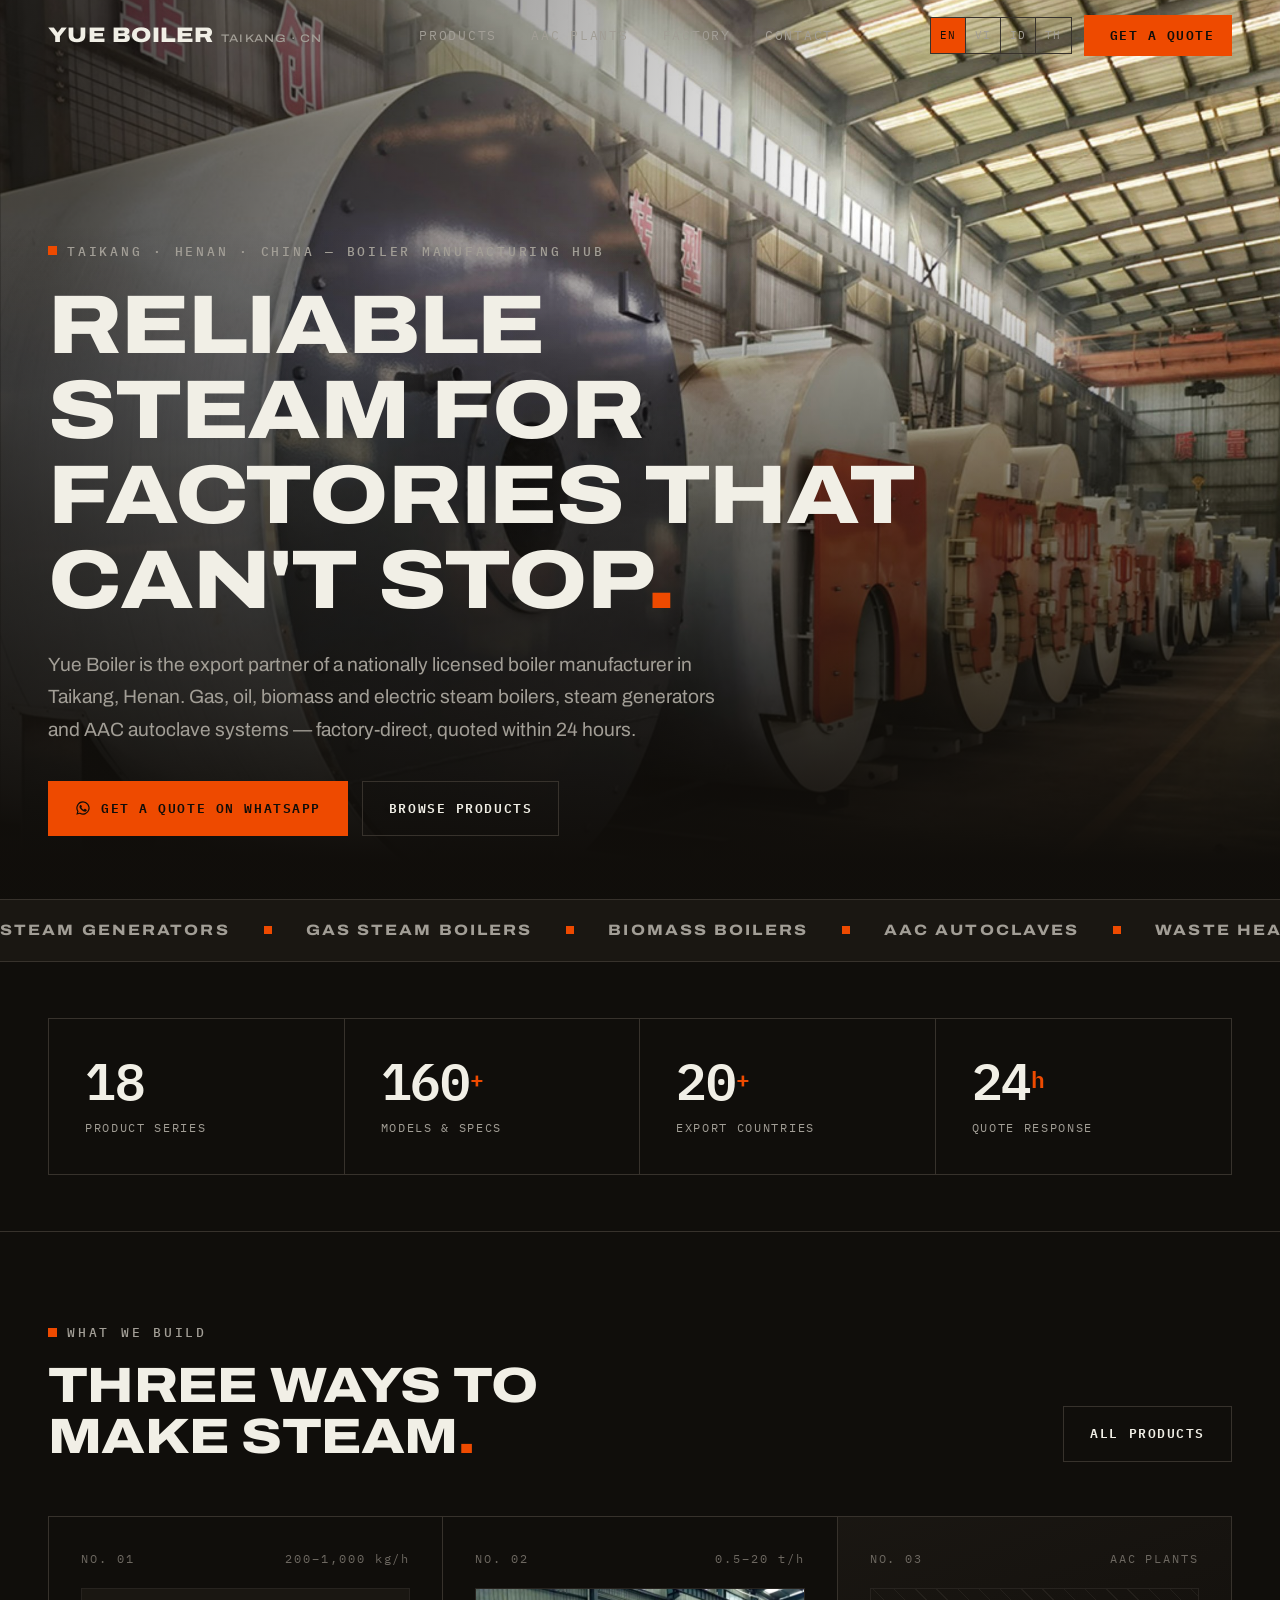
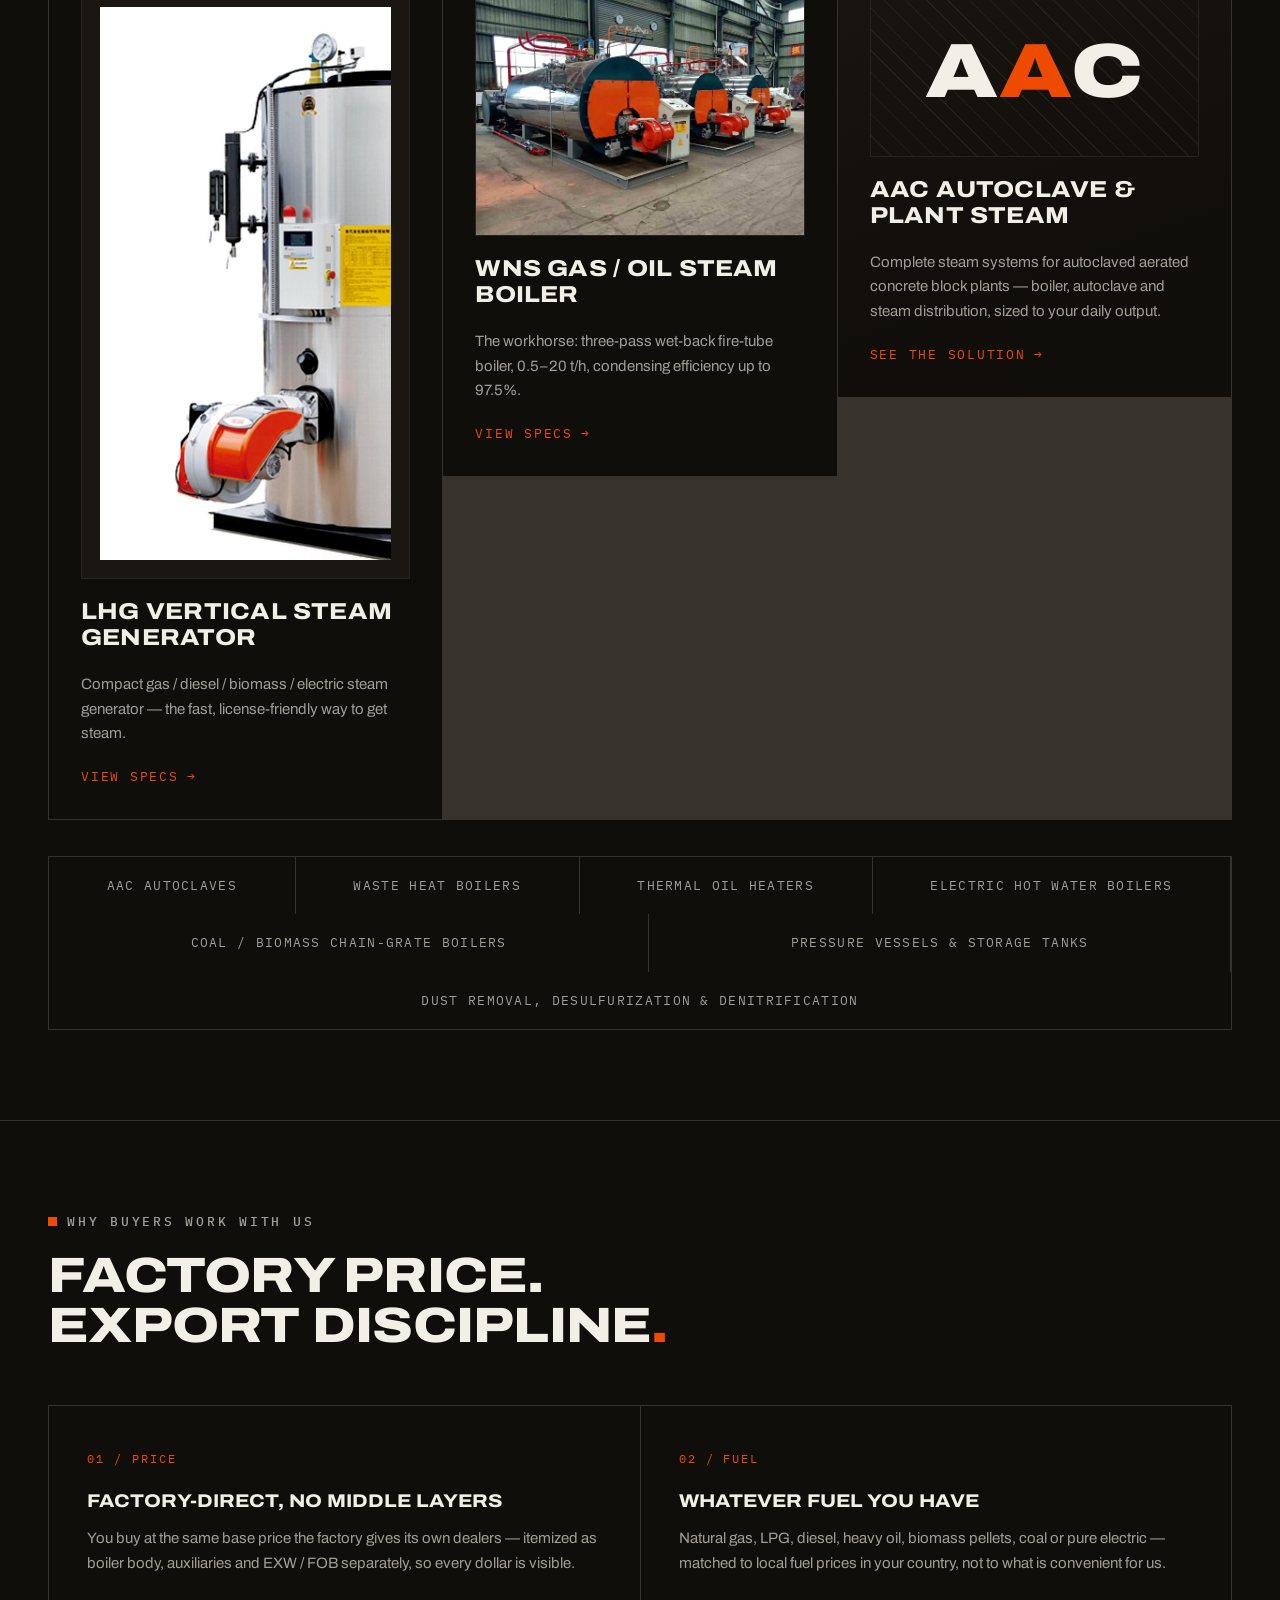
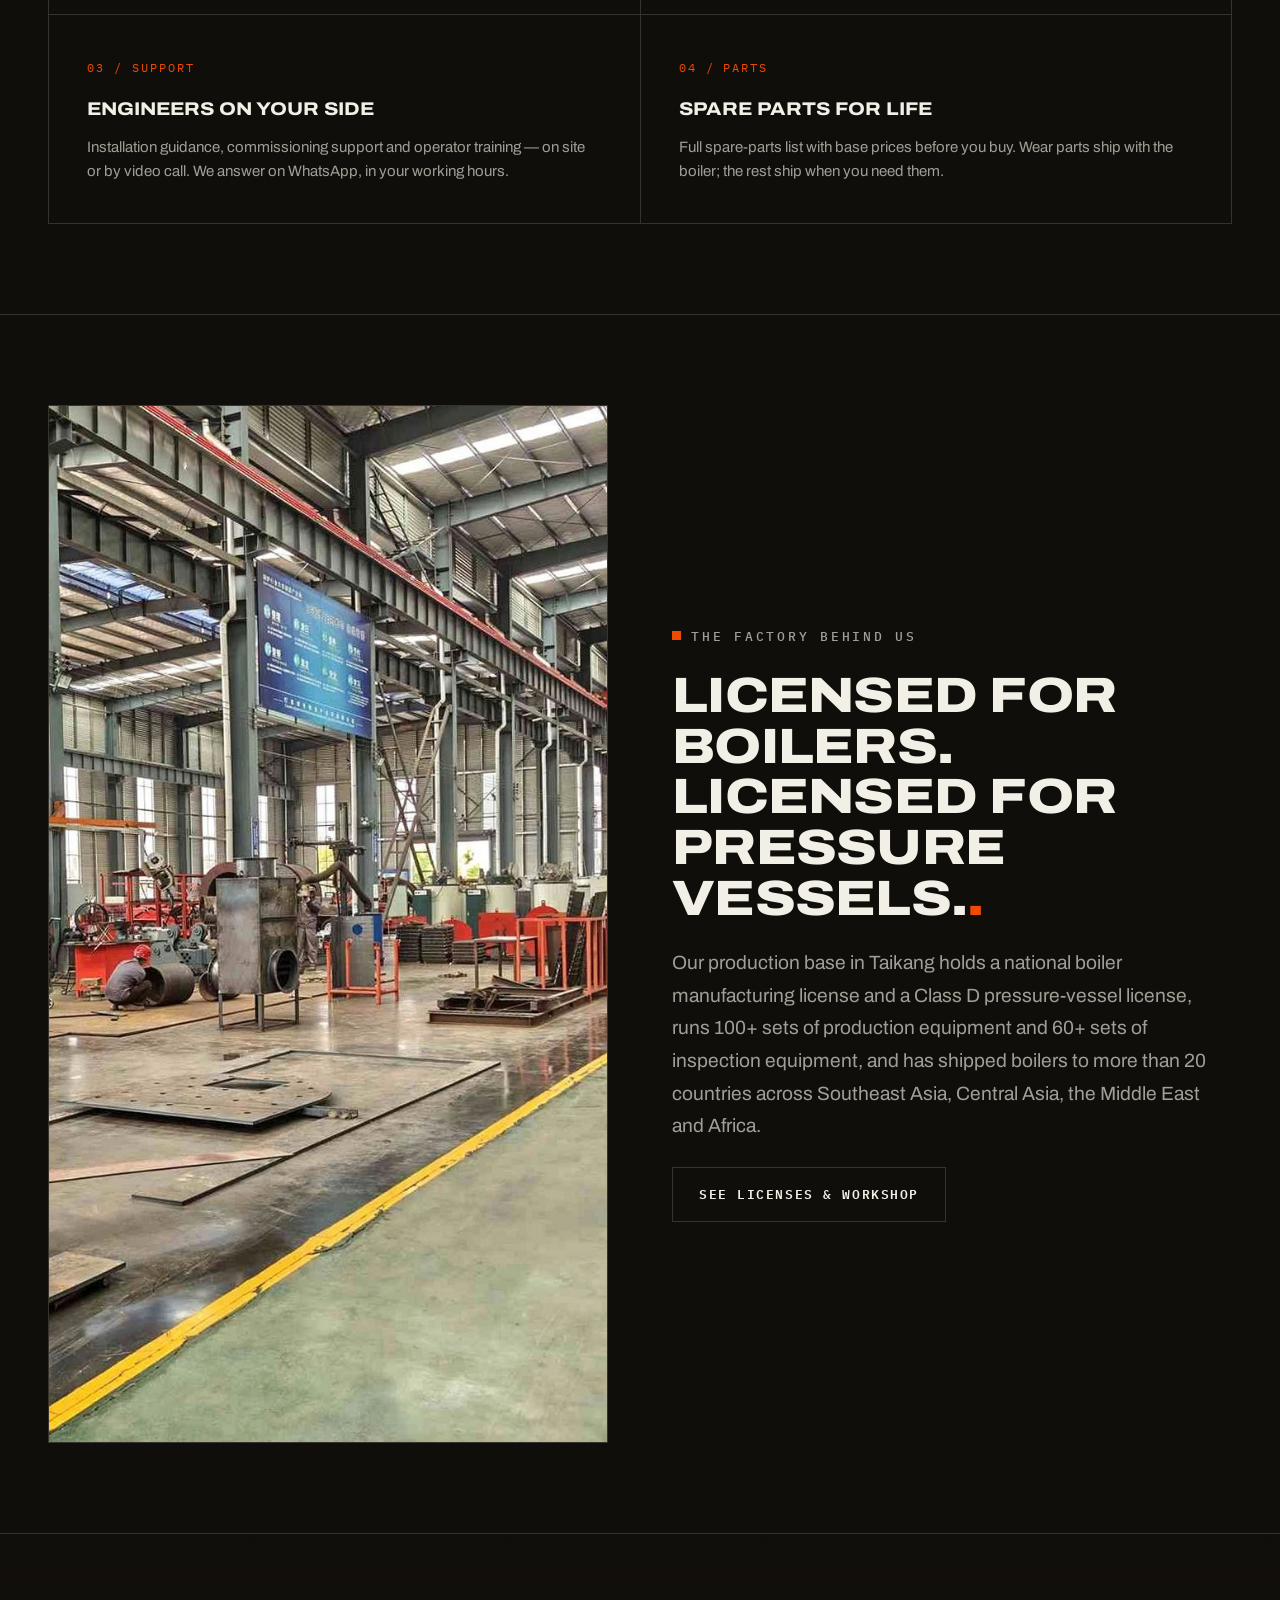
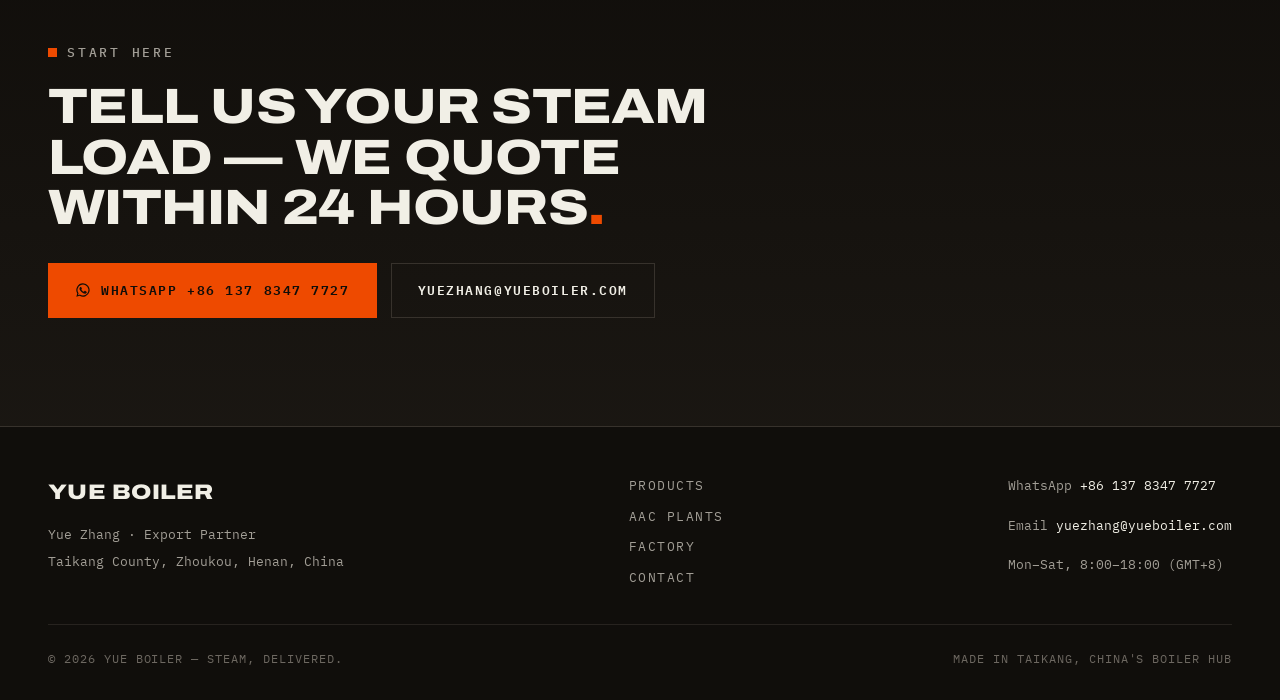
==== commit f70534be: "手机端封面：新增竖版 hero-mobile.jpg，首页按屏宽自动切换" ====
--- a/index.html
+++ b/index.html
@@ -24,7 +24,7 @@
         .lang-switch a:not(.on) { display: none; }
         .lang-switch a.on { padding: 7px 11px; font-size: 10px; letter-spacing: .08em; }
         .hero-content { padding-bottom: 30px; }
-        .hero-content .kicker { font-size: 9px; letter-spacing: .18em; margin-bottom: 8px; }
+        .hero-content .kicker { font-size: 8px; letter-spacing: .12em; margin-bottom: 8px; white-space: nowrap; }
         .hero-content h1.display {
           font-size: 33px !important;
           line-height: 1.0 !important;
